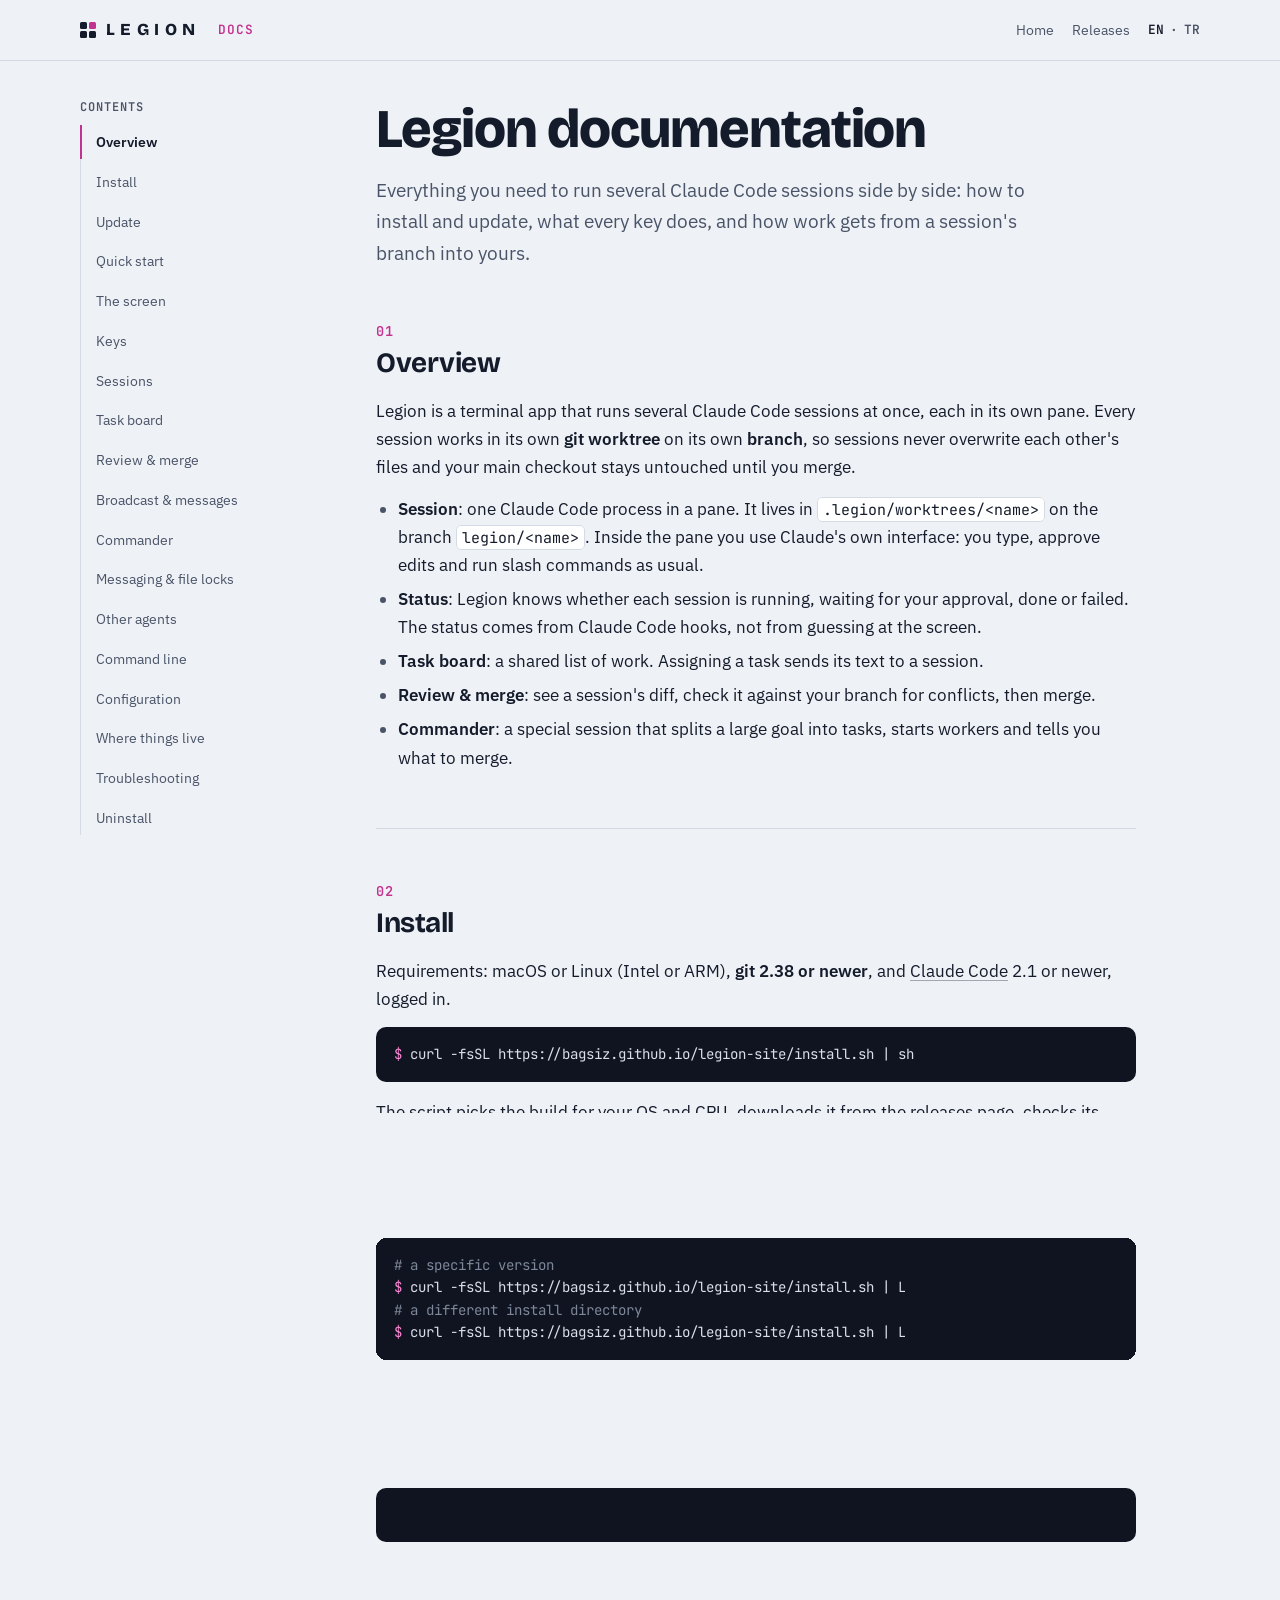
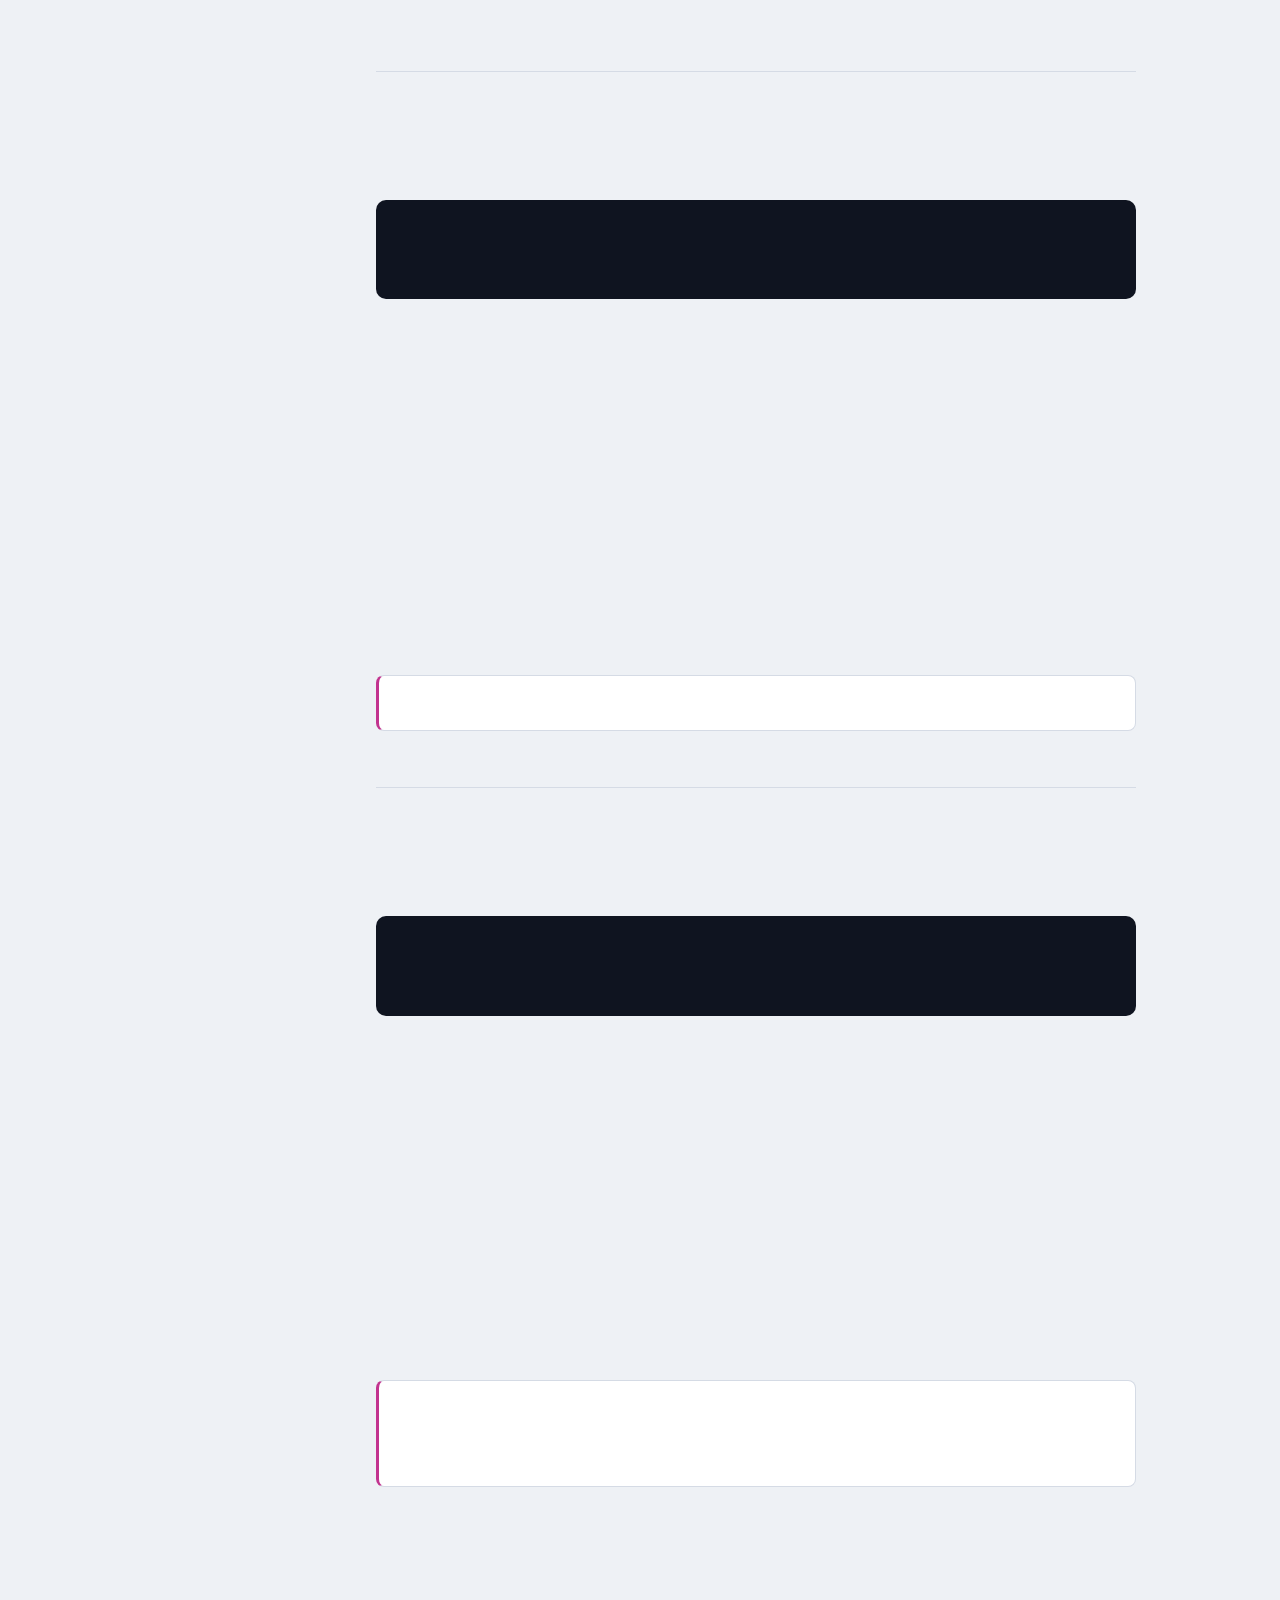
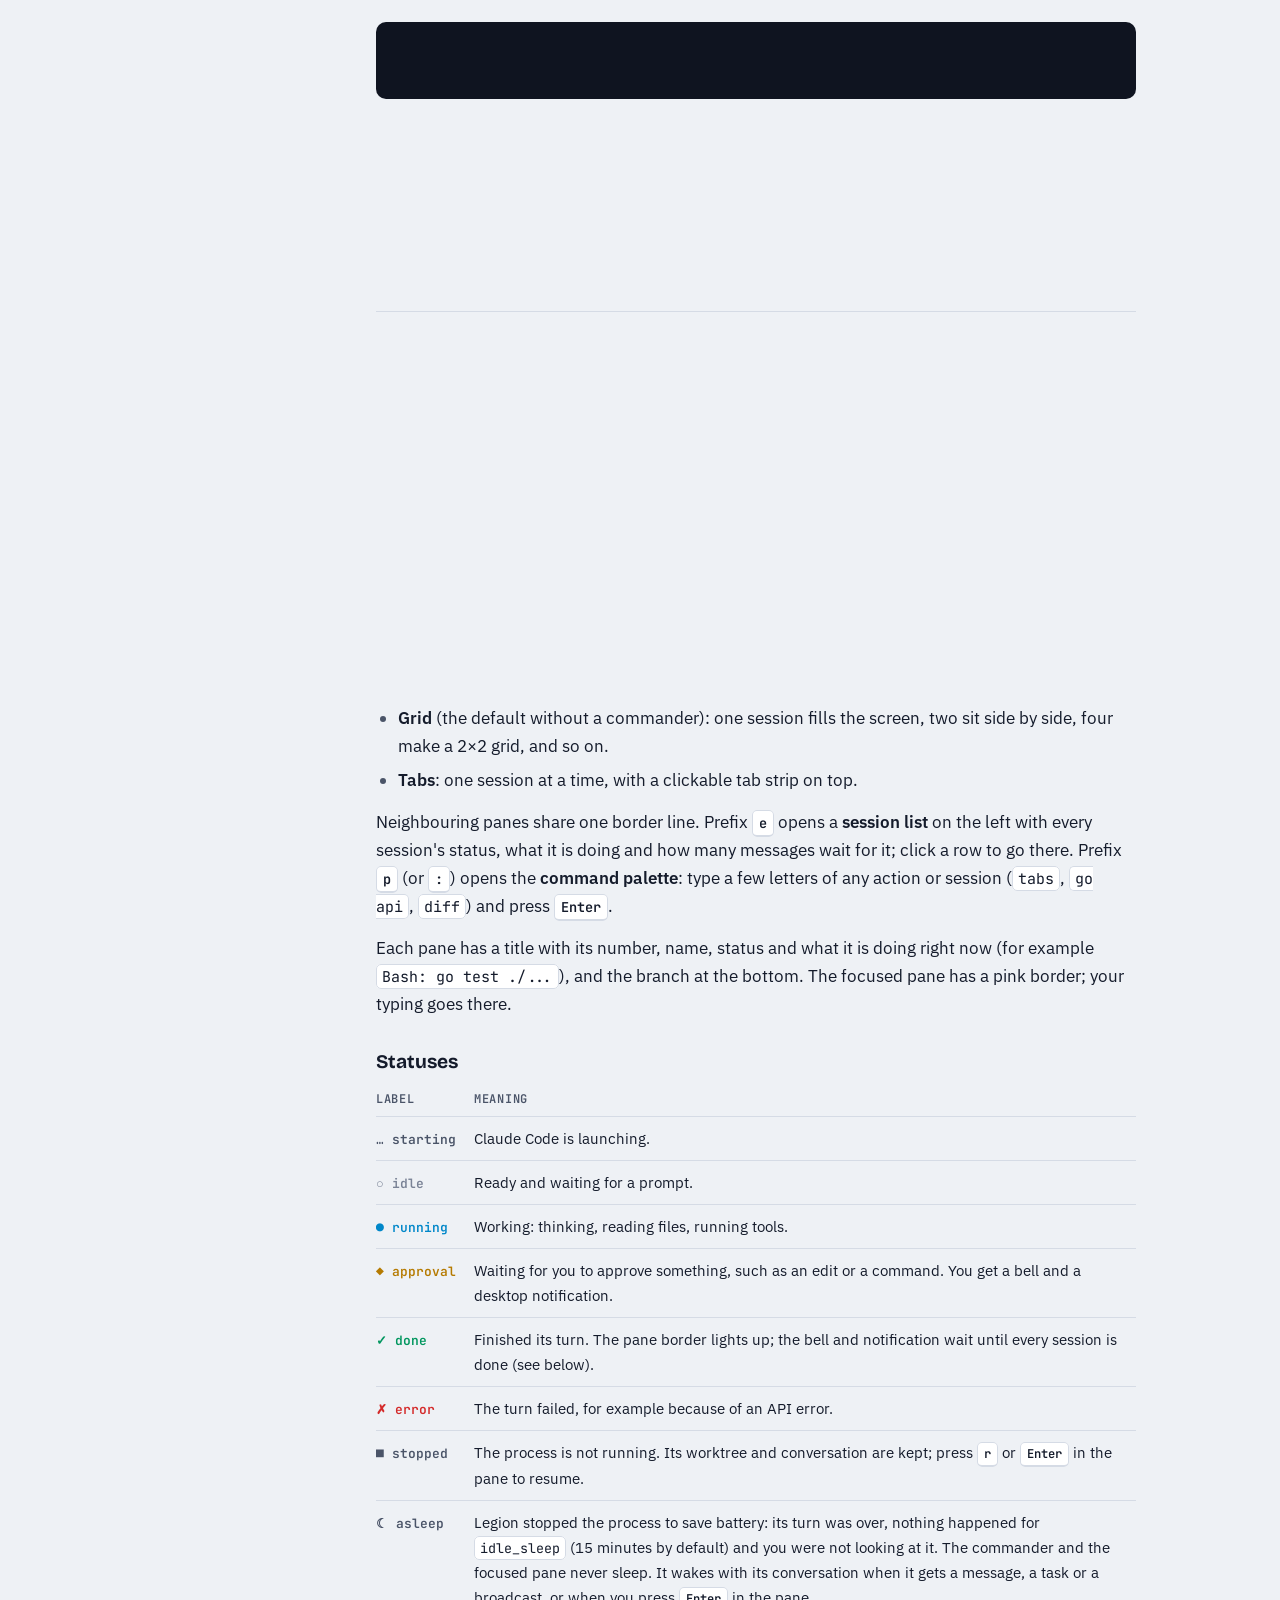
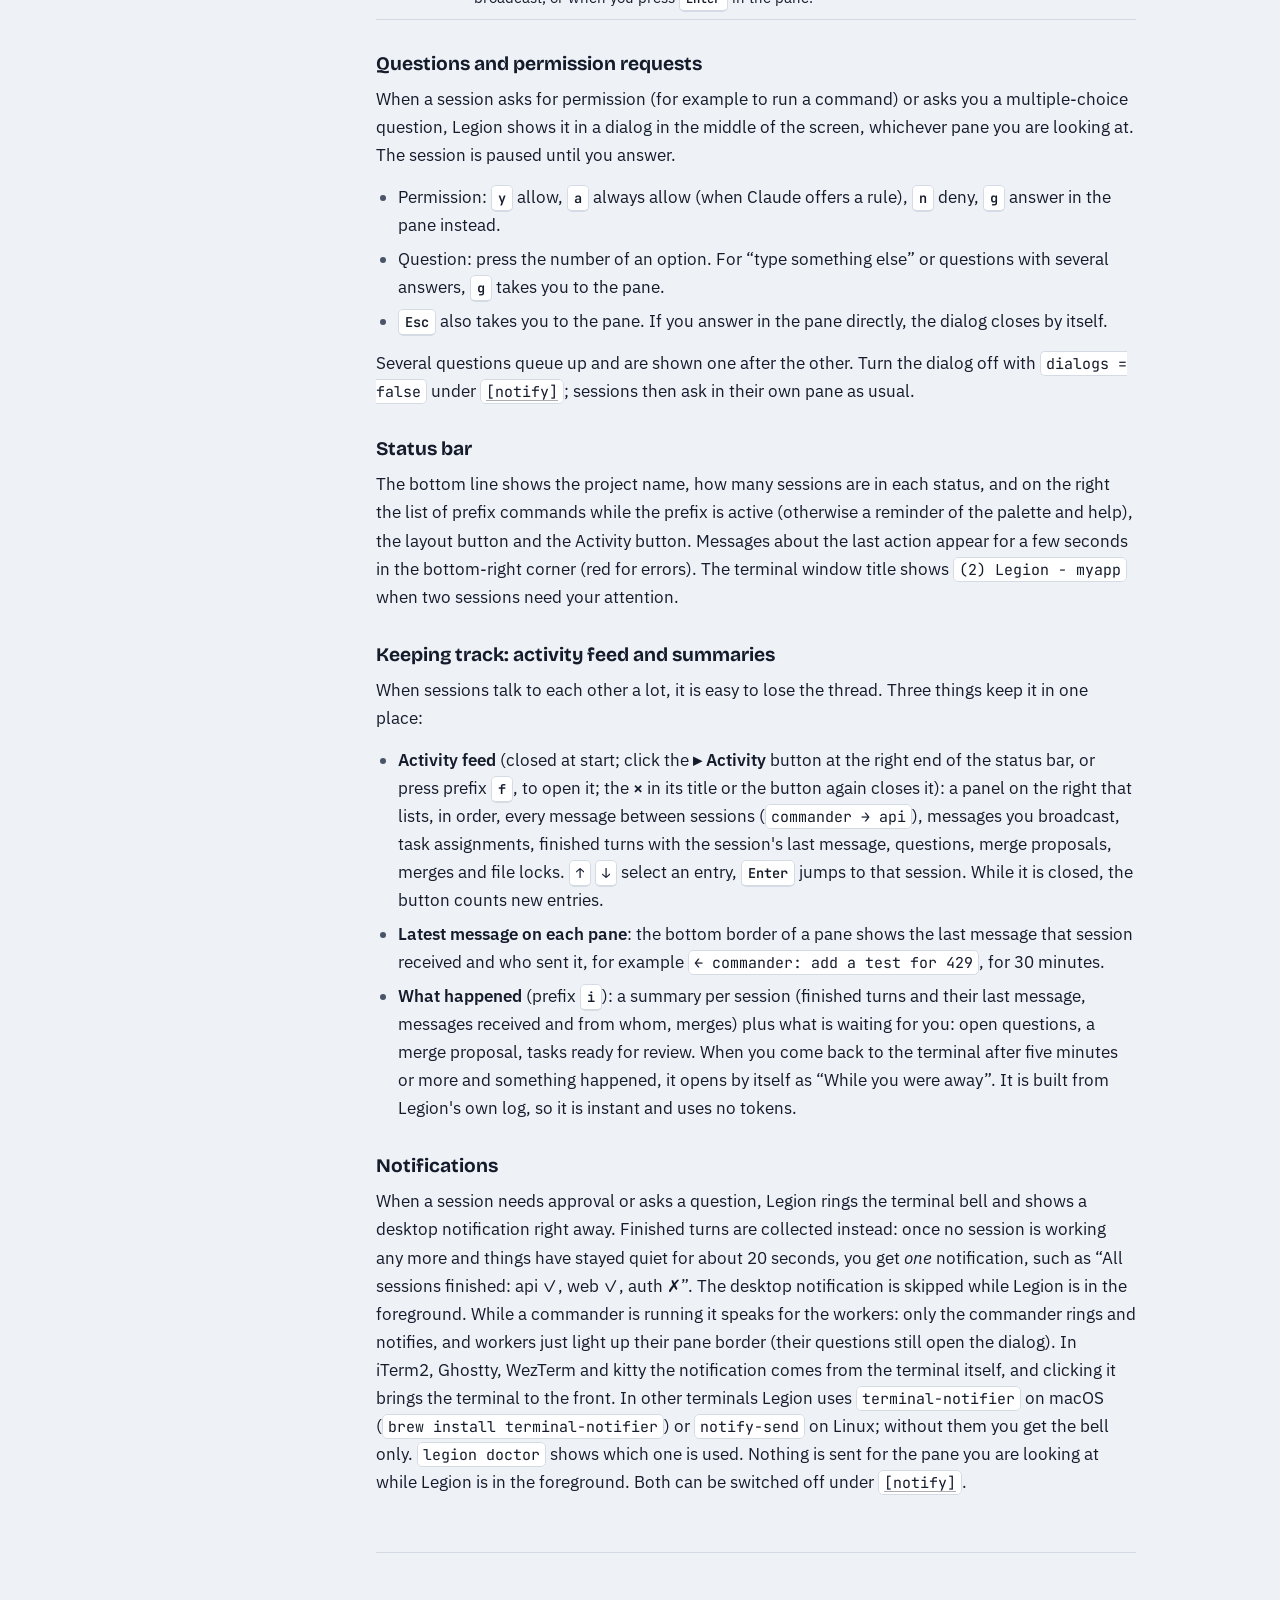
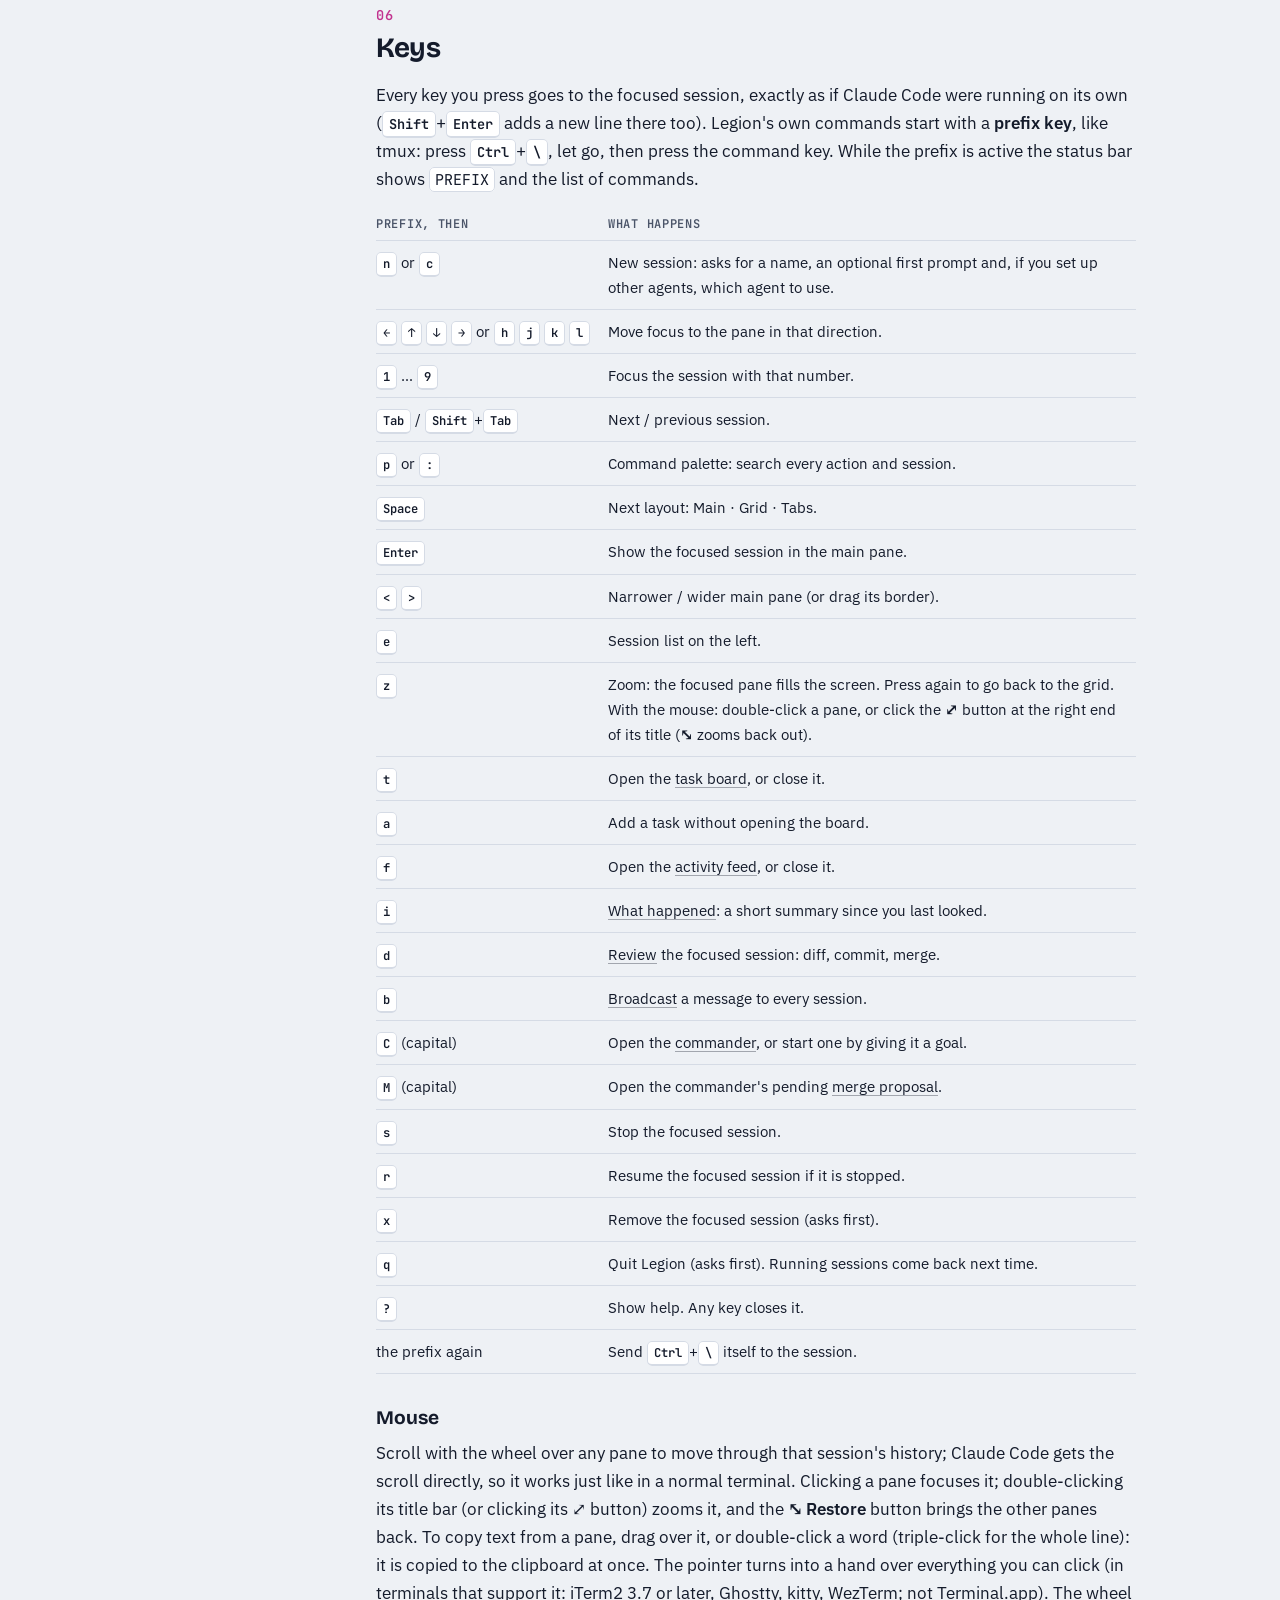
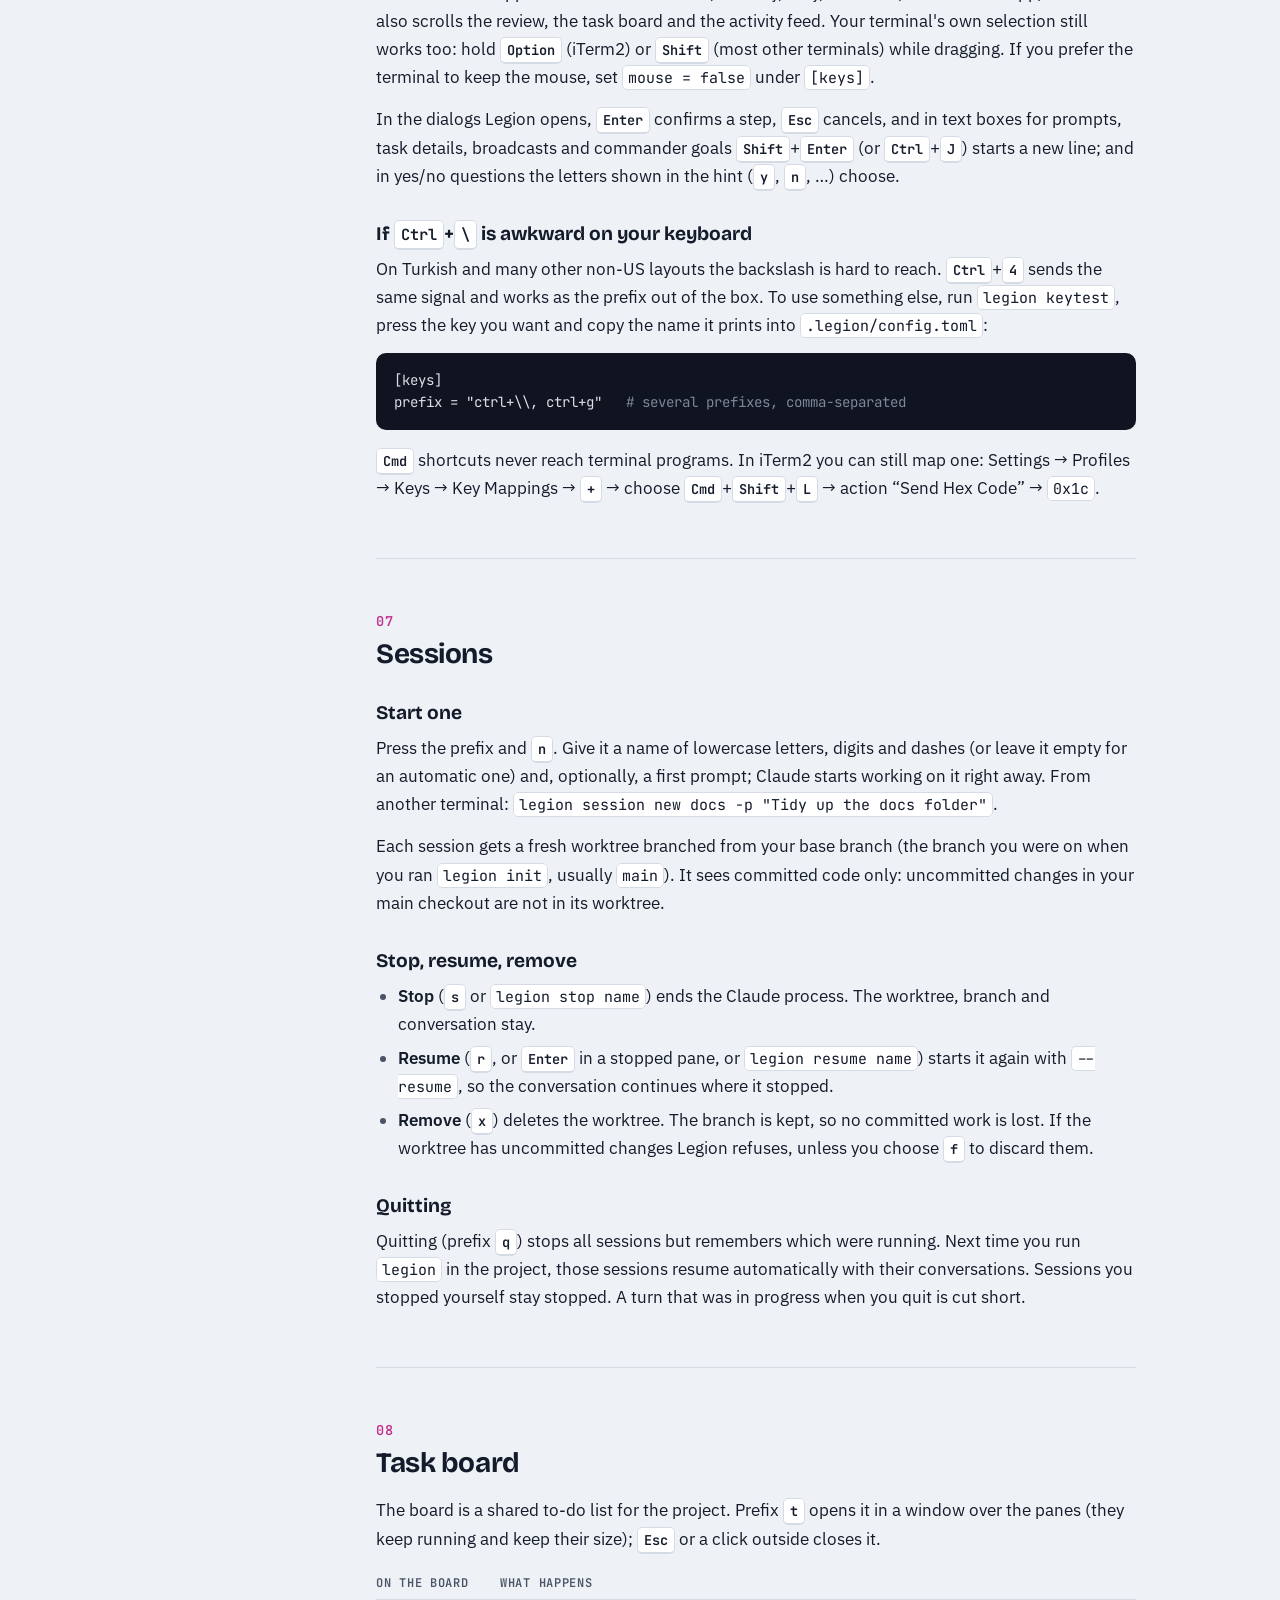
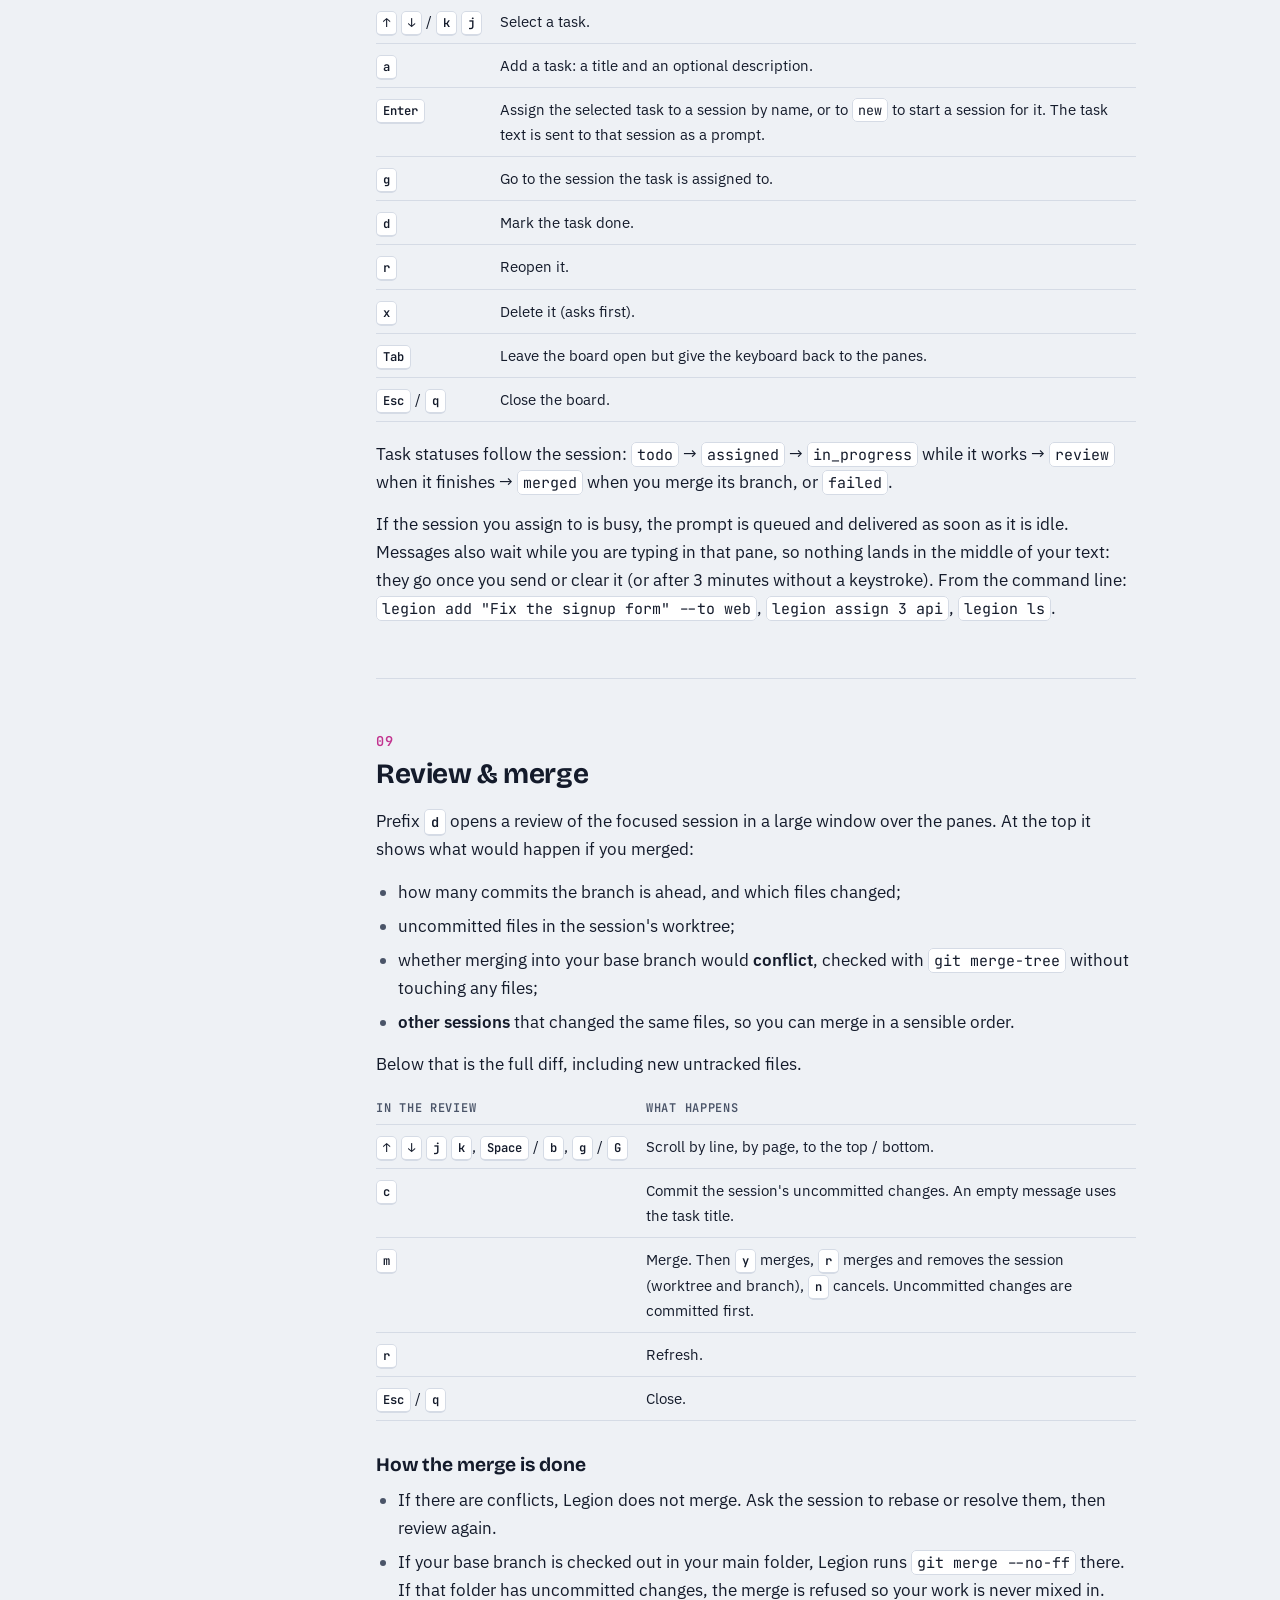
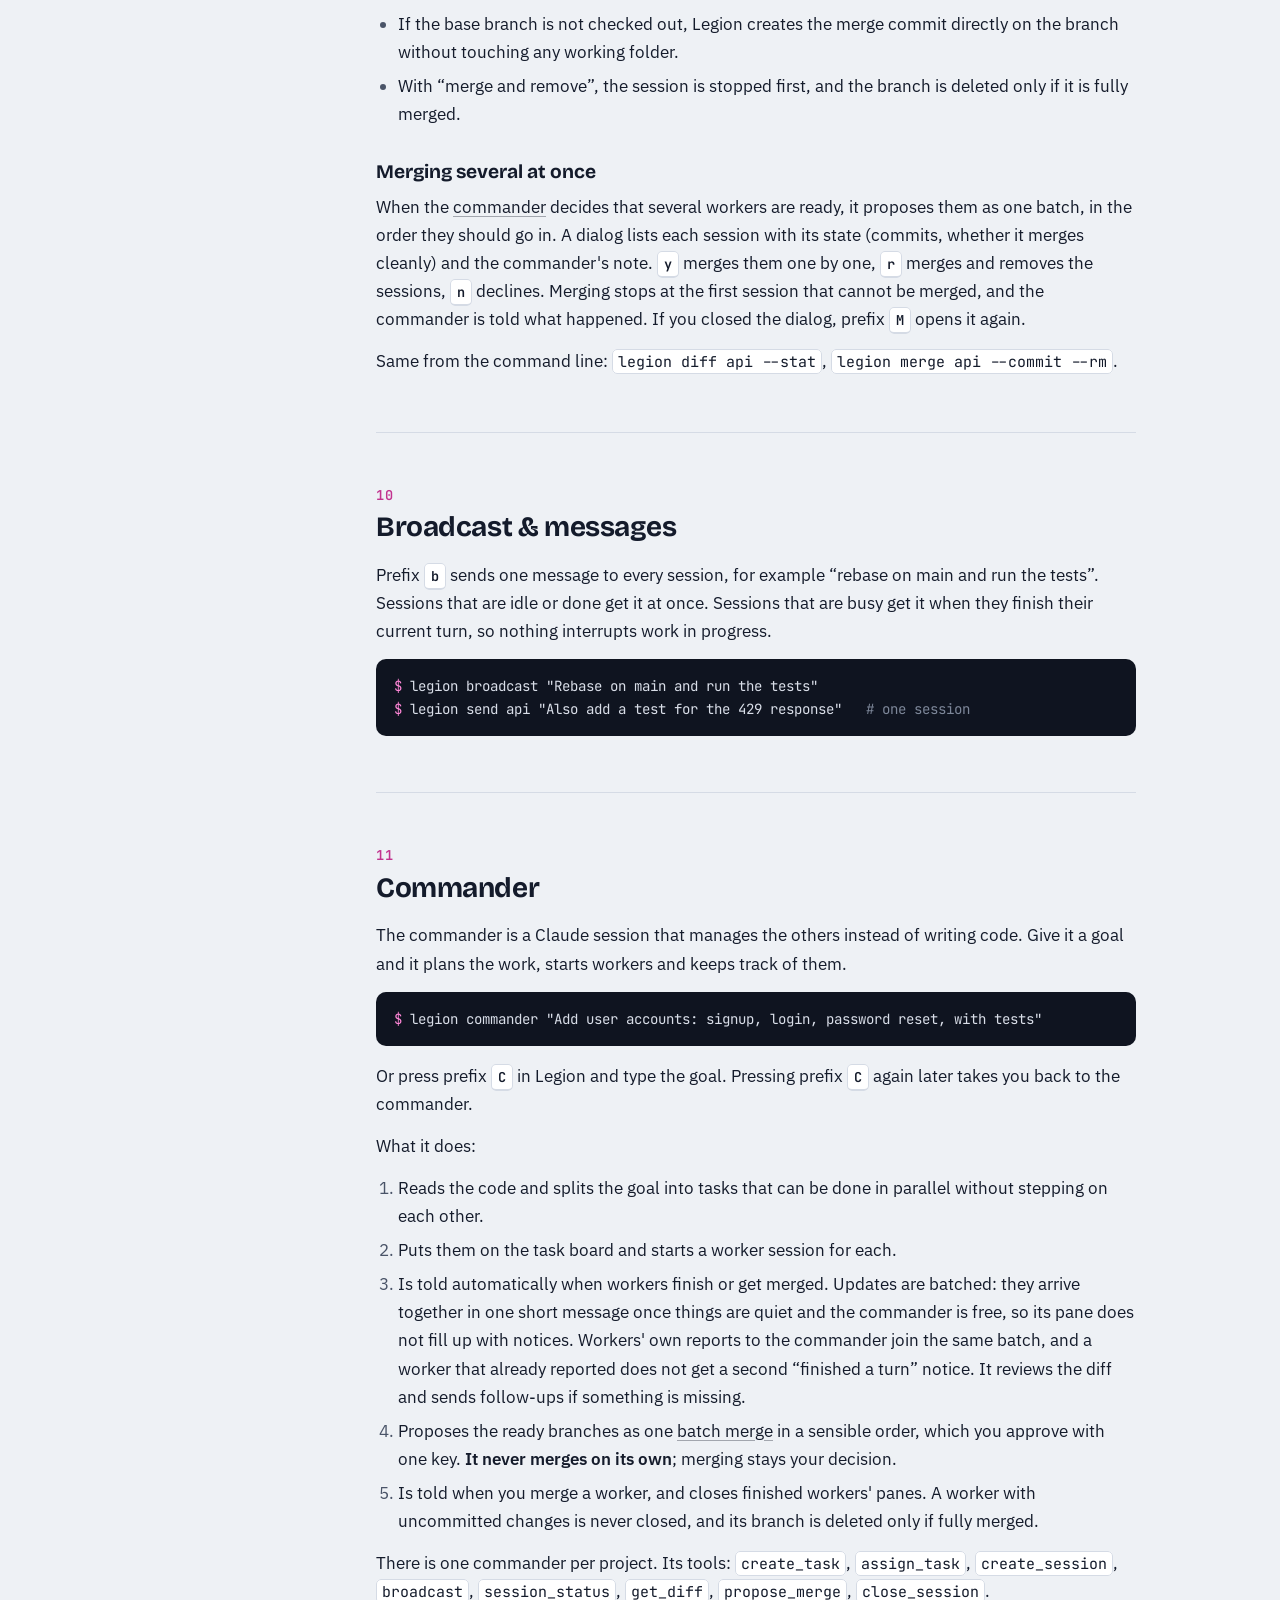
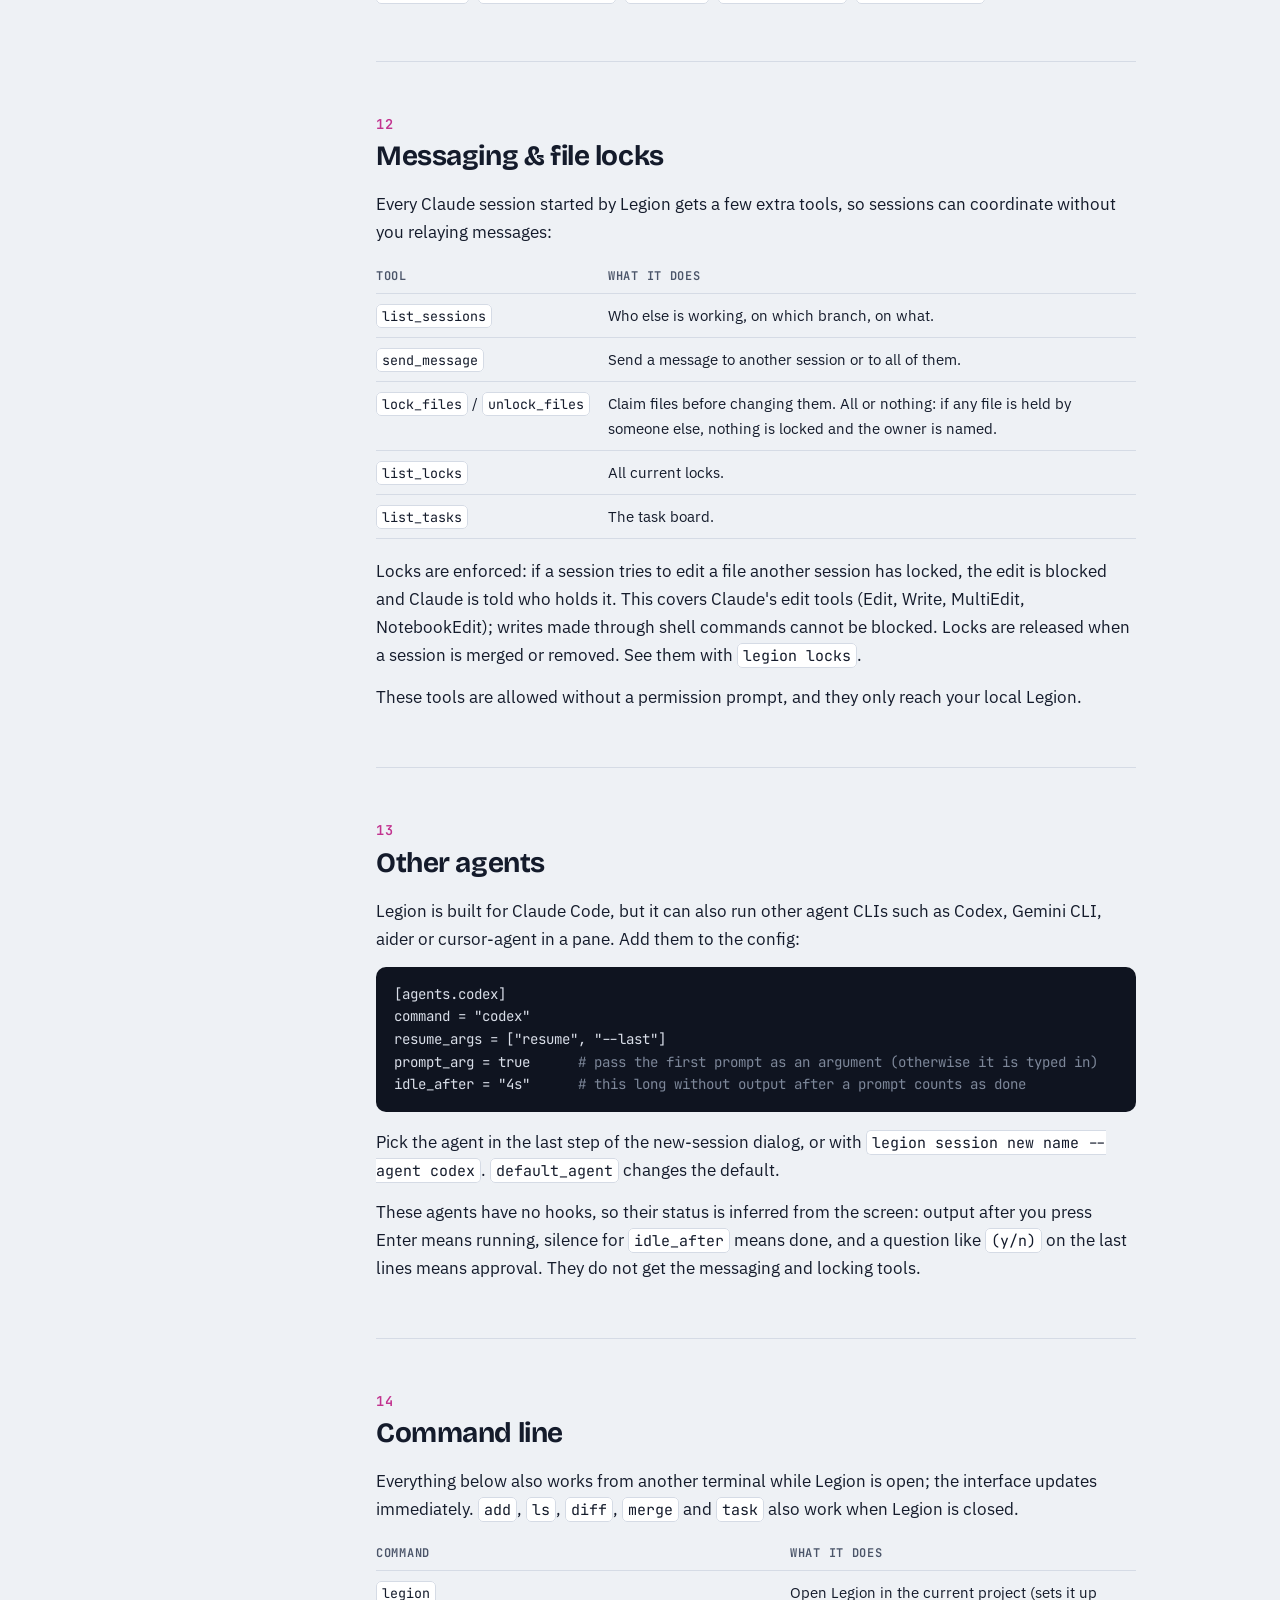
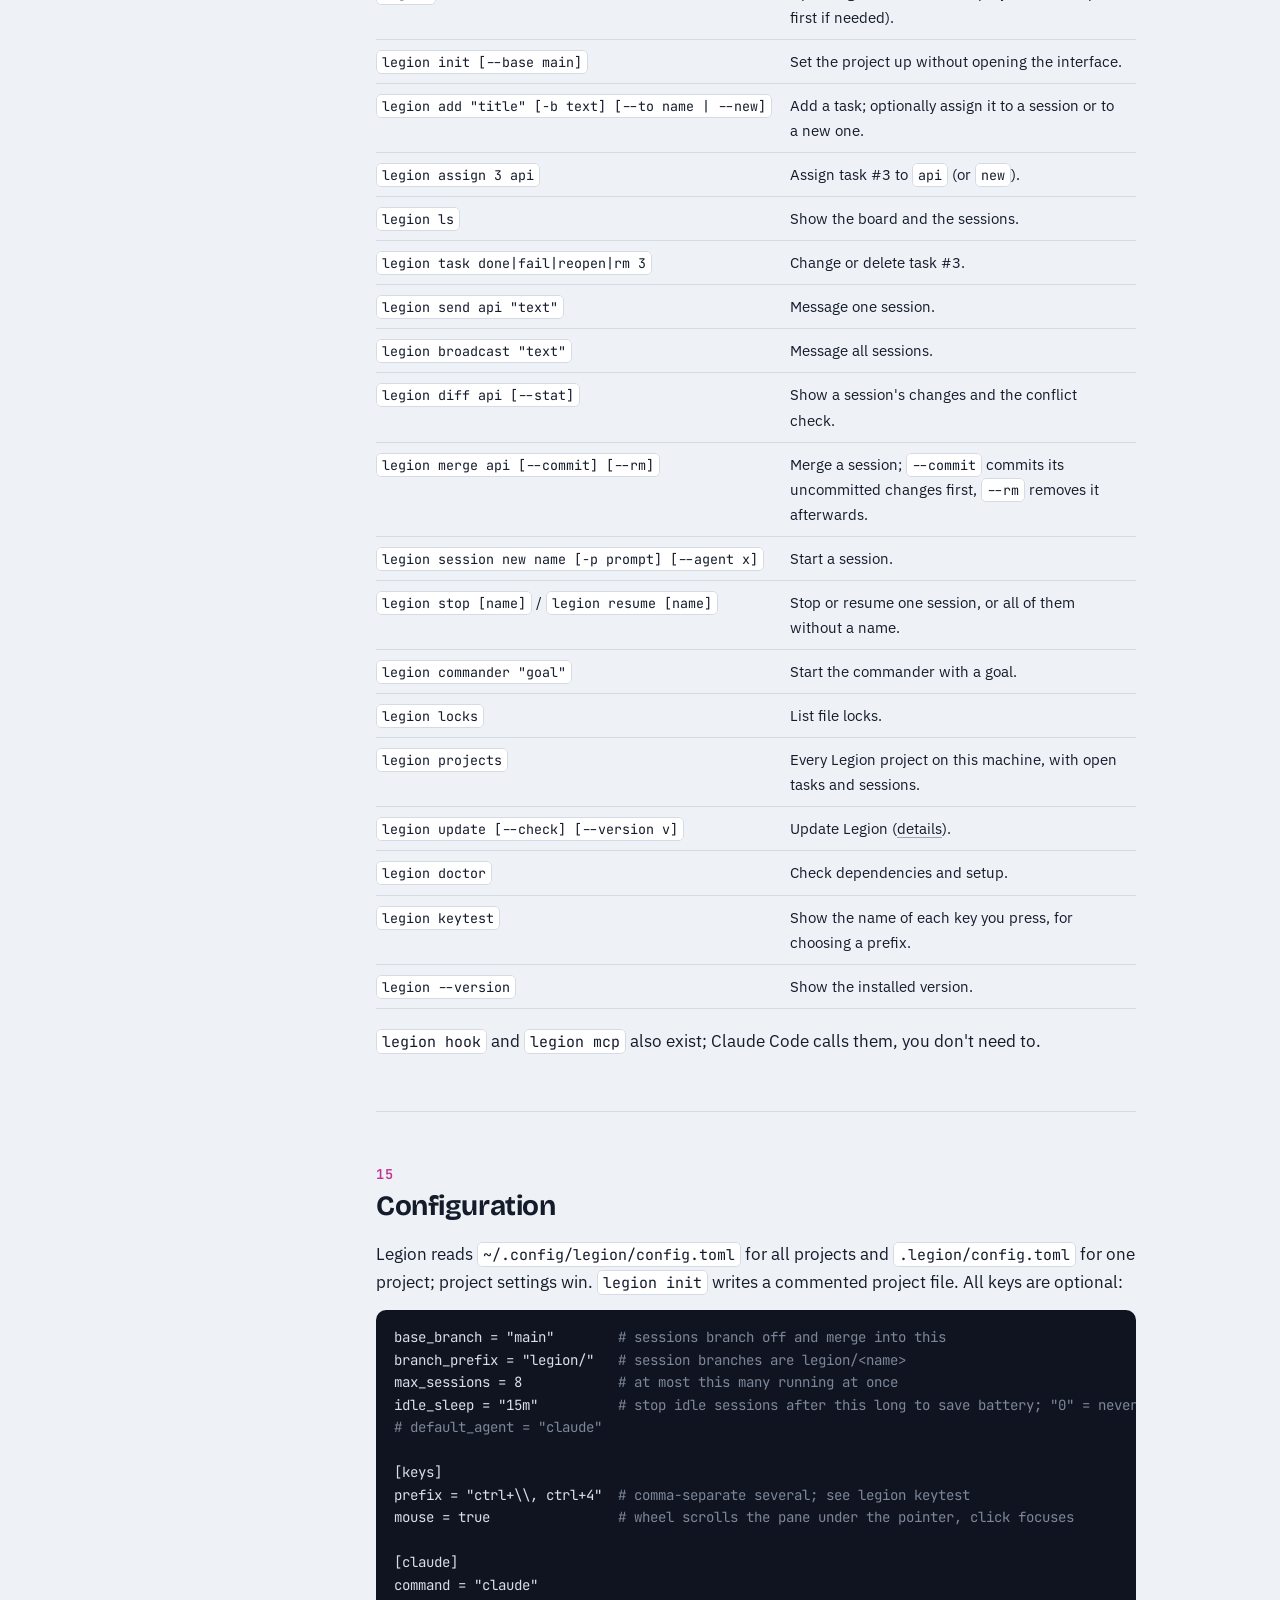
==== docs/index.html @ 2940ddd5 "Update site from Legion v0.1.32" ====
<!doctype html>
<html lang="en">
<head>
<meta charset="utf-8">
<meta name="viewport" content="width=device-width, initial-scale=1, viewport-fit=cover">
<link rel="canonical" href="https://bagsiz.github.io/legion-site/docs/">
<link rel="icon" href="https://bagsiz.github.io/legion-site/assets/favicon.svg" type="image/svg+xml">
<link rel="icon" href="https://bagsiz.github.io/legion-site/assets/favicon-32.png" sizes="32x32" type="image/png">
<link rel="apple-touch-icon" href="https://bagsiz.github.io/legion-site/assets/apple-touch-icon.png">
<link rel="manifest" href="https://bagsiz.github.io/legion-site/site.webmanifest">
<meta name="theme-color" content="#eef1f5">
<meta property="og:type" content="website">
<meta property="og:site_name" content="Legion">
<meta property="og:title" content="Legion Docs">
<meta property="og:description" content="Legion documentation: install and update, every key and command, the task board, review and merge, the commander, configuration and troubleshooting.">
<meta property="og:url" content="https://bagsiz.github.io/legion-site/docs/">
<meta property="og:locale" content="en_US">
<meta property="og:image" content="https://bagsiz.github.io/legion-site/assets/og-en.png">
<meta property="og:image:width" content="1200">
<meta property="og:image:height" content="630">
<meta name="twitter:card" content="summary_large_image">
<meta name="twitter:title" content="Legion Docs">
<meta name="twitter:description" content="Legion documentation: install and update, every key and command, the task board, review and merge, the commander, configuration and troubleshooting.">
<meta name="twitter:image" content="https://bagsiz.github.io/legion-site/assets/og-en.png">
<link rel="alternate" hreflang="en" href="https://bagsiz.github.io/legion-site/docs/">
<link rel="alternate" hreflang="tr" href="https://bagsiz.github.io/legion-site/tr/docs/">
<link rel="alternate" hreflang="x-default" href="https://bagsiz.github.io/legion-site/docs/">
<style>:root{padding-top:env(safe-area-inset-top,0px);padding-bottom:env(safe-area-inset-bottom,0px)}body{margin:0}img{max-width:100%}[hidden]{display:none!important}</style>
</head>
<body>
<title>Legion Docs</title>
<meta name="description" content="Legion documentation: install and update, every key and command, the task board, review and merge, the commander, configuration and troubleshooting.">
<link rel="preconnect" href="https://fonts.googleapis.com">
<link rel="preconnect" href="https://fonts.gstatic.com" crossorigin>
<link rel="stylesheet" href="https://fonts.googleapis.com/css2?family=Bricolage+Grotesque:opsz,wght@12..96,700;12..96,800&family=IBM+Plex+Sans:wght@400;500;600&family=JetBrains+Mono:wght@400;600&display=swap">
<link rel="stylesheet" href="../assets/docs.css">

<header class="top">
  <div class="wrap">
    <a class="wordmark" href="../" aria-label="Legion home"><span class="glyph" aria-hidden="true"><i></i><i></i><i></i><i></i></span>LEGION</a>
    <span class="tag">Docs</span>
    <span class="spacer"></span>
    <nav aria-label="Site">
      <a class="home" href="../">Home</a>
      <a href="https://github.com/bagsiz/legion-site/releases">Releases</a>
      <span class="lang"><a aria-current="page">EN</a><span aria-hidden="true">·</span><a href="../tr/docs/" hreflang="tr" lang="tr">TR</a></span>
    </nav>
  </div>
</header>

<div class="wrap layout">
  <aside class="toc" aria-label="Contents">
    <p>Contents</p>
    <ol>
      <li><a href="#overview">Overview</a></li>
      <li><a href="#install">Install</a></li>
      <li><a href="#update">Update</a></li>
      <li><a href="#quick-start">Quick start</a></li>
      <li><a href="#screen">The screen</a></li>
      <li><a href="#keys">Keys</a></li>
      <li><a href="#sessions">Sessions</a></li>
      <li><a href="#tasks">Task board</a></li>
      <li><a href="#review">Review &amp; merge</a></li>
      <li><a href="#broadcast">Broadcast &amp; messages</a></li>
      <li><a href="#commander">Commander</a></li>
      <li><a href="#collaboration">Messaging &amp; file locks</a></li>
      <li><a href="#agents">Other agents</a></li>
      <li><a href="#cli">Command line</a></li>
      <li><a href="#config">Configuration</a></li>
      <li><a href="#files">Where things live</a></li>
      <li><a href="#troubleshooting">Troubleshooting</a></li>
      <li><a href="#uninstall">Uninstall</a></li>
    </ol>
  </aside>

  <main>
    <div class="intro">
      <h1>Legion documentation</h1>
      <p>Everything you need to run several Claude Code sessions side by side: how to install and update, what every key does, and how work gets from a session's branch into yours.</p>
    </div>

    <section id="overview">
      <h2><span class="n">01</span>Overview</h2>
      <p>Legion is a terminal app that runs several Claude Code sessions at once, each in its own pane. Every session works in its own <strong>git worktree</strong> on its own <strong>branch</strong>, so sessions never overwrite each other's files and your main checkout stays untouched until you merge.</p>
      <ul>
        <li><strong>Session</strong>: one Claude Code process in a pane. It lives in <code>.legion/worktrees/&lt;name&gt;</code> on the branch <code>legion/&lt;name&gt;</code>. Inside the pane you use Claude's own interface: you type, approve edits and run slash commands as usual.</li>
        <li><strong>Status</strong>: Legion knows whether each session is running, waiting for your approval, done or failed. The status comes from Claude Code hooks, not from guessing at the screen.</li>
        <li><strong>Task board</strong>: a shared list of work. Assigning a task sends its text to a session.</li>
        <li><strong>Review &amp; merge</strong>: see a session's diff, check it against your branch for conflicts, then merge.</li>
        <li><strong>Commander</strong>: a special session that splits a large goal into tasks, starts workers and tells you what to merge.</li>
      </ul>
    </section>

    <section id="install">
      <h2><span class="n">02</span>Install</h2>
      <p>Requirements: macOS or Linux (Intel or ARM), <strong>git 2.38 or newer</strong>, and <a href="https://docs.claude.com/claude-code">Claude Code</a> 2.1 or newer, logged in.</p>
      <pre><code><span class="p">$ </span>curl -fsSL https://bagsiz.github.io/legion-site/install.sh | sh</code></pre>
      <p>The script picks the build for your OS and CPU, downloads it from the <a href="https://github.com/bagsiz/legion-site/releases">releases page</a>, checks its SHA-256 checksum and installs the <code>legion</code> binary to <code>~/.local/bin</code>. Nothing else on your system is changed.</p>
      <p>Two optional settings:</p>
      <pre><code><span class="c"># a specific version</span>
<span class="p">$ </span>curl -fsSL https://bagsiz.github.io/legion-site/install.sh | LEGION_VERSION=v0.1.9 sh
<span class="c"># a different install directory</span>
<span class="p">$ </span>curl -fsSL https://bagsiz.github.io/legion-site/install.sh | LEGION_BIN_DIR=/usr/local/bin sh</code></pre>
      <p>If the script says the directory is not on your <code>PATH</code>, add it to your shell profile (for zsh: <code>echo 'export PATH="$HOME/.local/bin:$PATH"' &gt;&gt; ~/.zshrc</code>) and open a new terminal.</p>
      <p>Then check everything:</p>
      <pre><code><span class="p">$ </span>legion doctor</code></pre>
      <p><code>doctor</code> checks git, Claude Code, your prefix key, notifications, whether a newer Legion is out, and, inside a project, whether Claude Code trusts the folder.</p>
    </section>

    <section id="update">
      <h2><span class="n">03</span>Update</h2>
      <pre><code><span class="p">$ </span>legion update            <span class="c"># install the latest release</span>
<span class="p">$ </span>legion update --check    <span class="c"># only tell me if there is one</span>
<span class="p">$ </span>legion update --version v0.1.8   <span class="c"># install a specific release (also to go back)</span></code></pre>
      <p><code>legion update</code> downloads the release for your machine, verifies its checksum and replaces the binary you ran. If the checksum does not match, nothing is changed. A Legion window that is already open keeps running the old version until you quit and start it again; sessions pick up where they left off.</p>
      <h3>How you find out about new versions</h3>
      <p>Every time Legion starts, it checks GitHub in the background for a newer release. If there is one, a window asks what to do: <kbd>y</kbd> updates now (Legion downloads the release, checks its checksum, restarts in place and every session continues where it left off), <kbd>n</kbd> leaves it for later (the status bar keeps showing <code>v0.x.y available: legion update</code>), <kbd>s</kbd> skips that version until a newer one comes out. <code>legion doctor</code> mentions new releases too. The check sends nothing about you or your projects. To turn it off, set <code>LEGION_NO_UPDATE_CHECK=1</code> in your shell profile.</p>
      <div class="note"><p>Running the install command again also updates Legion; <code>legion update</code> is just quicker.</p></div>
    </section>

    <section id="quick-start">
      <h2><span class="n">04</span>Quick start</h2>
      <pre><code><span class="p">$ </span>cd ~/code/myapp
<span class="p">$ </span>claude        <span class="c"># once per project: answer "Yes, I trust this folder", then quit</span>
<span class="p">$ </span>legion        <span class="c"># sets the project up if needed and opens Legion</span></code></pre>
      <p>The first time you run <code>legion</code> in a folder it prepares it:</p>
      <ul>
        <li>If the folder is not a git repository, it runs <code>git init</code>.</li>
        <li>If the repository has no commits yet, it commits the files that are there (respecting <code>.gitignore</code>) as <em>Initial commit</em>, so sessions start from your code.</li>
        <li>It creates <code>.legion/</code> for its state and hides it from git via <code>.git/info/exclude</code>. Your <code>.gitignore</code> is not changed.</li>
      </ul>
      <p>Legion never does this in your home directory or in <code>/</code>. <code>legion init</code> does the same setup without opening the interface.</p>
      <p>Now press <kbd>Ctrl</kbd>+<kbd>\</kbd> and then <kbd>n</kbd>, give the session a name and a first prompt, and it starts in its own pane. Start a second one the same way and the screen splits.</p>
      <div class="note"><p><b>Why trust the folder first?</b> Claude Code asks whether you trust a folder the first time it runs there. It remembers the answer for the main repository, and all of Legion's worktrees inherit it. If you skip this step, every new session asks again. <code>legion doctor</code> tells you if the folder is not trusted yet.</p></div>
      <h3 id="profile">Several Claude accounts</h3>
      <p>If you start your other Claude Code account with an alias or a script, for example <code>alias claude-personal='CLAUDE_CONFIG_DIR=~/.claude-personal claude'</code>, give Legion that name:</p>
      <pre><code>legion --claude claude-personal   <span class="c"># an alias in your shell, or a command on PATH</span>
legion                            <span class="c"># plain claude, the default account</span></code></pre>
      <p>Legion reads the alias from your shell (zsh or bash) and starts new sessions with its variables and command. The status bar shows it (<code>◆ claude-personal</code>). Each session remembers how it was started and always resumes the same way, whatever you pass next time. Aliases that chain commands (<code>&amp;&amp;</code>, <code>|</code>, <code>;</code>) are refused; put those in a small script on your PATH instead. Claude Code asks once per account whether to trust the project folder.</p>
    </section>

    <section id="screen">
      <h2><span class="n">05</span>The screen</h2>
      <h3 id="layouts">Layouts</h3>
      <p>Legion has three layouts. Switch with prefix <kbd>Space</kbd> or by clicking the <strong>▦</strong> button in the status bar; your choice is remembered per project (<code>.legion/ui.json</code>).</p>
      <ul>
        <li><strong>Main</strong> (the default when a commander runs): the commander fills a big pane on the left, the other sessions are stacked on the right. Sessions that do not fit the stack fold into one-line rows below it; click one (or focus it) to bring it into the stack. Prefix <kbd>Enter</kbd> puts the focused session in the main pane. Drag the border between the main pane and the stack, or press prefix <kbd>&lt;</kbd> / <kbd>&gt;</kbd>, to make the main pane narrower or wider.</li>
        <li><strong>Grid</strong> (the default without a commander): one session fills the screen, two sit side by side, four make a 2×2 grid, and so on.</li>
        <li><strong>Tabs</strong>: one session at a time, with a clickable tab strip on top.</li>
      </ul>
      <p>Neighbouring panes share one border line. Prefix <kbd>e</kbd> opens a <strong>session list</strong> on the left with every session's status, what it is doing and how many messages wait for it; click a row to go there. Prefix <kbd>p</kbd> (or <kbd>:</kbd>) opens the <strong>command palette</strong>: type a few letters of any action or session (<code>tabs</code>, <code>go api</code>, <code>diff</code>) and press <kbd>Enter</kbd>.</p>
      <p>Each pane has a title with its number, name, status and what it is doing right now (for example <code>Bash: go test ./...</code>), and the branch at the bottom. The focused pane has a pink border; your typing goes there.</p>
      <h3>Statuses</h3>
      <div class="table-scroll"><table>
        <thead><tr><th>Label</th><th>Meaning</th></tr></thead>
        <tbody>
          <tr><td><span class="st quiet">… starting</span></td><td>Claude Code is launching.</td></tr>
          <tr><td><span class="st idle">○ idle</span></td><td>Ready and waiting for a prompt.</td></tr>
          <tr><td><span class="st run">● running</span></td><td>Working: thinking, reading files, running tools.</td></tr>
          <tr><td><span class="st appr">◆ approval</span></td><td>Waiting for you to approve something, such as an edit or a command. You get a bell and a desktop notification.</td></tr>
          <tr><td><span class="st done">✓ done</span></td><td>Finished its turn. The pane border lights up; the bell and notification wait until every session is done (see below).</td></tr>
          <tr><td><span class="st err">✗ error</span></td><td>The turn failed, for example because of an API error.</td></tr>
          <tr><td><span class="st quiet">■ stopped</span></td><td>The process is not running. Its worktree and conversation are kept; press <kbd>r</kbd> or <kbd>Enter</kbd> in the pane to resume.</td></tr>
          <tr><td><span class="st quiet">☾ asleep</span></td><td>Legion stopped the process to save battery: its turn was over, nothing happened for <code>idle_sleep</code> (15 minutes by default) and you were not looking at it. The commander and the focused pane never sleep. It wakes with its conversation when it gets a message, a task or a broadcast, or when you press <kbd>Enter</kbd> in the pane.</td></tr>
        </tbody>
      </table></div>
      <h3 id="questions">Questions and permission requests</h3>
      <p>When a session asks for permission (for example to run a command) or asks you a multiple-choice question, Legion shows it in a dialog in the middle of the screen, whichever pane you are looking at. The session is paused until you answer.</p>
      <ul>
        <li>Permission: <kbd>y</kbd> allow, <kbd>a</kbd> always allow (when Claude offers a rule), <kbd>n</kbd> deny, <kbd>g</kbd> answer in the pane instead.</li>
        <li>Question: press the number of an option. For “type something else” or questions with several answers, <kbd>g</kbd> takes you to the pane.</li>
        <li><kbd>Esc</kbd> also takes you to the pane. If you answer in the pane directly, the dialog closes by itself.</li>
      </ul>
      <p>Several questions queue up and are shown one after the other. Turn the dialog off with <code>dialogs = false</code> under <a href="#config"><code>[notify]</code></a>; sessions then ask in their own pane as usual.</p>
      <h3>Status bar</h3>
      <p>The bottom line shows the project name, how many sessions are in each status, and on the right the list of prefix commands while the prefix is active (otherwise a reminder of the palette and help), the layout button and the Activity button. Messages about the last action appear for a few seconds in the bottom-right corner (red for errors). The terminal window title shows <code>(2) Legion - myapp</code> when two sessions need your attention.</p>
      <h3 id="activity">Keeping track: activity feed and summaries</h3>
      <p>When sessions talk to each other a lot, it is easy to lose the thread. Three things keep it in one place:</p>
      <ul>
        <li><strong>Activity feed</strong> (closed at start; click the <strong>▸ Activity</strong> button at the right end of the status bar, or press prefix <kbd>f</kbd>, to open it; the <strong>×</strong> in its title or the button again closes it): a panel on the right that lists, in order, every message between sessions (<code>commander → api</code>), messages you broadcast, task assignments, finished turns with the session's last message, questions, merge proposals, merges and file locks. <kbd>↑</kbd> <kbd>↓</kbd> select an entry, <kbd>Enter</kbd> jumps to that session. While it is closed, the button counts new entries.</li>
        <li><strong>Latest message on each pane</strong>: the bottom border of a pane shows the last message that session received and who sent it, for example <code>← commander: add a test for 429</code>, for 30 minutes.</li>
        <li><strong>What happened</strong> (prefix <kbd>i</kbd>): a summary per session (finished turns and their last message, messages received and from whom, merges) plus what is waiting for you: open questions, a merge proposal, tasks ready for review. When you come back to the terminal after five minutes or more and something happened, it opens by itself as “While you were away”. It is built from Legion's own log, so it is instant and uses no tokens.</li>
      </ul>
      <h3 id="notifications">Notifications</h3>
      <p>When a session needs approval or asks a question, Legion rings the terminal bell and shows a desktop notification right away. Finished turns are collected instead: once no session is working any more and things have stayed quiet for about 20 seconds, you get <em>one</em> notification, such as “All sessions finished: api ✓, web ✓, auth ✗”. The desktop notification is skipped while Legion is in the foreground. While a commander is running it speaks for the workers: only the commander rings and notifies, and workers just light up their pane border (their questions still open the dialog). In iTerm2, Ghostty, WezTerm and kitty the notification comes from the terminal itself, and clicking it brings the terminal to the front. In other terminals Legion uses <code>terminal-notifier</code> on macOS (<code>brew install terminal-notifier</code>) or <code>notify-send</code> on Linux; without them you get the bell only. <code>legion doctor</code> shows which one is used. Nothing is sent for the pane you are looking at while Legion is in the foreground. Both can be switched off under <a href="#config"><code>[notify]</code></a>.</p>
    </section>

    <section id="keys">
      <h2><span class="n">06</span>Keys</h2>
      <p>Every key you press goes to the focused session, exactly as if Claude Code were running on its own (<kbd>Shift</kbd>+<kbd>Enter</kbd> adds a new line there too). Legion's own commands start with a <strong>prefix key</strong>, like tmux: press <kbd>Ctrl</kbd>+<kbd>\</kbd>, let go, then press the command key. While the prefix is active the status bar shows <code>PREFIX</code> and the list of commands.</p>
      <div class="table-scroll"><table>
        <thead><tr><th>Prefix, then</th><th>What happens</th></tr></thead>
        <tbody>
          <tr><td><kbd>n</kbd> or <kbd>c</kbd></td><td>New session: asks for a name, an optional first prompt and, if you set up other agents, which agent to use.</td></tr>
          <tr><td><kbd>←</kbd> <kbd>↑</kbd> <kbd>↓</kbd> <kbd>→</kbd> or <kbd>h</kbd> <kbd>j</kbd> <kbd>k</kbd> <kbd>l</kbd></td><td>Move focus to the pane in that direction.</td></tr>
          <tr><td><kbd>1</kbd> … <kbd>9</kbd></td><td>Focus the session with that number.</td></tr>
          <tr><td><kbd>Tab</kbd> / <kbd>Shift</kbd>+<kbd>Tab</kbd></td><td>Next / previous session.</td></tr>
          <tr><td><kbd>p</kbd> or <kbd>:</kbd></td><td>Command palette: search every action and session.</td></tr>
          <tr><td><kbd>Space</kbd></td><td>Next layout: Main · Grid · Tabs.</td></tr>
          <tr><td><kbd>Enter</kbd></td><td>Show the focused session in the main pane.</td></tr>
          <tr><td><kbd>&lt;</kbd> <kbd>&gt;</kbd></td><td>Narrower / wider main pane (or drag its border).</td></tr>
          <tr><td><kbd>e</kbd></td><td>Session list on the left.</td></tr>
          <tr><td><kbd>z</kbd></td><td>Zoom: the focused pane fills the screen. Press again to go back to the grid. With the mouse: double-click a pane, or click the <strong>⤢</strong> button at the right end of its title (<strong>⤡</strong> zooms back out).</td></tr>
          <tr><td><kbd>t</kbd></td><td>Open the <a href="#tasks">task board</a>, or close it.</td></tr>
          <tr><td><kbd>a</kbd></td><td>Add a task without opening the board.</td></tr>
          <tr><td><kbd>f</kbd></td><td>Open the <a href="#activity">activity feed</a>, or close it.</td></tr>
          <tr><td><kbd>i</kbd></td><td><a href="#activity">What happened</a>: a short summary since you last looked.</td></tr>
          <tr><td><kbd>d</kbd></td><td><a href="#review">Review</a> the focused session: diff, commit, merge.</td></tr>
          <tr><td><kbd>b</kbd></td><td><a href="#broadcast">Broadcast</a> a message to every session.</td></tr>
          <tr><td><kbd>C</kbd> (capital)</td><td>Open the <a href="#commander">commander</a>, or start one by giving it a goal.</td></tr>
          <tr><td><kbd>M</kbd> (capital)</td><td>Open the commander's pending <a href="#batch">merge proposal</a>.</td></tr>
          <tr><td><kbd>s</kbd></td><td>Stop the focused session.</td></tr>
          <tr><td><kbd>r</kbd></td><td>Resume the focused session if it is stopped.</td></tr>
          <tr><td><kbd>x</kbd></td><td>Remove the focused session (asks first).</td></tr>
          <tr><td><kbd>q</kbd></td><td>Quit Legion (asks first). Running sessions come back next time.</td></tr>
          <tr><td><kbd>?</kbd></td><td>Show help. Any key closes it.</td></tr>
          <tr><td>the prefix again</td><td>Send <kbd>Ctrl</kbd>+<kbd>\</kbd> itself to the session.</td></tr>
        </tbody>
      </table></div>
      <h3 id="mouse">Mouse</h3>
      <p>Scroll with the wheel over any pane to move through that session's history; Claude Code gets the scroll directly, so it works just like in a normal terminal. Clicking a pane focuses it; double-clicking its title bar (or clicking its ⤢ button) zooms it, and the <strong>⤡ Restore</strong> button brings the other panes back. To copy text from a pane, drag over it, or double-click a word (triple-click for the whole line): it is copied to the clipboard at once. The pointer turns into a hand over everything you can click (in terminals that support it: iTerm2 3.7 or later, Ghostty, kitty, WezTerm; not Terminal.app). The wheel also scrolls the review, the task board and the activity feed. Your terminal's own selection still works too: hold <kbd>Option</kbd> (iTerm2) or <kbd>Shift</kbd> (most other terminals) while dragging. If you prefer the terminal to keep the mouse, set <code>mouse = false</code> under <code>[keys]</code>.</p>
      <p>In the dialogs Legion opens, <kbd>Enter</kbd> confirms a step, <kbd>Esc</kbd> cancels, and in text boxes for prompts, task details, broadcasts and commander goals <kbd>Shift</kbd>+<kbd>Enter</kbd> (or <kbd>Ctrl</kbd>+<kbd>J</kbd>) starts a new line; and in yes/no questions the letters shown in the hint (<kbd>y</kbd>, <kbd>n</kbd>, …) choose.</p>
      <h3>If <kbd>Ctrl</kbd>+<kbd>\</kbd> is awkward on your keyboard</h3>
      <p>On Turkish and many other non-US layouts the backslash is hard to reach. <kbd>Ctrl</kbd>+<kbd>4</kbd> sends the same signal and works as the prefix out of the box. To use something else, run <code>legion keytest</code>, press the key you want and copy the name it prints into <code>.legion/config.toml</code>:</p>
      <pre><code>[keys]
prefix = "ctrl+\\, ctrl+g"   <span class="c"># several prefixes, comma-separated</span></code></pre>
      <p><kbd>Cmd</kbd> shortcuts never reach terminal programs. In iTerm2 you can still map one: Settings → Profiles → Keys → Key Mappings → <kbd>+</kbd> → choose <kbd>Cmd</kbd>+<kbd>Shift</kbd>+<kbd>L</kbd> → action “Send Hex Code” → <code>0x1c</code>.</p>
    </section>

    <section id="sessions">
      <h2><span class="n">07</span>Sessions</h2>
      <h3>Start one</h3>
      <p>Press the prefix and <kbd>n</kbd>. Give it a name of lowercase letters, digits and dashes (or leave it empty for an automatic one) and, optionally, a first prompt; Claude starts working on it right away. From another terminal: <code>legion session new docs -p "Tidy up the docs folder"</code>.</p>
      <p>Each session gets a fresh worktree branched from your base branch (the branch you were on when you ran <code>legion init</code>, usually <code>main</code>). It sees committed code only: uncommitted changes in your main checkout are not in its worktree.</p>
      <h3>Stop, resume, remove</h3>
      <ul>
        <li><strong>Stop</strong> (<kbd>s</kbd> or <code>legion stop name</code>) ends the Claude process. The worktree, branch and conversation stay.</li>
        <li><strong>Resume</strong> (<kbd>r</kbd>, or <kbd>Enter</kbd> in a stopped pane, or <code>legion resume name</code>) starts it again with <code>--resume</code>, so the conversation continues where it stopped.</li>
        <li><strong>Remove</strong> (<kbd>x</kbd>) deletes the worktree. The branch is kept, so no committed work is lost. If the worktree has uncommitted changes Legion refuses, unless you choose <kbd>f</kbd> to discard them.</li>
      </ul>
      <h3>Quitting</h3>
      <p>Quitting (prefix <kbd>q</kbd>) stops all sessions but remembers which were running. Next time you run <code>legion</code> in the project, those sessions resume automatically with their conversations. Sessions you stopped yourself stay stopped. A turn that was in progress when you quit is cut short.</p>
    </section>

    <section id="tasks">
      <h2><span class="n">08</span>Task board</h2>
      <p>The board is a shared to-do list for the project. Prefix <kbd>t</kbd> opens it in a window over the panes (they keep running and keep their size); <kbd>Esc</kbd> or a click outside closes it.</p>
      <div class="table-scroll"><table>
        <thead><tr><th>On the board</th><th>What happens</th></tr></thead>
        <tbody>
          <tr><td><kbd>↑</kbd> <kbd>↓</kbd> / <kbd>k</kbd> <kbd>j</kbd></td><td>Select a task.</td></tr>
          <tr><td><kbd>a</kbd></td><td>Add a task: a title and an optional description.</td></tr>
          <tr><td><kbd>Enter</kbd></td><td>Assign the selected task to a session by name, or to <code>new</code> to start a session for it. The task text is sent to that session as a prompt.</td></tr>
          <tr><td><kbd>g</kbd></td><td>Go to the session the task is assigned to.</td></tr>
          <tr><td><kbd>d</kbd></td><td>Mark the task done.</td></tr>
          <tr><td><kbd>r</kbd></td><td>Reopen it.</td></tr>
          <tr><td><kbd>x</kbd></td><td>Delete it (asks first).</td></tr>
          <tr><td><kbd>Tab</kbd></td><td>Leave the board open but give the keyboard back to the panes.</td></tr>
          <tr><td><kbd>Esc</kbd> / <kbd>q</kbd></td><td>Close the board.</td></tr>
        </tbody>
      </table></div>
      <p>Task statuses follow the session: <code>todo</code> → <code>assigned</code> → <code>in_progress</code> while it works → <code>review</code> when it finishes → <code>merged</code> when you merge its branch, or <code>failed</code>.</p>
      <p>If the session you assign to is busy, the prompt is queued and delivered as soon as it is idle. Messages also wait while you are typing in that pane, so nothing lands in the middle of your text: they go once you send or clear it (or after 3 minutes without a keystroke). From the command line: <code>legion add "Fix the signup form" --to web</code>, <code>legion assign 3 api</code>, <code>legion ls</code>.</p>
    </section>

    <section id="review">
      <h2><span class="n">09</span>Review &amp; merge</h2>
      <p>Prefix <kbd>d</kbd> opens a review of the focused session in a large window over the panes. At the top it shows what would happen if you merged:</p>
      <ul>
        <li>how many commits the branch is ahead, and which files changed;</li>
        <li>uncommitted files in the session's worktree;</li>
        <li>whether merging into your base branch would <strong>conflict</strong>, checked with <code>git merge-tree</code> without touching any files;</li>
        <li><strong>other sessions</strong> that changed the same files, so you can merge in a sensible order.</li>
      </ul>
      <p>Below that is the full diff, including new untracked files.</p>
      <div class="table-scroll"><table>
        <thead><tr><th>In the review</th><th>What happens</th></tr></thead>
        <tbody>
          <tr><td><kbd>↑</kbd> <kbd>↓</kbd> <kbd>j</kbd> <kbd>k</kbd>, <kbd>Space</kbd> / <kbd>b</kbd>, <kbd>g</kbd> / <kbd>G</kbd></td><td>Scroll by line, by page, to the top / bottom.</td></tr>
          <tr><td><kbd>c</kbd></td><td>Commit the session's uncommitted changes. An empty message uses the task title.</td></tr>
          <tr><td><kbd>m</kbd></td><td>Merge. Then <kbd>y</kbd> merges, <kbd>r</kbd> merges and removes the session (worktree and branch), <kbd>n</kbd> cancels. Uncommitted changes are committed first.</td></tr>
          <tr><td><kbd>r</kbd></td><td>Refresh.</td></tr>
          <tr><td><kbd>Esc</kbd> / <kbd>q</kbd></td><td>Close.</td></tr>
        </tbody>
      </table></div>
      <h3>How the merge is done</h3>
      <ul>
        <li>If there are conflicts, Legion does not merge. Ask the session to rebase or resolve them, then review again.</li>
        <li>If your base branch is checked out in your main folder, Legion runs <code>git merge --no-ff</code> there. If that folder has uncommitted changes, the merge is refused so your work is never mixed in.</li>
        <li>If the base branch is not checked out, Legion creates the merge commit directly on the branch without touching any working folder.</li>
        <li>With “merge and remove”, the session is stopped first, and the branch is deleted only if it is fully merged.</li>
      </ul>
      <h3 id="batch">Merging several at once</h3>
      <p>When the <a href="#commander">commander</a> decides that several workers are ready, it proposes them as one batch, in the order they should go in. A dialog lists each session with its state (commits, whether it merges cleanly) and the commander's note. <kbd>y</kbd> merges them one by one, <kbd>r</kbd> merges and removes the sessions, <kbd>n</kbd> declines. Merging stops at the first session that cannot be merged, and the commander is told what happened. If you closed the dialog, prefix <kbd>M</kbd> opens it again.</p>
      <p>Same from the command line: <code>legion diff api --stat</code>, <code>legion merge api --commit --rm</code>.</p>
    </section>

    <section id="broadcast">
      <h2><span class="n">10</span>Broadcast &amp; messages</h2>
      <p>Prefix <kbd>b</kbd> sends one message to every session, for example “rebase on main and run the tests”. Sessions that are idle or done get it at once. Sessions that are busy get it when they finish their current turn, so nothing interrupts work in progress.</p>
      <pre><code><span class="p">$ </span>legion broadcast "Rebase on main and run the tests"
<span class="p">$ </span>legion send api "Also add a test for the 429 response"   <span class="c"># one session</span></code></pre>
    </section>

    <section id="commander">
      <h2><span class="n">11</span>Commander</h2>
      <p>The commander is a Claude session that manages the others instead of writing code. Give it a goal and it plans the work, starts workers and keeps track of them.</p>
      <pre><code><span class="p">$ </span>legion commander "Add user accounts: signup, login, password reset, with tests"</code></pre>
      <p>Or press prefix <kbd>C</kbd> in Legion and type the goal. Pressing prefix <kbd>C</kbd> again later takes you back to the commander.</p>
      <p>What it does:</p>
      <ol>
        <li>Reads the code and splits the goal into tasks that can be done in parallel without stepping on each other.</li>
        <li>Puts them on the task board and starts a worker session for each.</li>
        <li>Is told automatically when workers finish or get merged. Updates are batched: they arrive together in one short message once things are quiet and the commander is free, so its pane does not fill up with notices. Workers' own reports to the commander join the same batch, and a worker that already reported does not get a second “finished a turn” notice. It reviews the diff and sends follow-ups if something is missing.</li>
        <li>Proposes the ready branches as one <a href="#batch">batch merge</a> in a sensible order, which you approve with one key. <strong>It never merges on its own</strong>; merging stays your decision.</li>
        <li>Is told when you merge a worker, and closes finished workers' panes. A worker with uncommitted changes is never closed, and its branch is deleted only if fully merged.</li>
      </ol>
      <p>There is one commander per project. Its tools: <code>create_task</code>, <code>assign_task</code>, <code>create_session</code>, <code>broadcast</code>, <code>session_status</code>, <code>get_diff</code>, <code>propose_merge</code>, <code>close_session</code>.</p>
    </section>

    <section id="collaboration">
      <h2><span class="n">12</span>Messaging &amp; file locks</h2>
      <p>Every Claude session started by Legion gets a few extra tools, so sessions can coordinate without you relaying messages:</p>
      <div class="table-scroll"><table>
        <thead><tr><th>Tool</th><th>What it does</th></tr></thead>
        <tbody>
          <tr><td><code>list_sessions</code></td><td>Who else is working, on which branch, on what.</td></tr>
          <tr><td><code>send_message</code></td><td>Send a message to another session or to all of them.</td></tr>
          <tr><td><code>lock_files</code> / <code>unlock_files</code></td><td>Claim files before changing them. All or nothing: if any file is held by someone else, nothing is locked and the owner is named.</td></tr>
          <tr><td><code>list_locks</code></td><td>All current locks.</td></tr>
          <tr><td><code>list_tasks</code></td><td>The task board.</td></tr>
        </tbody>
      </table></div>
      <p>Locks are enforced: if a session tries to edit a file another session has locked, the edit is blocked and Claude is told who holds it. This covers Claude's edit tools (Edit, Write, MultiEdit, NotebookEdit); writes made through shell commands cannot be blocked. Locks are released when a session is merged or removed. See them with <code>legion locks</code>.</p>
      <p>These tools are allowed without a permission prompt, and they only reach your local Legion.</p>
    </section>

    <section id="agents">
      <h2><span class="n">13</span>Other agents</h2>
      <p>Legion is built for Claude Code, but it can also run other agent CLIs such as Codex, Gemini CLI, aider or cursor-agent in a pane. Add them to the config:</p>
      <pre><code>[agents.codex]
command = "codex"
resume_args = ["resume", "--last"]
prompt_arg = true      <span class="c"># pass the first prompt as an argument (otherwise it is typed in)</span>
idle_after = "4s"      <span class="c"># this long without output after a prompt counts as done</span></code></pre>
      <p>Pick the agent in the last step of the new-session dialog, or with <code>legion session new name --agent codex</code>. <code>default_agent</code> changes the default.</p>
      <p>These agents have no hooks, so their status is inferred from the screen: output after you press Enter means running, silence for <code>idle_after</code> means done, and a question like <code>(y/n)</code> on the last lines means approval. They do not get the messaging and locking tools.</p>
    </section>

    <section id="cli">
      <h2><span class="n">14</span>Command line</h2>
      <p>Everything below also works from another terminal while Legion is open; the interface updates immediately. <code>add</code>, <code>ls</code>, <code>diff</code>, <code>merge</code> and <code>task</code> also work when Legion is closed.</p>
      <div class="table-scroll"><table>
        <thead><tr><th>Command</th><th>What it does</th></tr></thead>
        <tbody>
          <tr><td><code>legion</code></td><td>Open Legion in the current project (sets it up first if needed).</td></tr>
          <tr><td><code>legion init [--base main]</code></td><td>Set the project up without opening the interface.</td></tr>
          <tr><td><code>legion add "title" [-b text] [--to name | --new]</code></td><td>Add a task; optionally assign it to a session or to a new one.</td></tr>
          <tr><td><code>legion assign 3 api</code></td><td>Assign task #3 to <code>api</code> (or <code>new</code>).</td></tr>
          <tr><td><code>legion ls</code></td><td>Show the board and the sessions.</td></tr>
          <tr><td><code>legion task done|fail|reopen|rm 3</code></td><td>Change or delete task #3.</td></tr>
          <tr><td><code>legion send api "text"</code></td><td>Message one session.</td></tr>
          <tr><td><code>legion broadcast "text"</code></td><td>Message all sessions.</td></tr>
          <tr><td><code>legion diff api [--stat]</code></td><td>Show a session's changes and the conflict check.</td></tr>
          <tr><td><code>legion merge api [--commit] [--rm]</code></td><td>Merge a session; <code>--commit</code> commits its uncommitted changes first, <code>--rm</code> removes it afterwards.</td></tr>
          <tr><td><code>legion session new name [-p prompt] [--agent x]</code></td><td>Start a session.</td></tr>
          <tr><td><code>legion stop [name]</code> / <code>legion resume [name]</code></td><td>Stop or resume one session, or all of them without a name.</td></tr>
          <tr><td><code>legion commander "goal"</code></td><td>Start the commander with a goal.</td></tr>
          <tr><td><code>legion locks</code></td><td>List file locks.</td></tr>
          <tr><td><code>legion projects</code></td><td>Every Legion project on this machine, with open tasks and sessions.</td></tr>
          <tr><td><code>legion update [--check] [--version v]</code></td><td>Update Legion (<a href="#update">details</a>).</td></tr>
          <tr><td><code>legion doctor</code></td><td>Check dependencies and setup.</td></tr>
          <tr><td><code>legion keytest</code></td><td>Show the name of each key you press, for choosing a prefix.</td></tr>
          <tr><td><code>legion --version</code></td><td>Show the installed version.</td></tr>
        </tbody>
      </table></div>
      <p><code>legion hook</code> and <code>legion mcp</code> also exist; Claude Code calls them, you don't need to.</p>
    </section>

    <section id="config">
      <h2><span class="n">15</span>Configuration</h2>
      <p>Legion reads <code>~/.config/legion/config.toml</code> for all projects and <code>.legion/config.toml</code> for one project; project settings win. <code>legion init</code> writes a commented project file. All keys are optional:</p>
      <pre><code>base_branch = "main"        <span class="c"># sessions branch off and merge into this</span>
branch_prefix = "legion/"   <span class="c"># session branches are legion/&lt;name&gt;</span>
max_sessions = 8            <span class="c"># at most this many running at once</span>
idle_sleep = "15m"          <span class="c"># stop idle sessions after this long to save battery; "0" = never</span>
<span class="c"># default_agent = "claude"</span>

[keys]
prefix = "ctrl+\\, ctrl+4"  <span class="c"># comma-separate several; see legion keytest</span>
mouse = true                <span class="c"># wheel scrolls the pane under the pointer, click focuses</span>

[claude]
command = "claude"
reduce_motion = true        <span class="c"># no spinner animations in Legion's sessions (less CPU and battery)</span>
<span class="c"># permission_mode = "acceptEdits"   # default | acceptEdits | plan | auto | bypassPermissions</span>
<span class="c"># extra_args = ["--model", "opus"]</span>

[notify]
bell = true
desktop = true
dialogs = true              <span class="c"># ask permission requests and questions in a dialog on the main screen</span></code></pre>
      <p>Legion never changes your Claude Code settings. It gives each session its hooks and tools on the command line (<code>--settings</code>, <code>--mcp-config</code>), and only reads Claude's config to see whether a folder is trusted.</p>
      <h3>Environment variables</h3>
      <div class="table-scroll"><table>
        <tbody>
          <tr><td><code>LEGION_NO_UPDATE_CHECK=1</code></td><td>Turn off the daily update check.</td></tr>
          <tr><td><code>LEGION_HOME</code></td><td>Where Legion keeps machine-wide data (default <code>~/.legion</code>).</td></tr>
          <tr><td><code>LEGION_VERSION</code>, <code>LEGION_BIN_DIR</code></td><td>For the install script: which version, and where to install.</td></tr>
        </tbody>
      </table></div>
    </section>

    <section id="files">
      <h2><span class="n">16</span>Where things live</h2>
      <div class="table-scroll"><table>
        <tbody>
          <tr><td><code>~/.local/bin/legion</code></td><td>The program.</td></tr>
          <tr><td><code>&lt;project&gt;/.legion/config.toml</code></td><td>Project settings.</td></tr>
          <tr><td><code>&lt;project&gt;/.legion/state.db</code></td><td>Sessions, tasks, locks and the event log (SQLite).</td></tr>
          <tr><td><code>&lt;project&gt;/.legion/worktrees/&lt;name&gt;</code></td><td>Each session's working folder.</td></tr>
          <tr><td><code>&lt;project&gt;/.legion/logs/</code></td><td>Logs.</td></tr>
          <tr><td><code>~/.legion/projects.json</code></td><td>The list behind <code>legion projects</code>.</td></tr>
          <tr><td><code>~/.legion/run/</code></td><td>Sockets that let the CLI and hooks talk to a running Legion.</td></tr>
          <tr><td><code>~/.legion/update-check.json</code></td><td>When the update check last ran and what it found.</td></tr>
        </tbody>
      </table></div>
      <p><code>.legion/</code> is listed in <code>.git/info/exclude</code>, so git and most tools ignore it. Nothing leaves your machine except what Claude Code itself sends, and the daily version check.</p>
    </section>

    <section id="troubleshooting">
      <h2><span class="n">17</span>Troubleshooting</h2>
      <p>Start with <code>legion doctor</code>; it catches most problems and says how to fix them.</p>
      <dl class="faq">
        <dt>Every new session asks whether I trust the folder.</dt>
        <dd>Run <code>claude</code> once in the project's main folder and answer “Yes, I trust this folder”. Worktrees inherit that answer.</dd>
        <dt>The prefix key does nothing.</dt>
        <dd>Run <code>legion keytest</code> and press <kbd>Ctrl</kbd>+<kbd>\</kbd>. If nothing or something else shows up, your terminal or keyboard layout does not send it. Try <kbd>Ctrl</kbd>+<kbd>4</kbd>, or put the key <code>keytest</code> shows into <code>[keys] prefix</code>.</dd>
        <dt>“is Legion already running for this project?”</dt>
        <dd>Legion is open for this project in another terminal window. Use that one, or quit it first.</dd>
        <dt>“branch has no commits yet”</dt>
        <dd>Sessions branch off a commit. Run <code>legion init</code> (it makes the first commit) or commit something yourself.</dd>
        <dt>The merge is refused because of uncommitted changes.</dt>
        <dd>Your main folder has uncommitted work on the base branch. Commit or stash it, then merge again. Legion refuses so your work is never mixed into a merge.</dd>
        <dt>A session shows the wrong status.</dt>
        <dd>Statuses come from Claude Code hooks. If you updated Claude Code and they look off, <code>legion doctor</code> shows the Claude version Legion was tested with. Press <kbd>Esc</kbd> in the pane to interrupt a stuck turn.</dd>
        <dt><code>legion update</code> fails with “permission denied”.</dt>
        <dd>The folder the binary is in is not writable for you, for example if you installed to <code>/usr/local/bin</code>. Run the install command again with the same <code>LEGION_BIN_DIR</code> and <code>sudo</code> if needed.</dd>
        <dt>A session needs something from my main folder that isn't committed.</dt>
        <dd>Sessions only see committed code. Commit it on your base branch; new sessions will have it, and existing ones can merge or rebase onto it.</dd>
      </dl>
    </section>

    <section id="uninstall">
      <h2><span class="n">18</span>Uninstall</h2>
      <pre><code><span class="p">$ </span>rm ~/.local/bin/legion
<span class="p">$ </span>rm -rf ~/.legion
<span class="c"># in each project, after merging or saving any work you want to keep:</span>
<span class="p">$ </span>rm -rf .legion &amp;&amp; git worktree prune
<span class="p">$ </span>git branch --list 'legion/*'        <span class="c"># session branches; delete the ones you don't need</span></code></pre>
    </section>
  </main>
</div>

<footer>
  <div class="wrap">Legion · <a href="../">Home</a> · <a href="https://github.com/bagsiz/legion-site/releases">Releases</a> · <a href="https://github.com/bagsiz/legion-site/blob/main/LICENSE.txt">License</a></div>
</footer>

<button class="to-top" id="to-top" type="button" aria-label="Back to top"><svg width="18" height="18" viewBox="0 0 24 24" fill="none" stroke="currentColor" stroke-width="2.4" stroke-linecap="round" stroke-linejoin="round" aria-hidden="true"><path d="M12 19V5M5 12l7-7 7 7"/></svg></button>

<script>
(() => {
  const links = [...document.querySelectorAll('.toc a')];
  const byId = new Map(links.map(a => [a.getAttribute('href').slice(1), a]));
  const spy = new IntersectionObserver(entries => {
    for (const e of entries) {
      if (!e.isIntersecting) continue;
      links.forEach(a => a.classList.remove('on'));
      byId.get(e.target.id)?.classList.add('on');
    }
  }, { rootMargin: '-90px 0px -70% 0px' });
  document.querySelectorAll('main section[id]').forEach(s => spy.observe(s));

  const toTop = document.getElementById('to-top');
  const onScroll = () => toTop.classList.toggle('show', window.scrollY > 600);
  addEventListener('scroll', onScroll, { passive: true }); onScroll();
  toTop.addEventListener('click', () => {
    const smooth = !matchMedia('(prefers-reduced-motion: reduce)').matches;
    window.scrollTo({ top: 0, behavior: smooth ? 'smooth' : 'auto' });
    document.querySelector('.wordmark')?.focus({ preventScroll: true });
  });
})();
</script>

</body>
</html>
---- assets/docs.css ----
/* Legion docs: same tokens as the landing page; a sticky contents rail beside a single reading column. */
:root {
  --bg: #eef1f5; --surface: #ffffff; --ink: #141b2b; --ink-2: #4a5468; --line: #d5dbe5;
  --accent: #c2338f; --accent-soft: #f6dcec; --code-bg: #0f1420; --code-ink: #d9dee8; --code-quiet: #7d8799;
  --st-run: #0087c9; --st-appr: #b57a00; --st-done: #00965e; --st-err: #d42a2a; --st-idle: #7a8396;
  --font-display: "Bricolage Grotesque", "Avenir Next", "Segoe UI", sans-serif;
  --font-body: "IBM Plex Sans", "Helvetica Neue", Arial, sans-serif;
  --font-mono: "JetBrains Mono", "SF Mono", Menlo, Consolas, monospace;
  --radius: 10px;
}
@media (prefers-color-scheme: dark) {
  :root:not([data-theme="light"]) {
    --bg: #0b0e15; --surface: #121722; --ink: #e8ecf3; --ink-2: #9aa4b6; --line: #262e3d;
    --accent: #ff87d7; --accent-soft: #3a1d33; --code-bg: #080b11;
    --st-run: #00afff; --st-appr: #ffaf00; --st-done: #00d787; --st-err: #ff5f5f; --st-idle: #c0c4cc;
    color-scheme: dark;
  }
}
:root[data-theme="dark"] {
  --bg: #0b0e15; --surface: #121722; --ink: #e8ecf3; --ink-2: #9aa4b6; --line: #262e3d;
  --accent: #ff87d7; --accent-soft: #3a1d33; --code-bg: #080b11;
  --st-run: #00afff; --st-appr: #ffaf00; --st-done: #00d787; --st-err: #ff5f5f; --st-idle: #c0c4cc;
  color-scheme: dark;
}

* { box-sizing: border-box; }
html { scroll-padding-top: 84px; }
body { margin: 0; background: var(--bg); color: var(--ink); font: 400 1.0625rem/1.65 var(--font-body); }
a { color: inherit; text-decoration-color: color-mix(in srgb, currentColor 35%, transparent); text-underline-offset: 3px; }
a:hover { color: var(--accent); }
:focus-visible { outline: 2px solid var(--accent); outline-offset: 3px; border-radius: 4px; }
.wrap { max-width: 1168px; margin: 0 auto; padding-left: max(24px, env(safe-area-inset-left, 0px)); padding-right: max(24px, env(safe-area-inset-right, 0px)); }
@media (max-width: 760px) { .wrap { padding-left: max(16px, env(safe-area-inset-left, 0px)); padding-right: max(16px, env(safe-area-inset-right, 0px)); } }

/* top bar */
.top { position: sticky; top: 0; z-index: 10; background: color-mix(in srgb, var(--bg) 88%, transparent); backdrop-filter: blur(10px); border-bottom: 1px solid var(--line); }
.top .wrap { display: flex; align-items: center; gap: 18px; height: 60px; }
.wordmark { font: 800 1.05rem/1 var(--font-display); letter-spacing: 0.32em; display: flex; align-items: center; gap: 10px; text-decoration: none; }
.glyph { display: inline-grid; grid-template-columns: repeat(2, 7px); gap: 2px; }
.glyph i { width: 7px; height: 7px; border-radius: 1.5px; background: var(--ink); }
.glyph i:nth-child(2) { background: var(--accent); }
.top .tag { font: 600 0.8rem/1 var(--font-mono); color: var(--accent); letter-spacing: 0.08em; text-transform: uppercase; }
.top .spacer { flex: 1; }
.top nav { display: flex; gap: 18px; font-size: 0.9rem; color: var(--ink-2); align-items: center; }
.top nav a { text-decoration: none; }
.top nav a[aria-current] { color: var(--ink); font-weight: 600; }
.lang { display: flex; gap: 6px; align-items: center; font: 600 0.8rem/1 var(--font-mono); }
@media (max-width: 560px) { .top .tag, .top nav .home { display: none; } }

/* layout */
.layout { display: grid; grid-template-columns: 240px minmax(0, 1fr); gap: 56px; padding-block: 40px 96px; }
@media (max-width: 960px) { .layout { grid-template-columns: minmax(0, 1fr); gap: 24px; padding-top: 24px; } }

.toc { position: sticky; top: 84px; align-self: start; max-height: calc(100vh - 100px); overflow: auto; font-size: 0.9rem; }
.toc p { font: 600 0.75rem/1 var(--font-mono); letter-spacing: 0.08em; text-transform: uppercase; color: var(--ink-2); margin: 0 0 12px; }
.toc ol { list-style: none; margin: 0; padding: 0; border-left: 1px solid var(--line); }
.toc a { display: block; padding: 5px 0 5px 14px; margin-left: -1px; border-left: 2px solid transparent; text-decoration: none; color: var(--ink-2); }
.toc a:hover { color: var(--ink); }
.toc a.on { color: var(--ink); border-left-color: var(--accent); font-weight: 600; }
@media (max-width: 960px) {
  .toc { position: static; max-height: none; background: var(--surface); border: 1px solid var(--line); border-radius: var(--radius); padding: 16px 18px; }
  .toc ol { columns: 2; column-gap: 24px; border: 0; }
  .toc a { padding: 4px 0; border: 0; margin: 0; }
}
@media (max-width: 480px) { .toc ol { columns: 1; } }

/* content */
main { min-width: 0; max-width: 760px; }
.intro h1 { font: 800 clamp(2.2rem, 5vw, 3.4rem)/1.04 var(--font-display); letter-spacing: -0.02em; margin: 0 0 16px; }
.intro p { font-size: 1.2rem; color: var(--ink-2); margin: 0; max-width: 60ch; }
section { padding-top: 56px; }
section + section { border-top: 1px solid var(--line); margin-top: 56px; }
h2 { font: 700 1.75rem/1.1 var(--font-display); letter-spacing: -0.015em; margin: 0 0 18px; }
h2 .n { font: 600 0.85rem/1 var(--font-mono); color: var(--accent); display: block; margin-bottom: 10px; letter-spacing: 0.06em; }
h3 { font: 700 1.2rem/1.2 var(--font-display); margin: 32px 0 10px; }
p, ul, ol { margin: 0 0 14px; }
ul, ol { padding-left: 22px; }
li { margin-bottom: 6px; }
li::marker { color: var(--ink-2); }
strong { font-weight: 600; }

code { font: 400 0.88em/1 var(--font-mono); background: var(--surface); border: 1px solid var(--line); border-radius: 5px; padding: 2px 5px; overflow-wrap: anywhere; }
kbd { font: 600 0.8em/1 var(--font-mono); background: var(--surface); border: 1px solid var(--line); border-bottom-width: 2px; border-radius: 5px; padding: 3px 6px; white-space: nowrap; }
pre { background: var(--code-bg); color: var(--code-ink); border-radius: var(--radius); padding: 16px 18px; overflow-x: auto; font: 400 0.88rem/1.6 var(--font-mono); margin: 0 0 16px; }
pre code { background: none; border: 0; padding: 0; font: inherit; color: inherit; overflow-wrap: normal; }
pre .c { color: var(--code-quiet); }
pre .p { color: #ff87d7; user-select: none; }

table { width: 100%; border-collapse: collapse; margin: 0 0 18px; font-size: 0.95rem; }
th, td { text-align: left; vertical-align: top; padding: 9px 12px 9px 0; border-bottom: 1px solid var(--line); }
th { font: 600 0.75rem/1.2 var(--font-mono); letter-spacing: 0.06em; text-transform: uppercase; color: var(--ink-2); }
td:first-child { white-space: nowrap; padding-right: 18px; }
.table-scroll { overflow-x: auto; margin: 0 0 18px; }
.table-scroll table { margin: 0; min-width: 520px; }

.note { background: var(--surface); border: 1px solid var(--line); border-left: 3px solid var(--accent); border-radius: 8px; padding: 14px 16px; margin: 0 0 16px; font-size: 0.97rem; }
.note > :last-child { margin-bottom: 0; }
.note b { font-weight: 600; }

.st { font: 600 0.85em/1 var(--font-mono); white-space: nowrap; }
.st.run { color: var(--st-run); } .st.appr { color: var(--st-appr); } .st.done { color: var(--st-done); }
.st.err { color: var(--st-err); } .st.idle { color: var(--st-idle); } .st.quiet { color: var(--ink-2); }

dl.faq dt { font-weight: 600; margin-top: 18px; }
dl.faq dd { margin: 6px 0 0; color: var(--ink-2); }
dl.faq dd code { color: var(--ink); }

footer { border-top: 1px solid var(--line); padding-block: 28px 40px; font-size: 0.85rem; color: var(--ink-2); }

.to-top { position: fixed; z-index: 20; right: calc(16px + env(safe-area-inset-right, 0px)); bottom: calc(16px + env(safe-area-inset-bottom, 0px)); width: 46px; height: 46px; border-radius: 50%; border: 1px solid var(--line); background: var(--surface); color: var(--ink); display: grid; place-items: center; cursor: pointer; box-shadow: 0 8px 24px -10px rgba(20, 27, 43, .45); opacity: 0; transform: translateY(8px); pointer-events: none; transition: opacity .2s, transform .2s, background .2s, color .2s; }
.to-top.show { opacity: 1; transform: none; pointer-events: auto; }
.to-top:hover { background: var(--accent); color: #fff; border-color: var(--accent); }
@media (prefers-reduced-motion: reduce) { * { transition: none !important; } html { scroll-behavior: auto; } }

/* phones: each table row becomes a small stacked block instead of scrolling sideways */
@media (max-width: 600px) {
  .table-scroll { overflow: visible; }
  .table-scroll table { min-width: 0; }
  .table-scroll thead { display: none; }
  .table-scroll tr { display: block; padding: 10px 0; border-bottom: 1px solid var(--line); }
  .table-scroll td { display: block; border: 0; padding: 0; white-space: normal; }
  .table-scroll td:first-child { margin-bottom: 4px; }
  .table-scroll td + td { color: var(--ink-2); }
}
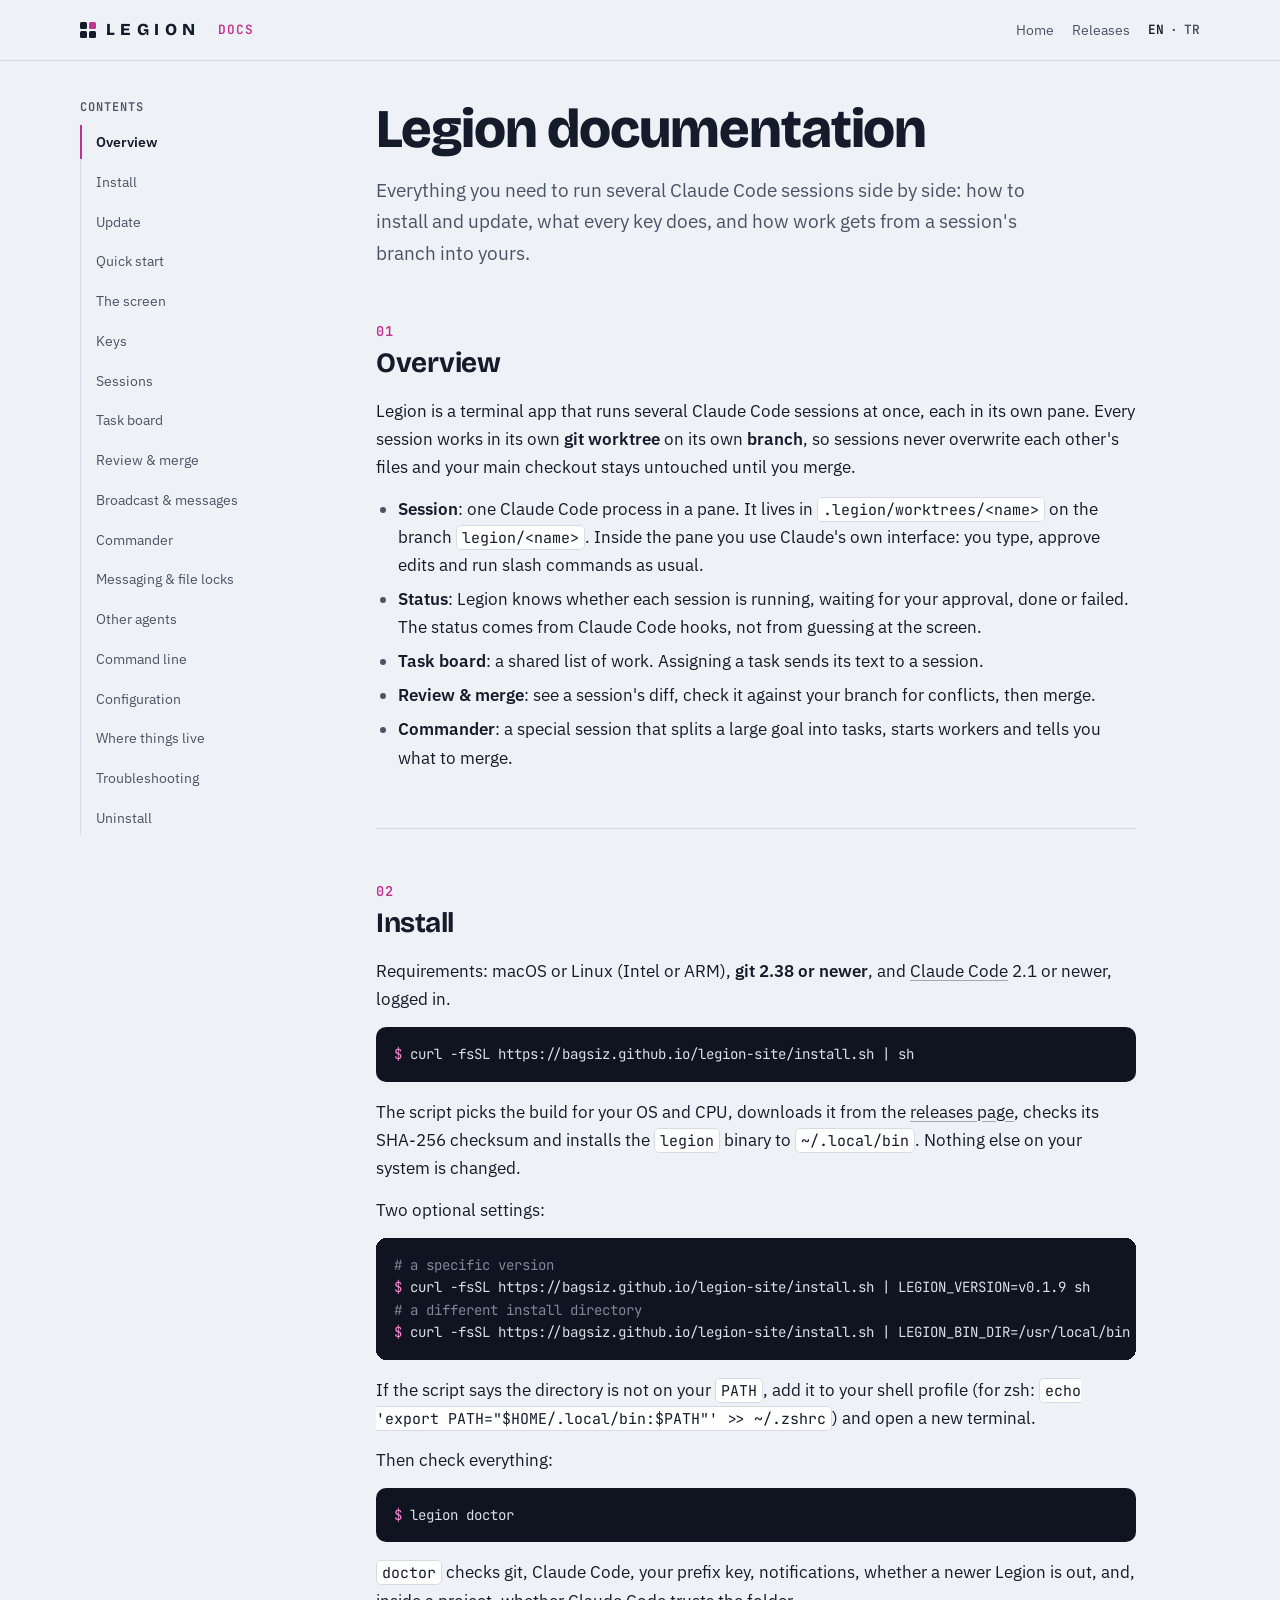
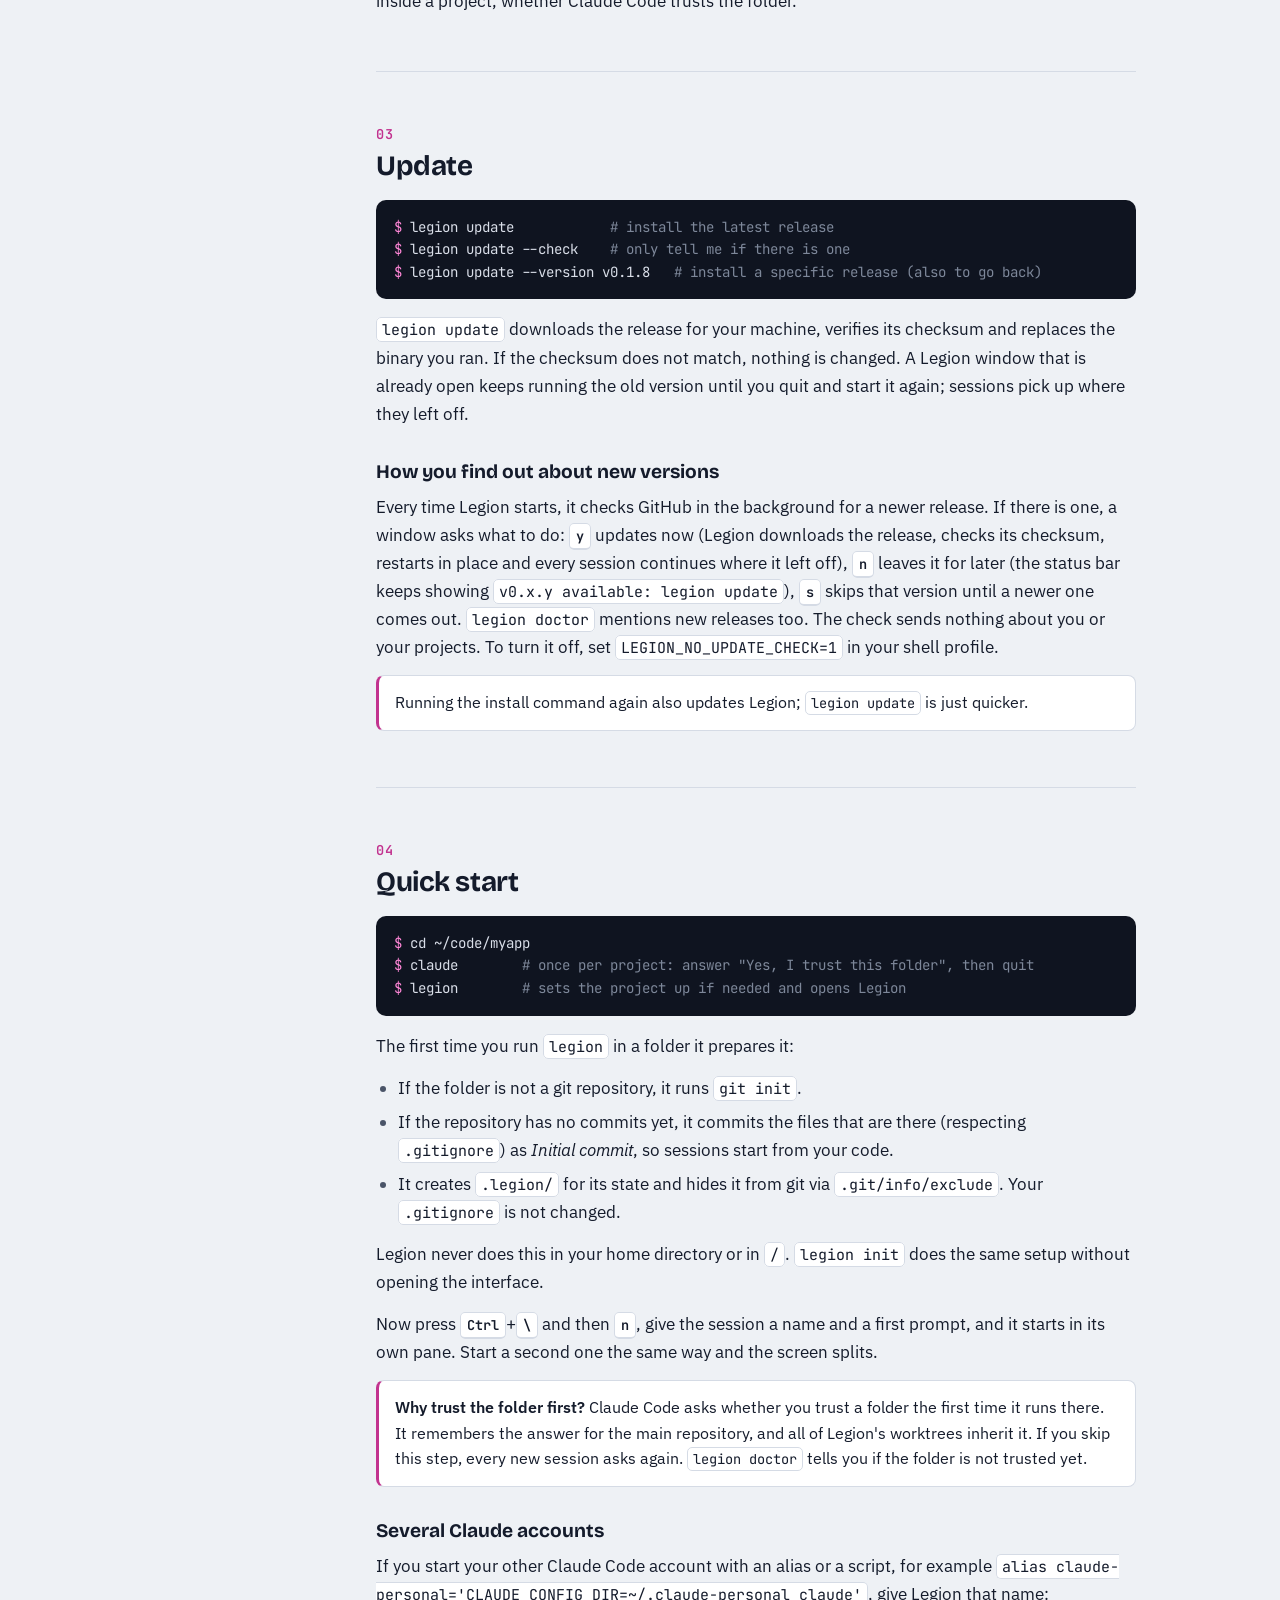
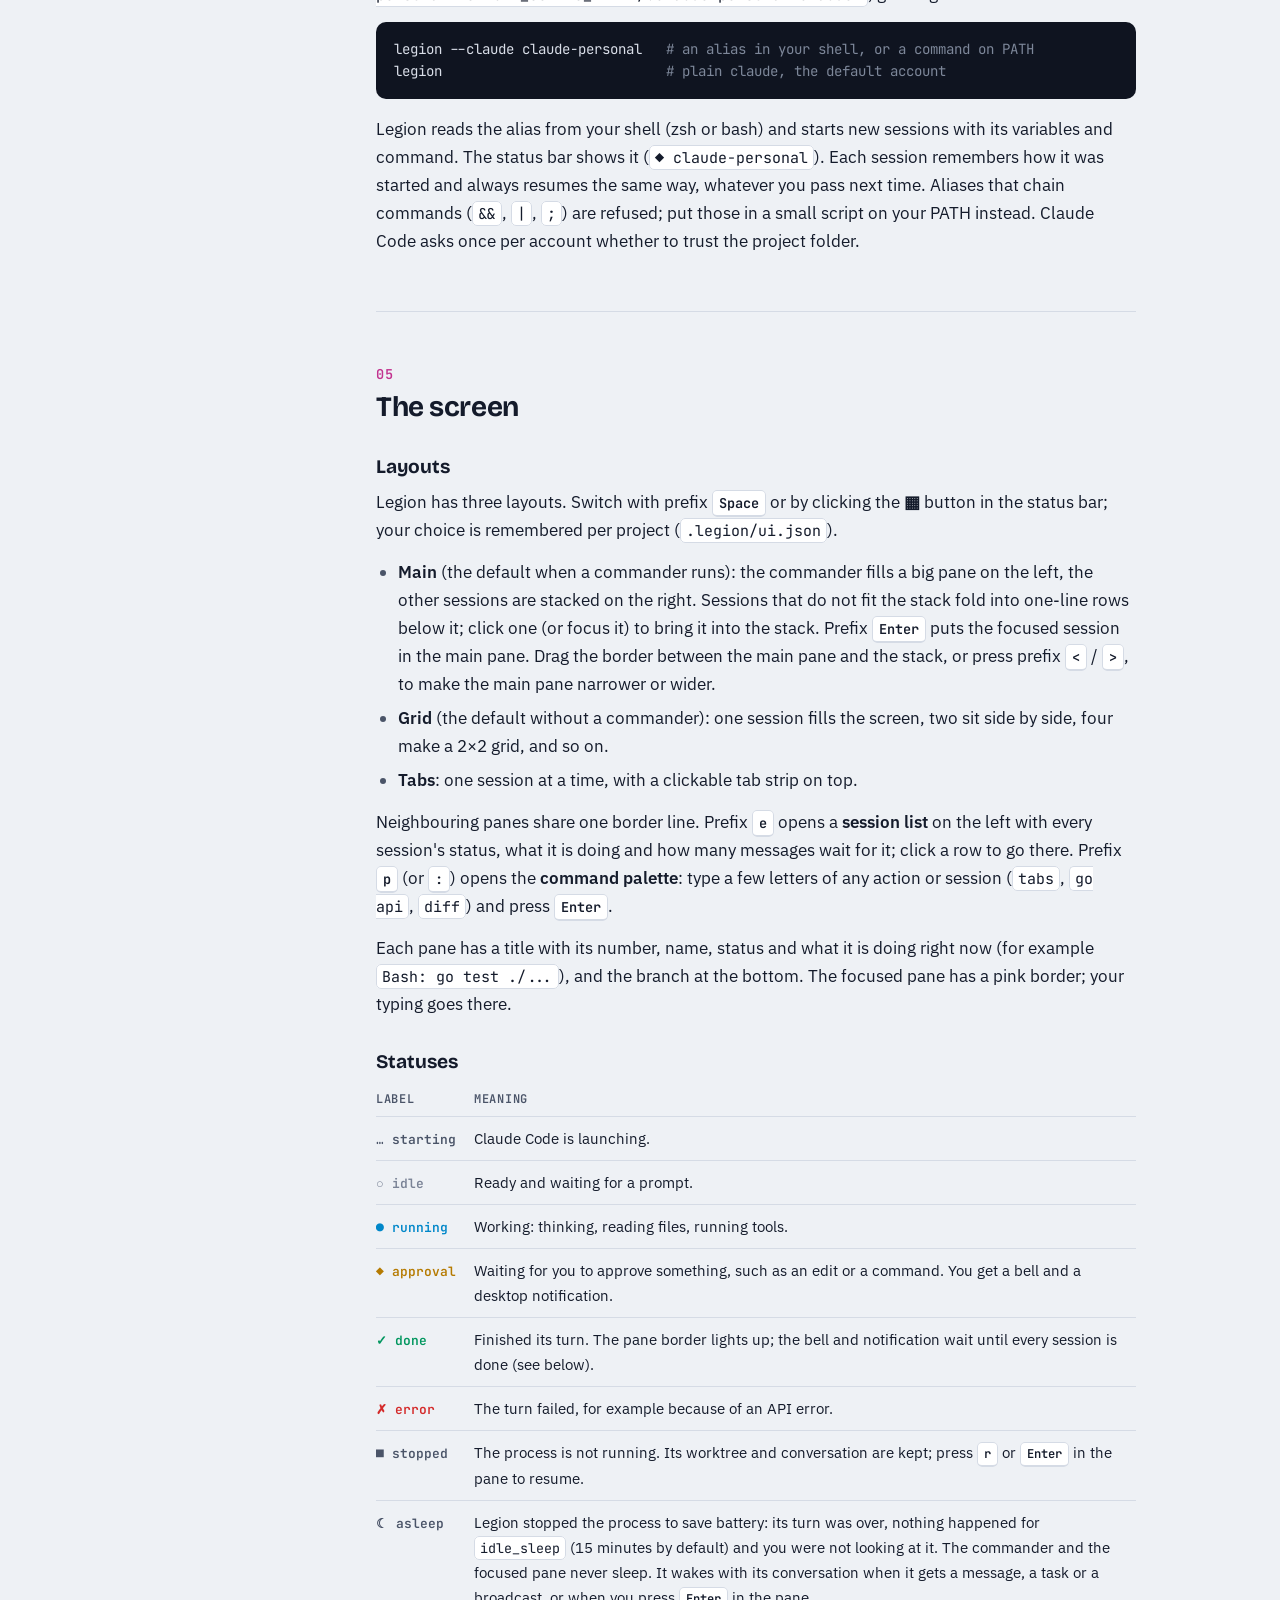
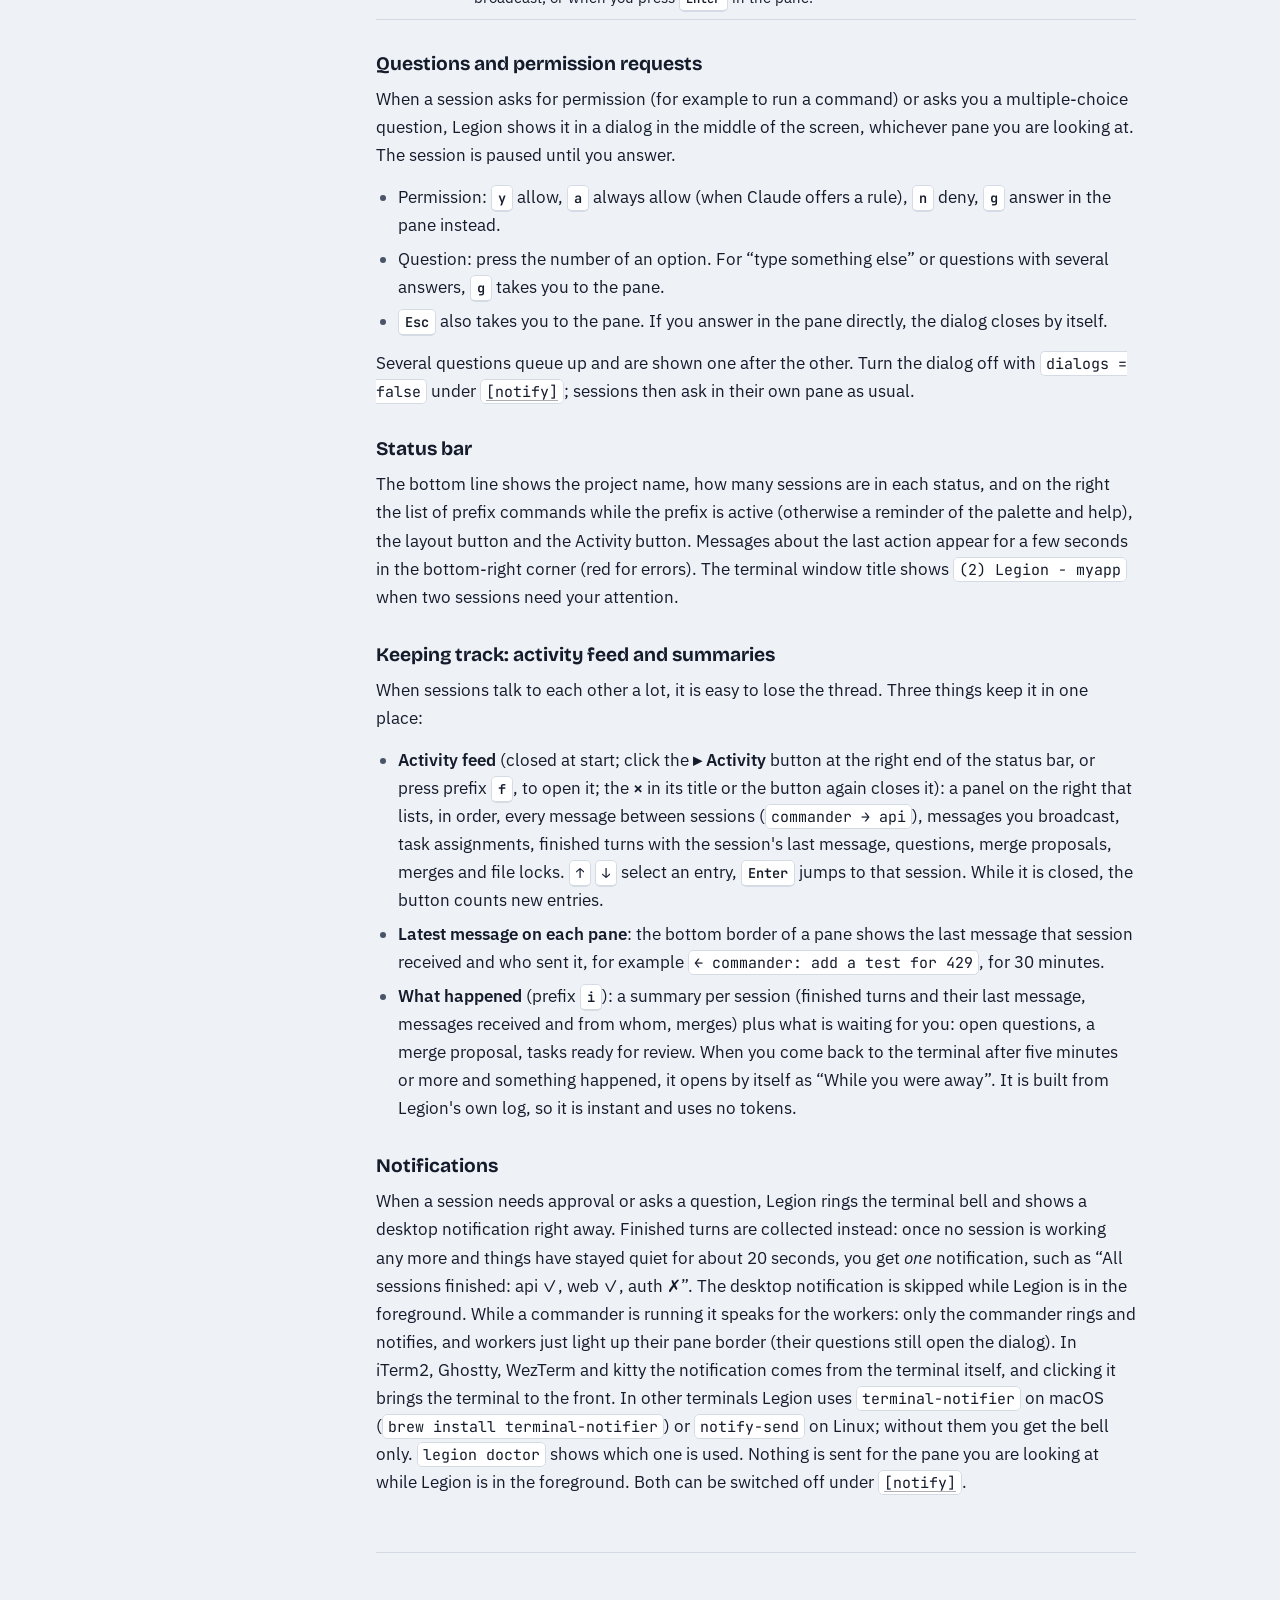
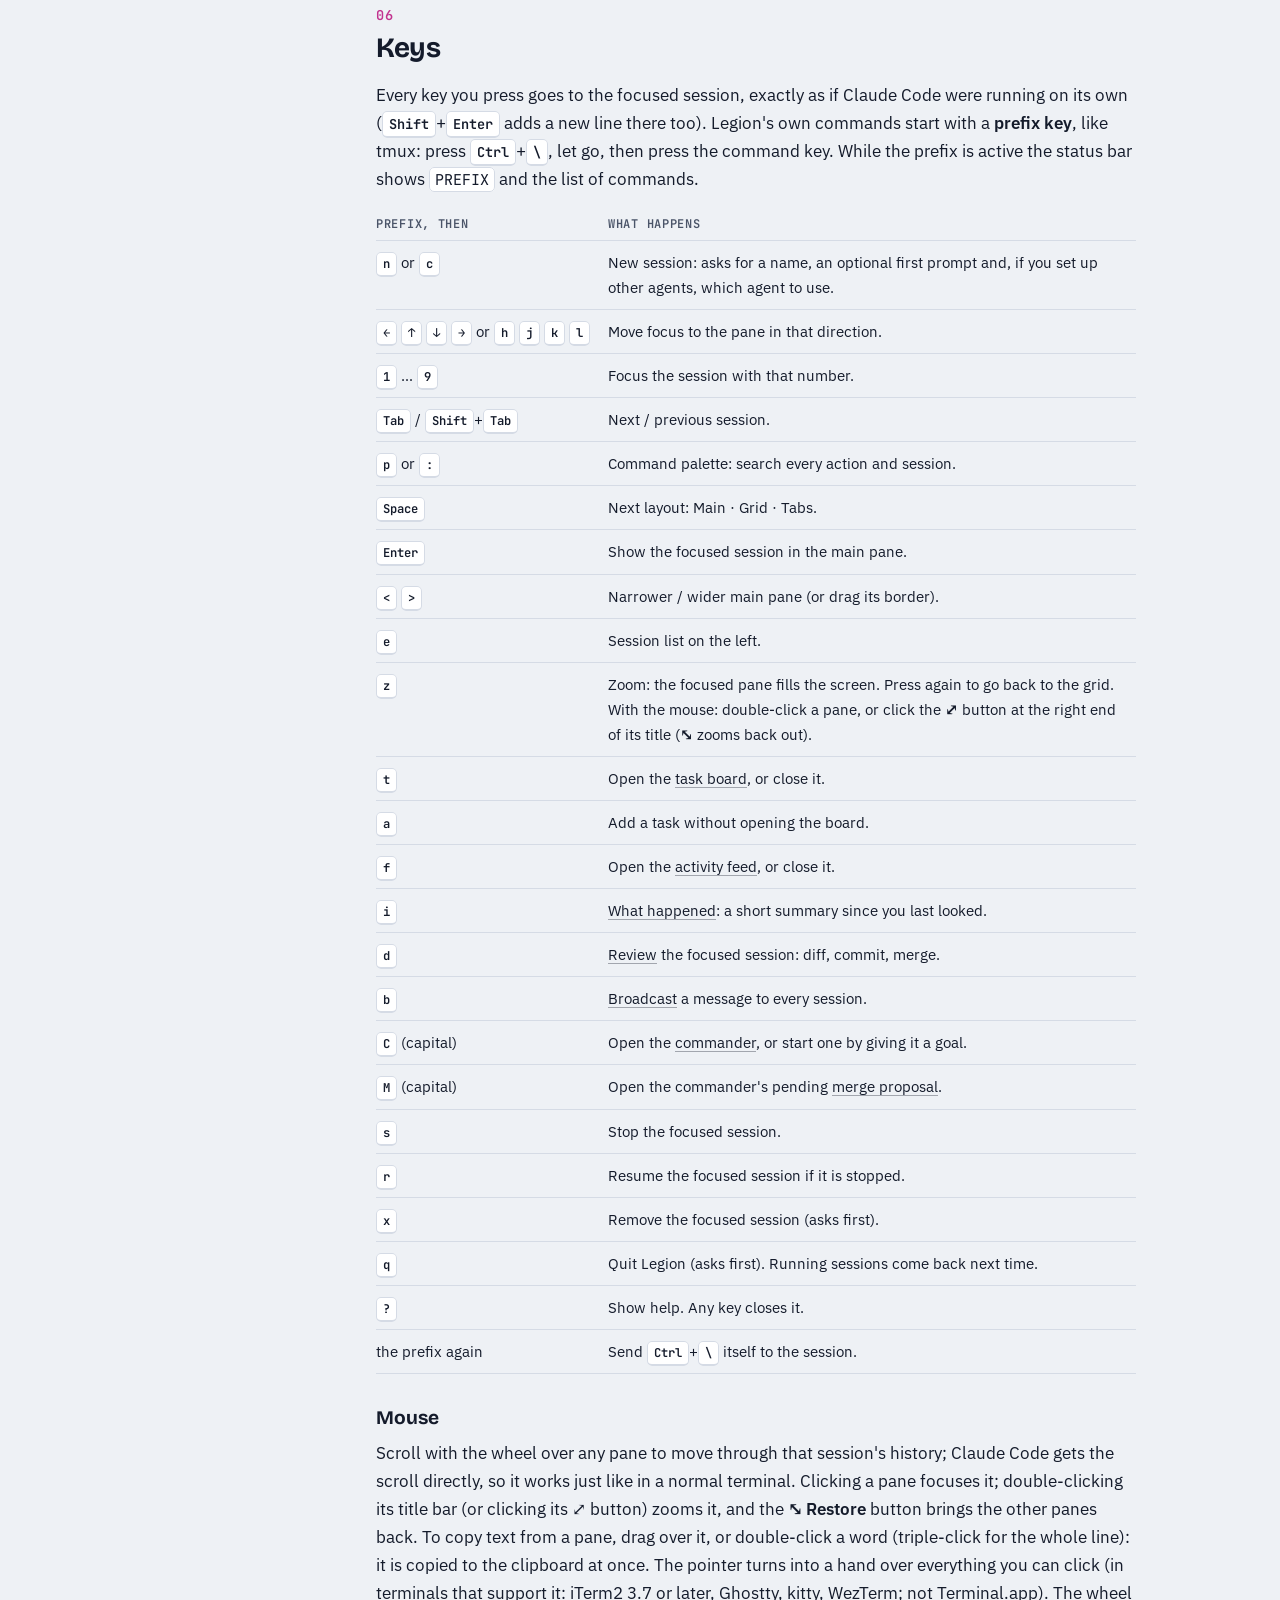
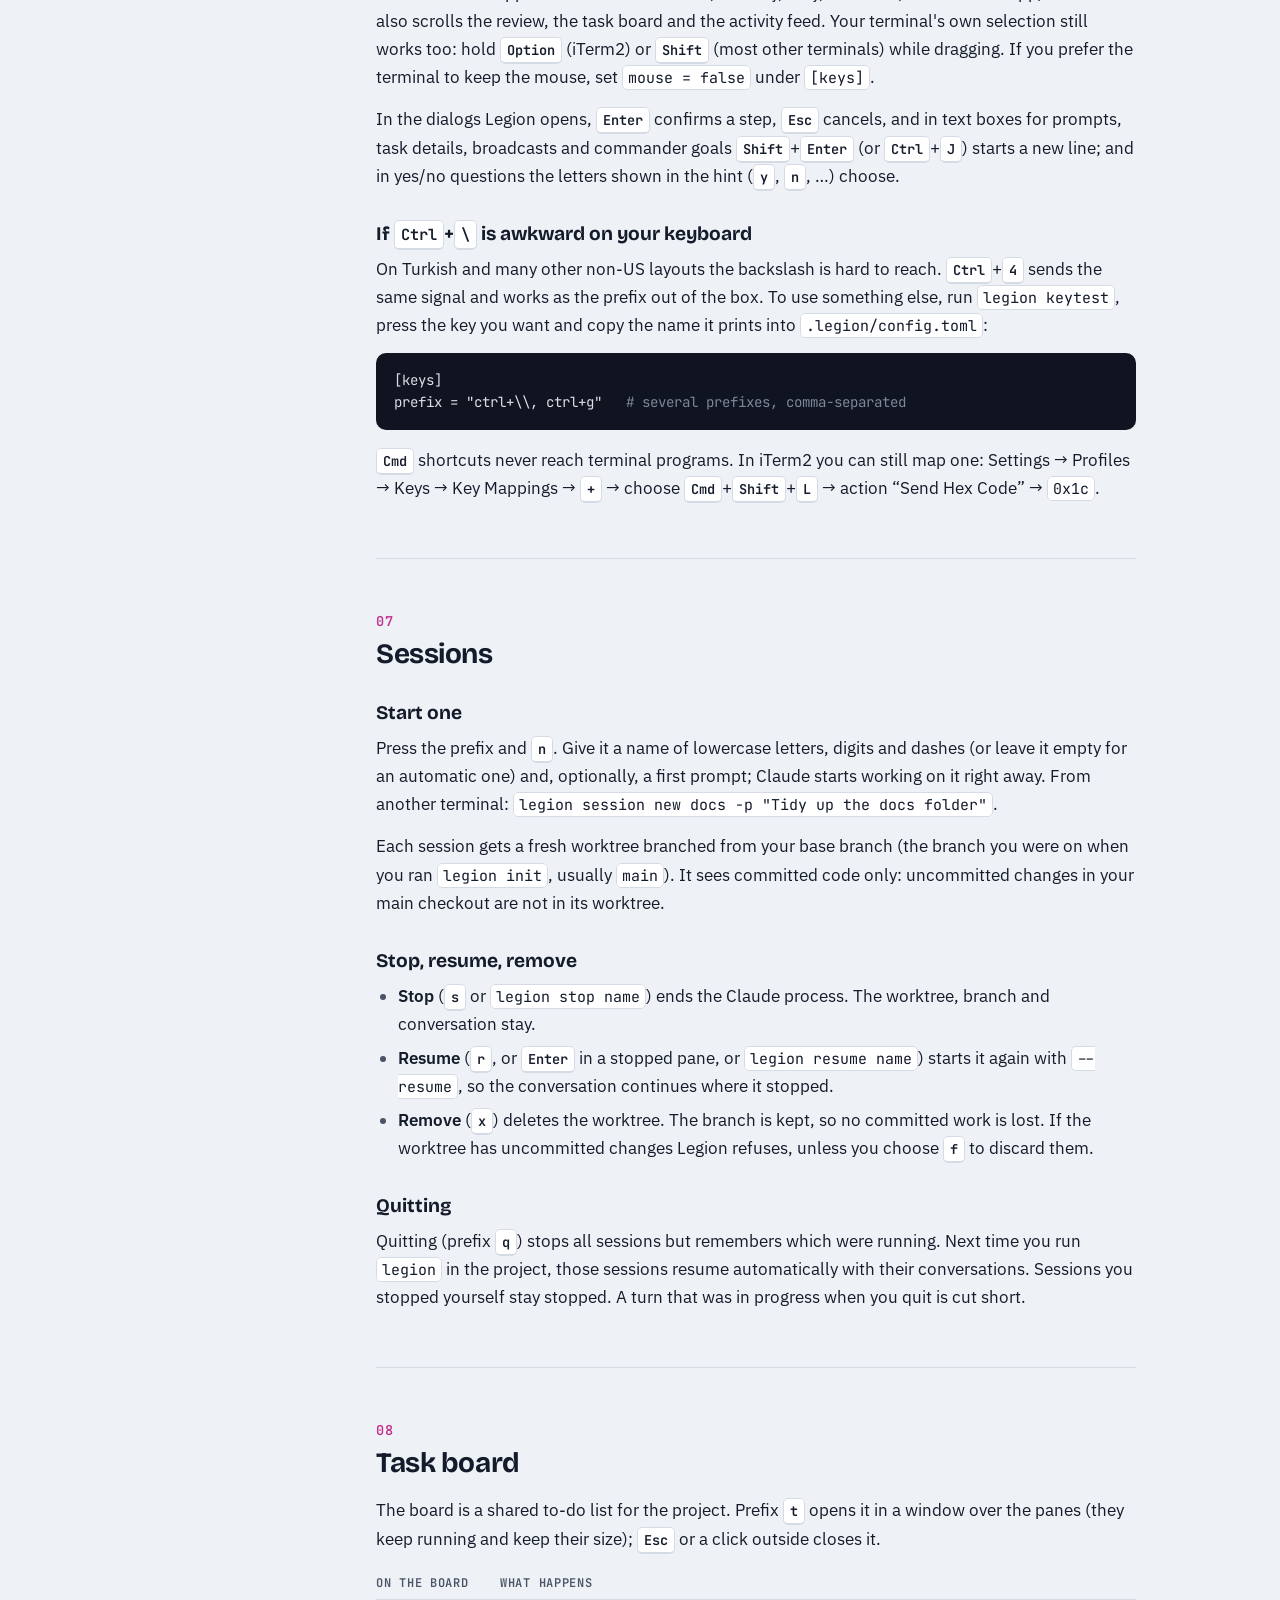
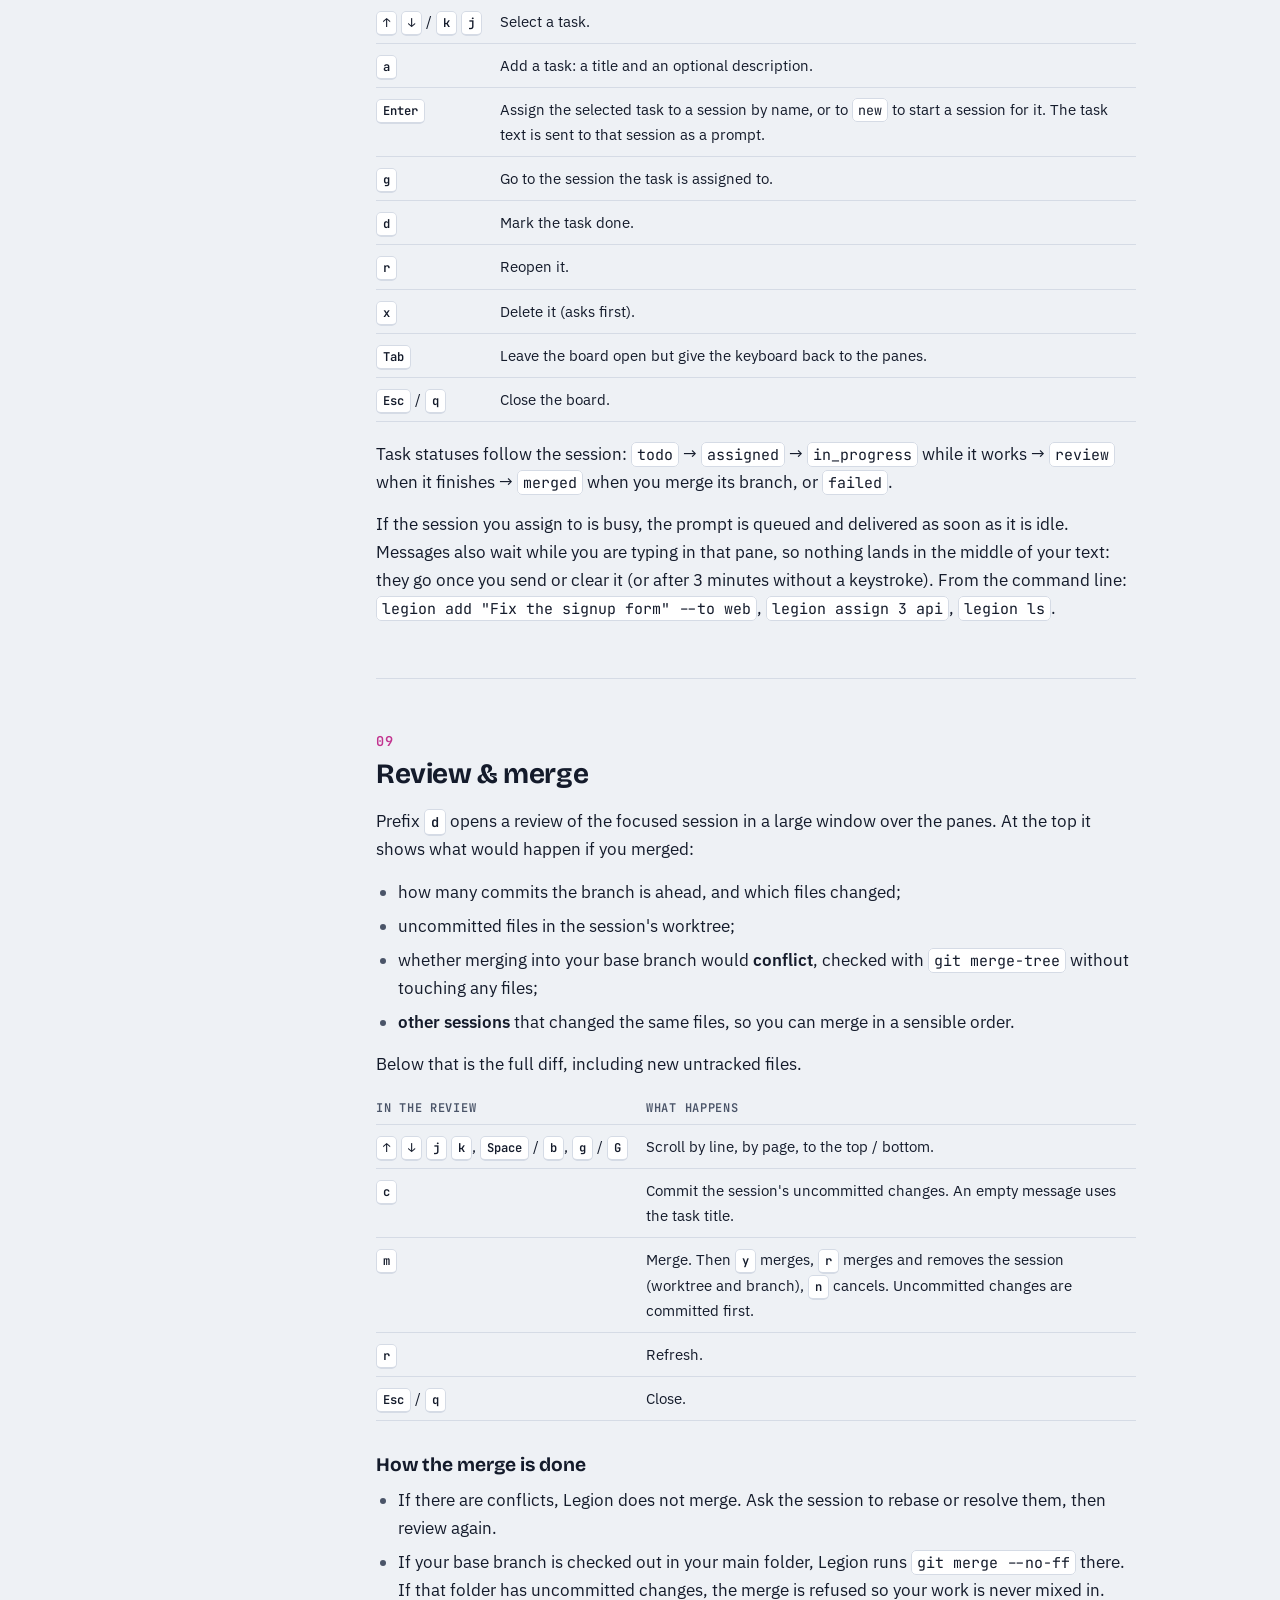
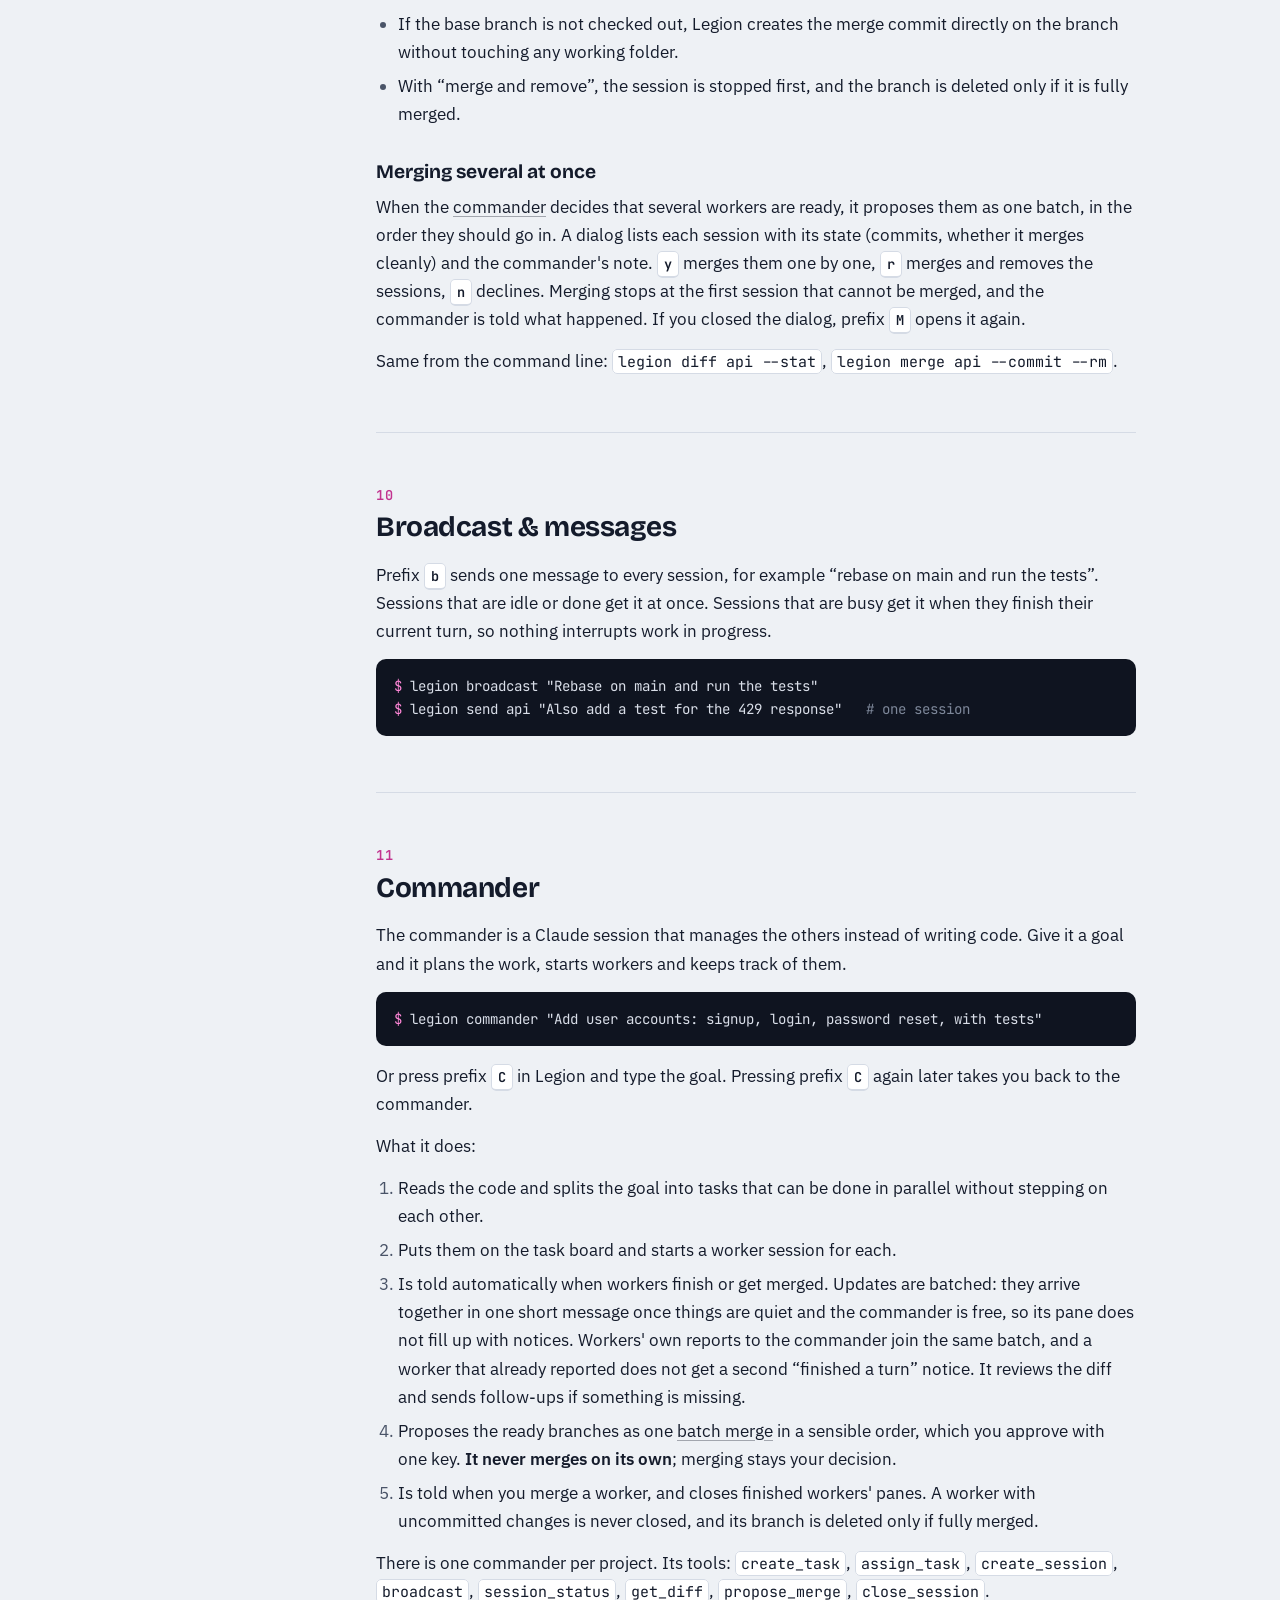
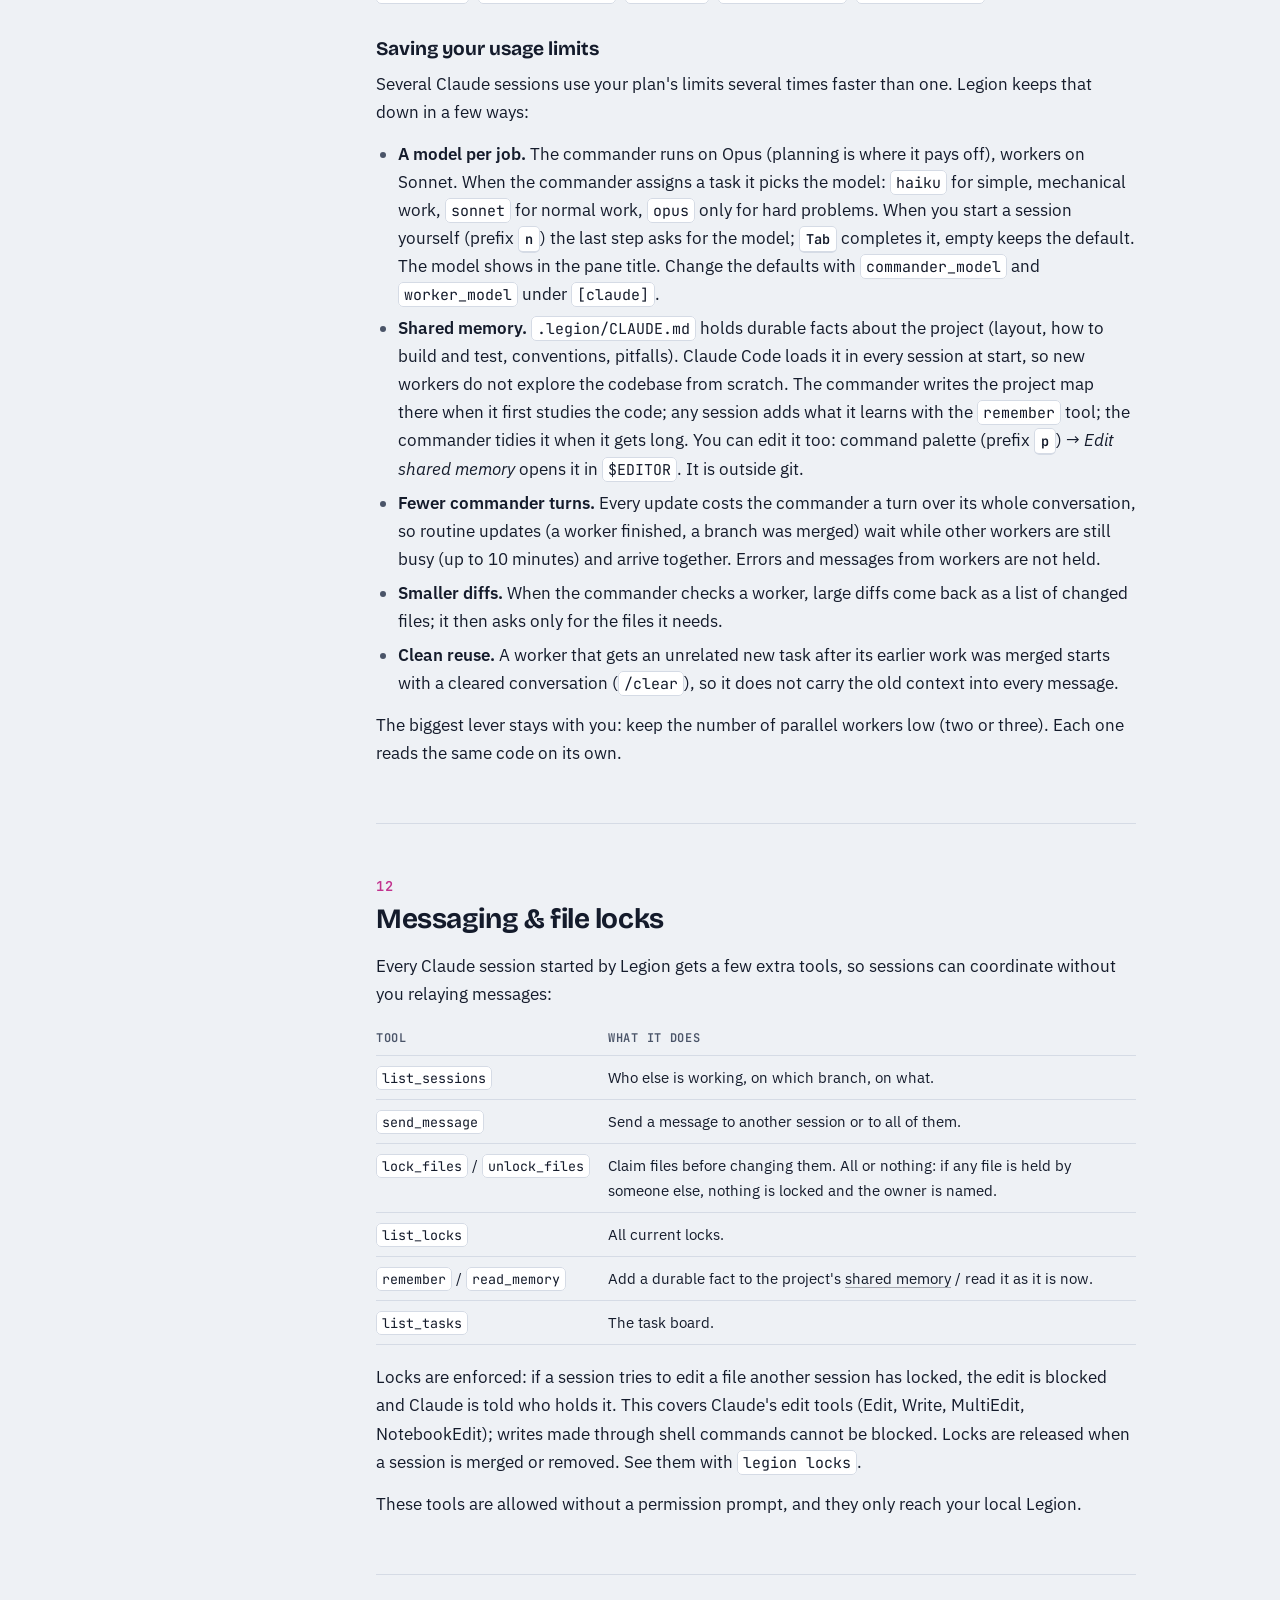
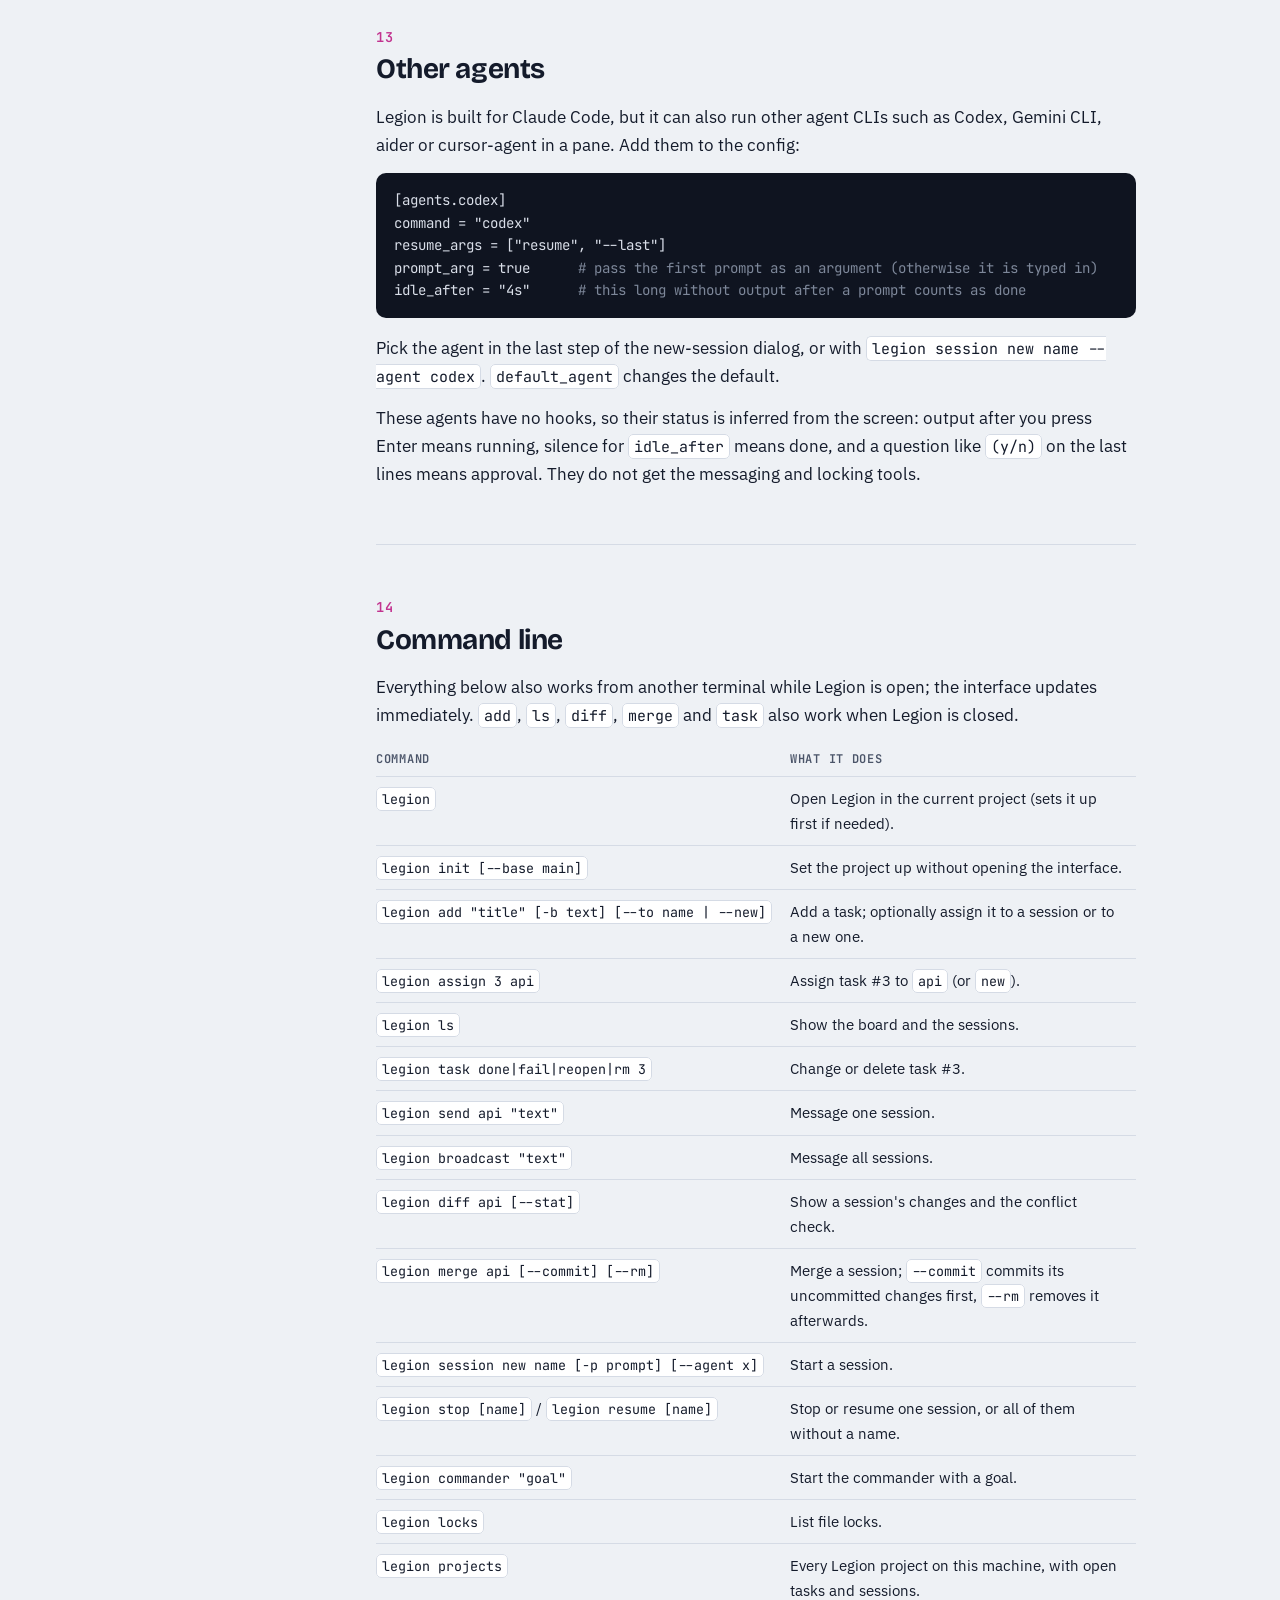
==== commit 005c9d27: "Update site from Legion v0.1.33" ====
--- a/docs/index.html
+++ b/docs/index.html
@@ -316,6 +316,16 @@
         <li>Is told when you merge a worker, and closes finished workers' panes. A worker with uncommitted changes is never closed, and its branch is deleted only if fully merged.</li>
       </ol>
       <p>There is one commander per project. Its tools: <code>create_task</code>, <code>assign_task</code>, <code>create_session</code>, <code>broadcast</code>, <code>session_status</code>, <code>get_diff</code>, <code>propose_merge</code>, <code>close_session</code>.</p>
+      <h3 id="limits">Saving your usage limits</h3>
+      <p>Several Claude sessions use your plan's limits several times faster than one. Legion keeps that down in a few ways:</p>
+      <ul>
+        <li><strong>A model per job.</strong> The commander runs on Opus (planning is where it pays off), workers on Sonnet. When the commander assigns a task it picks the model: <code>haiku</code> for simple, mechanical work, <code>sonnet</code> for normal work, <code>opus</code> only for hard problems. When you start a session yourself (prefix <kbd>n</kbd>) the last step asks for the model; <kbd>Tab</kbd> completes it, empty keeps the default. The model shows in the pane title. Change the defaults with <code>commander_model</code> and <code>worker_model</code> under <code>[claude]</code>.</li>
+        <li><strong>Shared memory.</strong> <code>.legion/CLAUDE.md</code> holds durable facts about the project (layout, how to build and test, conventions, pitfalls). Claude Code loads it in every session at start, so new workers do not explore the codebase from scratch. The commander writes the project map there when it first studies the code; any session adds what it learns with the <code>remember</code> tool; the commander tidies it when it gets long. You can edit it too: command palette (prefix <kbd>p</kbd>) → <em>Edit shared memory</em> opens it in <code>$EDITOR</code>. It is outside git.</li>
+        <li><strong>Fewer commander turns.</strong> Every update costs the commander a turn over its whole conversation, so routine updates (a worker finished, a branch was merged) wait while other workers are still busy (up to 10 minutes) and arrive together. Errors and messages from workers are not held.</li>
+        <li><strong>Smaller diffs.</strong> When the commander checks a worker, large diffs come back as a list of changed files; it then asks only for the files it needs.</li>
+        <li><strong>Clean reuse.</strong> A worker that gets an unrelated new task after its earlier work was merged starts with a cleared conversation (<code>/clear</code>), so it does not carry the old context into every message.</li>
+      </ul>
+      <p>The biggest lever stays with you: keep the number of parallel workers low (two or three). Each one reads the same code on its own.</p>
     </section>
 
     <section id="collaboration">
@@ -328,6 +338,7 @@
           <tr><td><code>send_message</code></td><td>Send a message to another session or to all of them.</td></tr>
           <tr><td><code>lock_files</code> / <code>unlock_files</code></td><td>Claim files before changing them. All or nothing: if any file is held by someone else, nothing is locked and the owner is named.</td></tr>
           <tr><td><code>list_locks</code></td><td>All current locks.</td></tr>
+          <tr><td><code>remember</code> / <code>read_memory</code></td><td>Add a durable fact to the project's <a href="#limits">shared memory</a> / read it as it is now.</td></tr>
           <tr><td><code>list_tasks</code></td><td>The task board.</td></tr>
         </tbody>
       </table></div>
@@ -393,6 +404,8 @@
 [claude]
 command = "claude"
 reduce_motion = true        <span class="c"># no spinner animations in Legion's sessions (less CPU and battery)</span>
+commander_model = "opus"    <span class="c"># opus | sonnet | haiku | a model id; "" = Claude Code's default</span>
+worker_model = "sonnet"     <span class="c"># new workers; the commander picks haiku for simple tasks</span>
 <span class="c"># permission_mode = "acceptEdits"   # default | acceptEdits | plan | auto | bypassPermissions</span>
 <span class="c"># extra_args = ["--model", "opus"]</span>
 
@@ -419,6 +432,7 @@
           <tr><td><code>&lt;project&gt;/.legion/config.toml</code></td><td>Project settings.</td></tr>
           <tr><td><code>&lt;project&gt;/.legion/state.db</code></td><td>Sessions, tasks, locks and the event log (SQLite).</td></tr>
           <tr><td><code>&lt;project&gt;/.legion/worktrees/&lt;name&gt;</code></td><td>Each session's working folder.</td></tr>
+          <tr><td><code>&lt;project&gt;/.legion/CLAUDE.md</code></td><td>Shared memory every session loads at start.</td></tr>
           <tr><td><code>&lt;project&gt;/.legion/logs/</code></td><td>Logs.</td></tr>
           <tr><td><code>~/.legion/projects.json</code></td><td>The list behind <code>legion projects</code>.</td></tr>
           <tr><td><code>~/.legion/run/</code></td><td>Sockets that let the CLI and hooks talk to a running Legion.</td></tr>
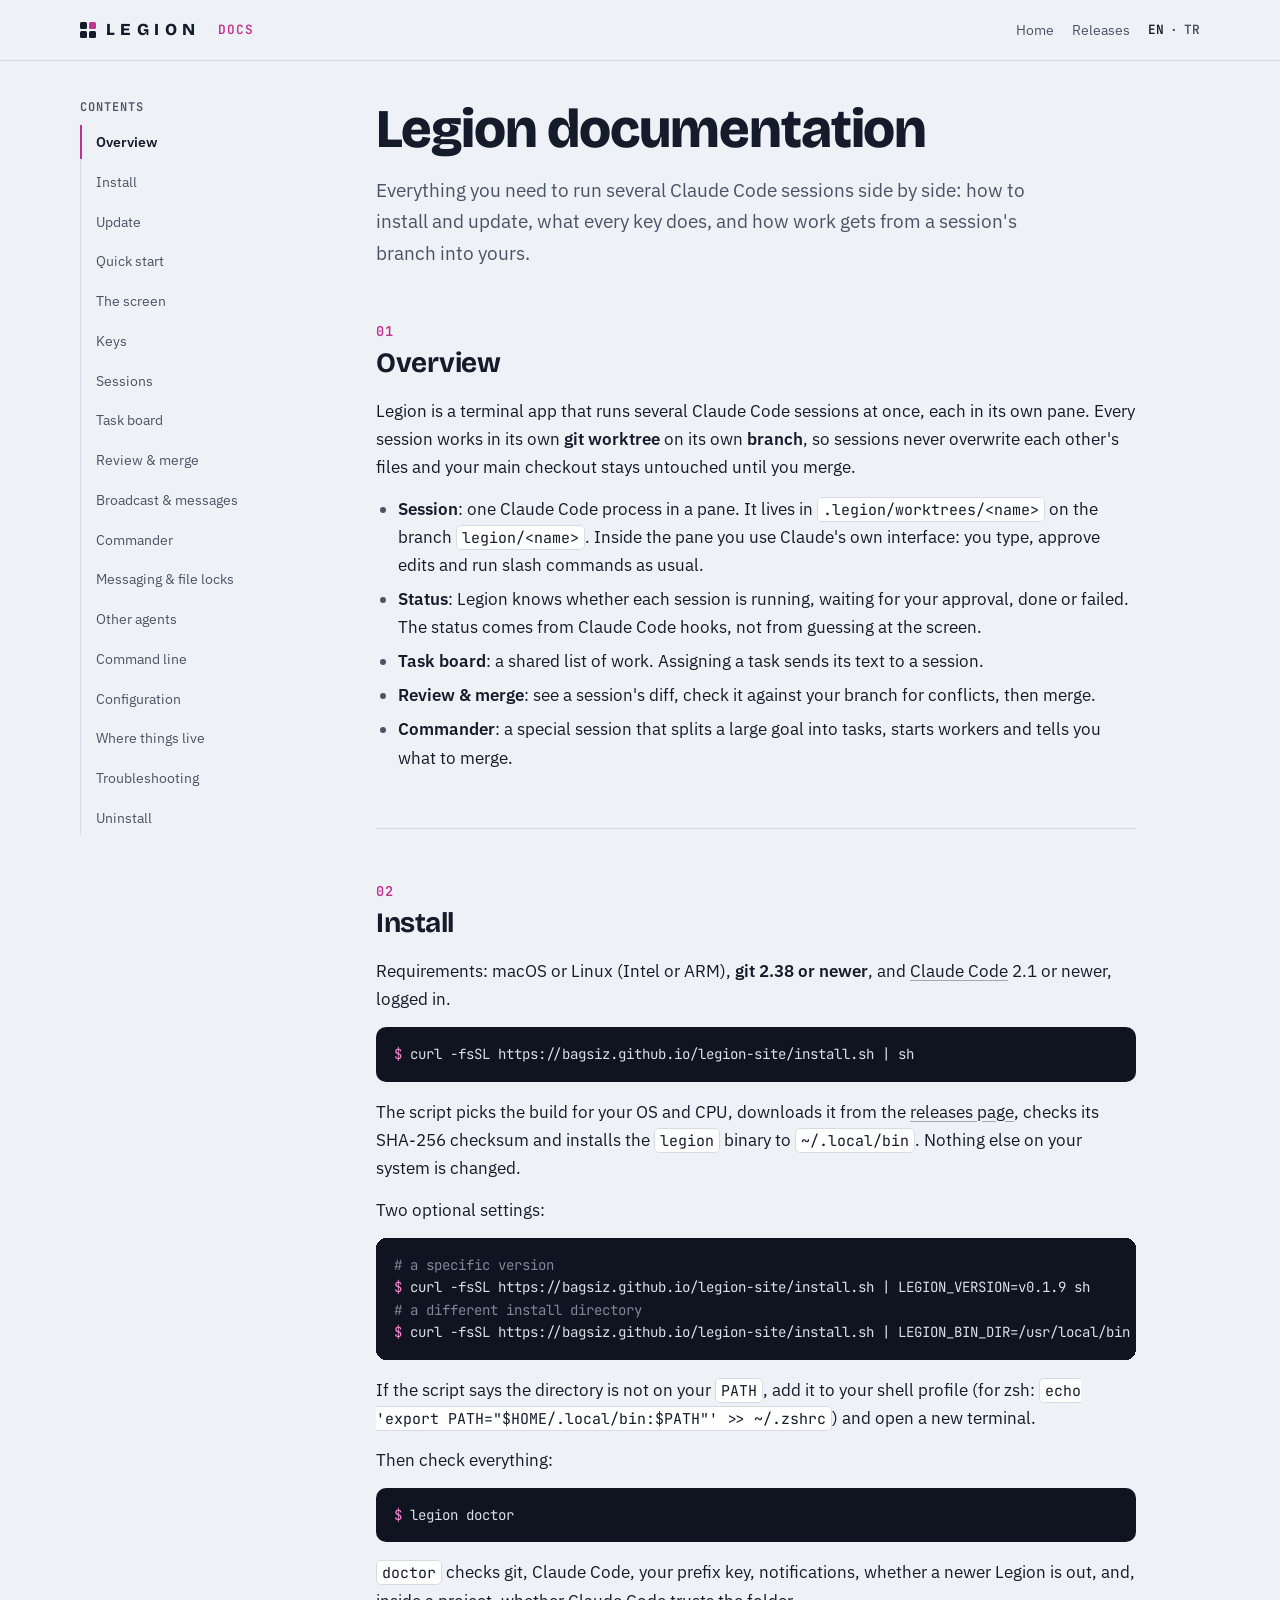
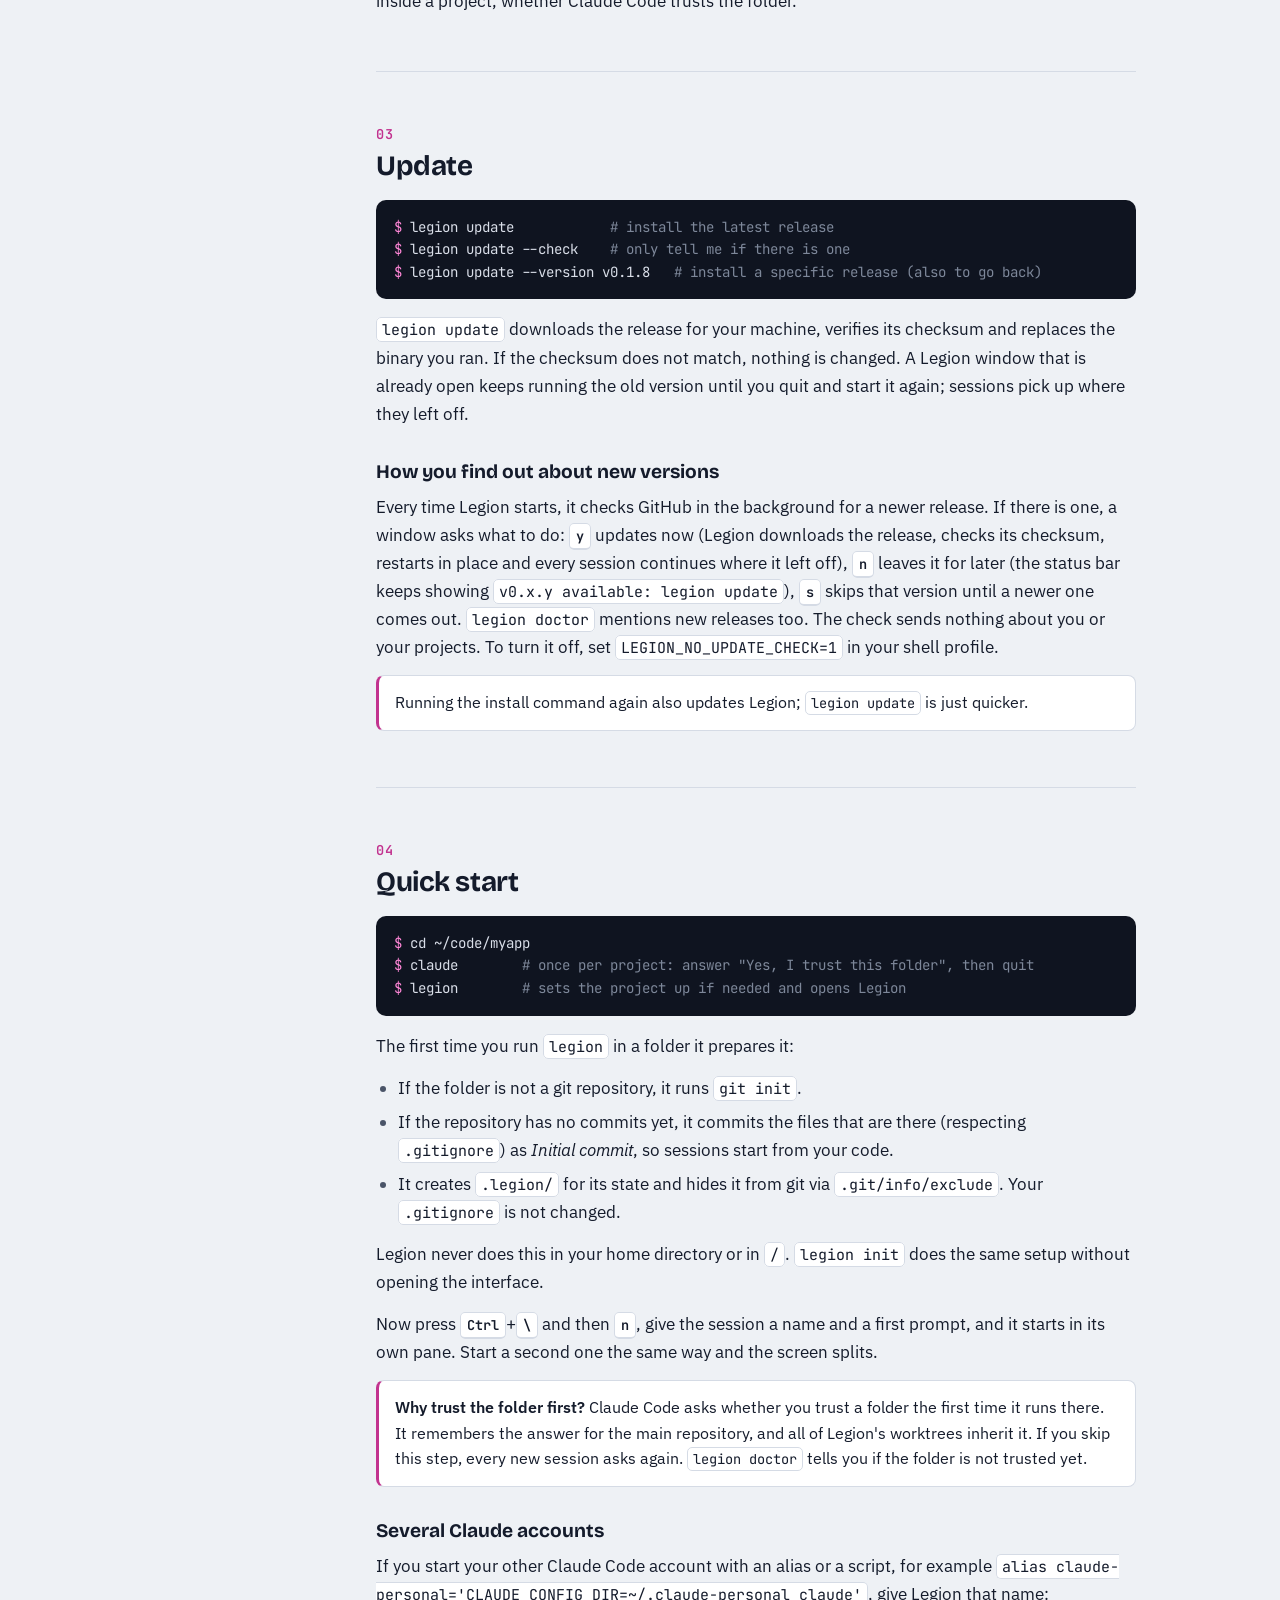
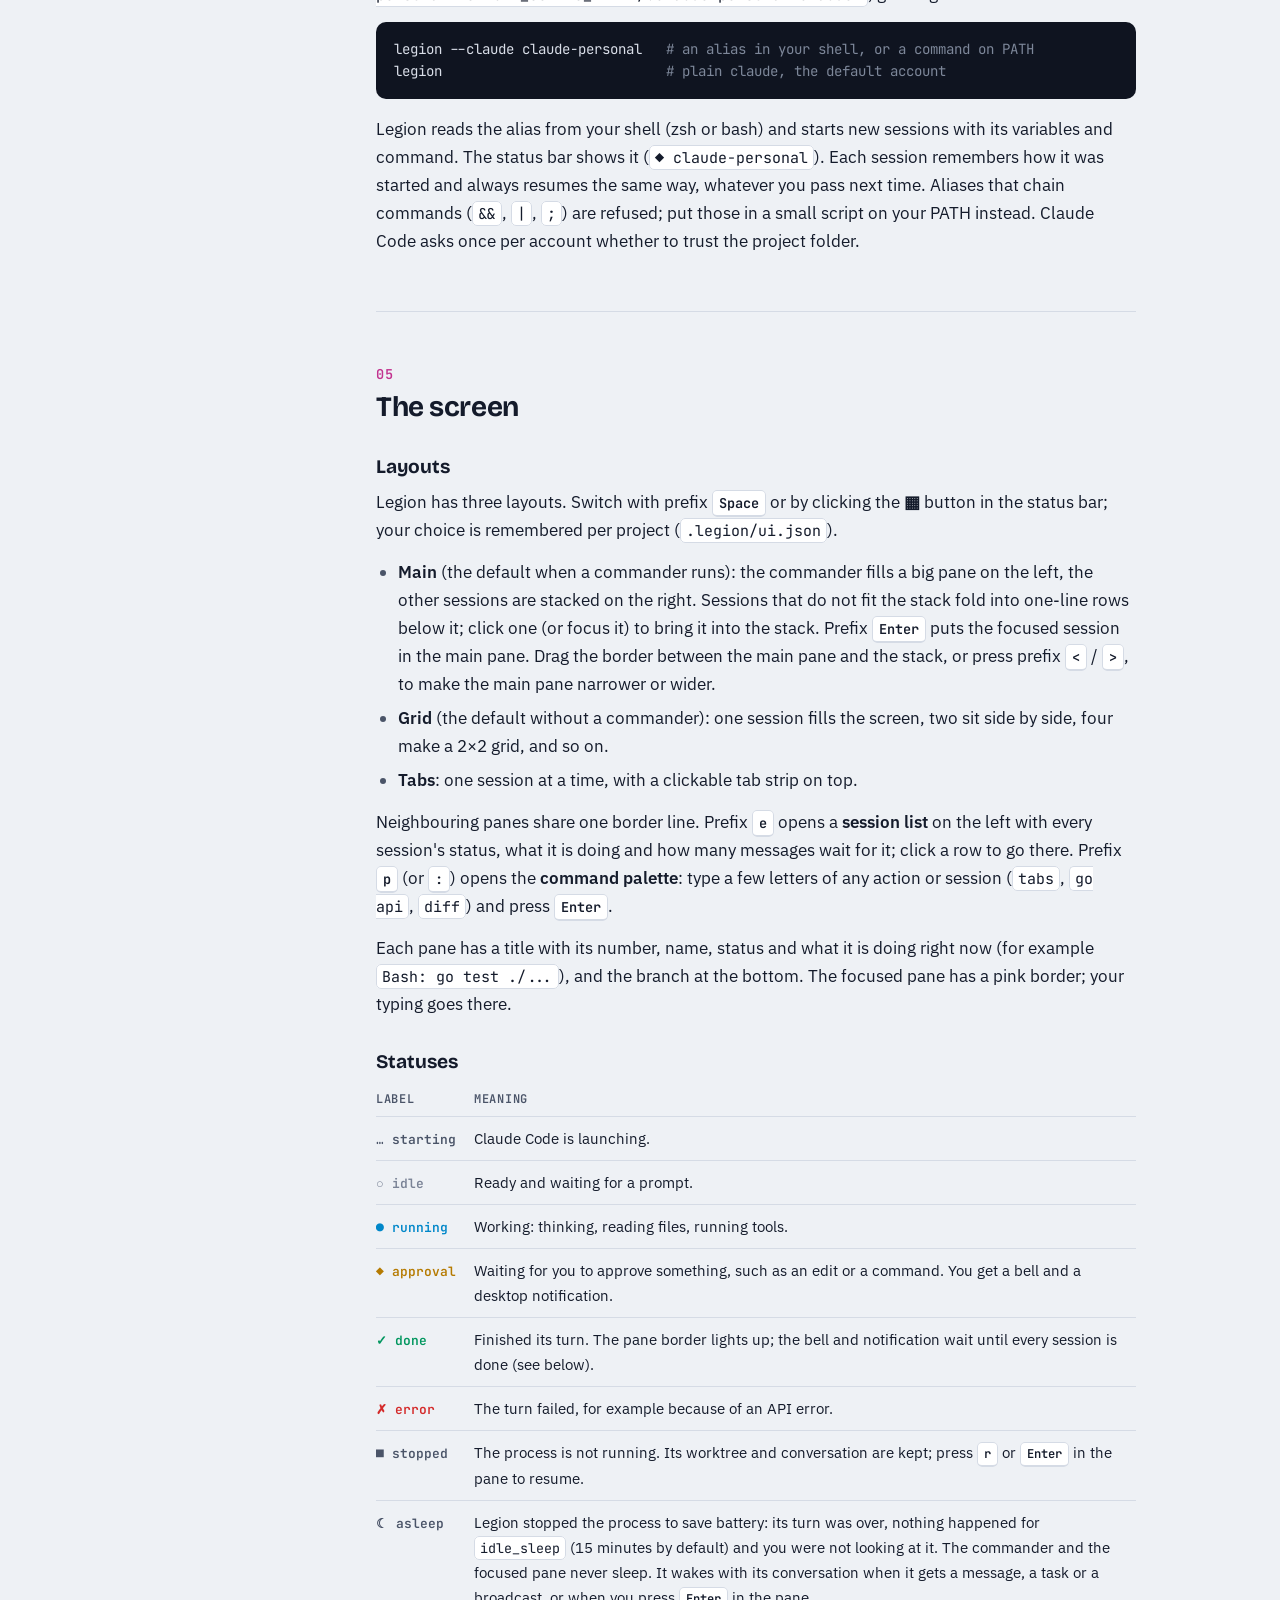
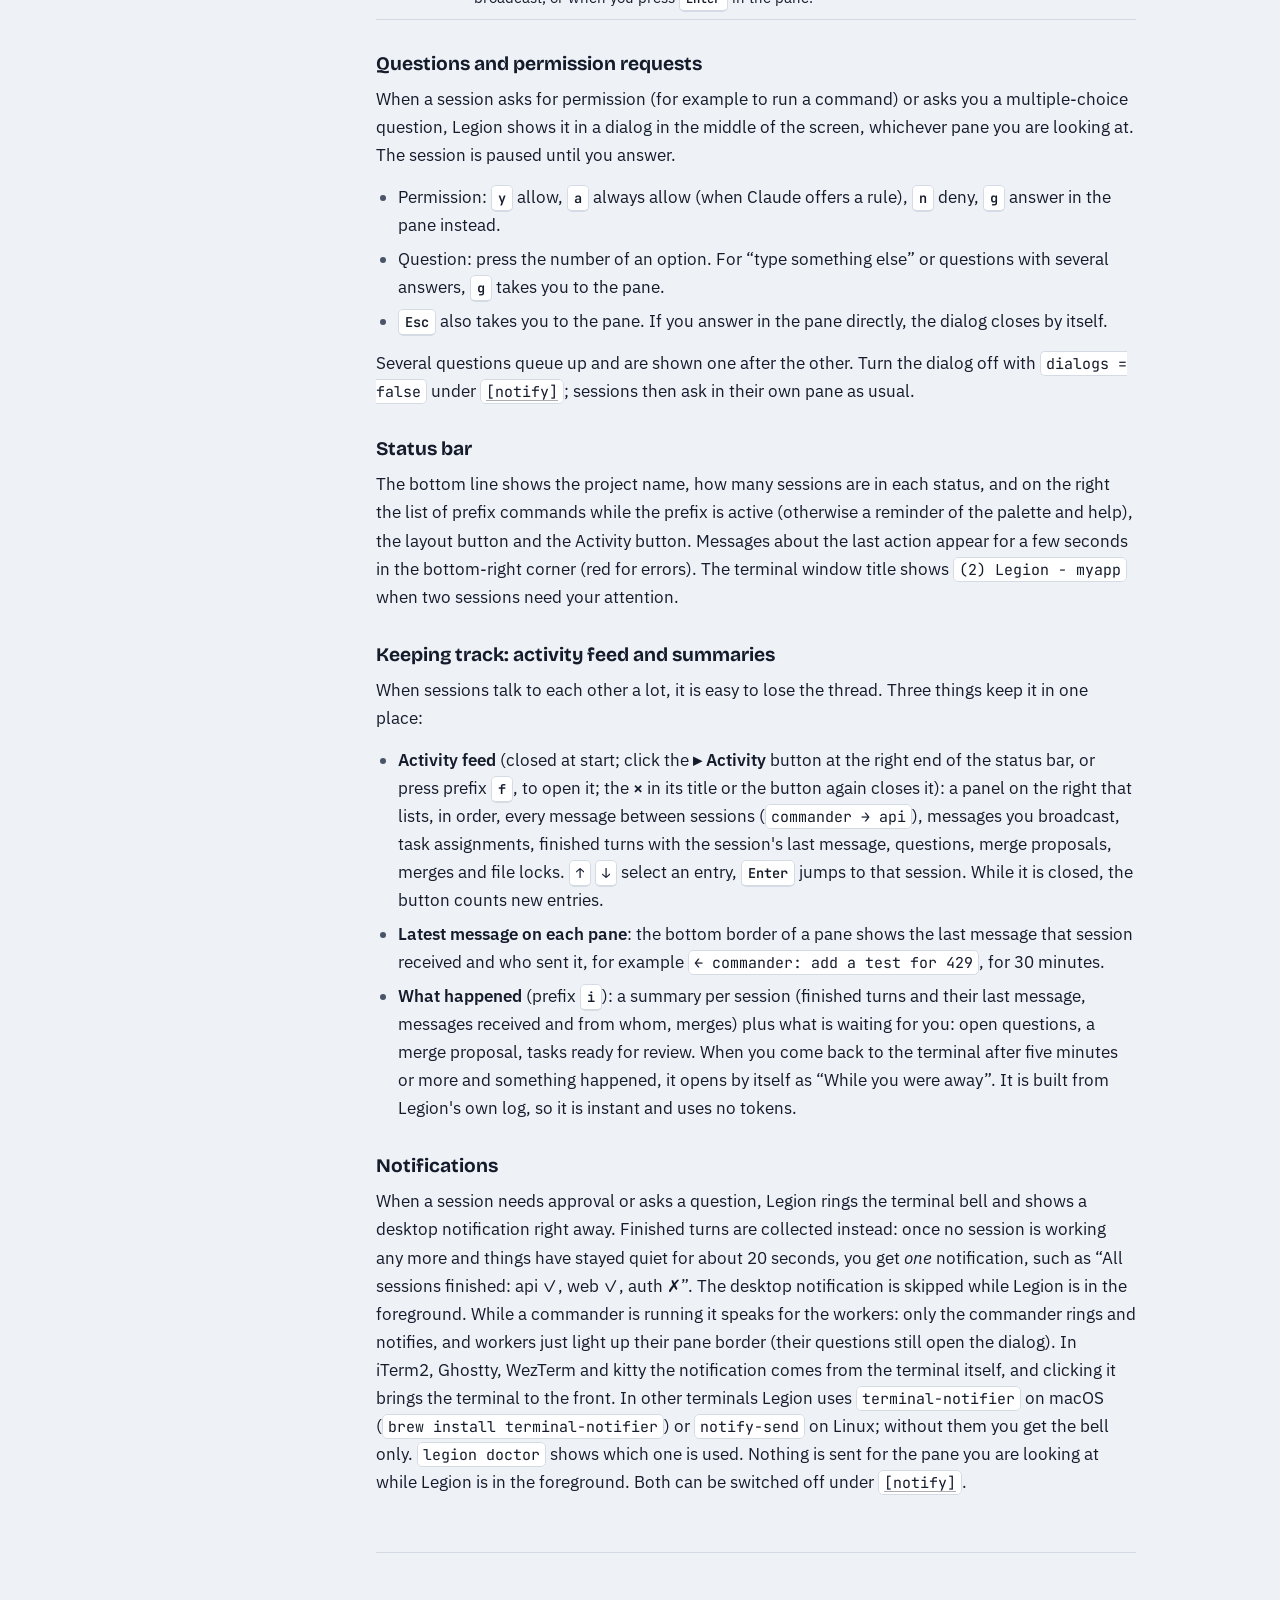
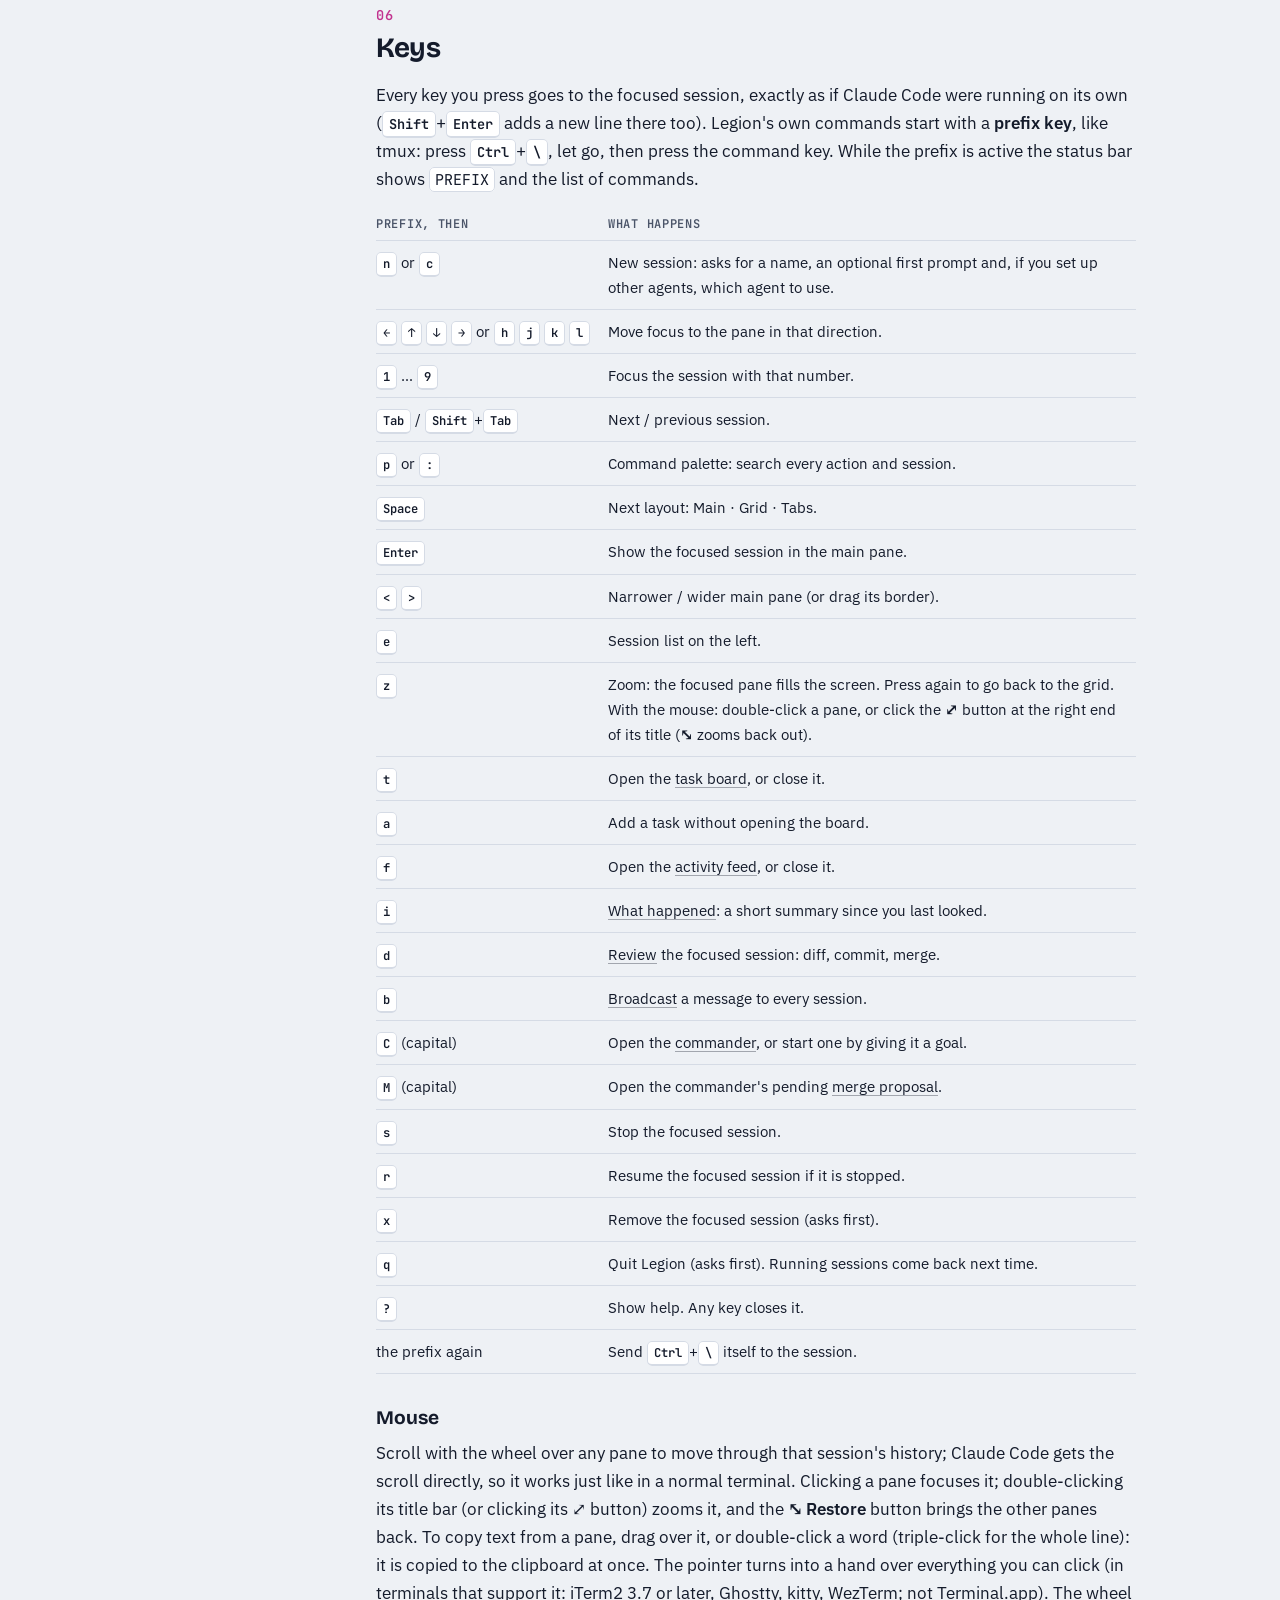
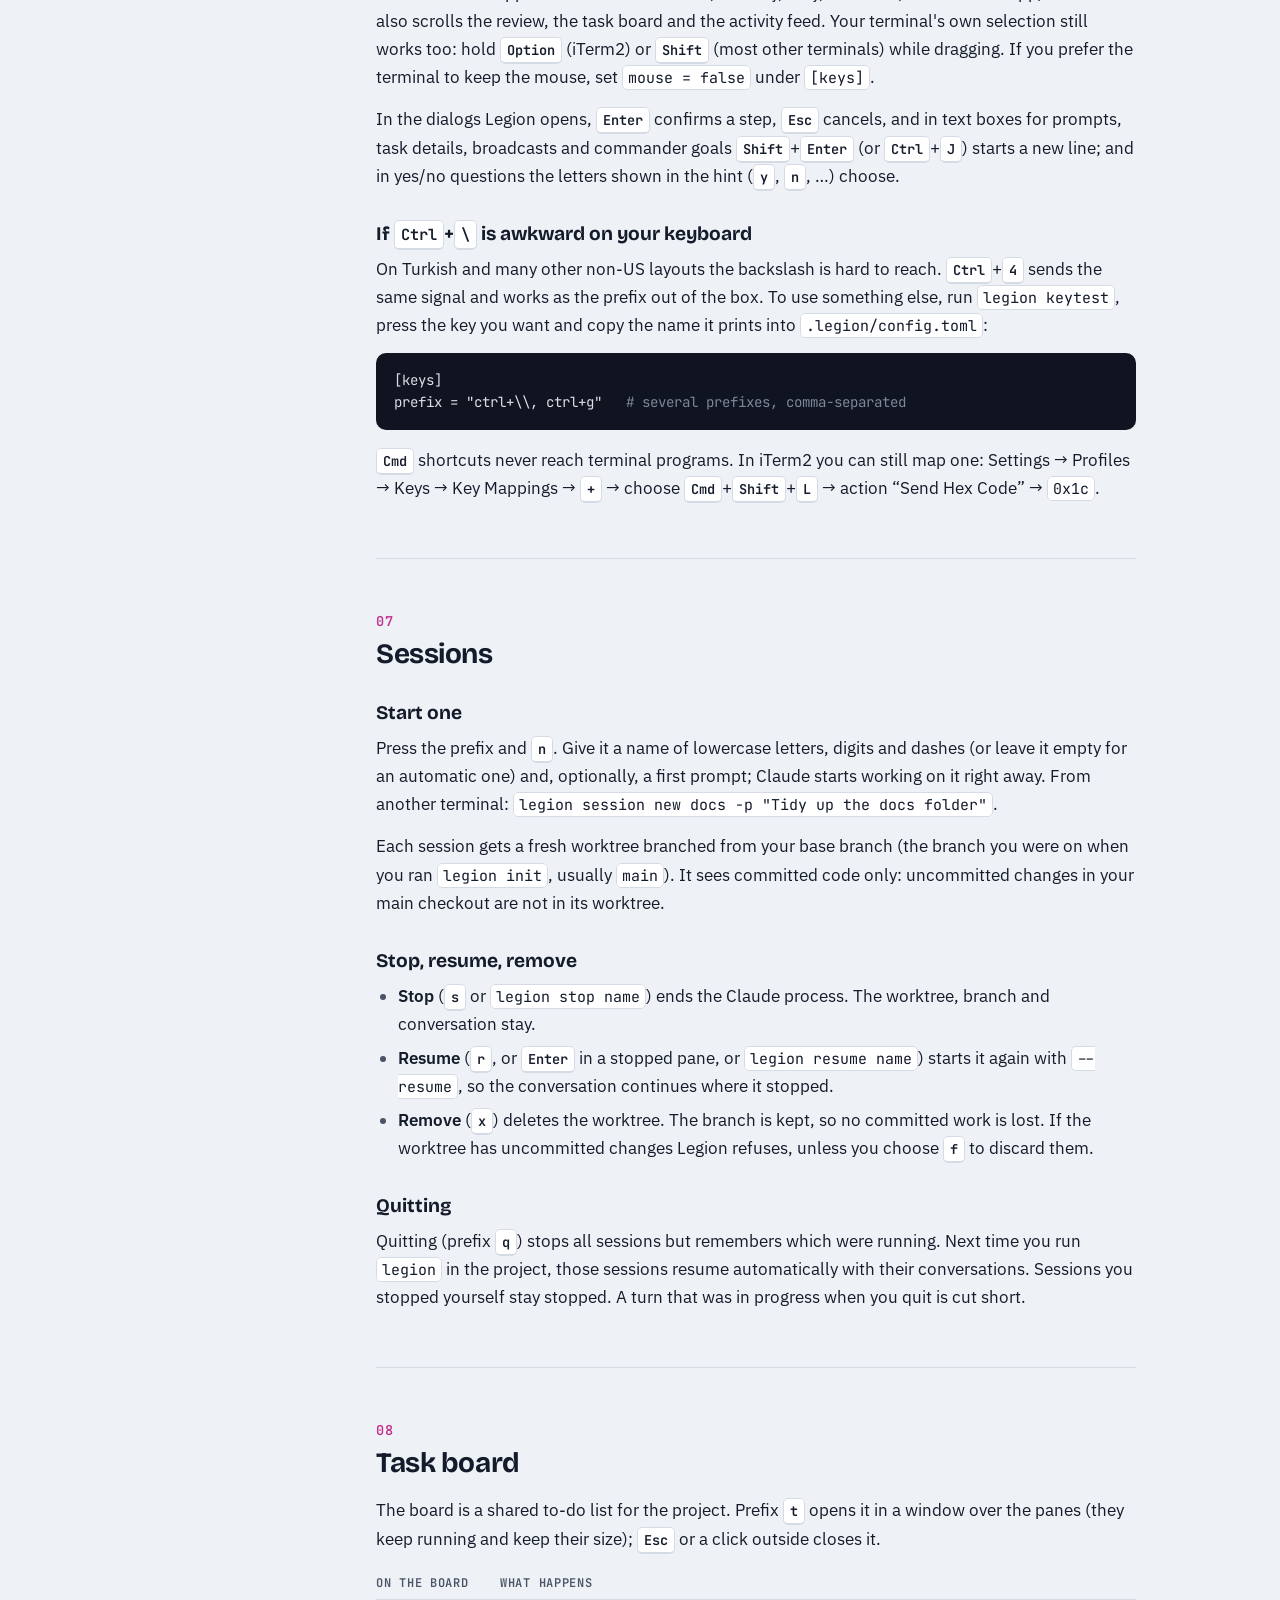
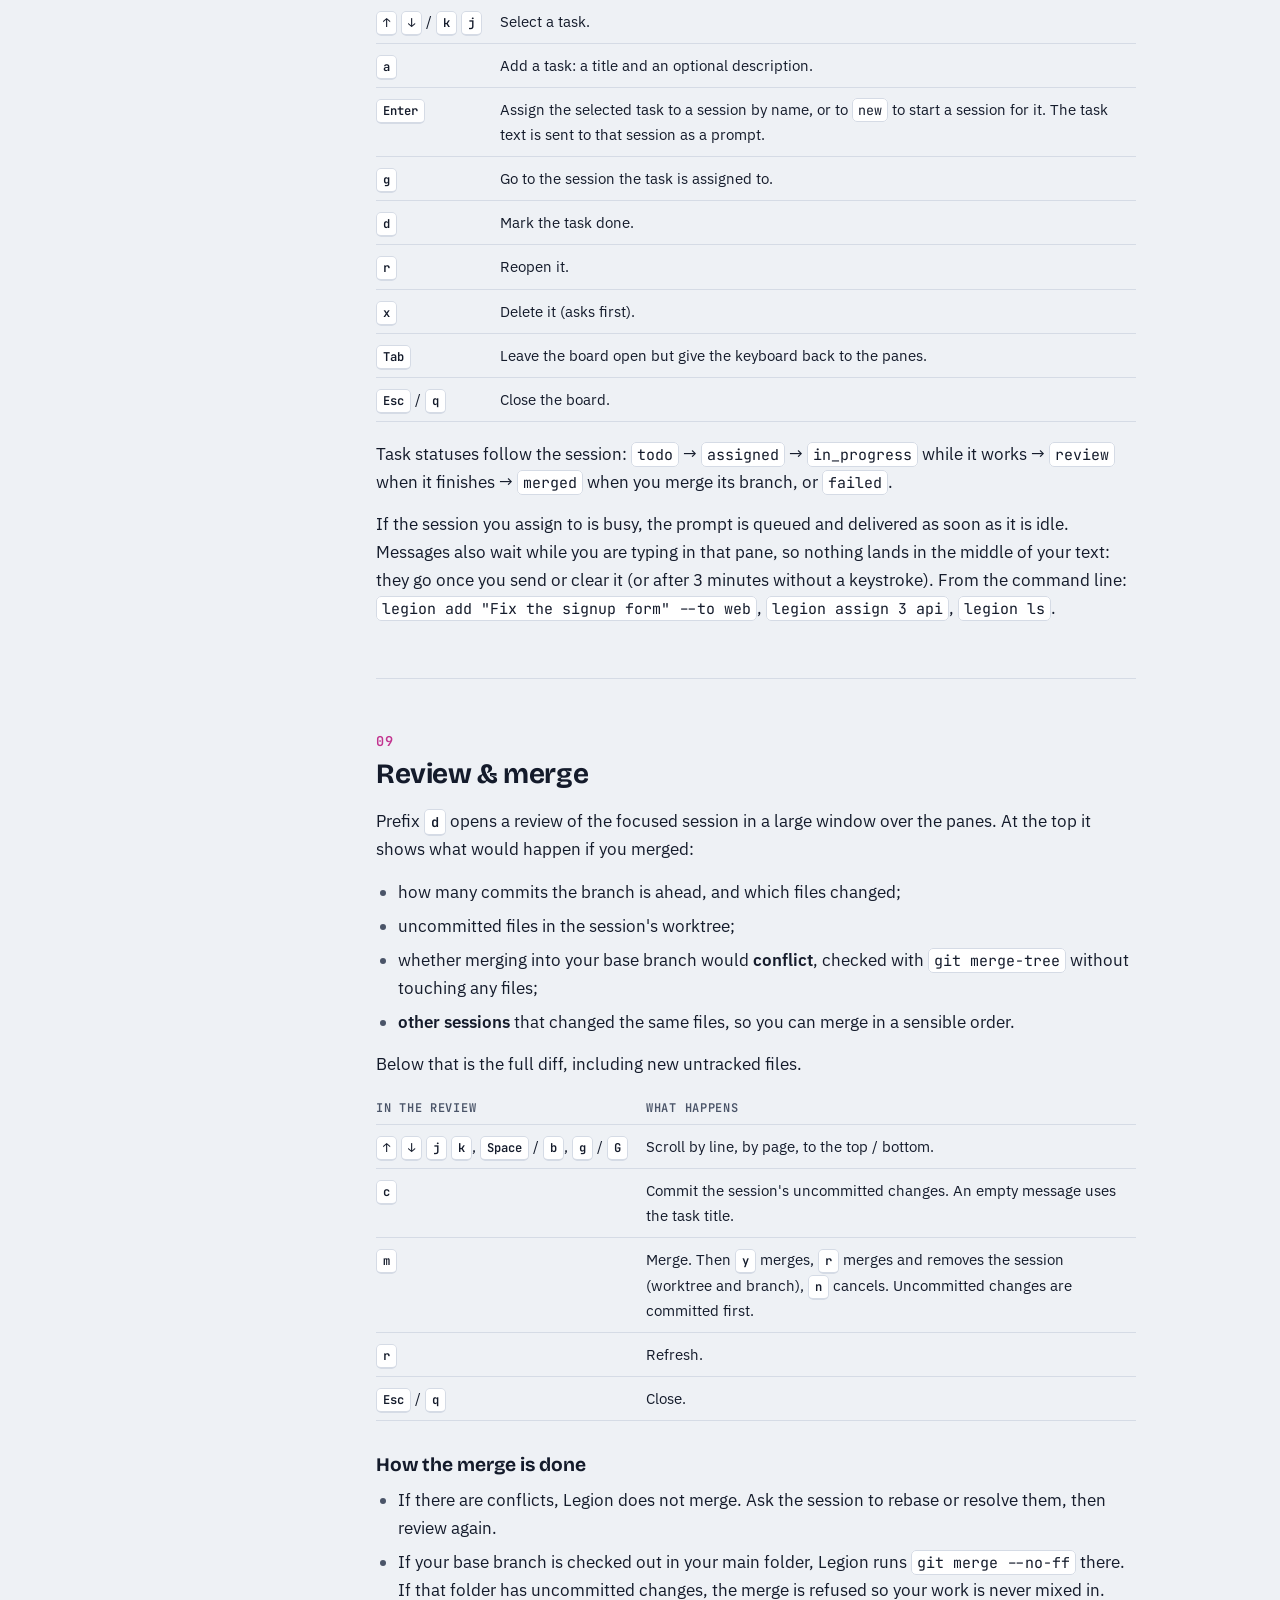
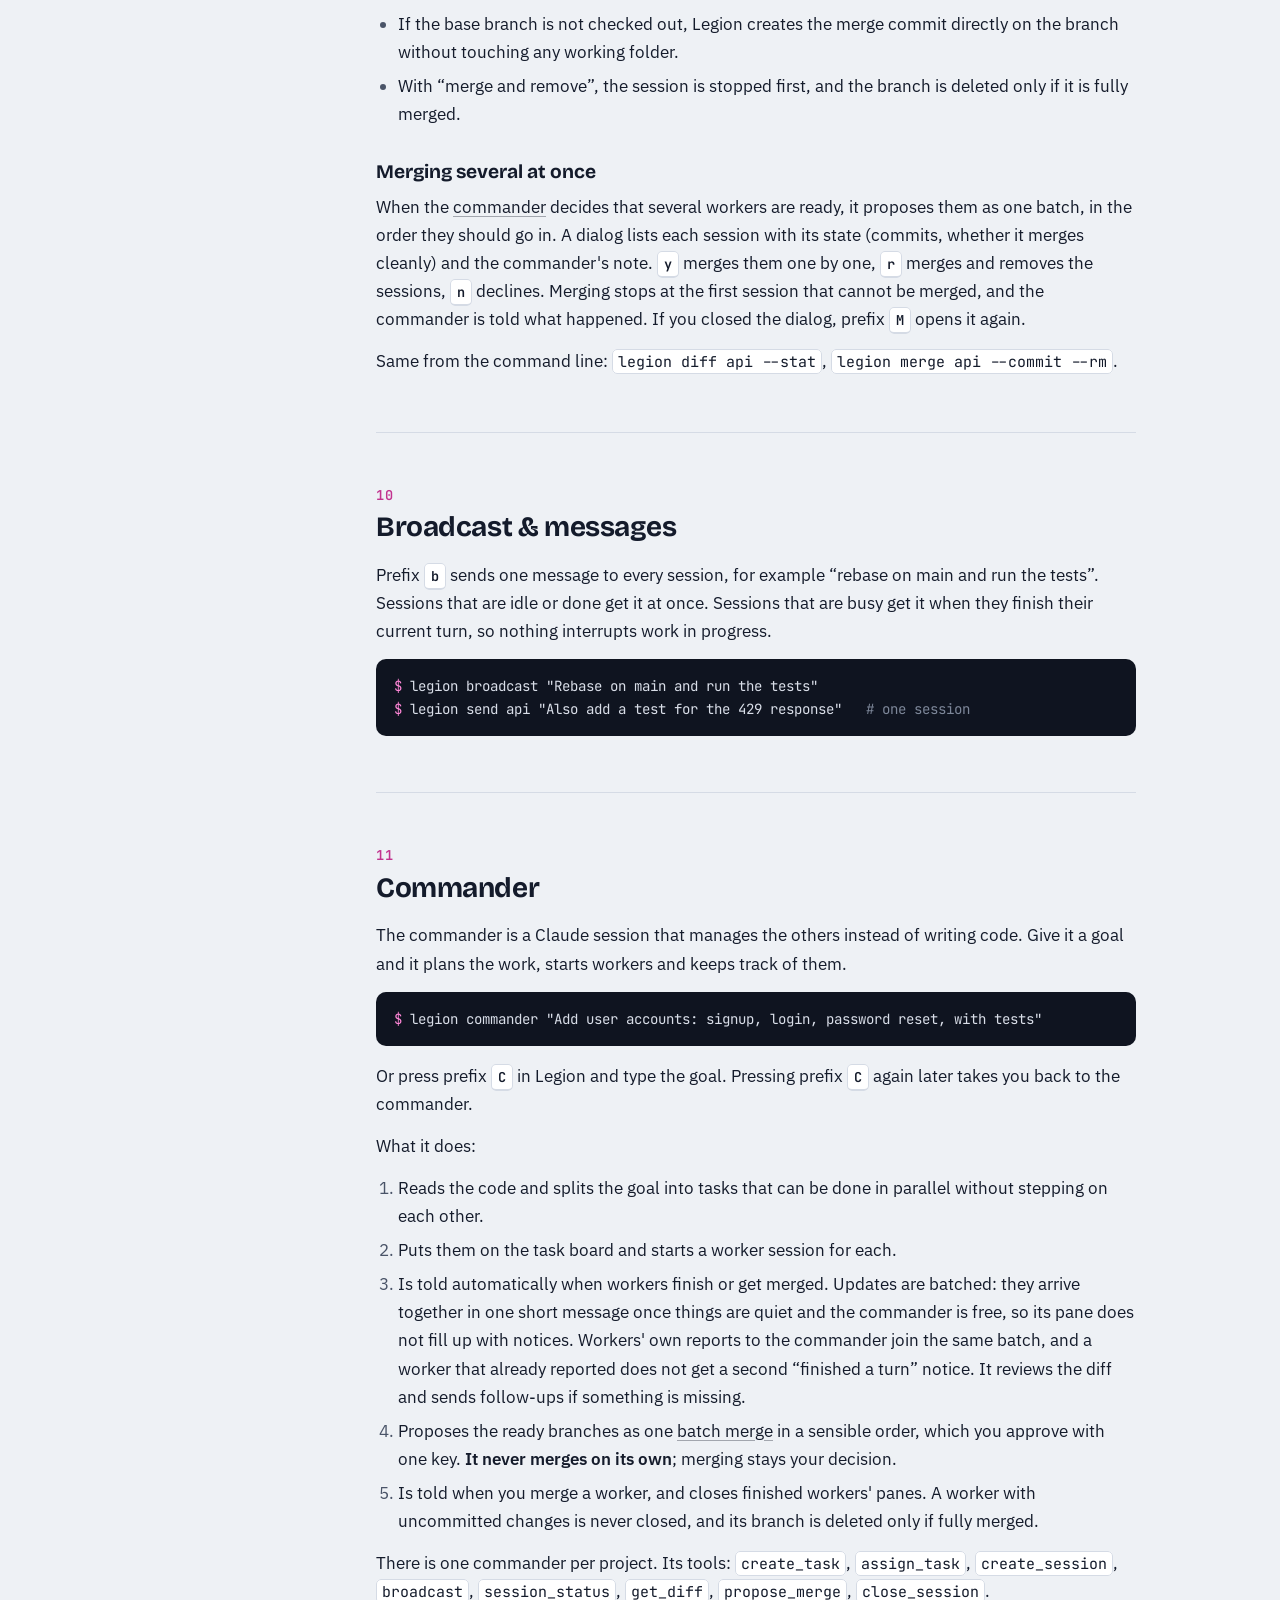
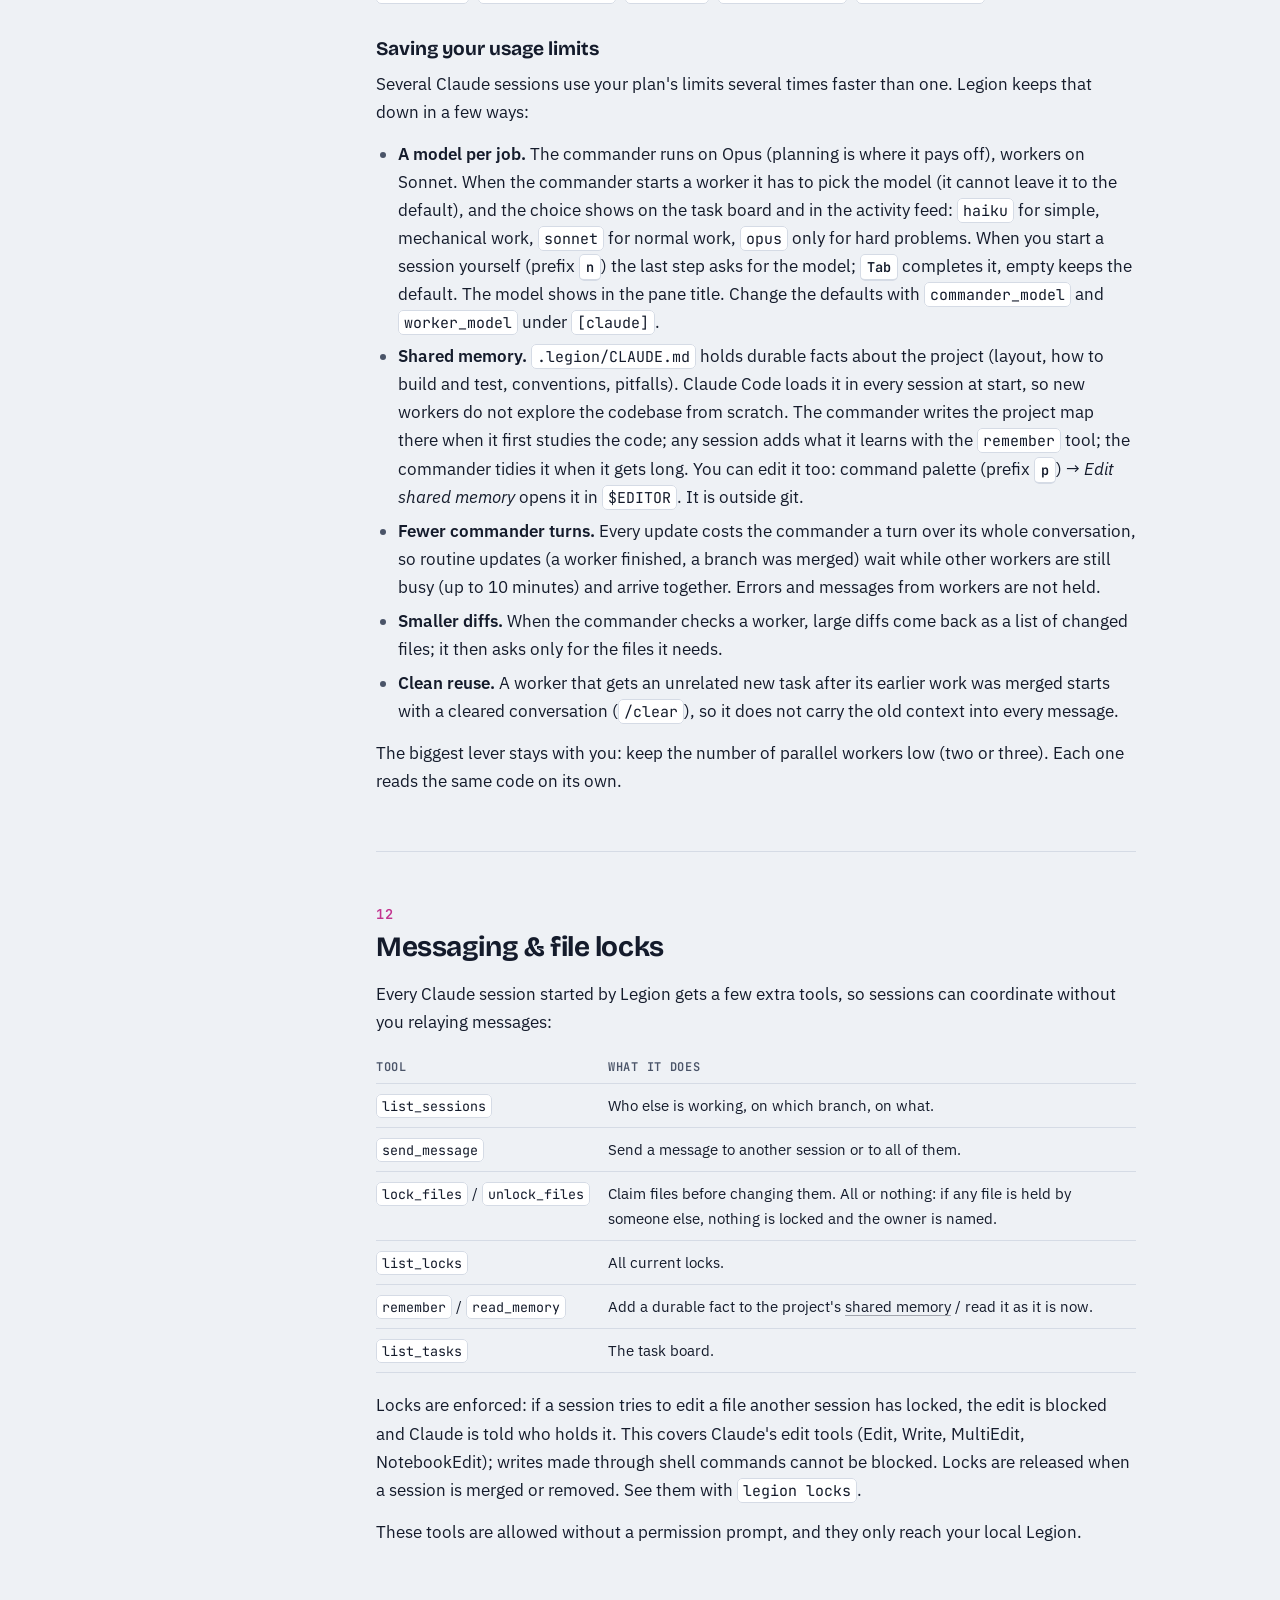
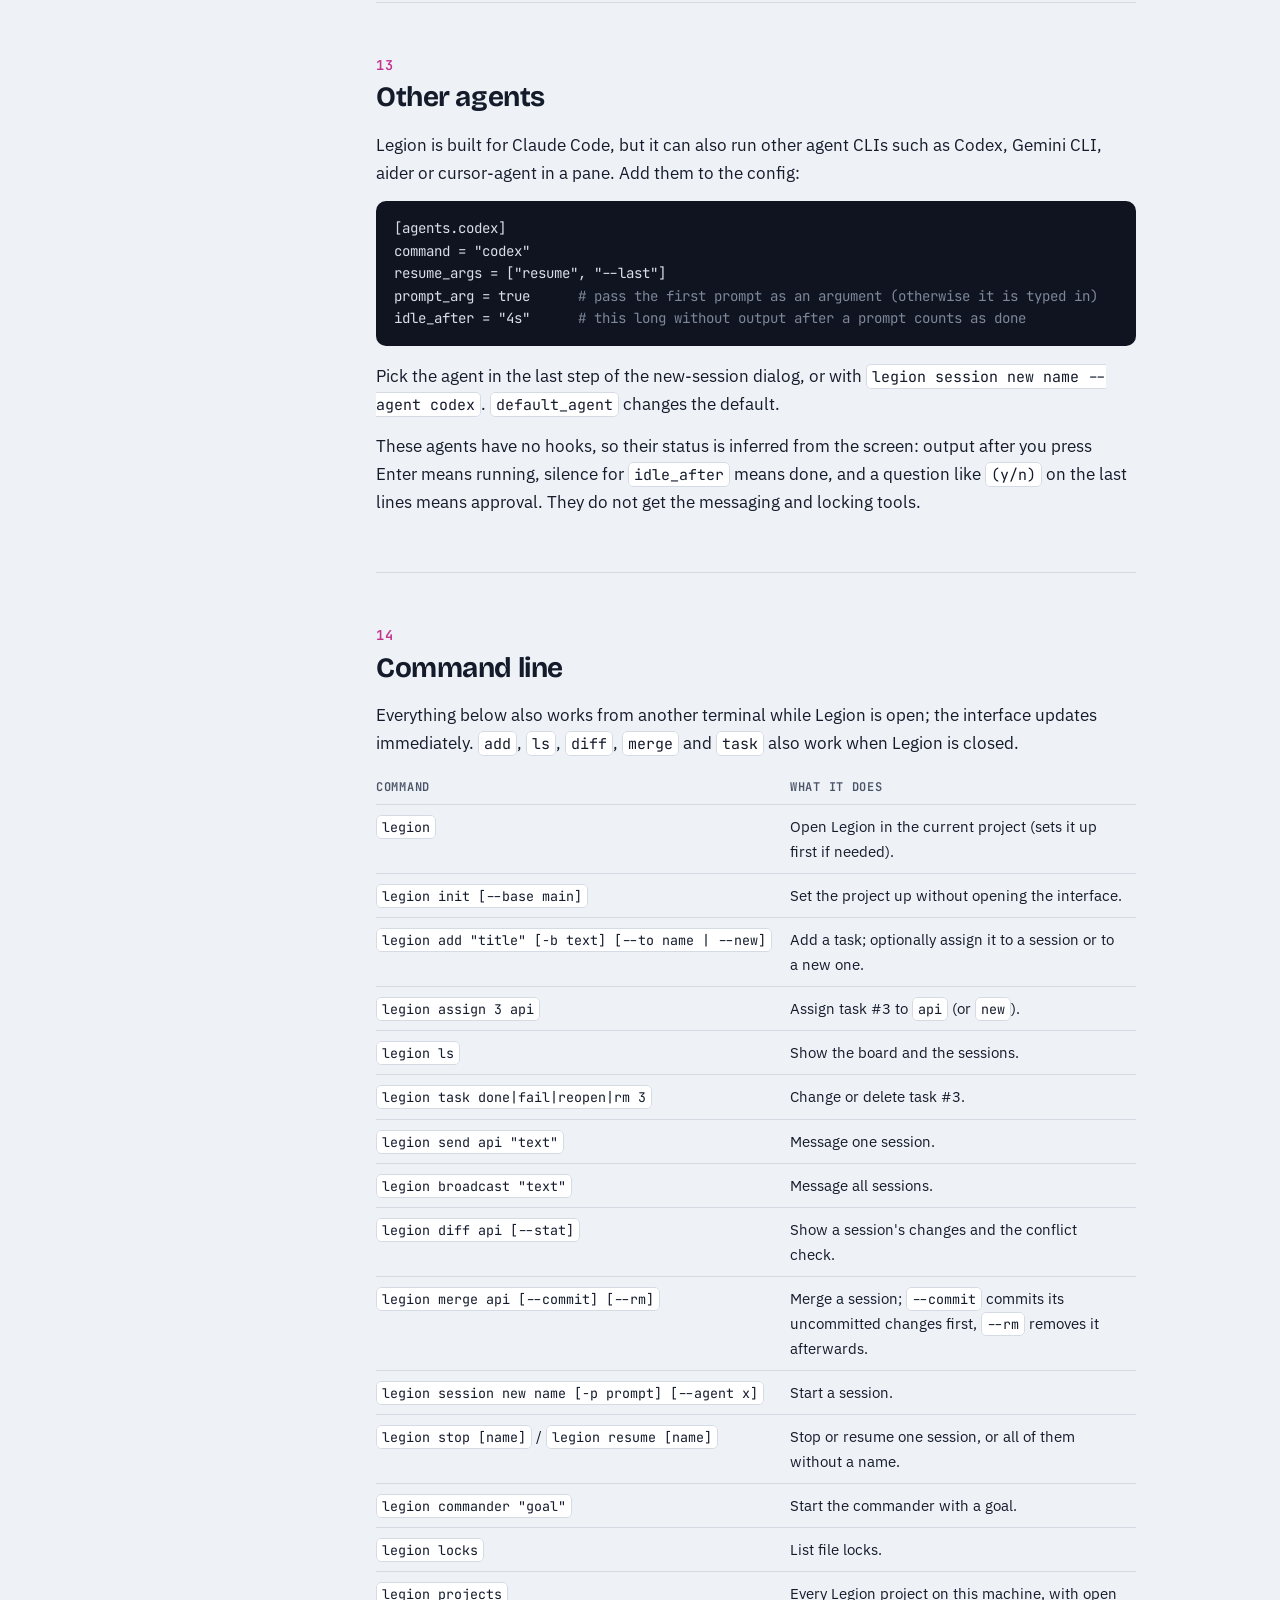
==== commit 83ab3718: "Update site from Legion v0.1.34" ====
--- a/docs/index.html
+++ b/docs/index.html
@@ -319,7 +319,7 @@
       <h3 id="limits">Saving your usage limits</h3>
       <p>Several Claude sessions use your plan's limits several times faster than one. Legion keeps that down in a few ways:</p>
       <ul>
-        <li><strong>A model per job.</strong> The commander runs on Opus (planning is where it pays off), workers on Sonnet. When the commander assigns a task it picks the model: <code>haiku</code> for simple, mechanical work, <code>sonnet</code> for normal work, <code>opus</code> only for hard problems. When you start a session yourself (prefix <kbd>n</kbd>) the last step asks for the model; <kbd>Tab</kbd> completes it, empty keeps the default. The model shows in the pane title. Change the defaults with <code>commander_model</code> and <code>worker_model</code> under <code>[claude]</code>.</li>
+        <li><strong>A model per job.</strong> The commander runs on Opus (planning is where it pays off), workers on Sonnet. When the commander starts a worker it has to pick the model (it cannot leave it to the default), and the choice shows on the task board and in the activity feed: <code>haiku</code> for simple, mechanical work, <code>sonnet</code> for normal work, <code>opus</code> only for hard problems. When you start a session yourself (prefix <kbd>n</kbd>) the last step asks for the model; <kbd>Tab</kbd> completes it, empty keeps the default. The model shows in the pane title. Change the defaults with <code>commander_model</code> and <code>worker_model</code> under <code>[claude]</code>.</li>
         <li><strong>Shared memory.</strong> <code>.legion/CLAUDE.md</code> holds durable facts about the project (layout, how to build and test, conventions, pitfalls). Claude Code loads it in every session at start, so new workers do not explore the codebase from scratch. The commander writes the project map there when it first studies the code; any session adds what it learns with the <code>remember</code> tool; the commander tidies it when it gets long. You can edit it too: command palette (prefix <kbd>p</kbd>) → <em>Edit shared memory</em> opens it in <code>$EDITOR</code>. It is outside git.</li>
         <li><strong>Fewer commander turns.</strong> Every update costs the commander a turn over its whole conversation, so routine updates (a worker finished, a branch was merged) wait while other workers are still busy (up to 10 minutes) and arrive together. Errors and messages from workers are not held.</li>
         <li><strong>Smaller diffs.</strong> When the commander checks a worker, large diffs come back as a list of changed files; it then asks only for the files it needs.</li>
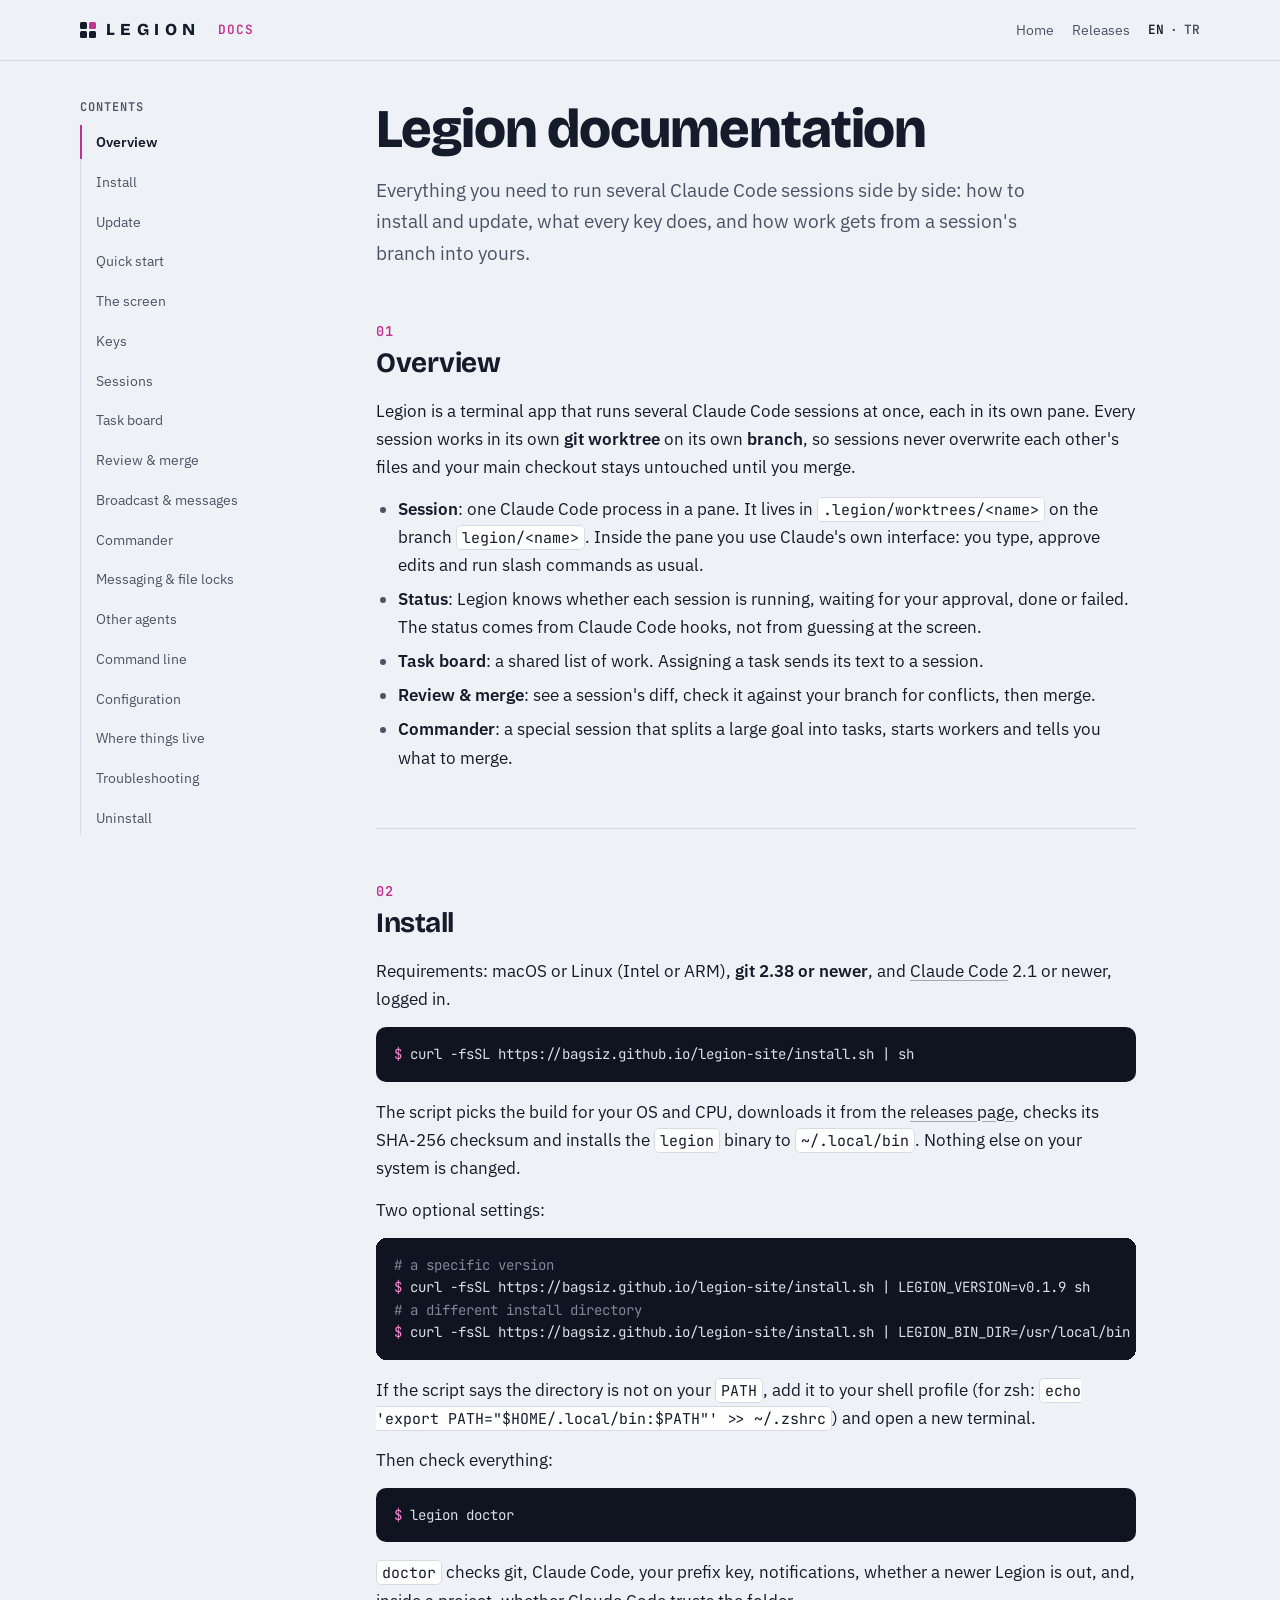
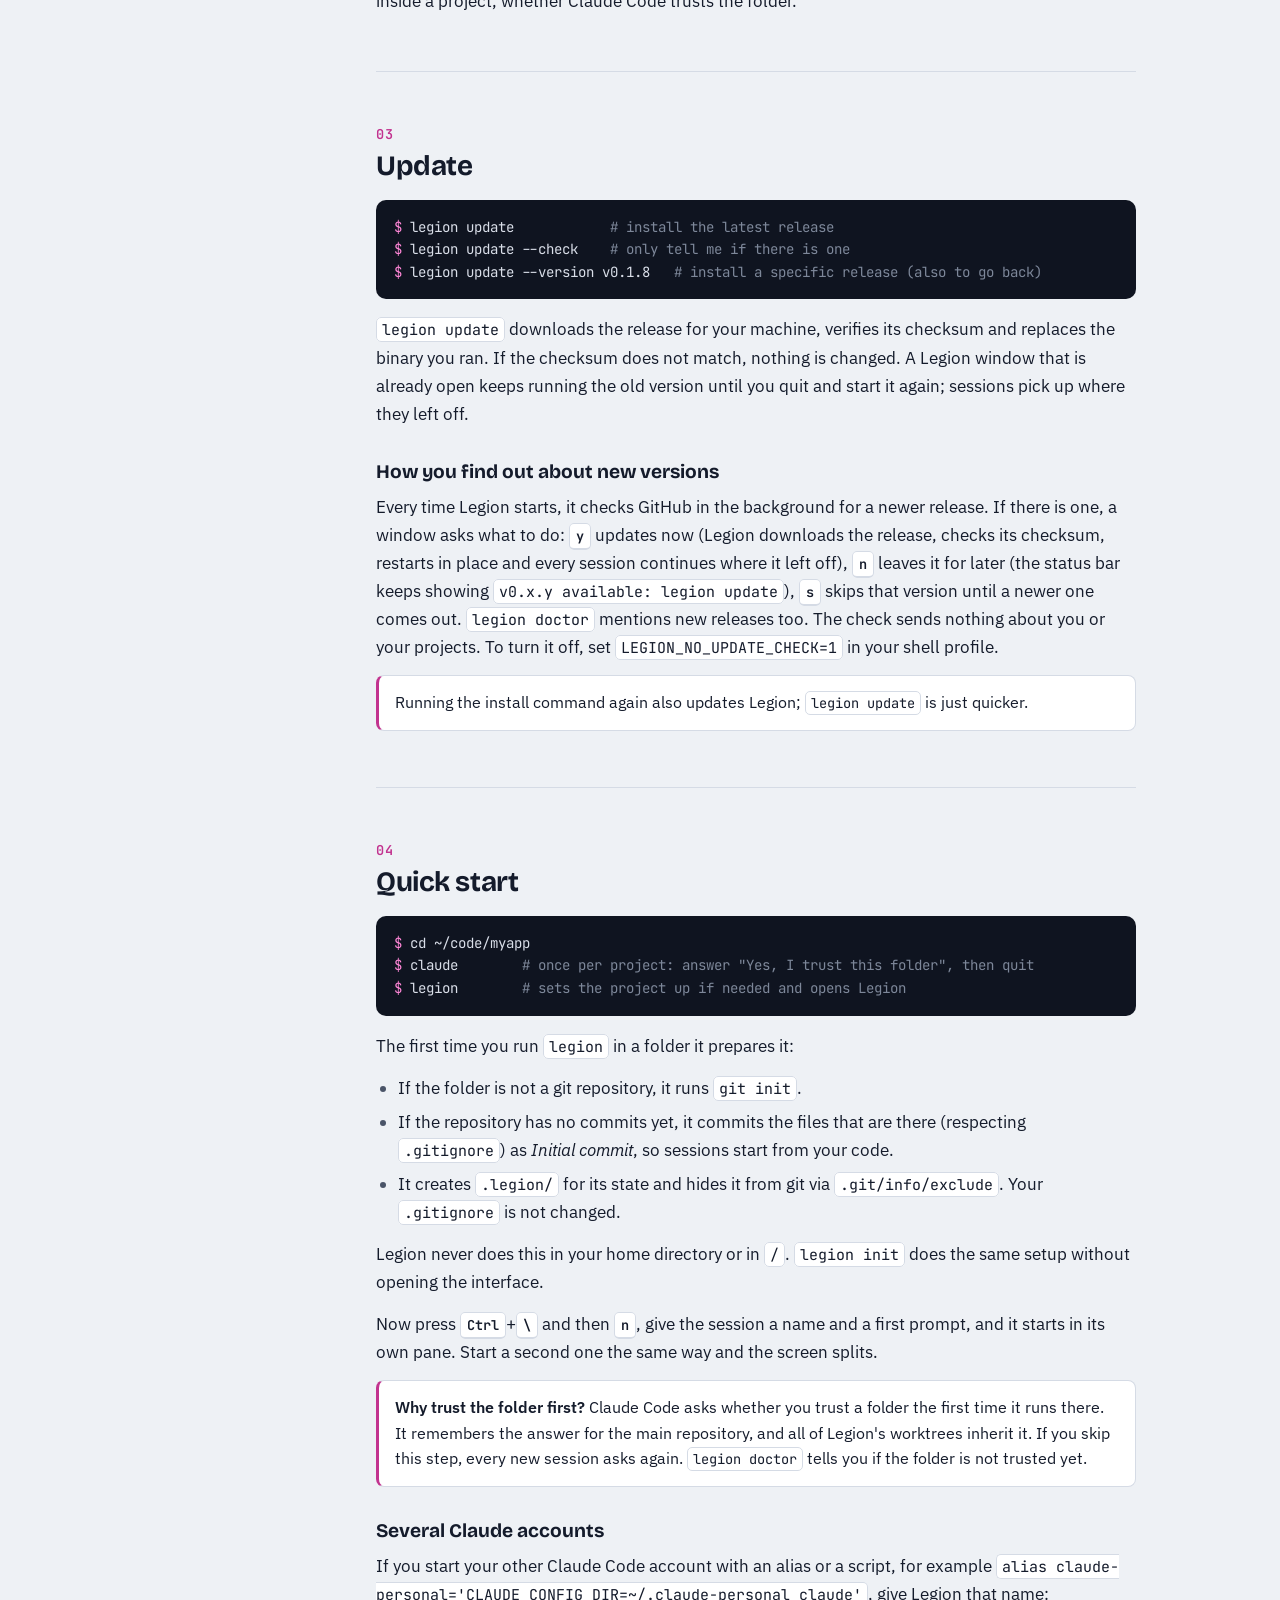
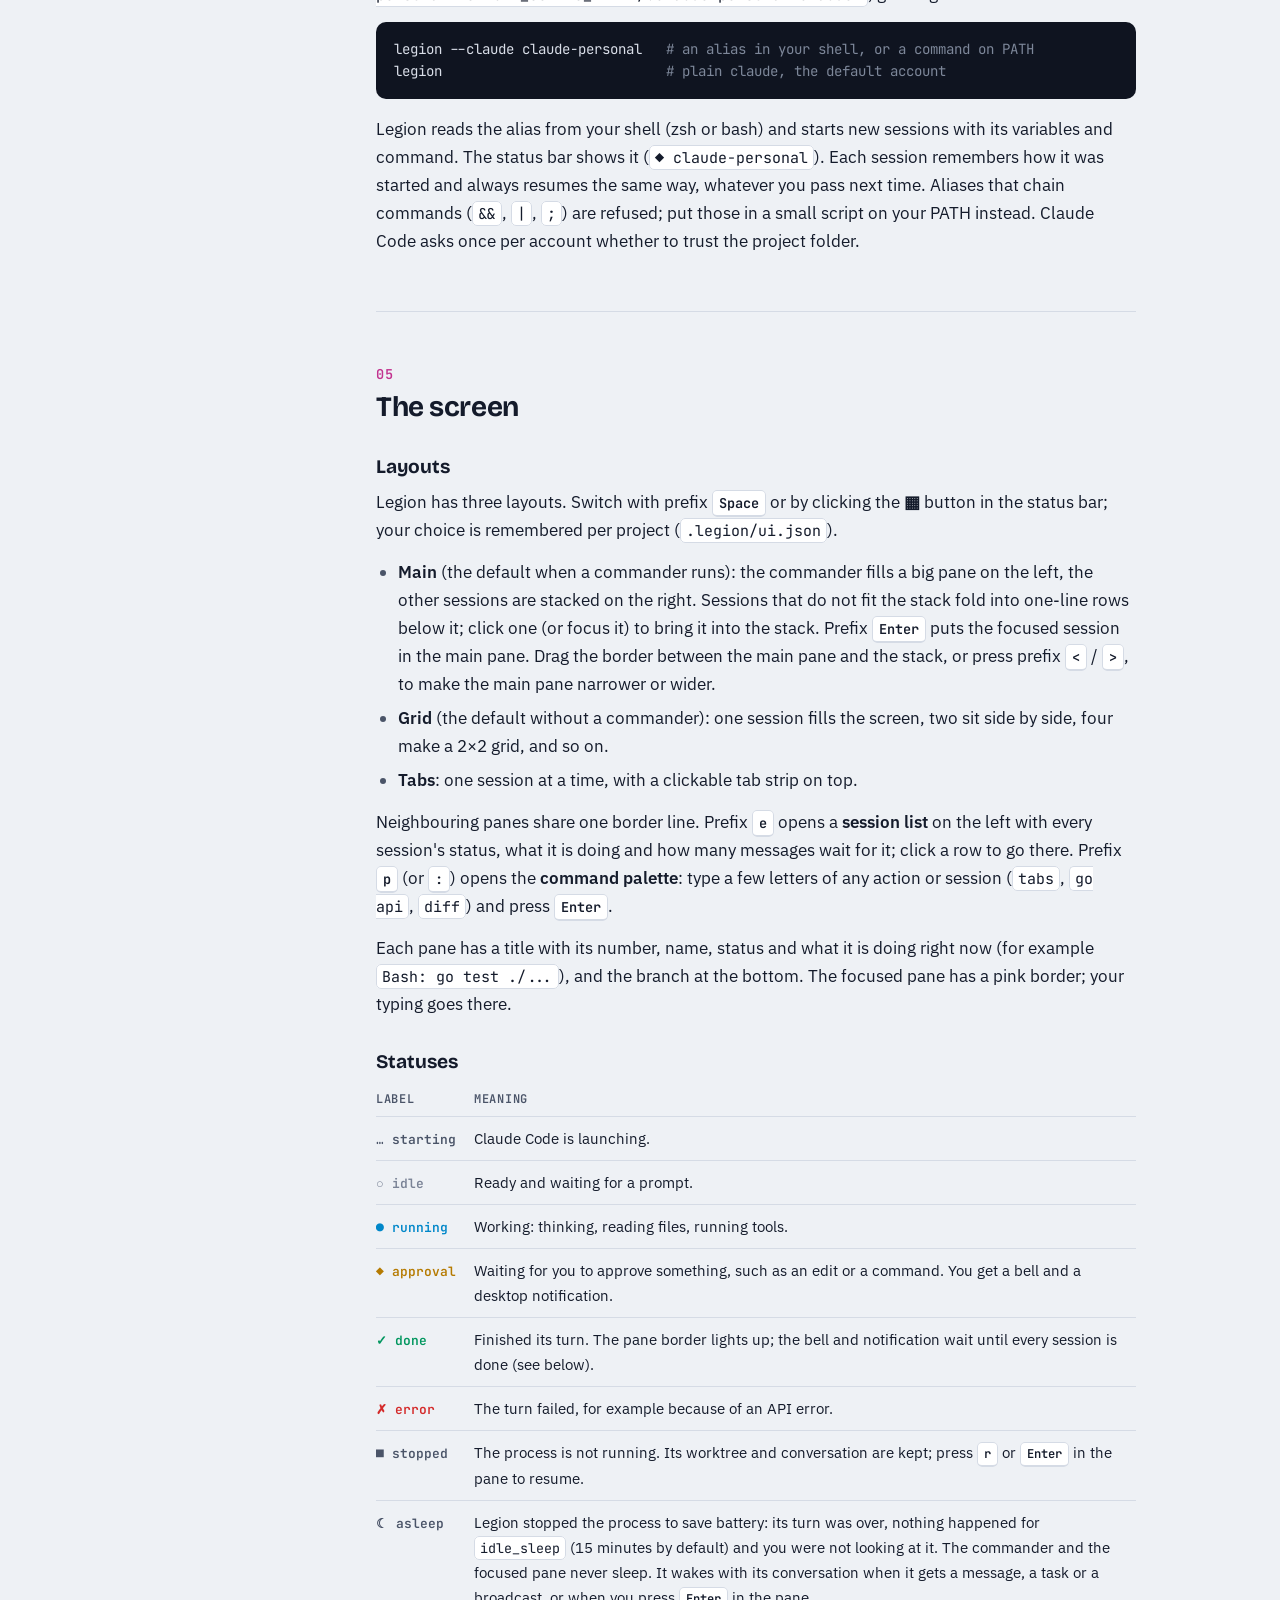
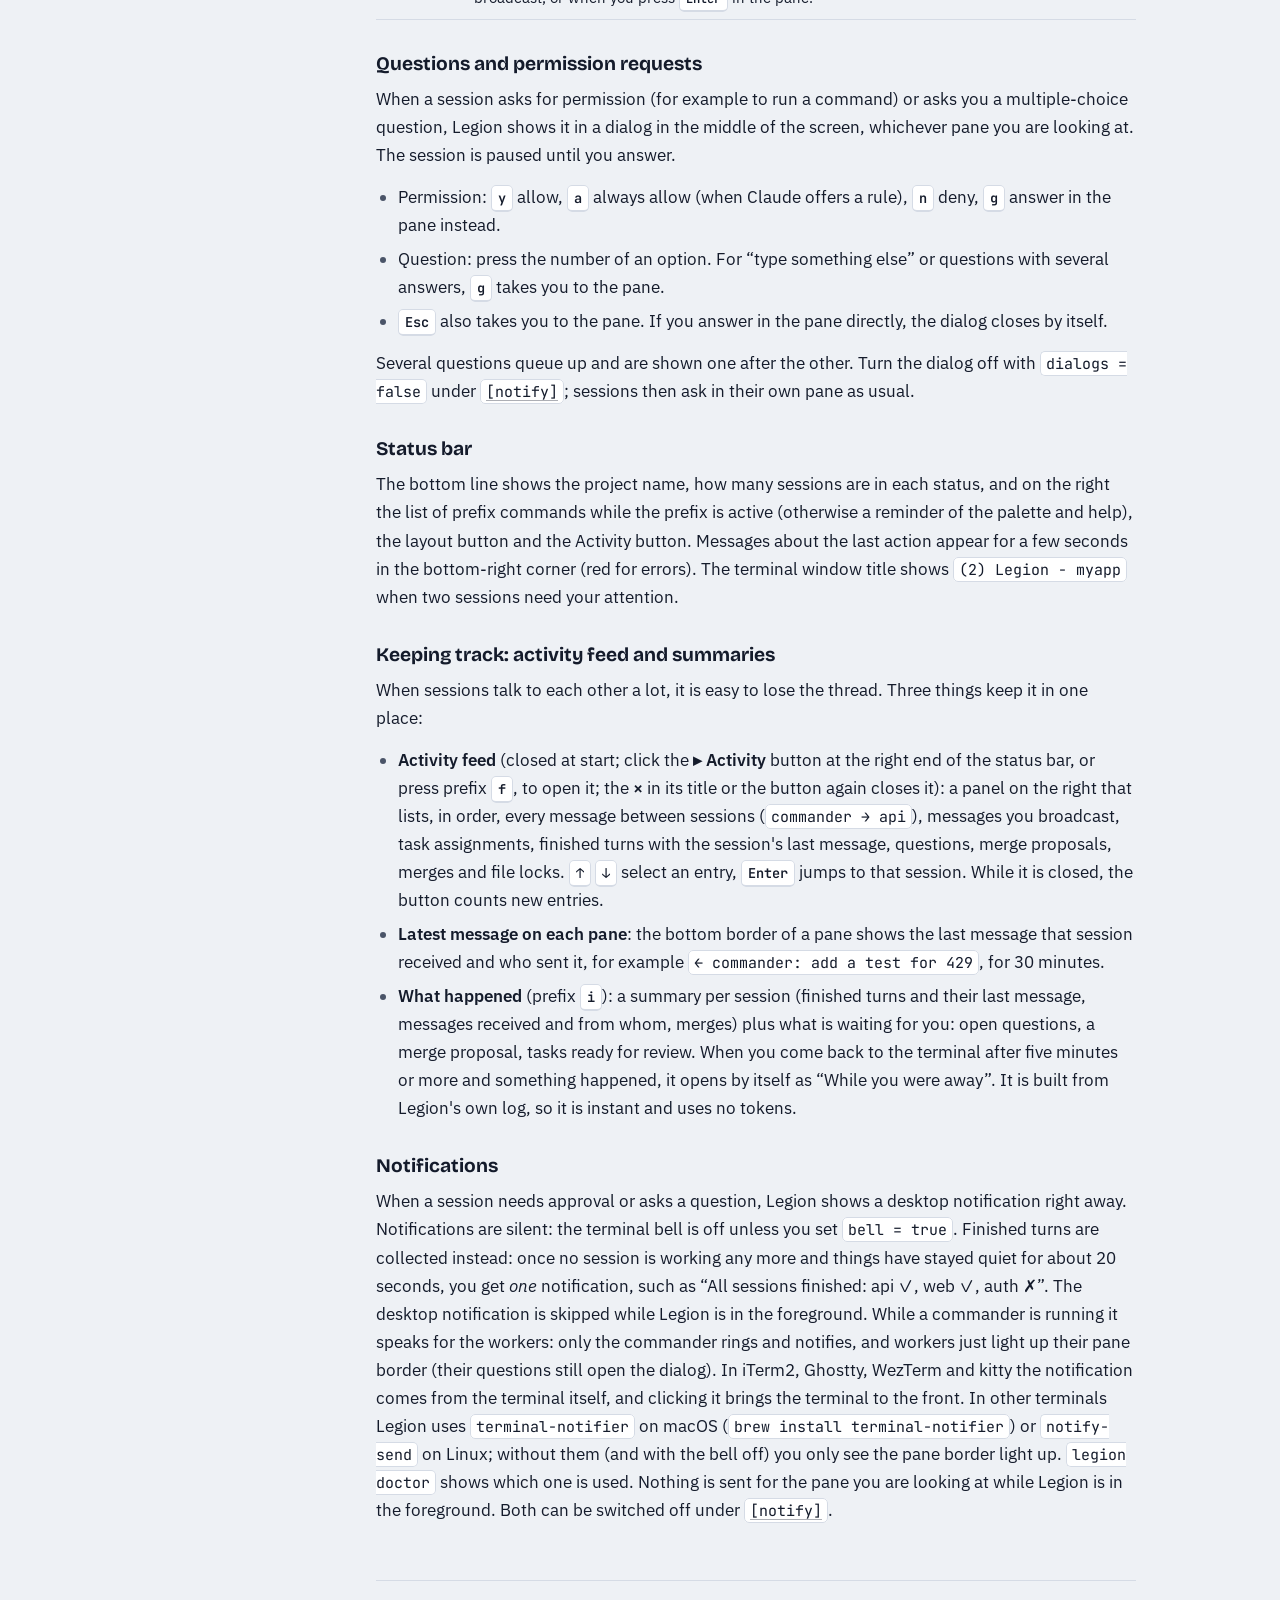
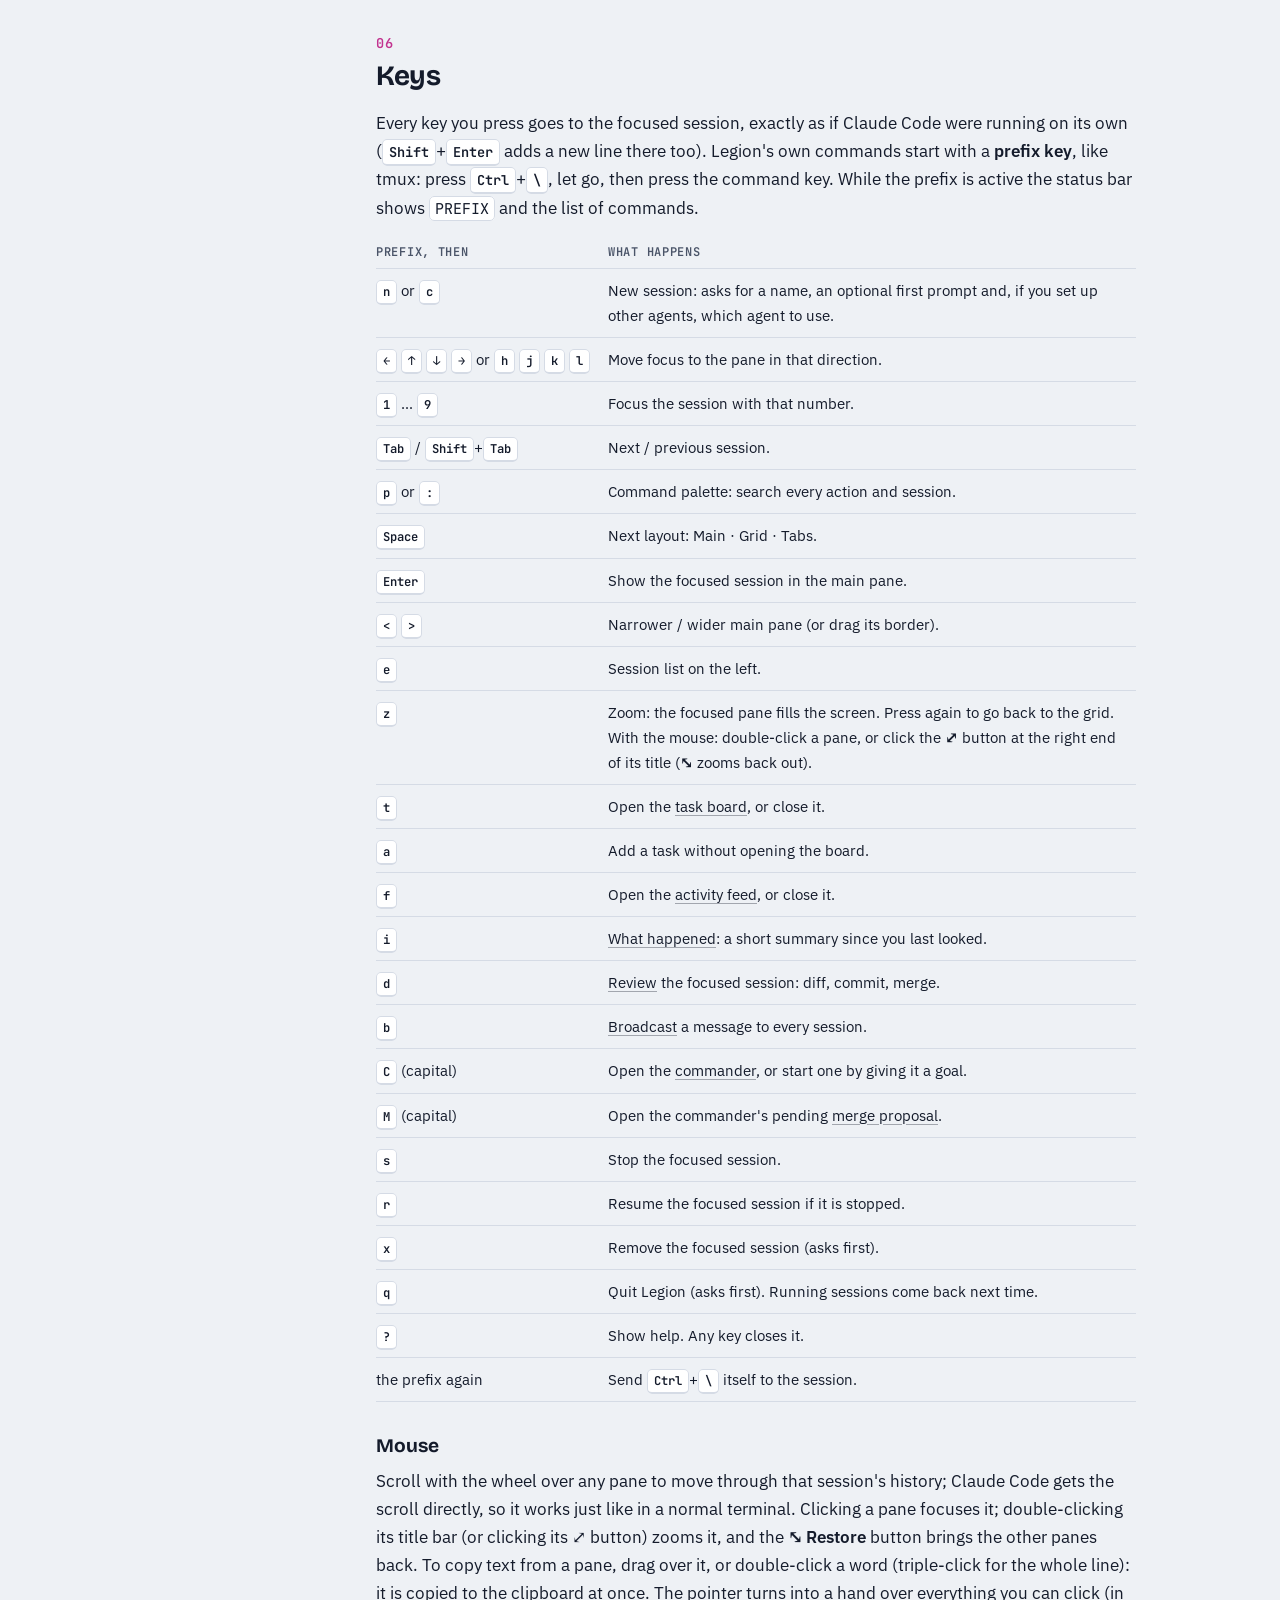
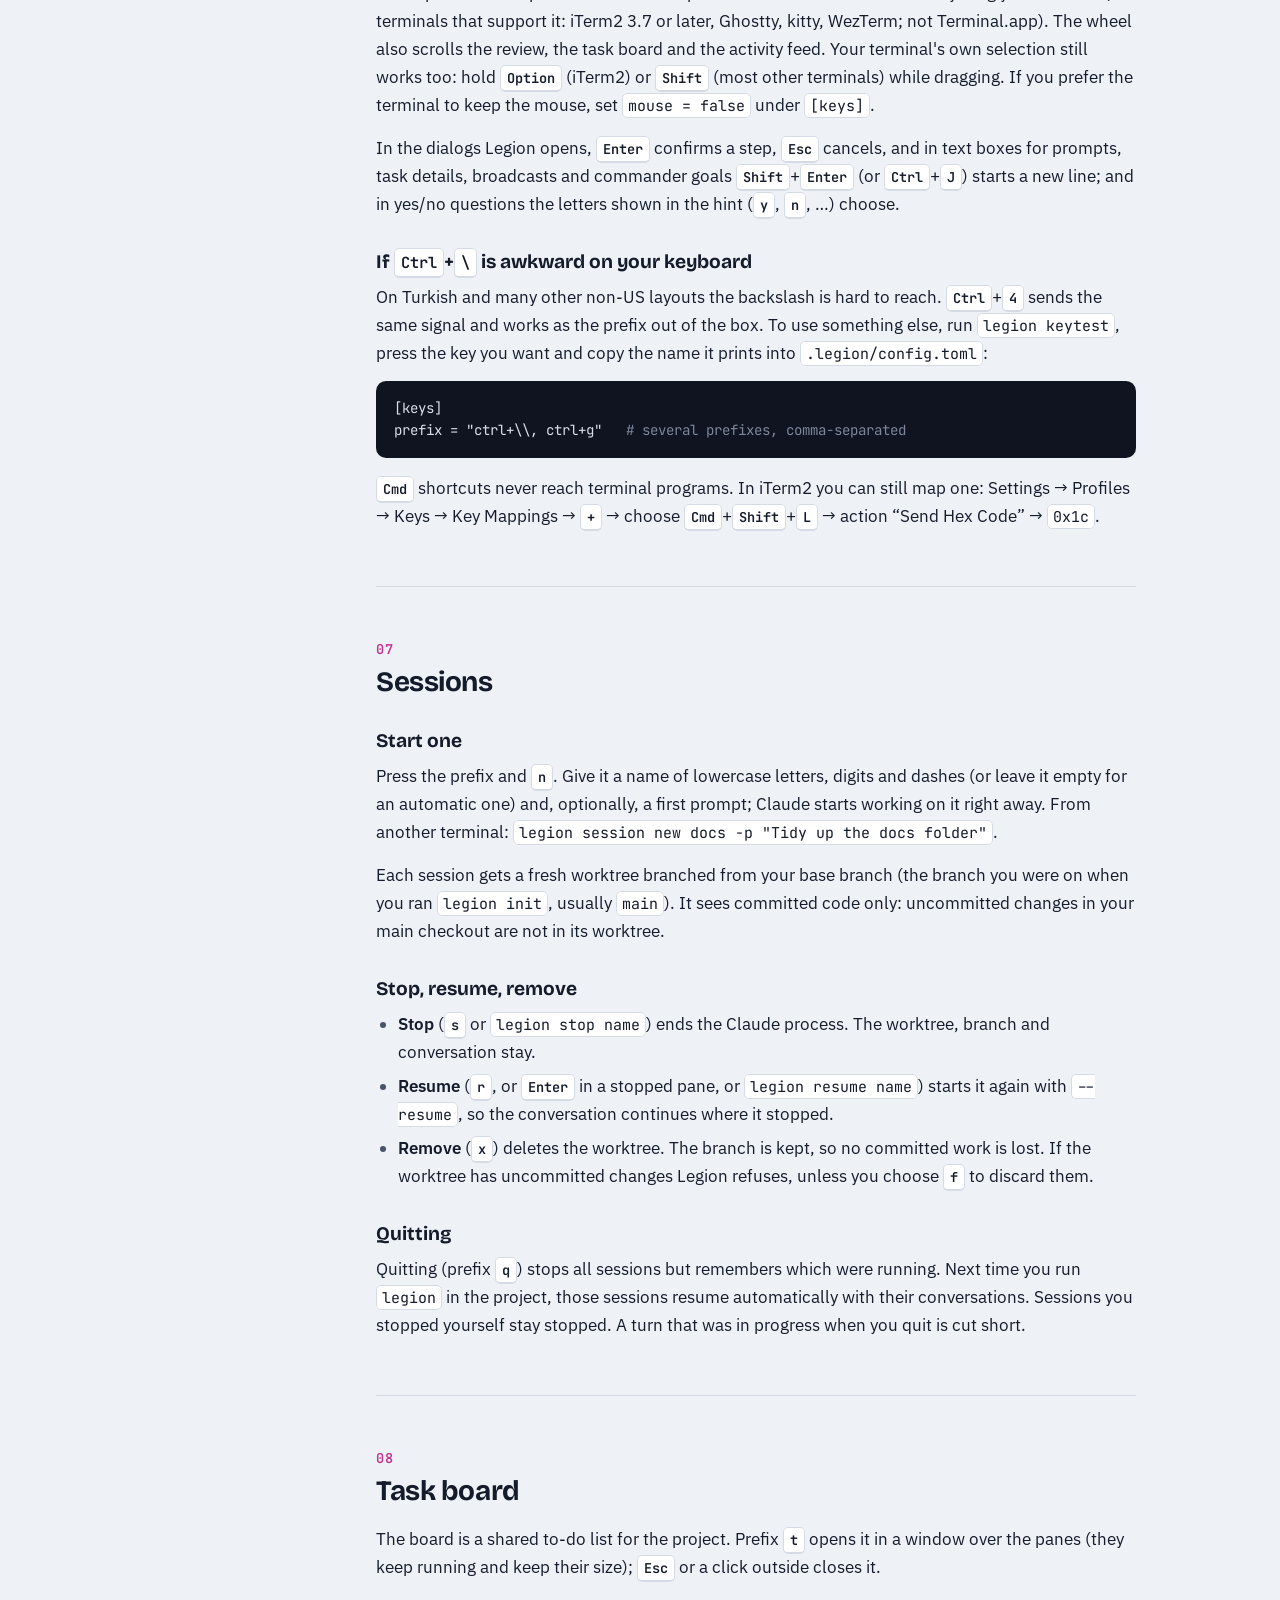
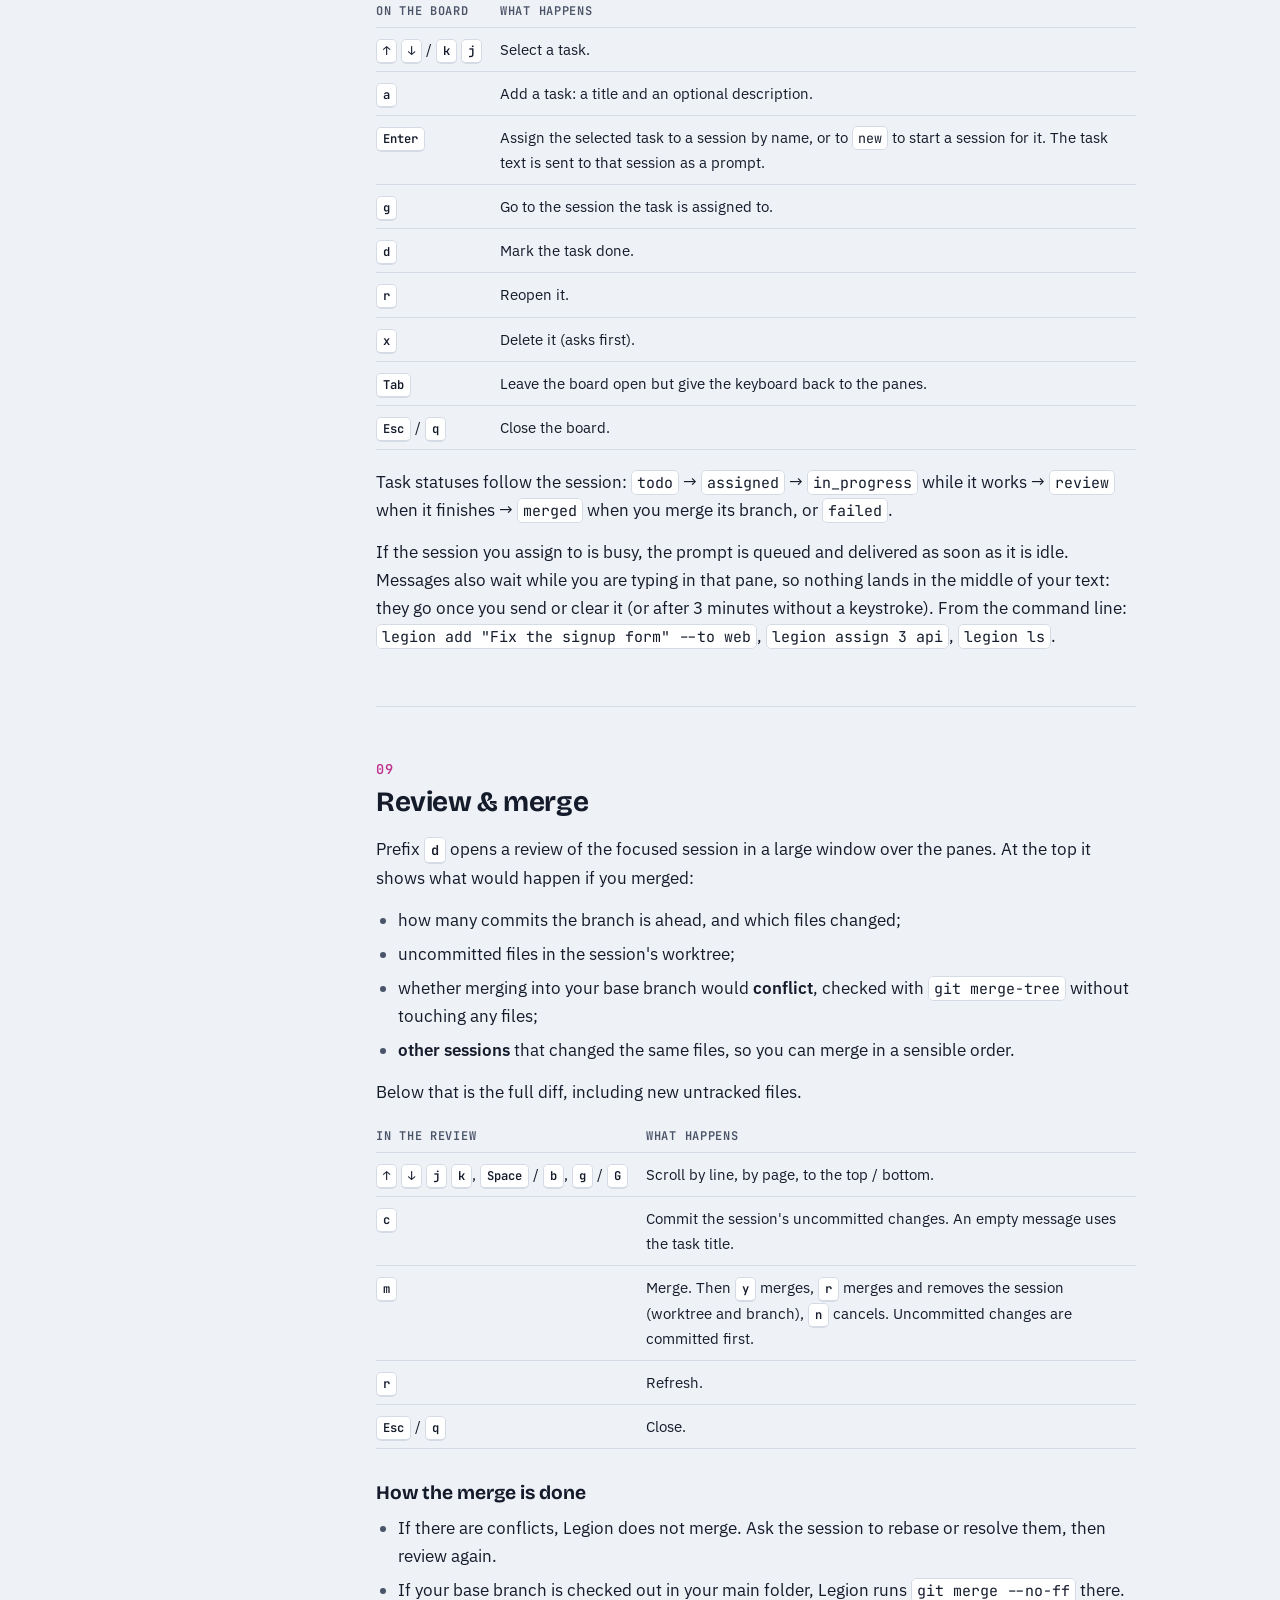
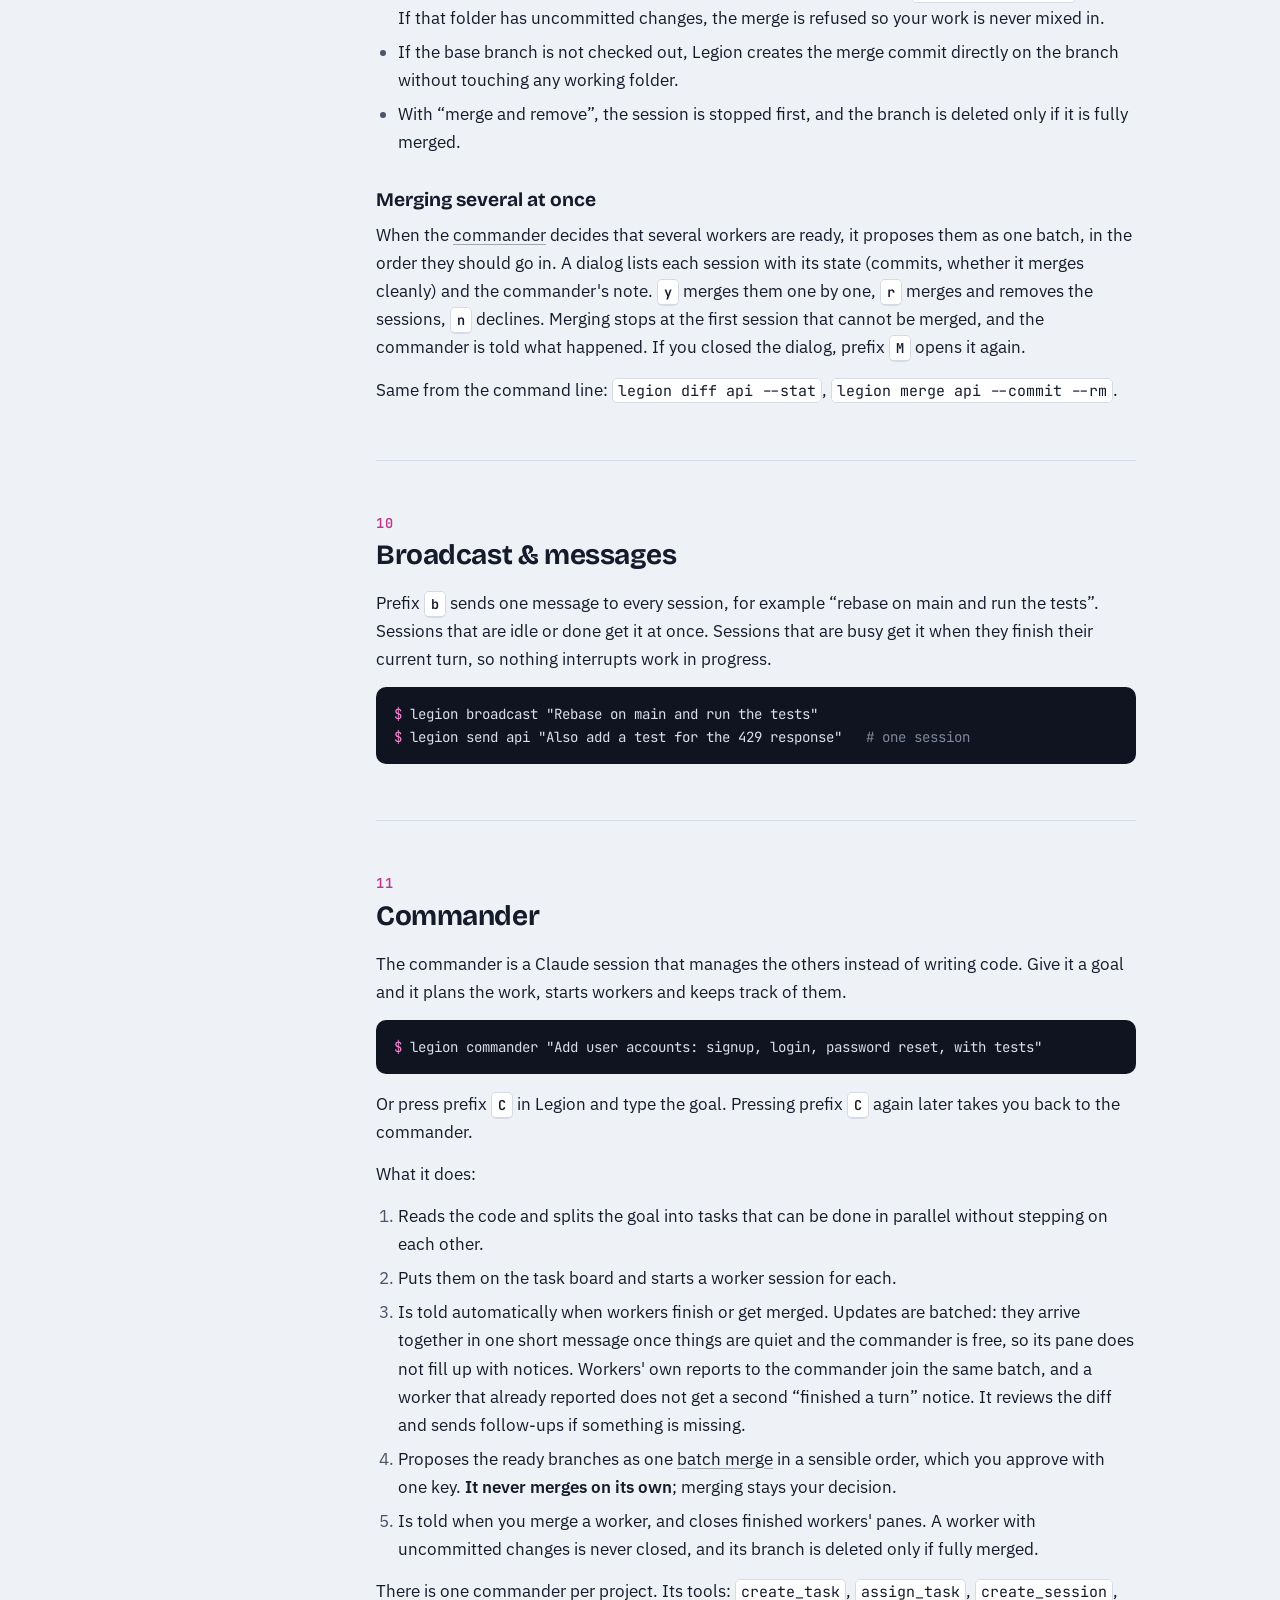
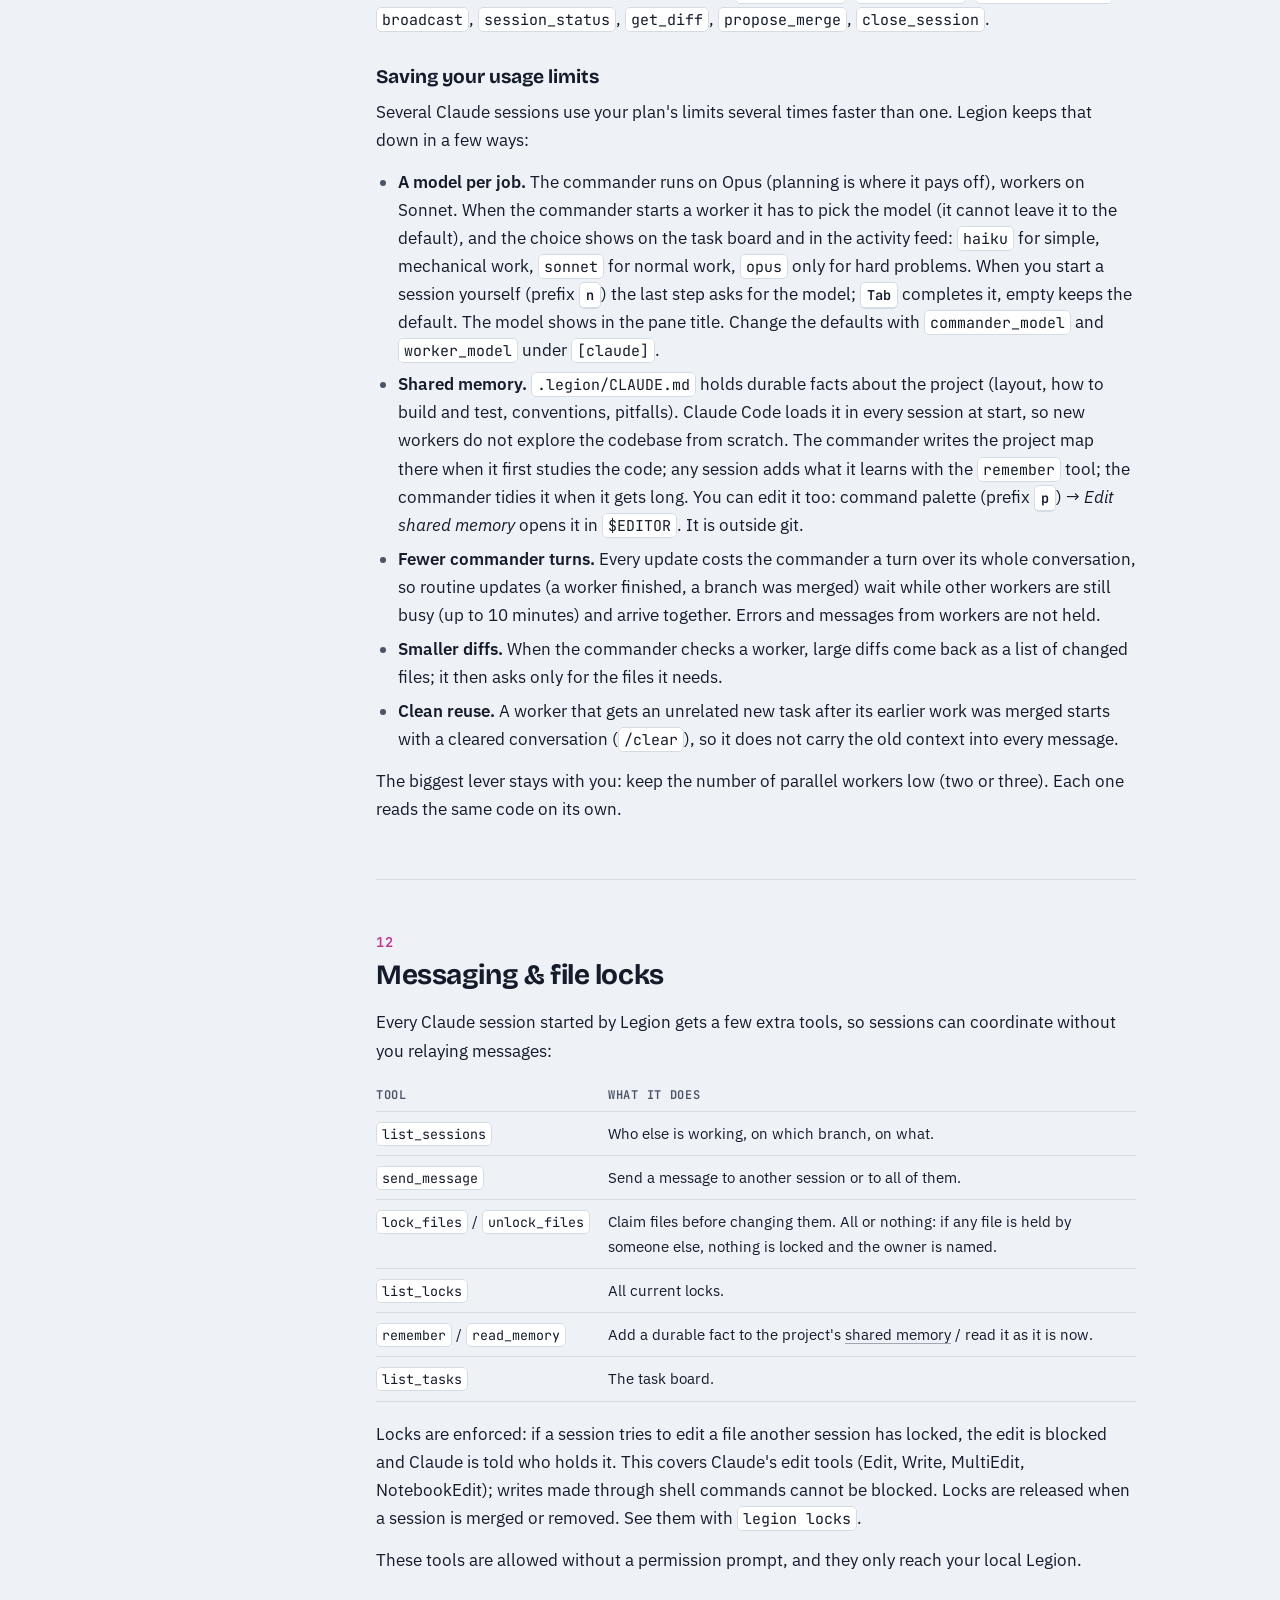
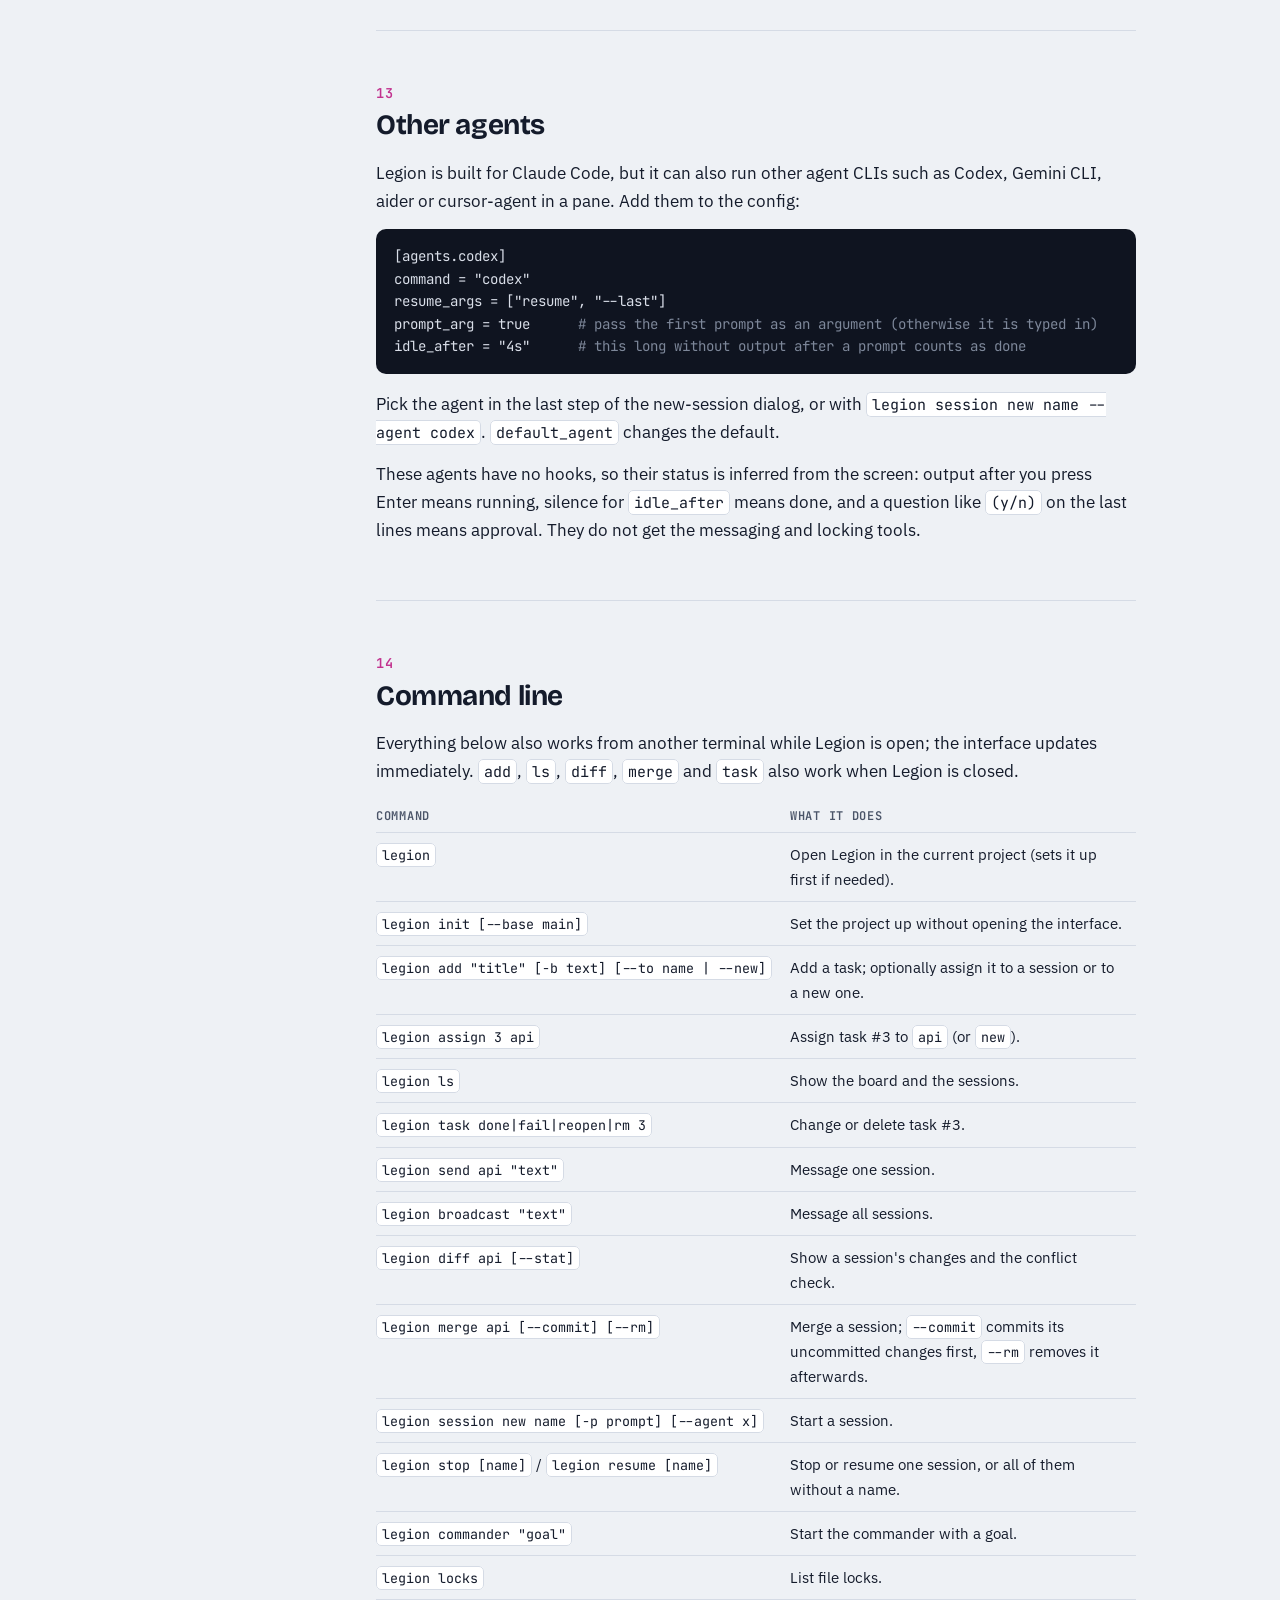
==== commit edd43932: "Update site from Legion v0.1.36" ====
--- a/docs/index.html
+++ b/docs/index.html
@@ -182,7 +182,7 @@
         <li><strong>What happened</strong> (prefix <kbd>i</kbd>): a summary per session (finished turns and their last message, messages received and from whom, merges) plus what is waiting for you: open questions, a merge proposal, tasks ready for review. When you come back to the terminal after five minutes or more and something happened, it opens by itself as “While you were away”. It is built from Legion's own log, so it is instant and uses no tokens.</li>
       </ul>
       <h3 id="notifications">Notifications</h3>
-      <p>When a session needs approval or asks a question, Legion rings the terminal bell and shows a desktop notification right away. Finished turns are collected instead: once no session is working any more and things have stayed quiet for about 20 seconds, you get <em>one</em> notification, such as “All sessions finished: api ✓, web ✓, auth ✗”. The desktop notification is skipped while Legion is in the foreground. While a commander is running it speaks for the workers: only the commander rings and notifies, and workers just light up their pane border (their questions still open the dialog). In iTerm2, Ghostty, WezTerm and kitty the notification comes from the terminal itself, and clicking it brings the terminal to the front. In other terminals Legion uses <code>terminal-notifier</code> on macOS (<code>brew install terminal-notifier</code>) or <code>notify-send</code> on Linux; without them you get the bell only. <code>legion doctor</code> shows which one is used. Nothing is sent for the pane you are looking at while Legion is in the foreground. Both can be switched off under <a href="#config"><code>[notify]</code></a>.</p>
+      <p>When a session needs approval or asks a question, Legion shows a desktop notification right away. Notifications are silent: the terminal bell is off unless you set <code>bell = true</code>. Finished turns are collected instead: once no session is working any more and things have stayed quiet for about 20 seconds, you get <em>one</em> notification, such as “All sessions finished: api ✓, web ✓, auth ✗”. The desktop notification is skipped while Legion is in the foreground. While a commander is running it speaks for the workers: only the commander rings and notifies, and workers just light up their pane border (their questions still open the dialog). In iTerm2, Ghostty, WezTerm and kitty the notification comes from the terminal itself, and clicking it brings the terminal to the front. In other terminals Legion uses <code>terminal-notifier</code> on macOS (<code>brew install terminal-notifier</code>) or <code>notify-send</code> on Linux; without them (and with the bell off) you only see the pane border light up. <code>legion doctor</code> shows which one is used. Nothing is sent for the pane you are looking at while Legion is in the foreground. Both can be switched off under <a href="#config"><code>[notify]</code></a>.</p>
     </section>
 
     <section id="keys">
@@ -410,7 +410,7 @@
 <span class="c"># extra_args = ["--model", "opus"]</span>
 
 [notify]
-bell = true
+bell = false   # sound; notifications stay silent
 desktop = true
 dialogs = true              <span class="c"># ask permission requests and questions in a dialog on the main screen</span></code></pre>
       <p>Legion never changes your Claude Code settings. It gives each session its hooks and tools on the command line (<code>--settings</code>, <code>--mcp-config</code>), and only reads Claude's config to see whether a folder is trusted.</p>
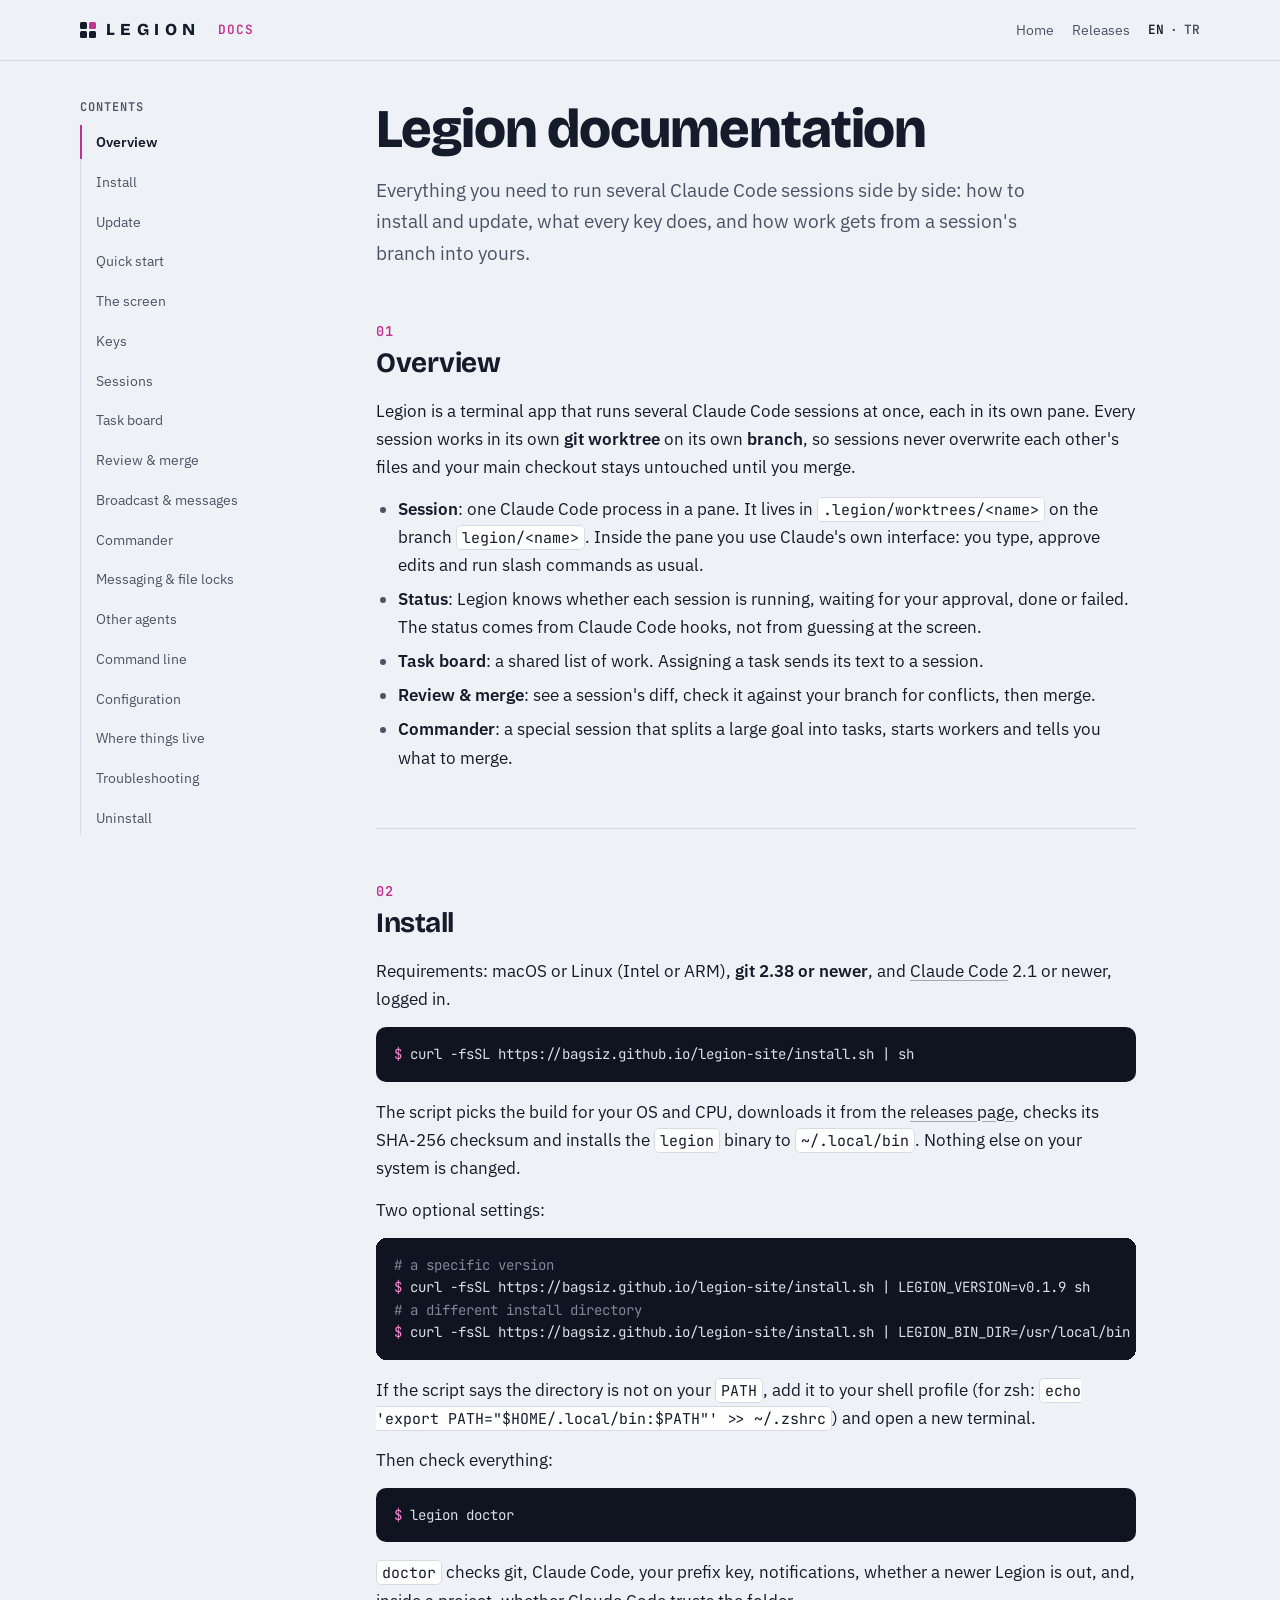
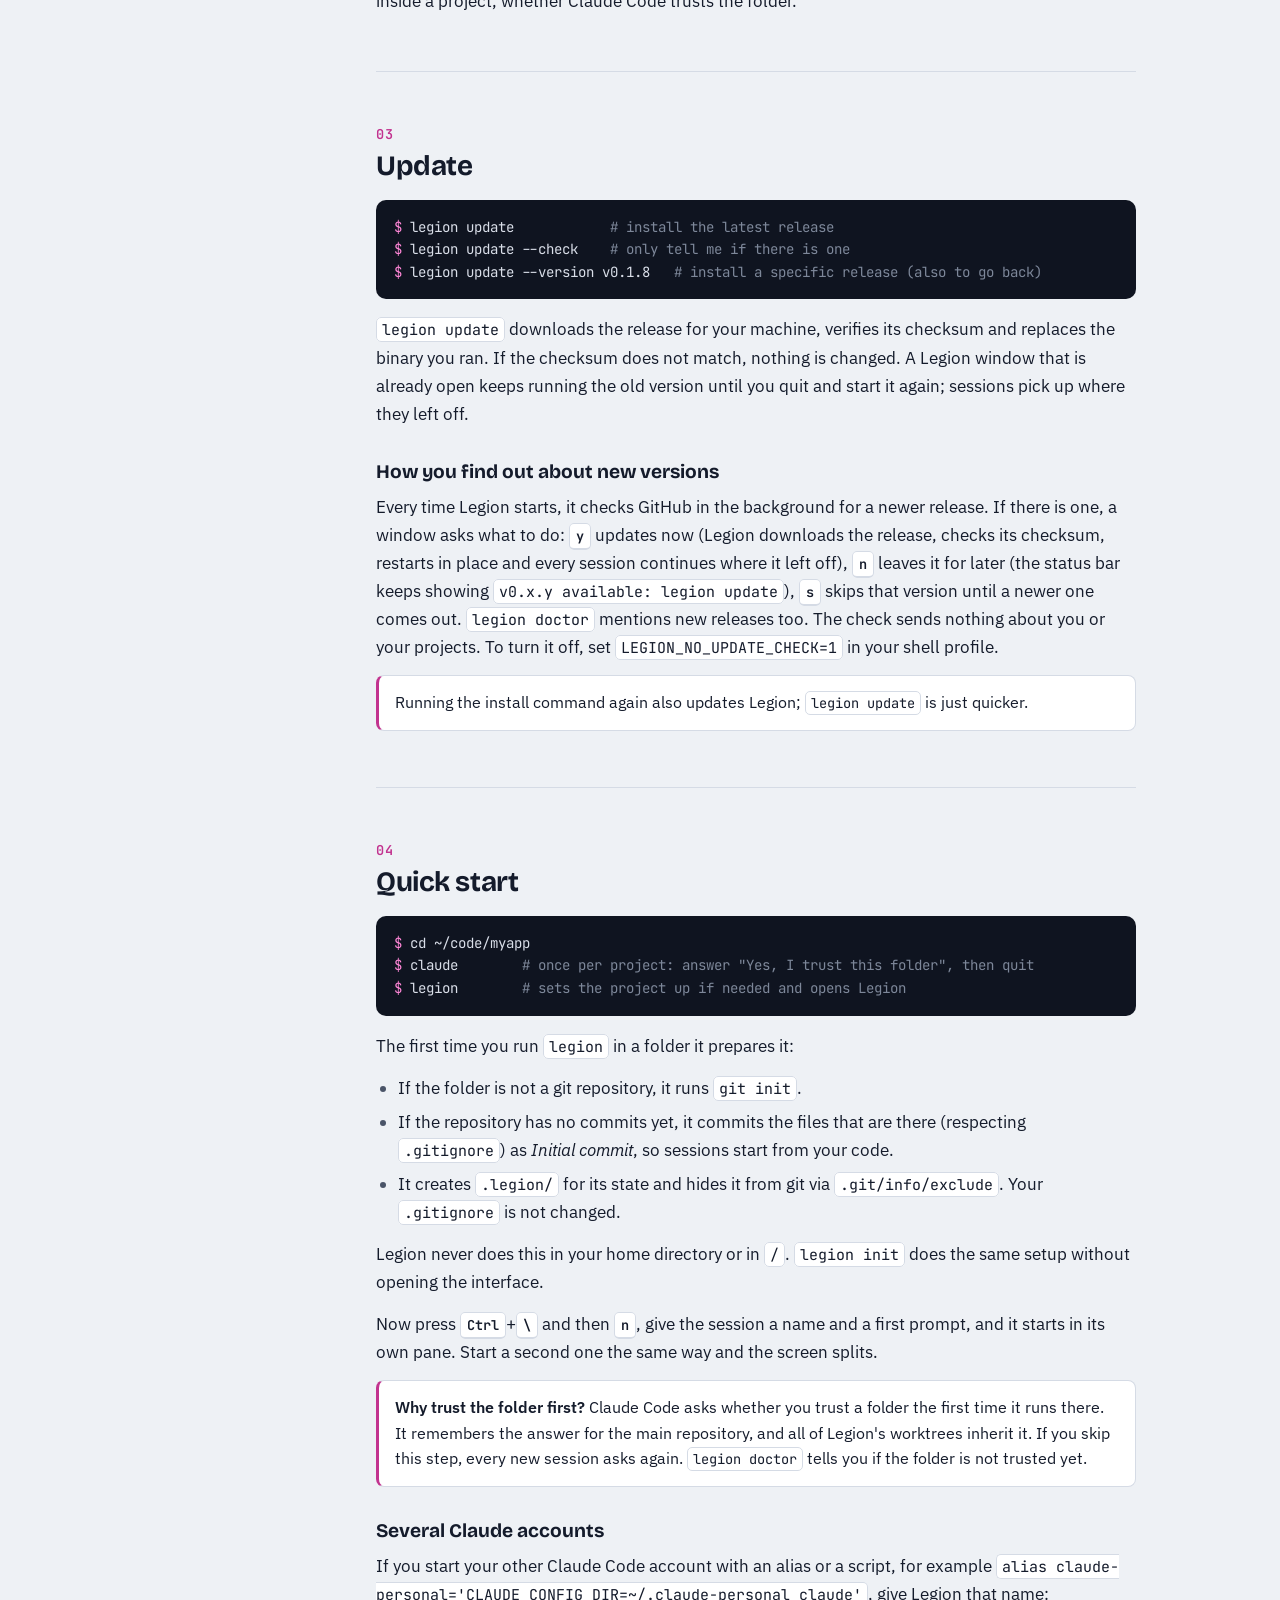
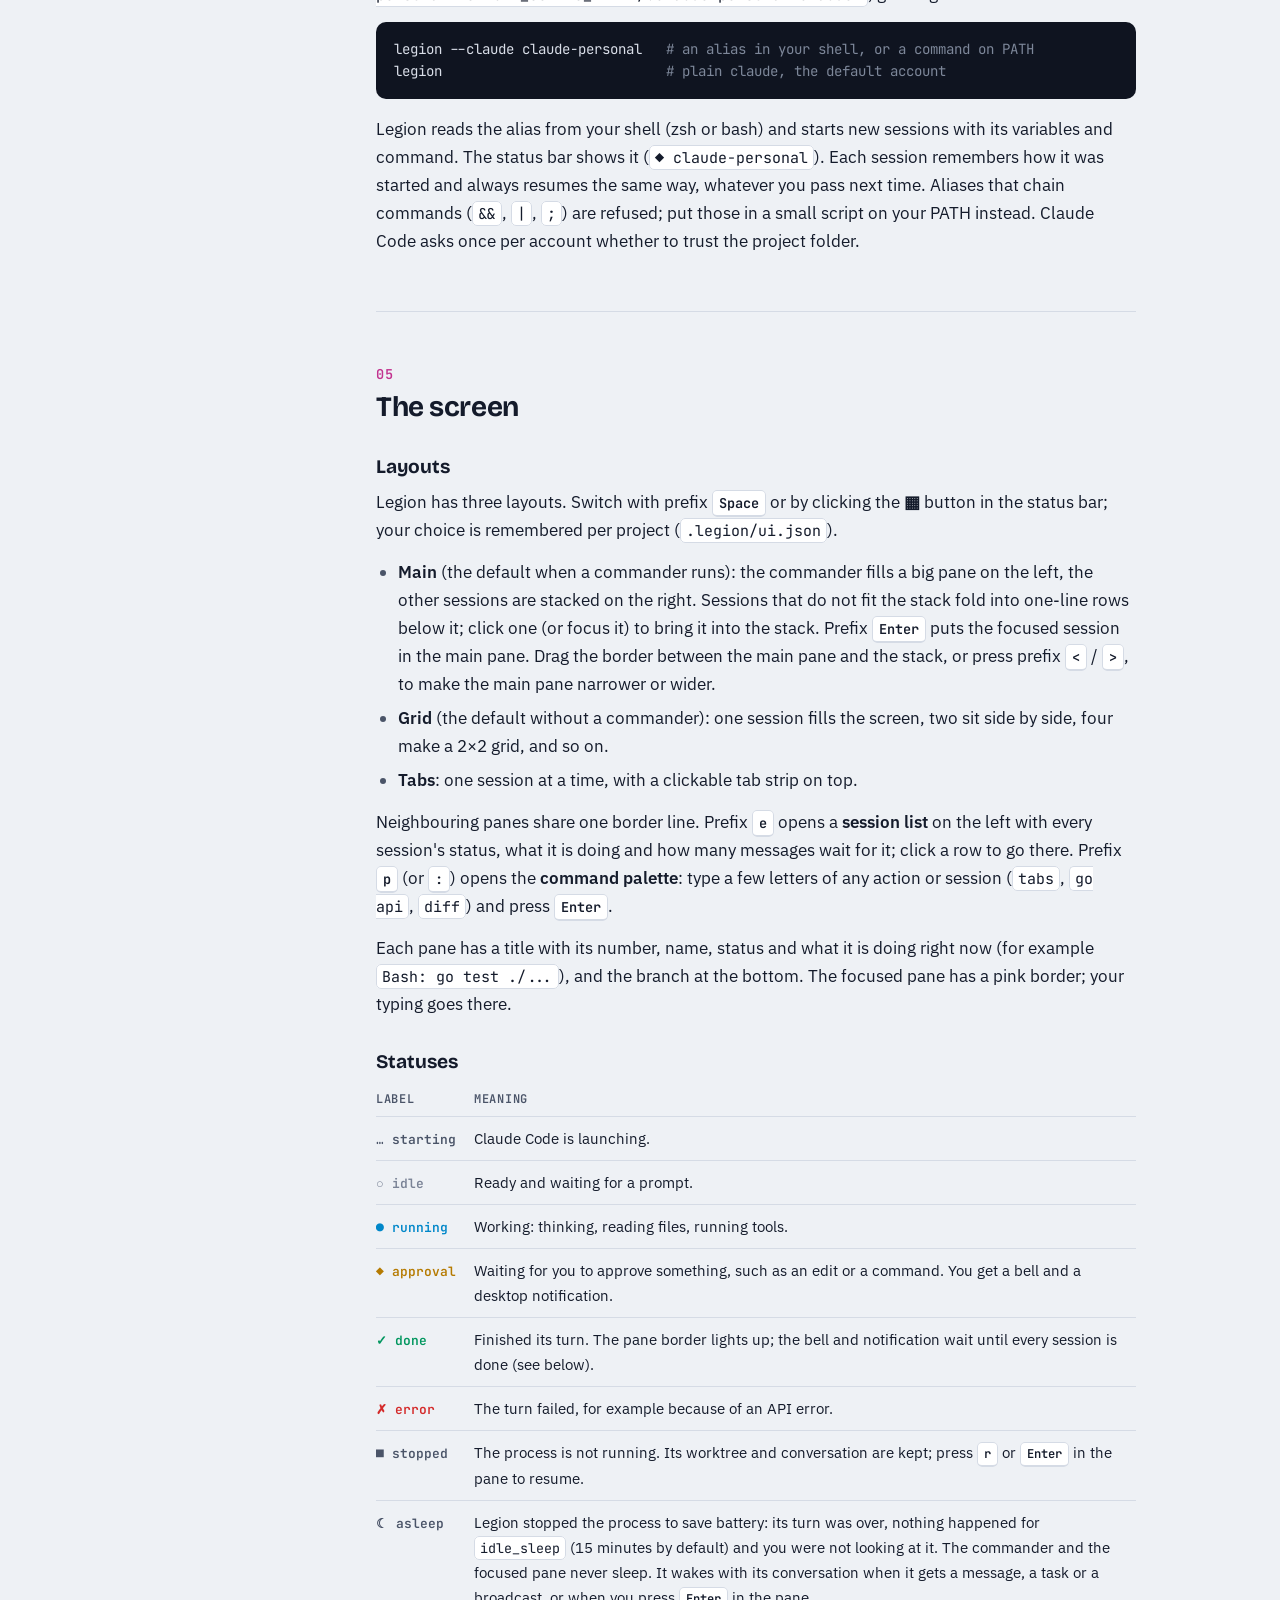
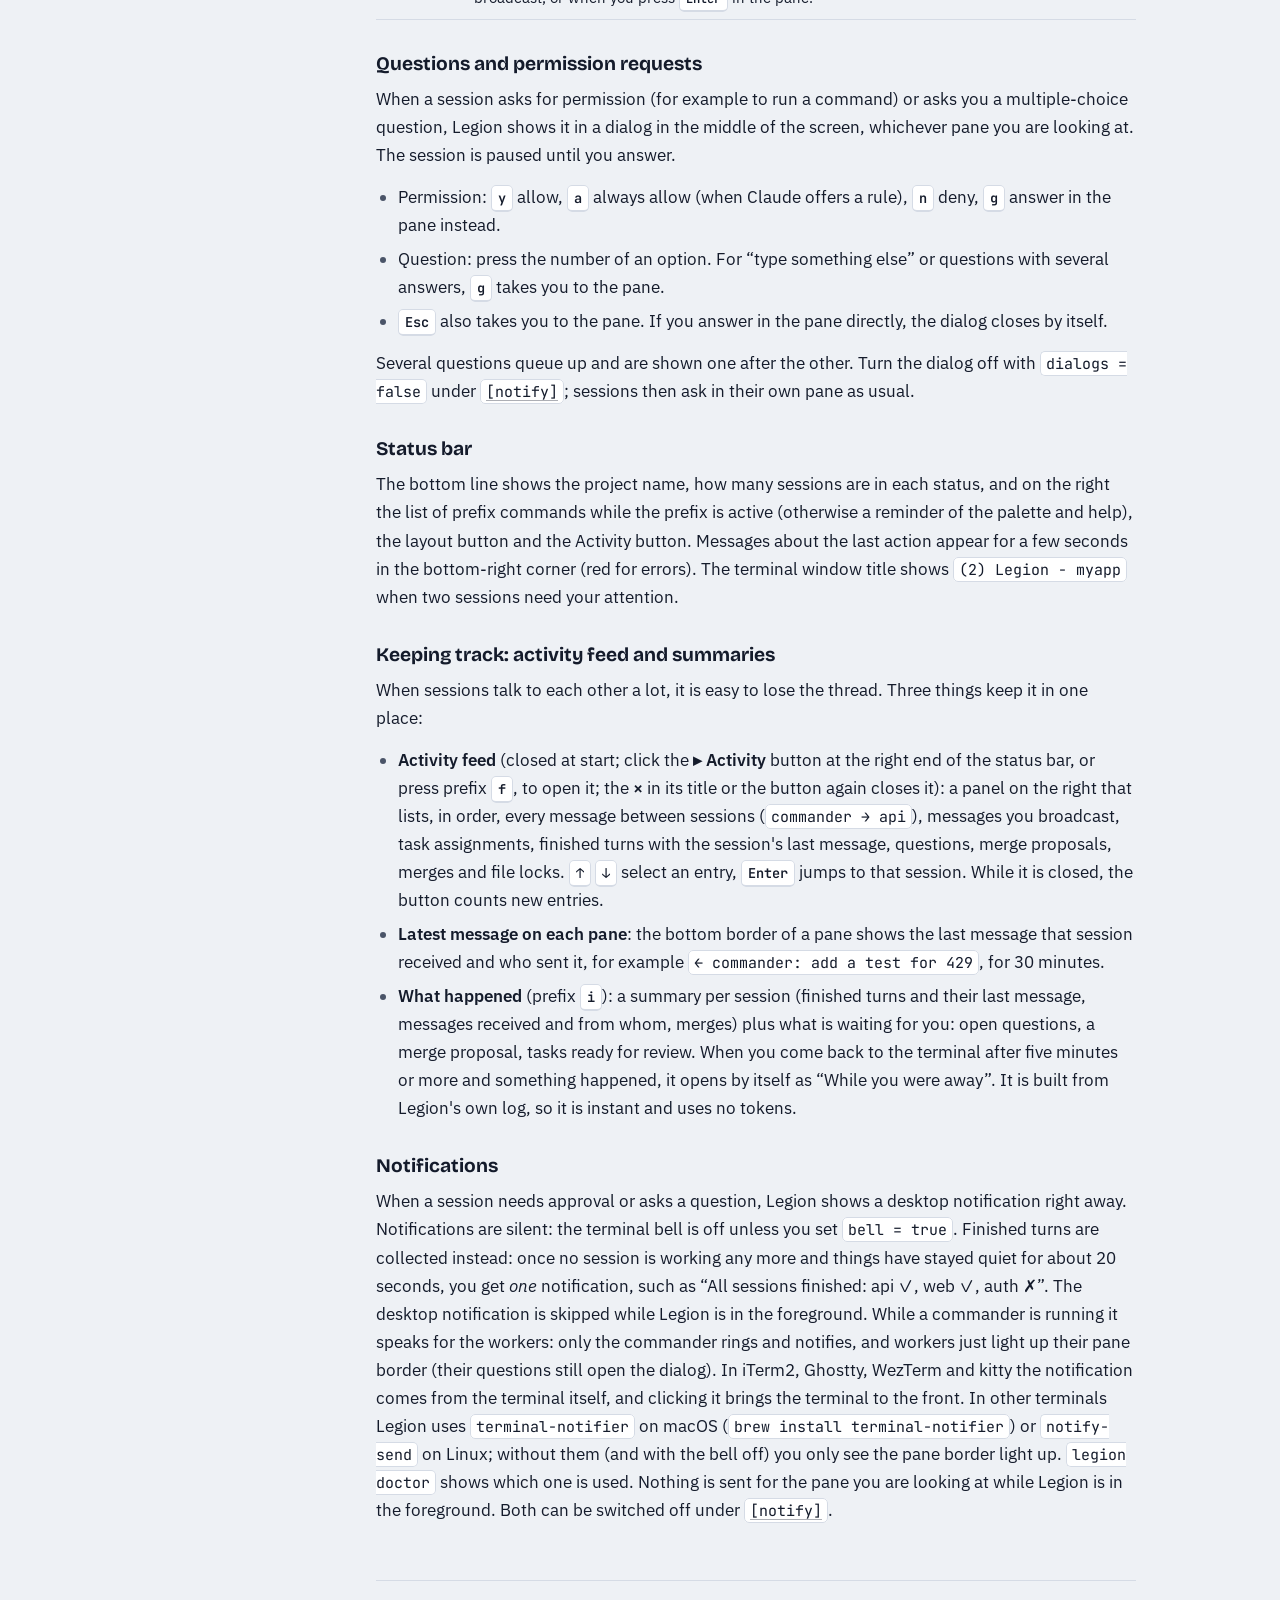
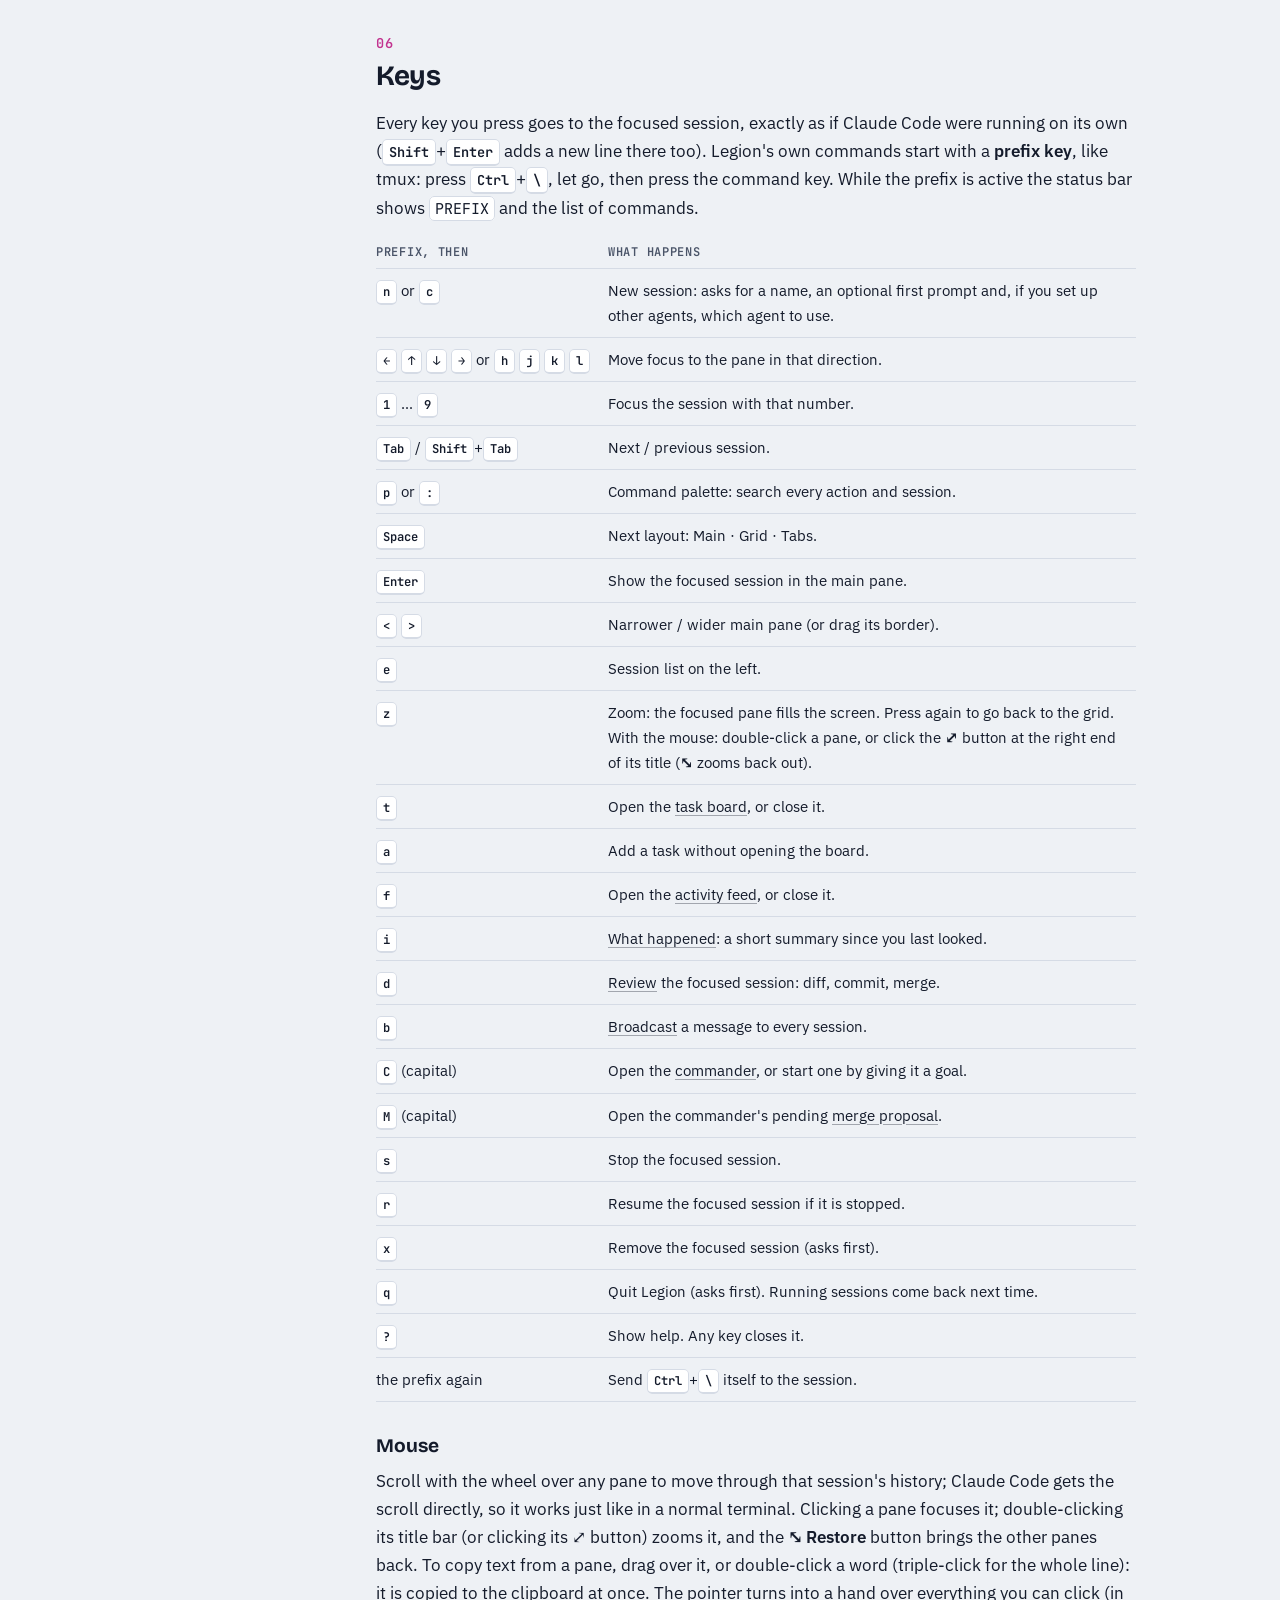
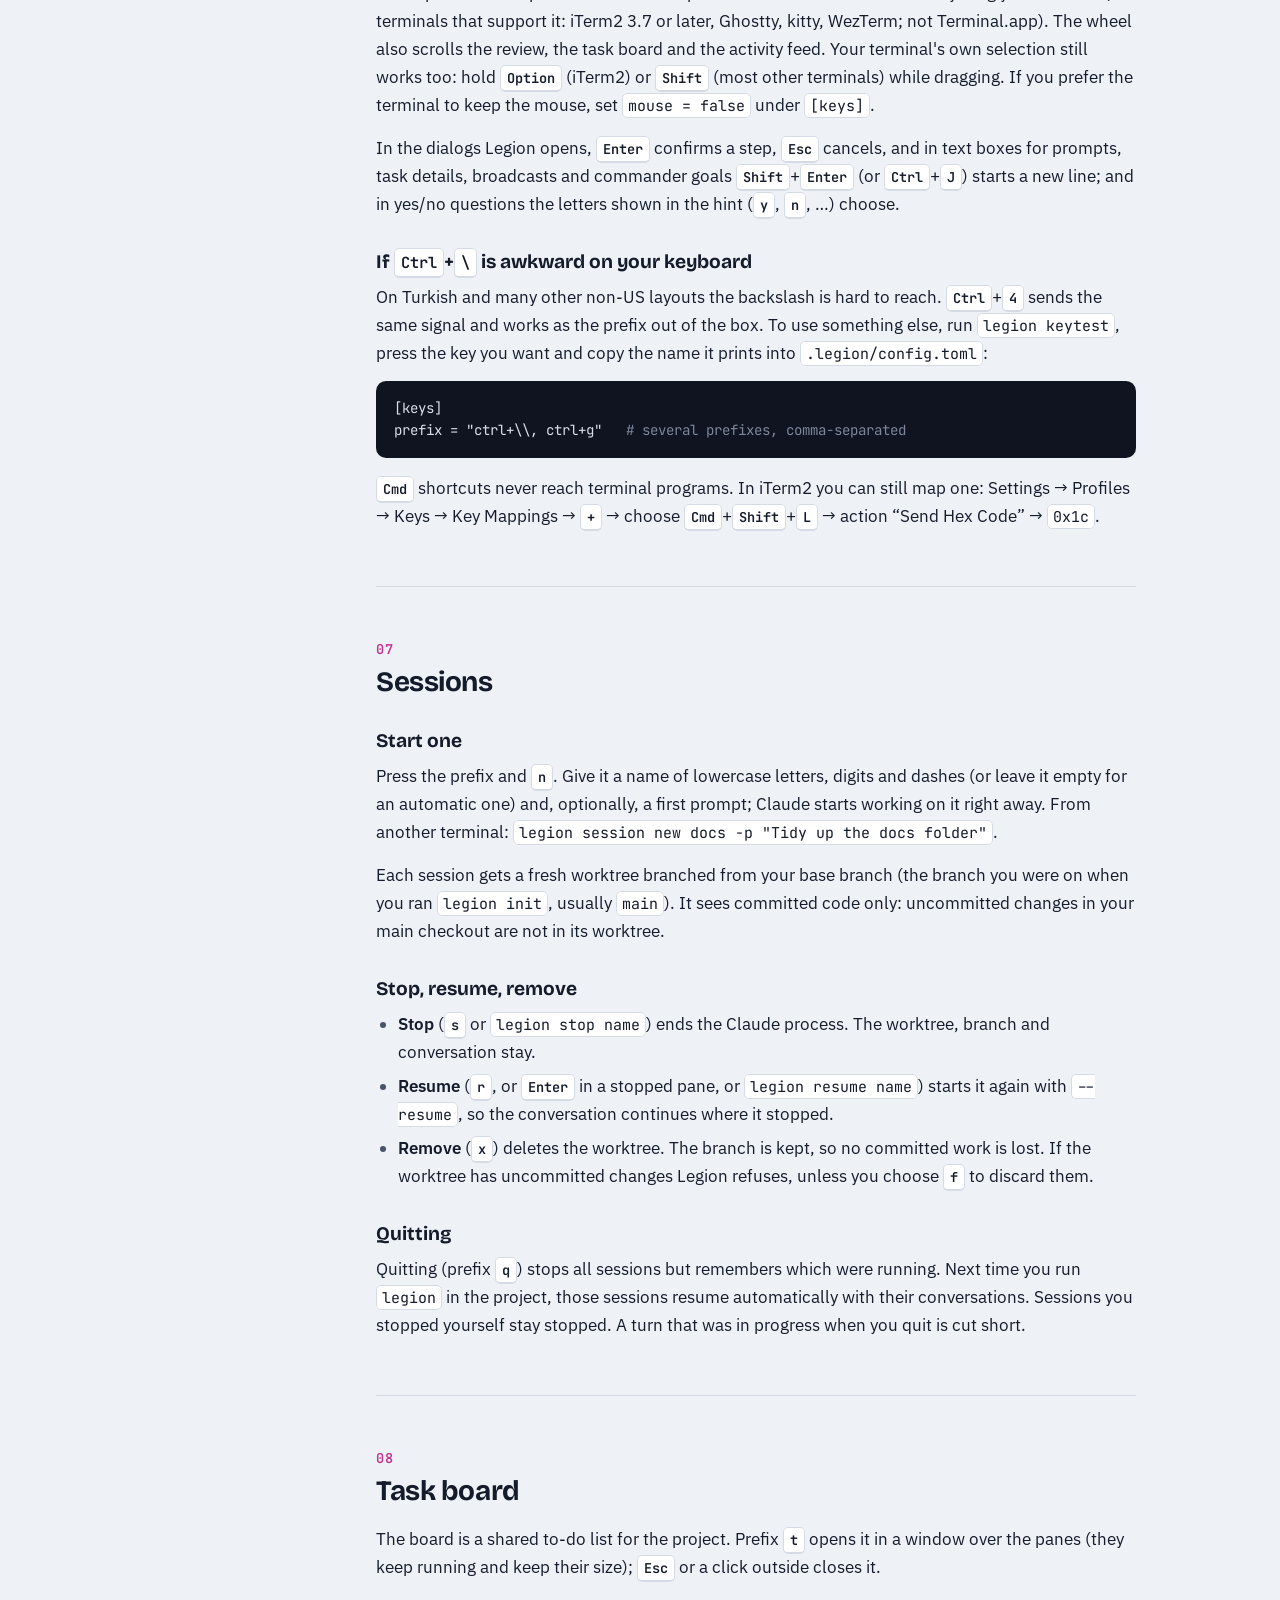
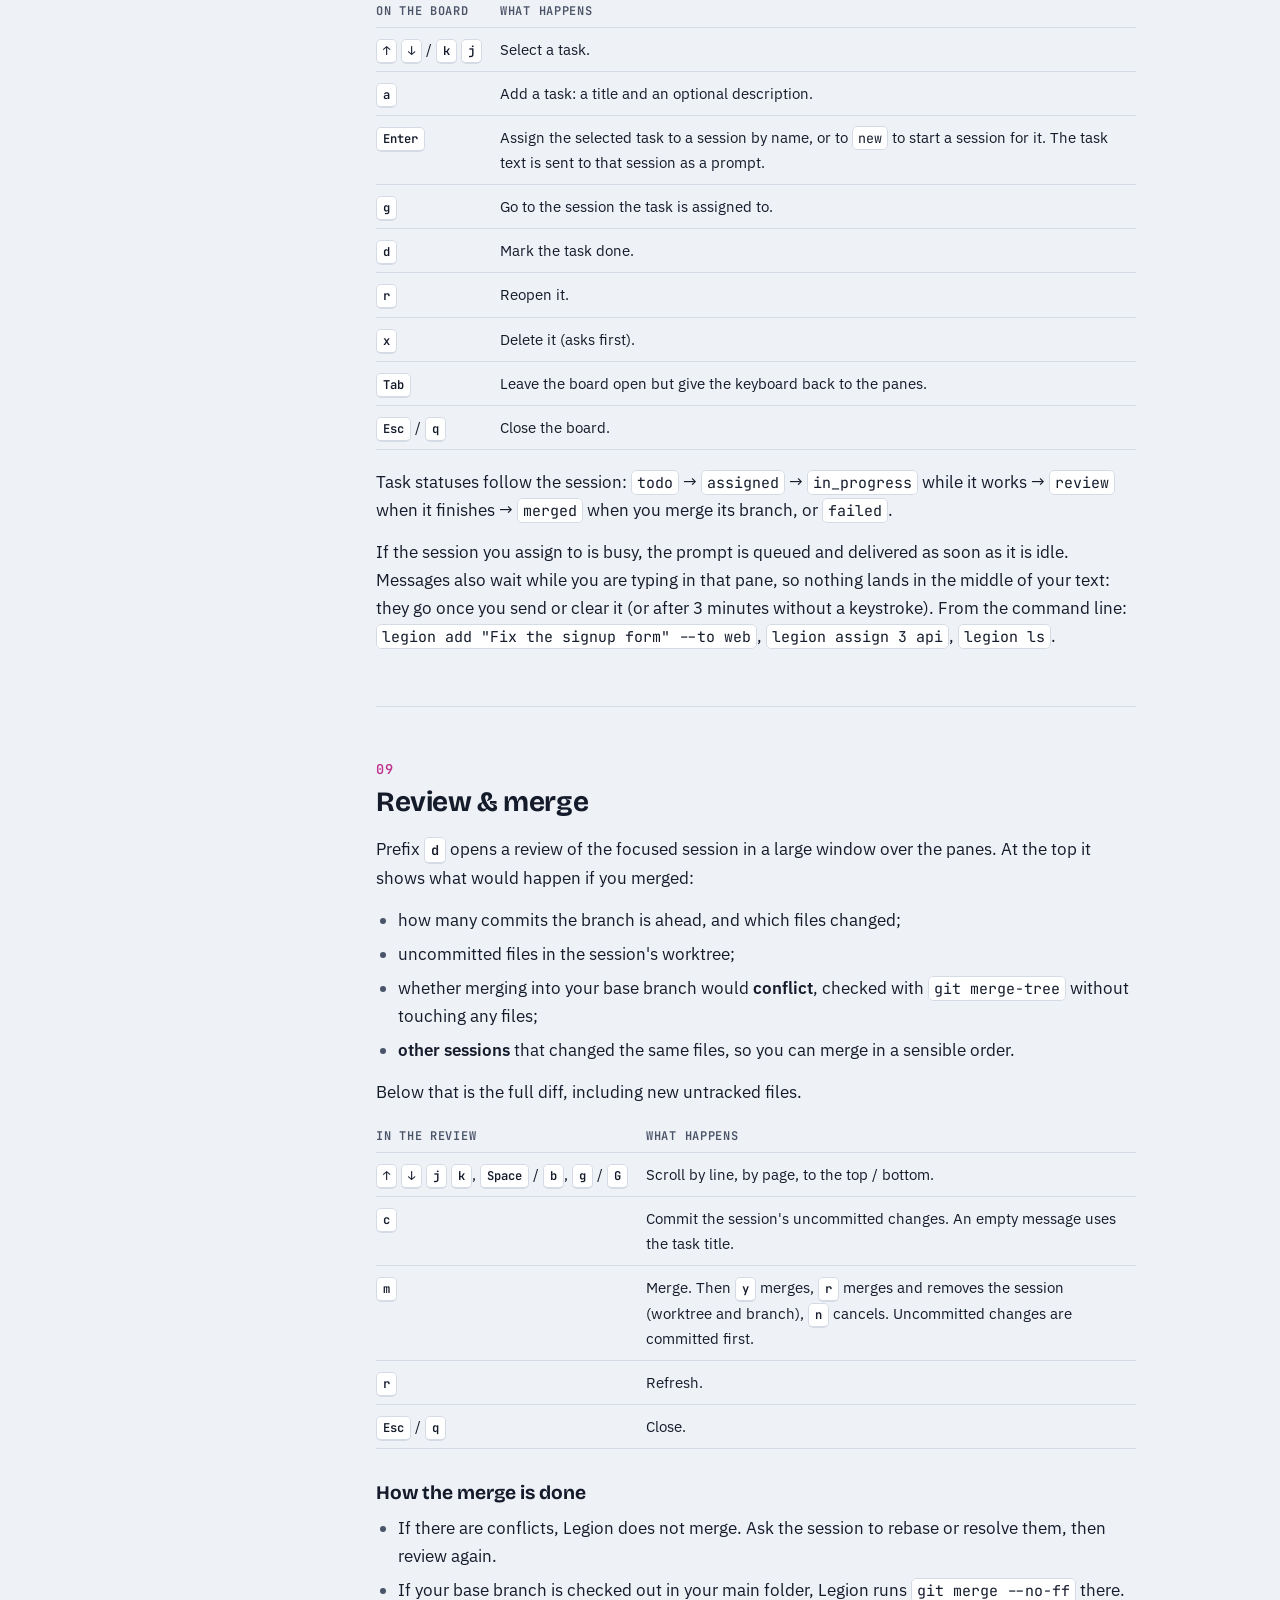
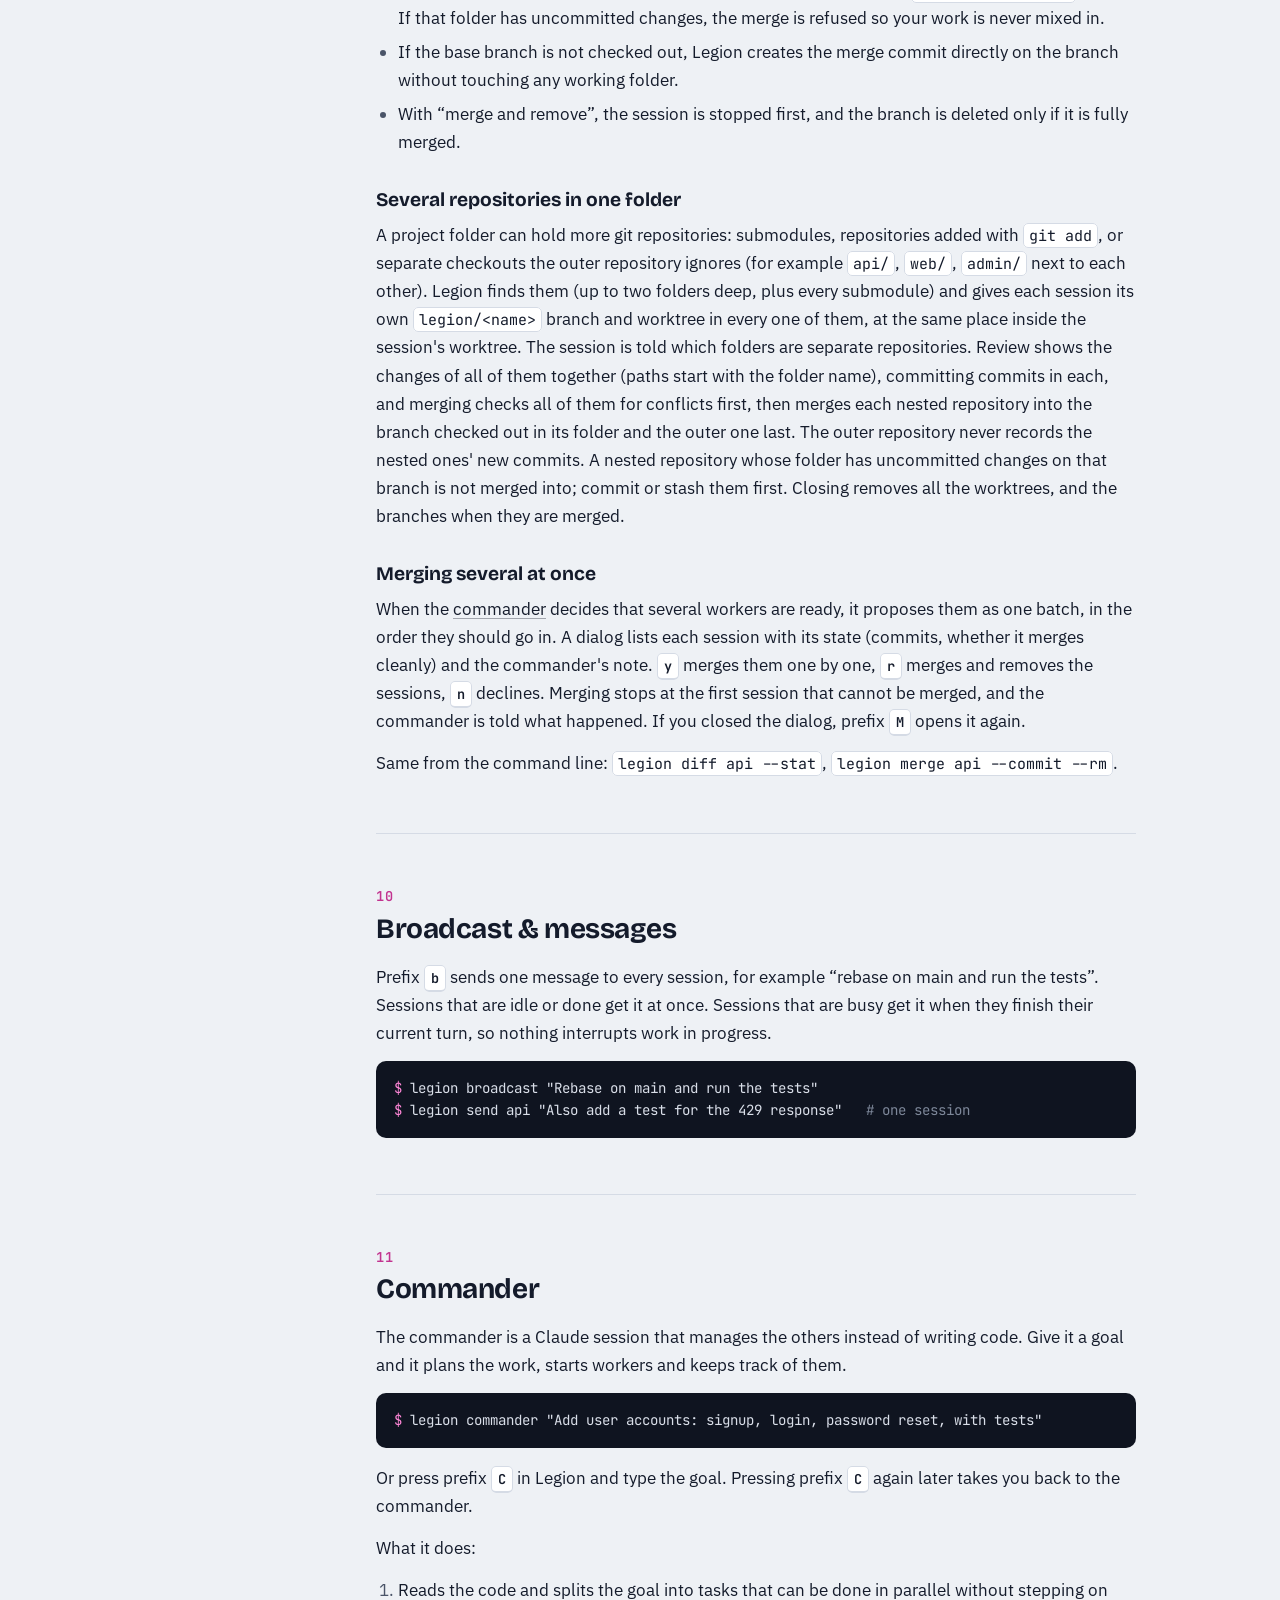
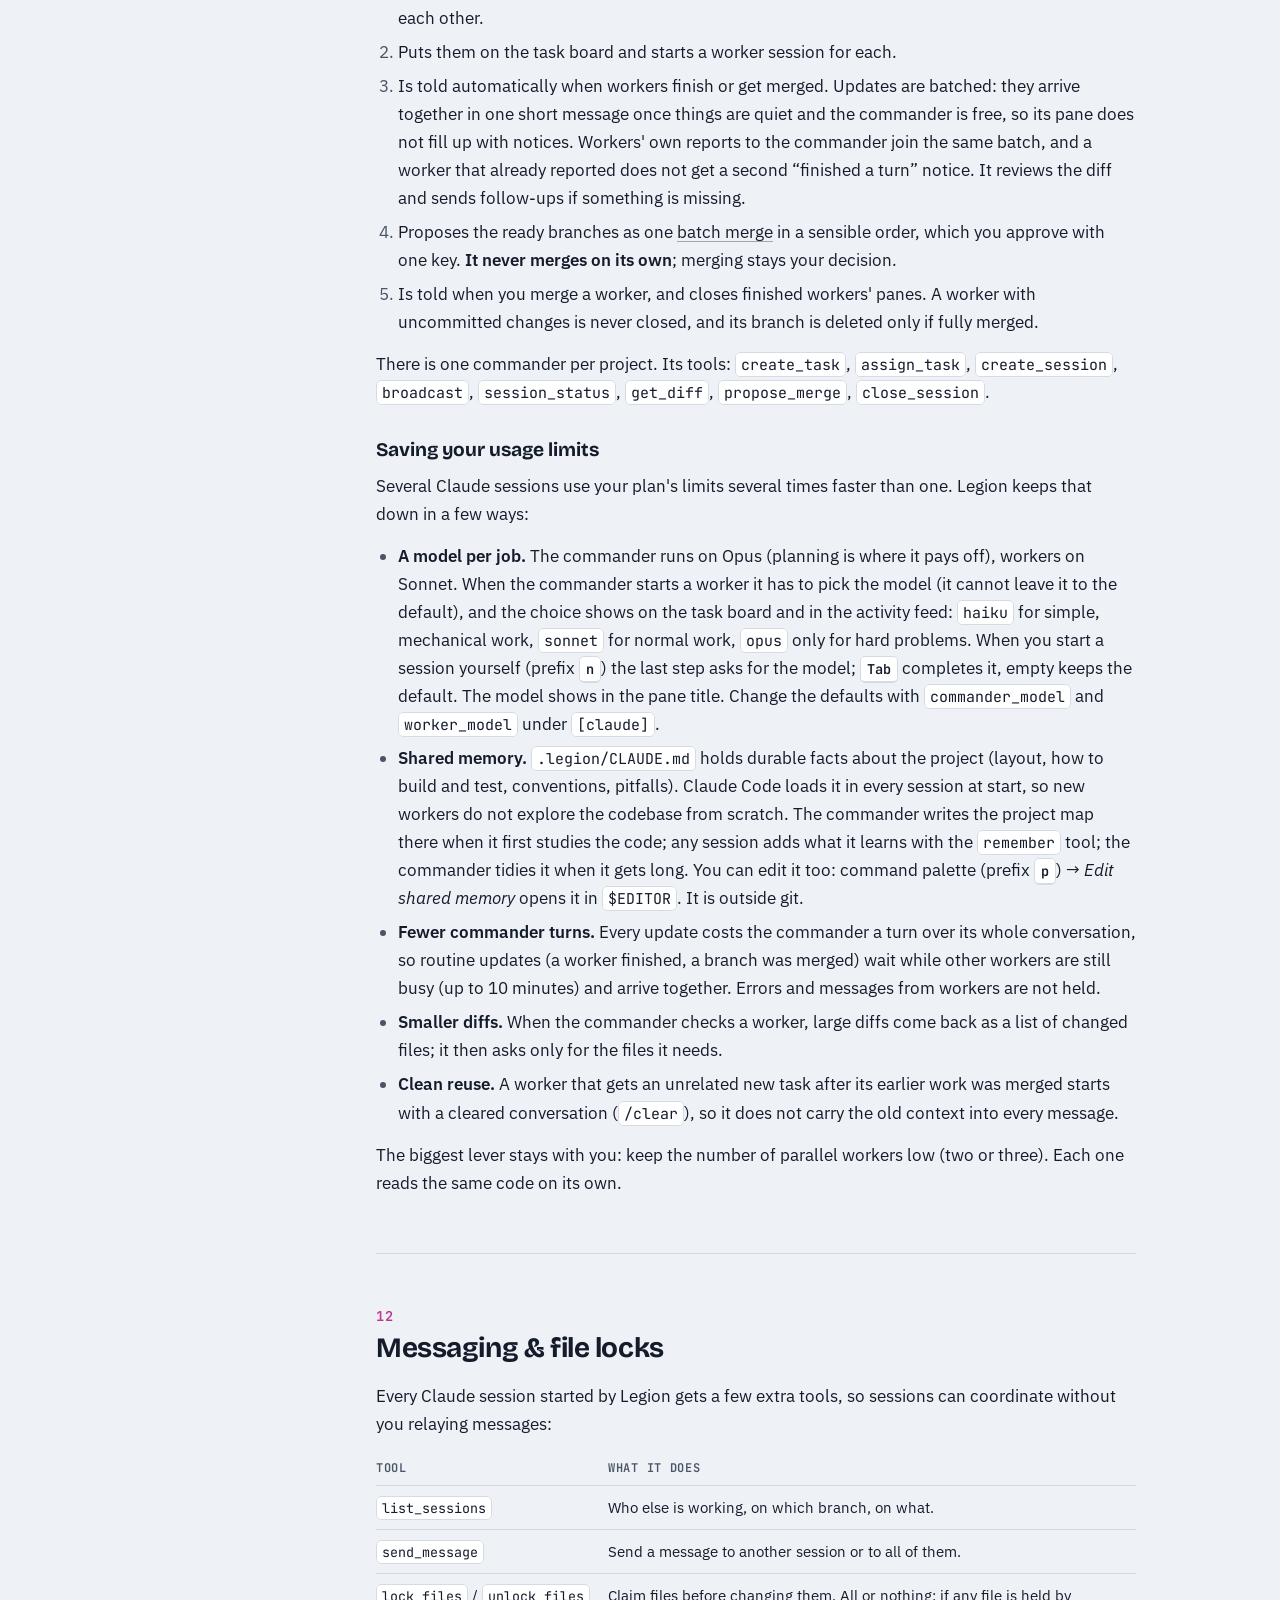
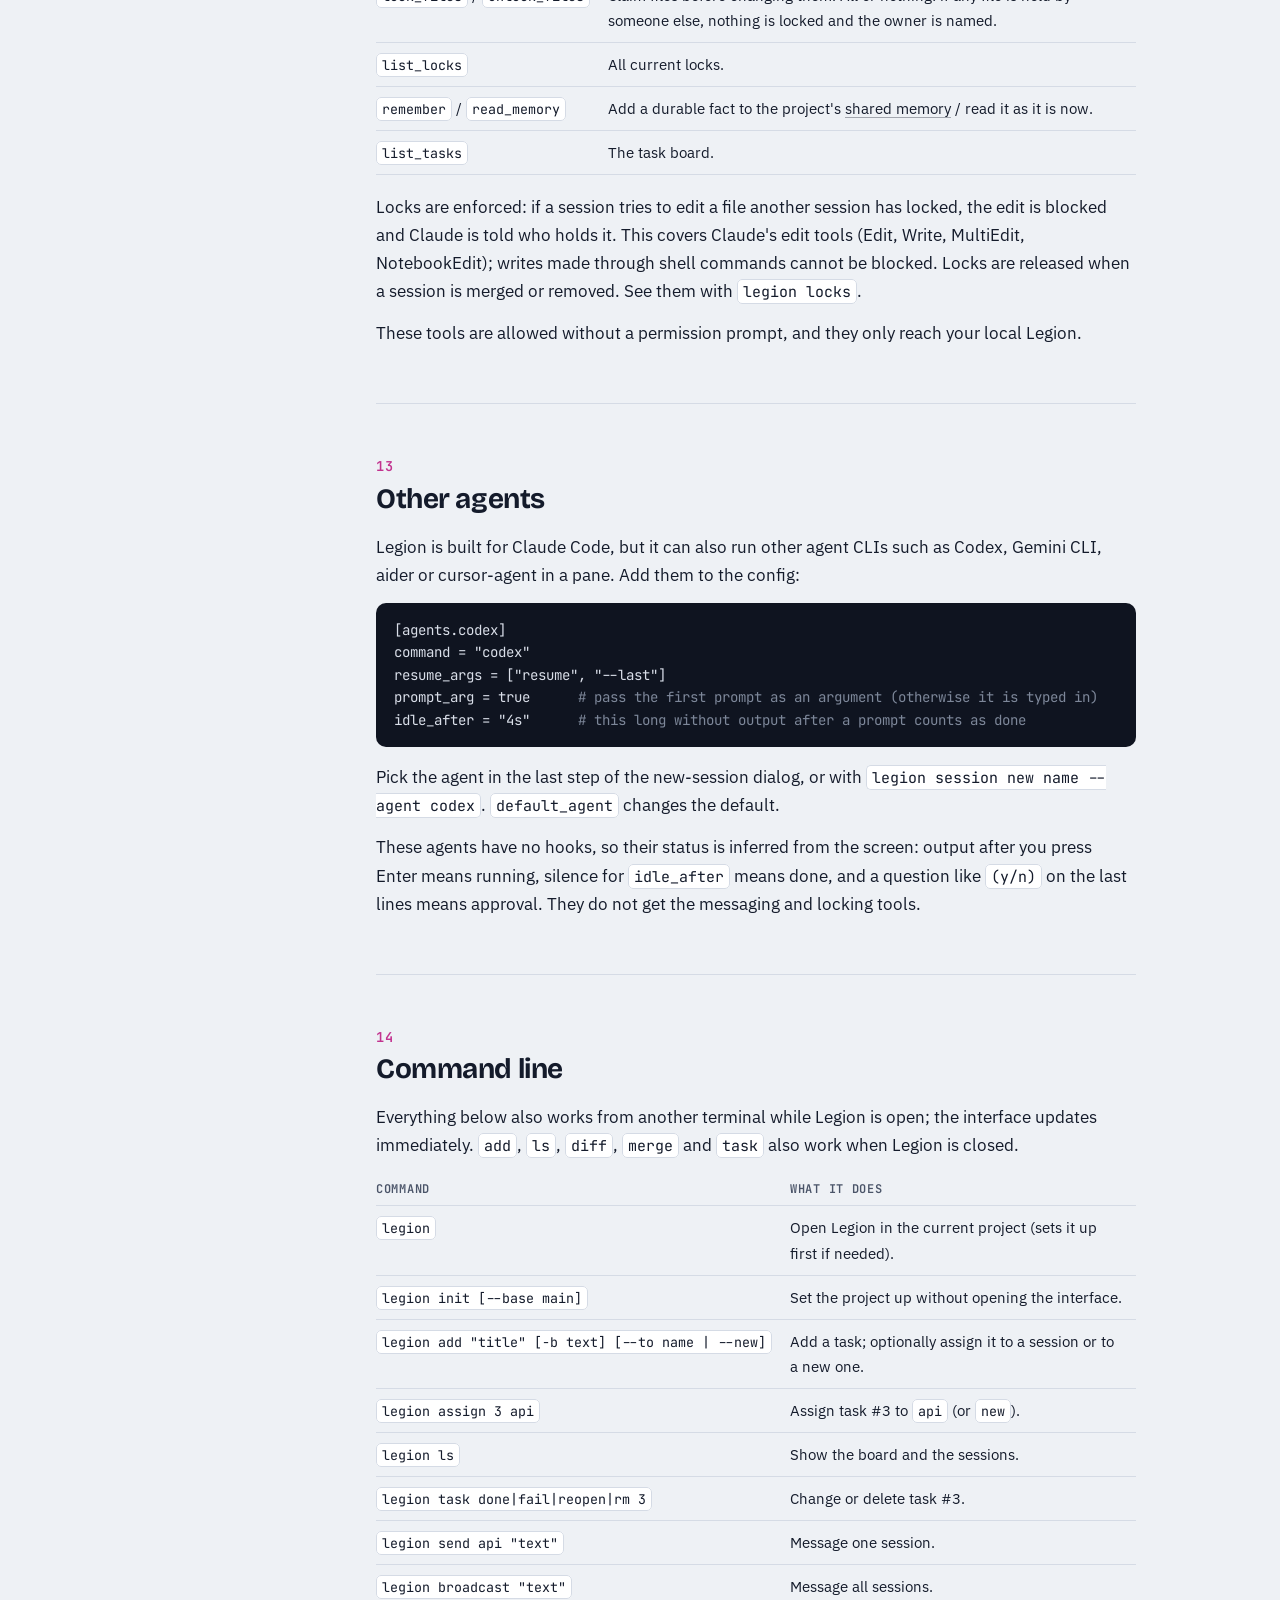
==== commit 6a02b830: "Update site from Legion v0.1.38" ====
--- a/docs/index.html
+++ b/docs/index.html
@@ -290,6 +290,8 @@
         <li>If the base branch is not checked out, Legion creates the merge commit directly on the branch without touching any working folder.</li>
         <li>With “merge and remove”, the session is stopped first, and the branch is deleted only if it is fully merged.</li>
       </ul>
+      <h3 id="nested">Several repositories in one folder</h3>
+      <p>A project folder can hold more git repositories: submodules, repositories added with <code>git add</code>, or separate checkouts the outer repository ignores (for example <code>api/</code>, <code>web/</code>, <code>admin/</code> next to each other). Legion finds them (up to two folders deep, plus every submodule) and gives each session its own <code>legion/&lt;name&gt;</code> branch and worktree in every one of them, at the same place inside the session's worktree. The session is told which folders are separate repositories. Review shows the changes of all of them together (paths start with the folder name), committing commits in each, and merging checks all of them for conflicts first, then merges each nested repository into the branch checked out in its folder and the outer one last. The outer repository never records the nested ones' new commits. A nested repository whose folder has uncommitted changes on that branch is not merged into; commit or stash them first. Closing removes all the worktrees, and the branches when they are merged.</p>
       <h3 id="batch">Merging several at once</h3>
       <p>When the <a href="#commander">commander</a> decides that several workers are ready, it proposes them as one batch, in the order they should go in. A dialog lists each session with its state (commits, whether it merges cleanly) and the commander's note. <kbd>y</kbd> merges them one by one, <kbd>r</kbd> merges and removes the sessions, <kbd>n</kbd> declines. Merging stops at the first session that cannot be merged, and the commander is told what happened. If you closed the dialog, prefix <kbd>M</kbd> opens it again.</p>
       <p>Same from the command line: <code>legion diff api --stat</code>, <code>legion merge api --commit --rm</code>.</p>
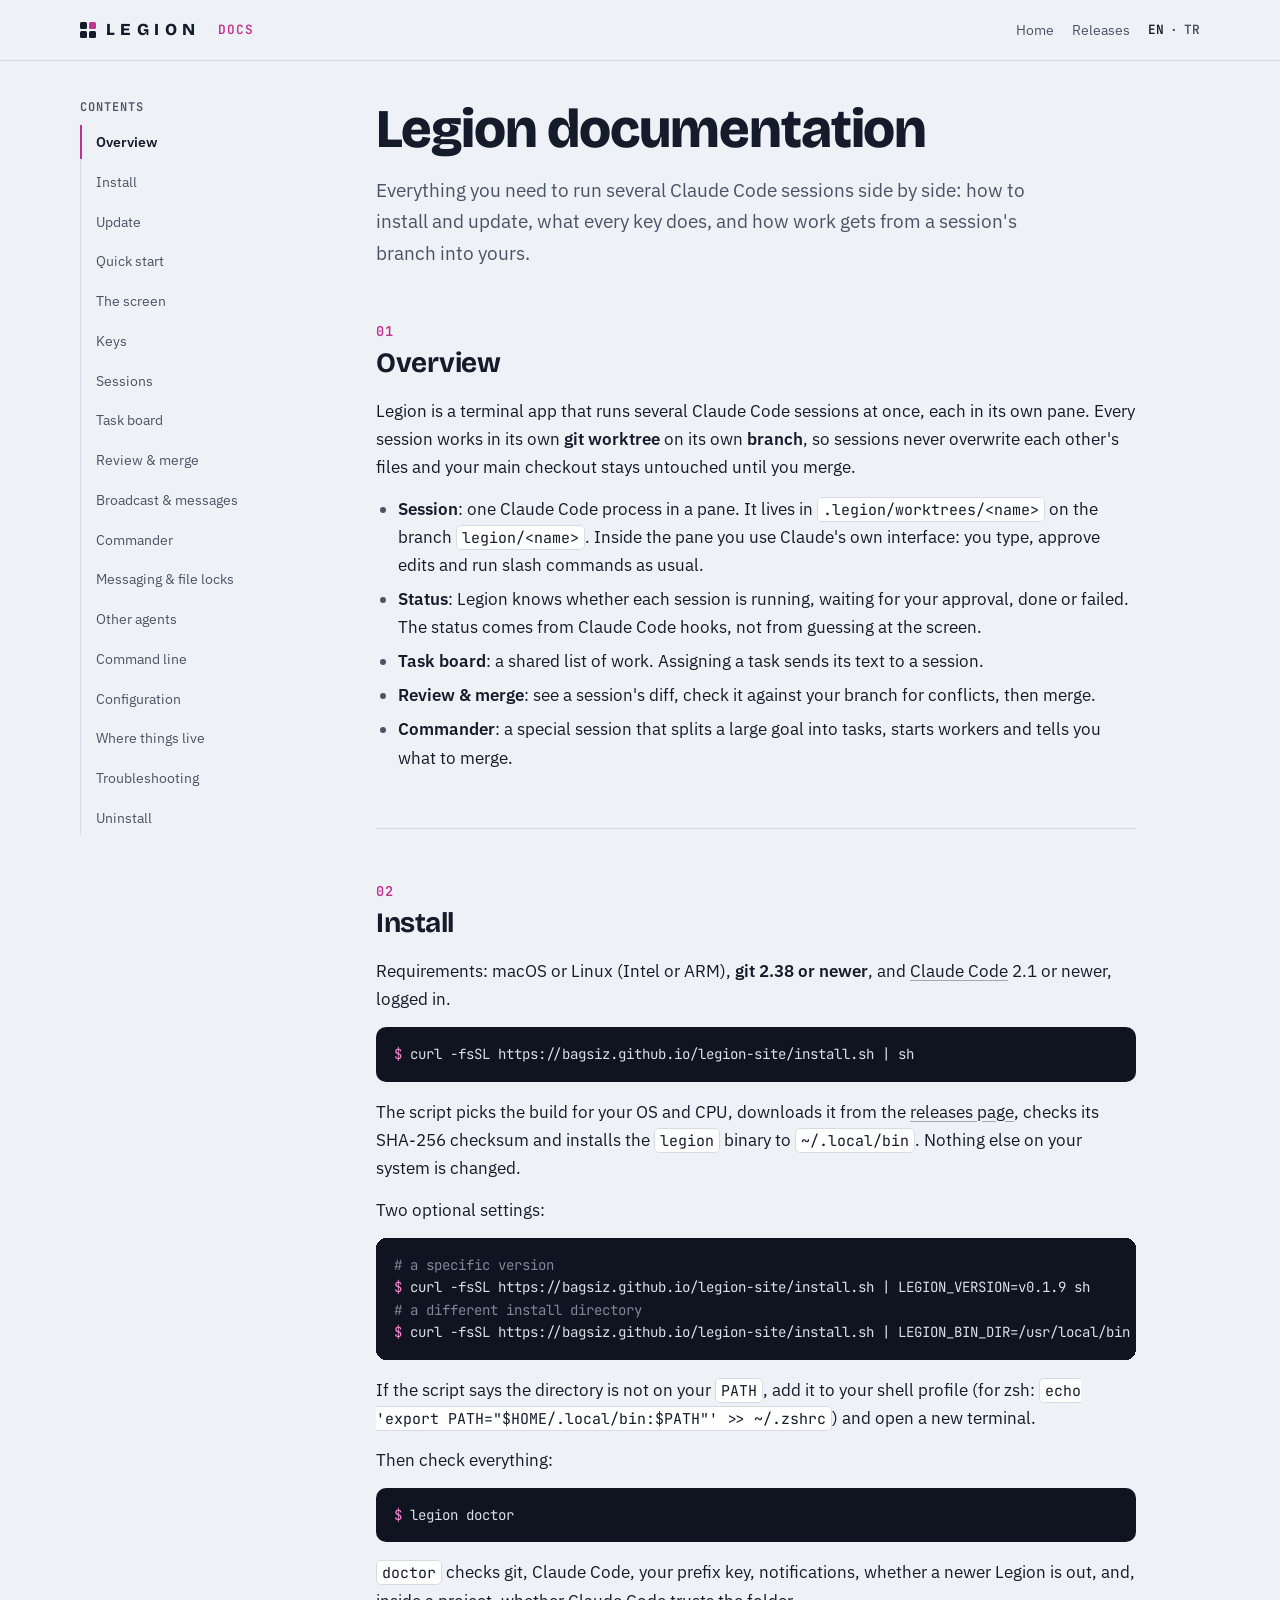
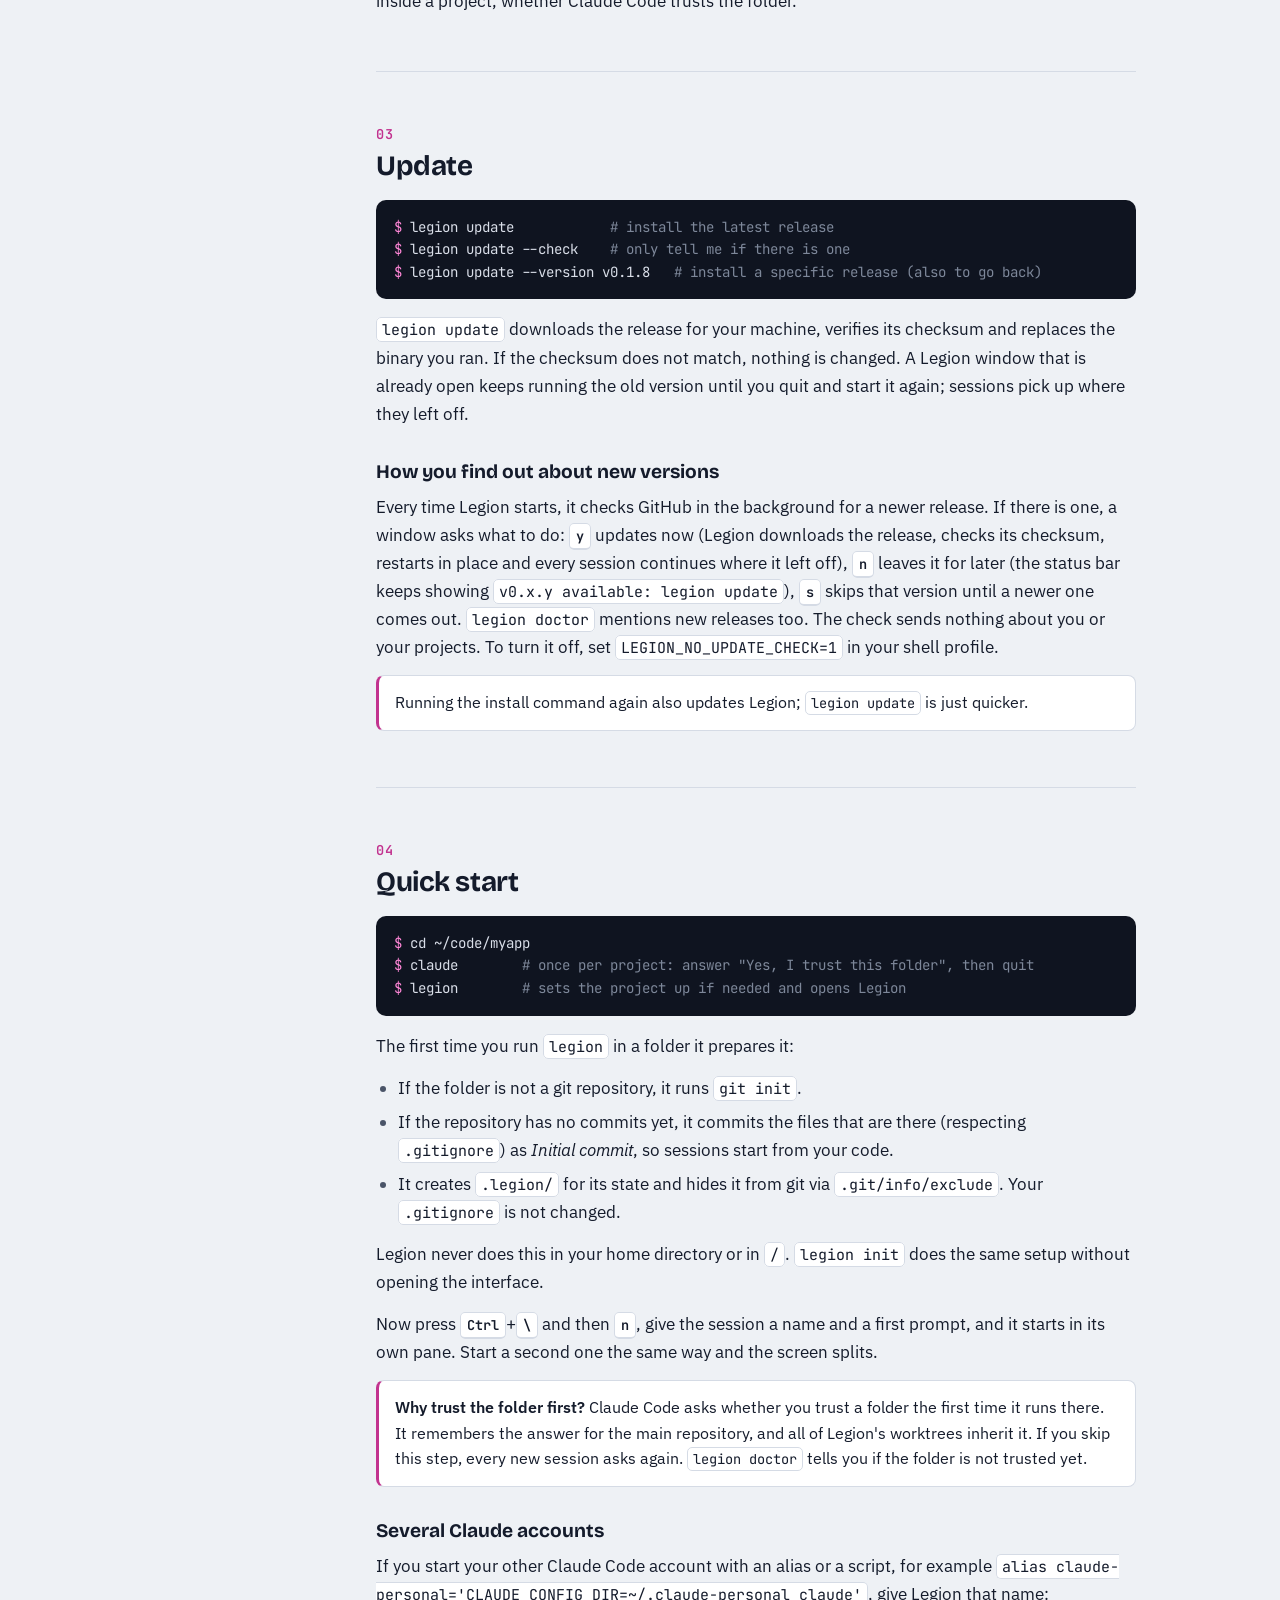
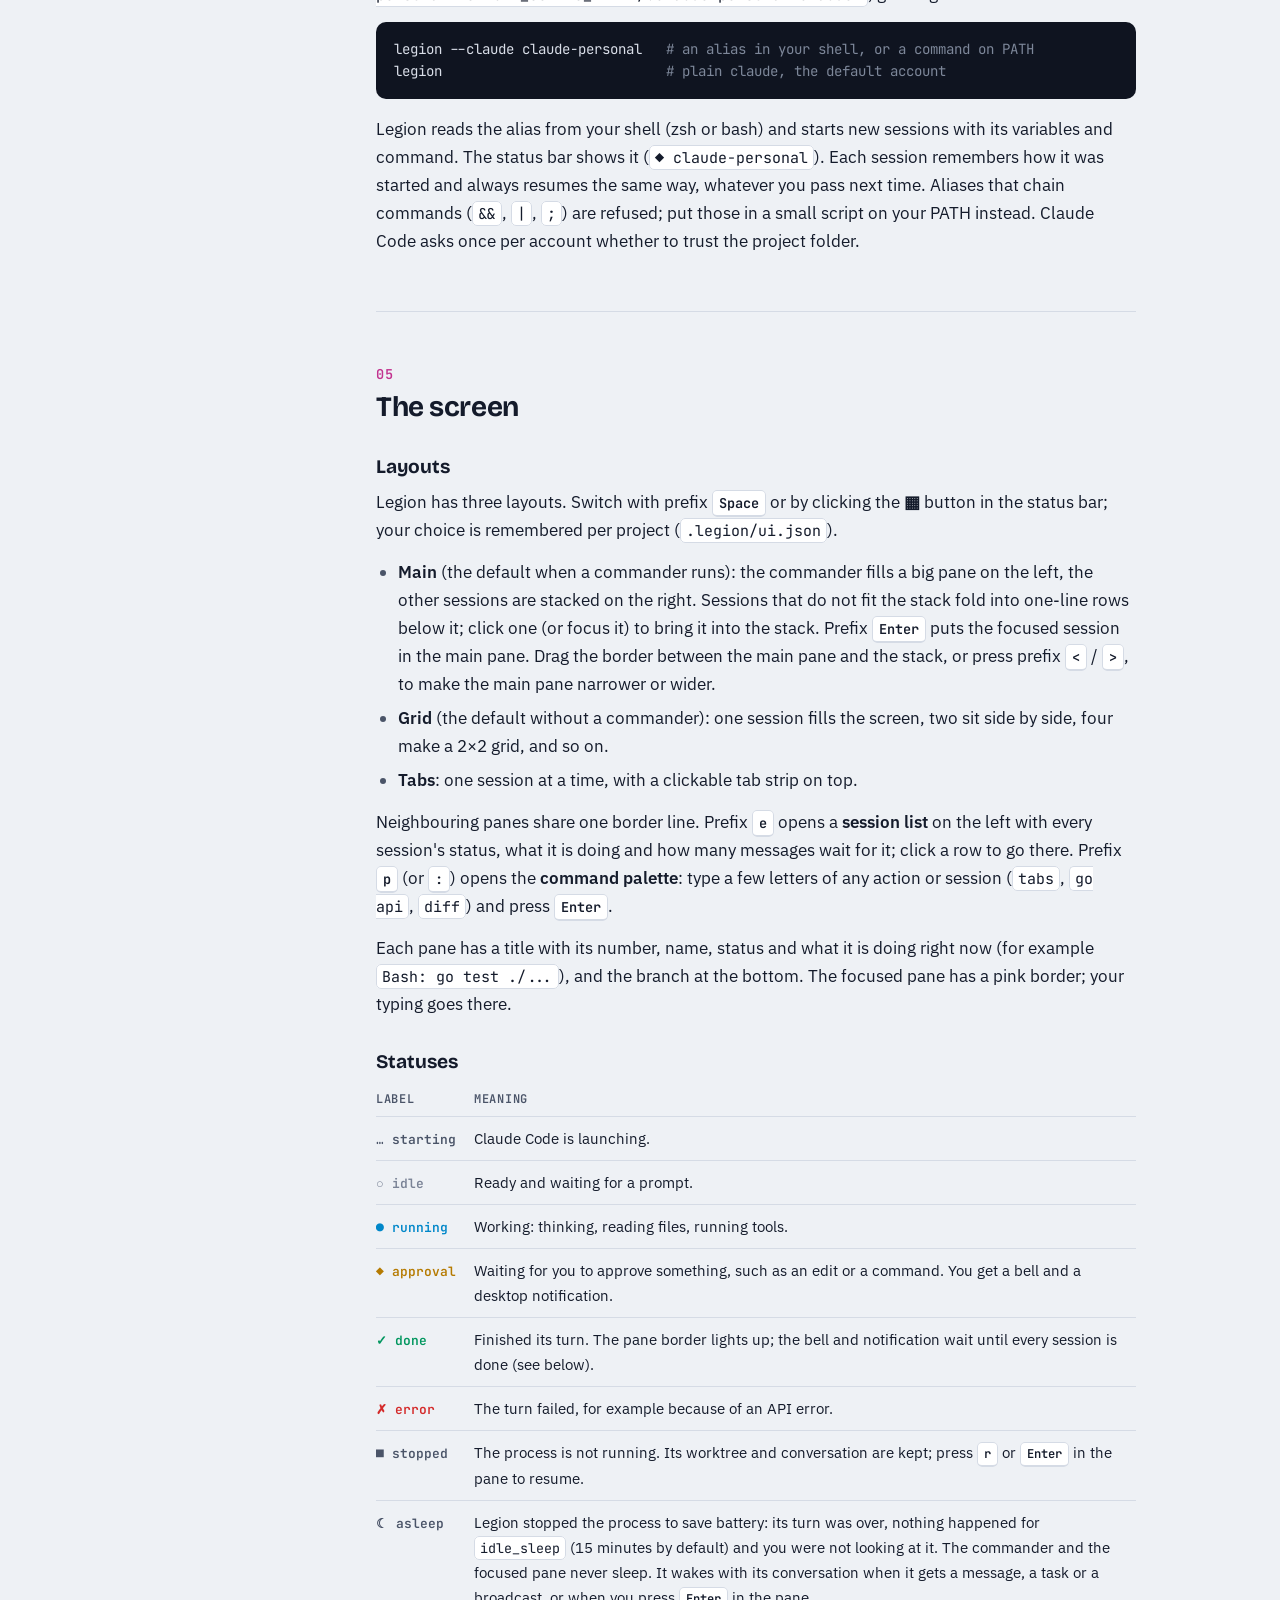
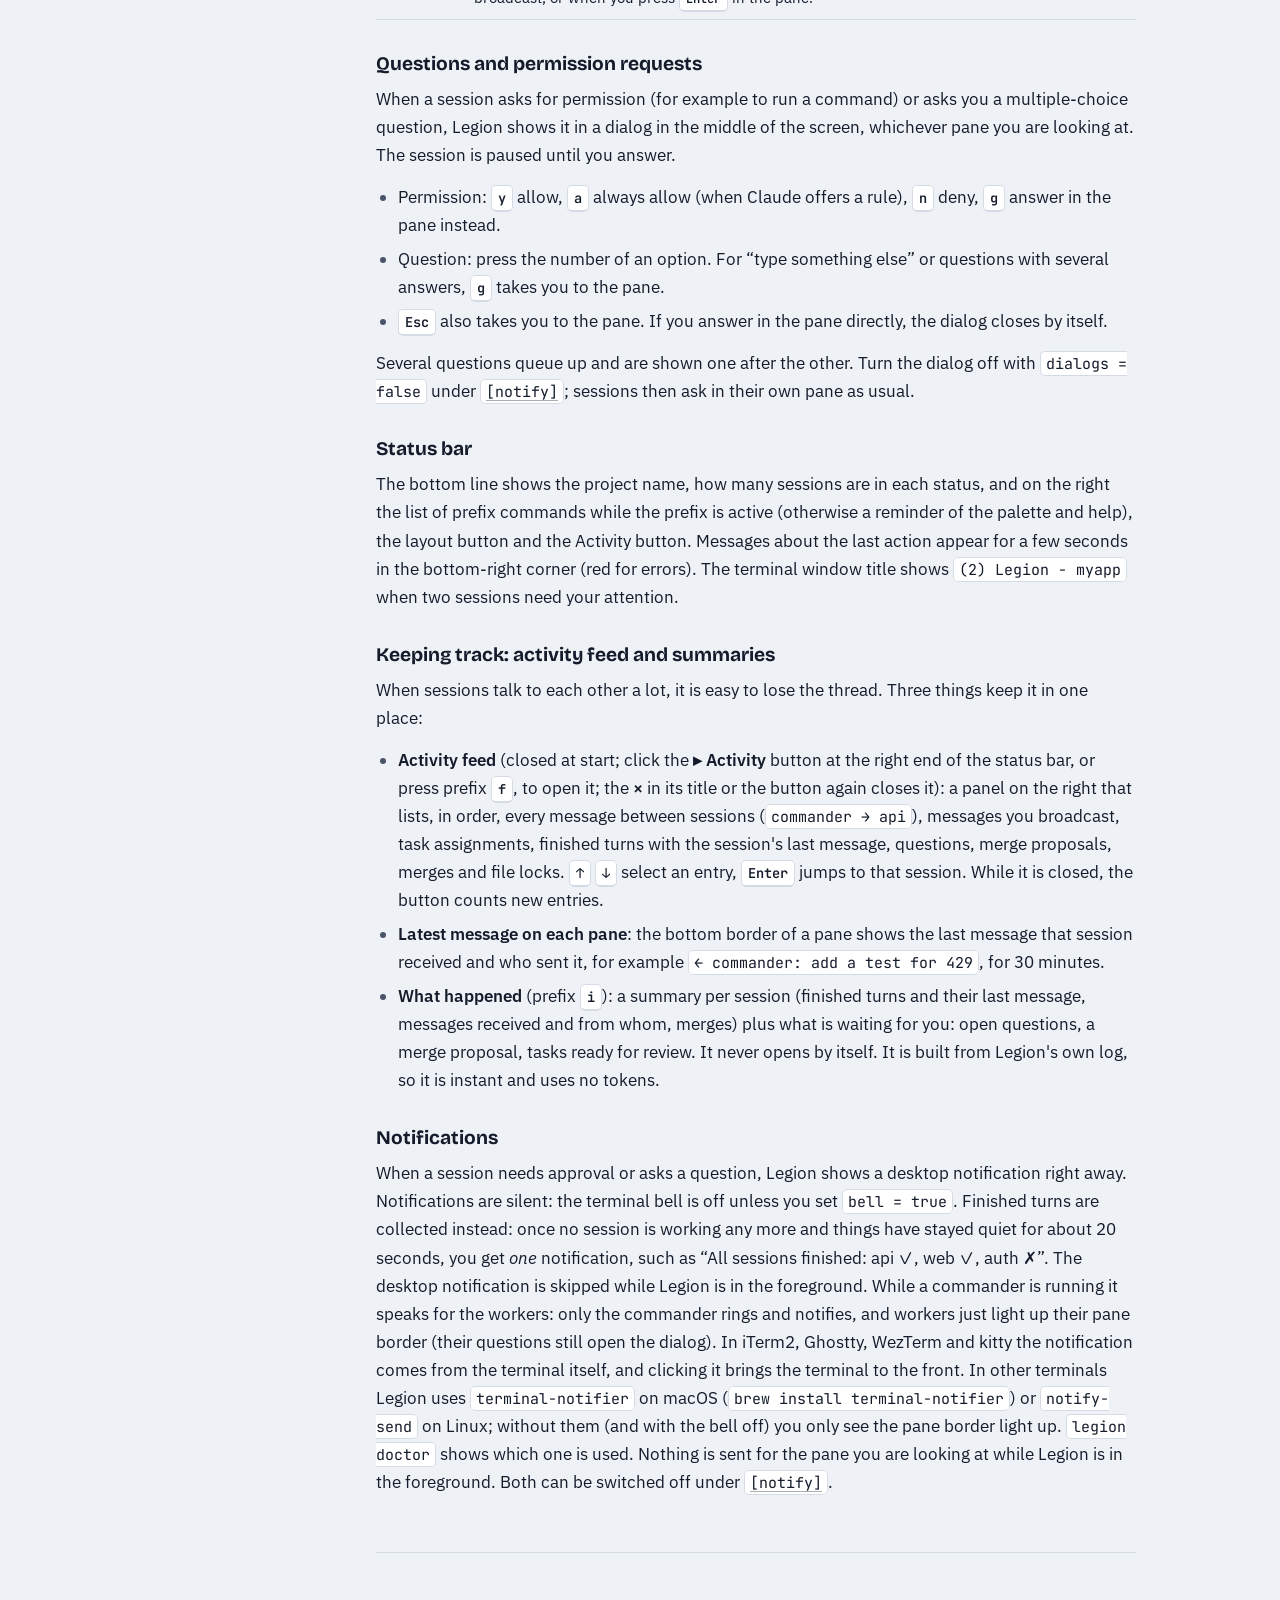
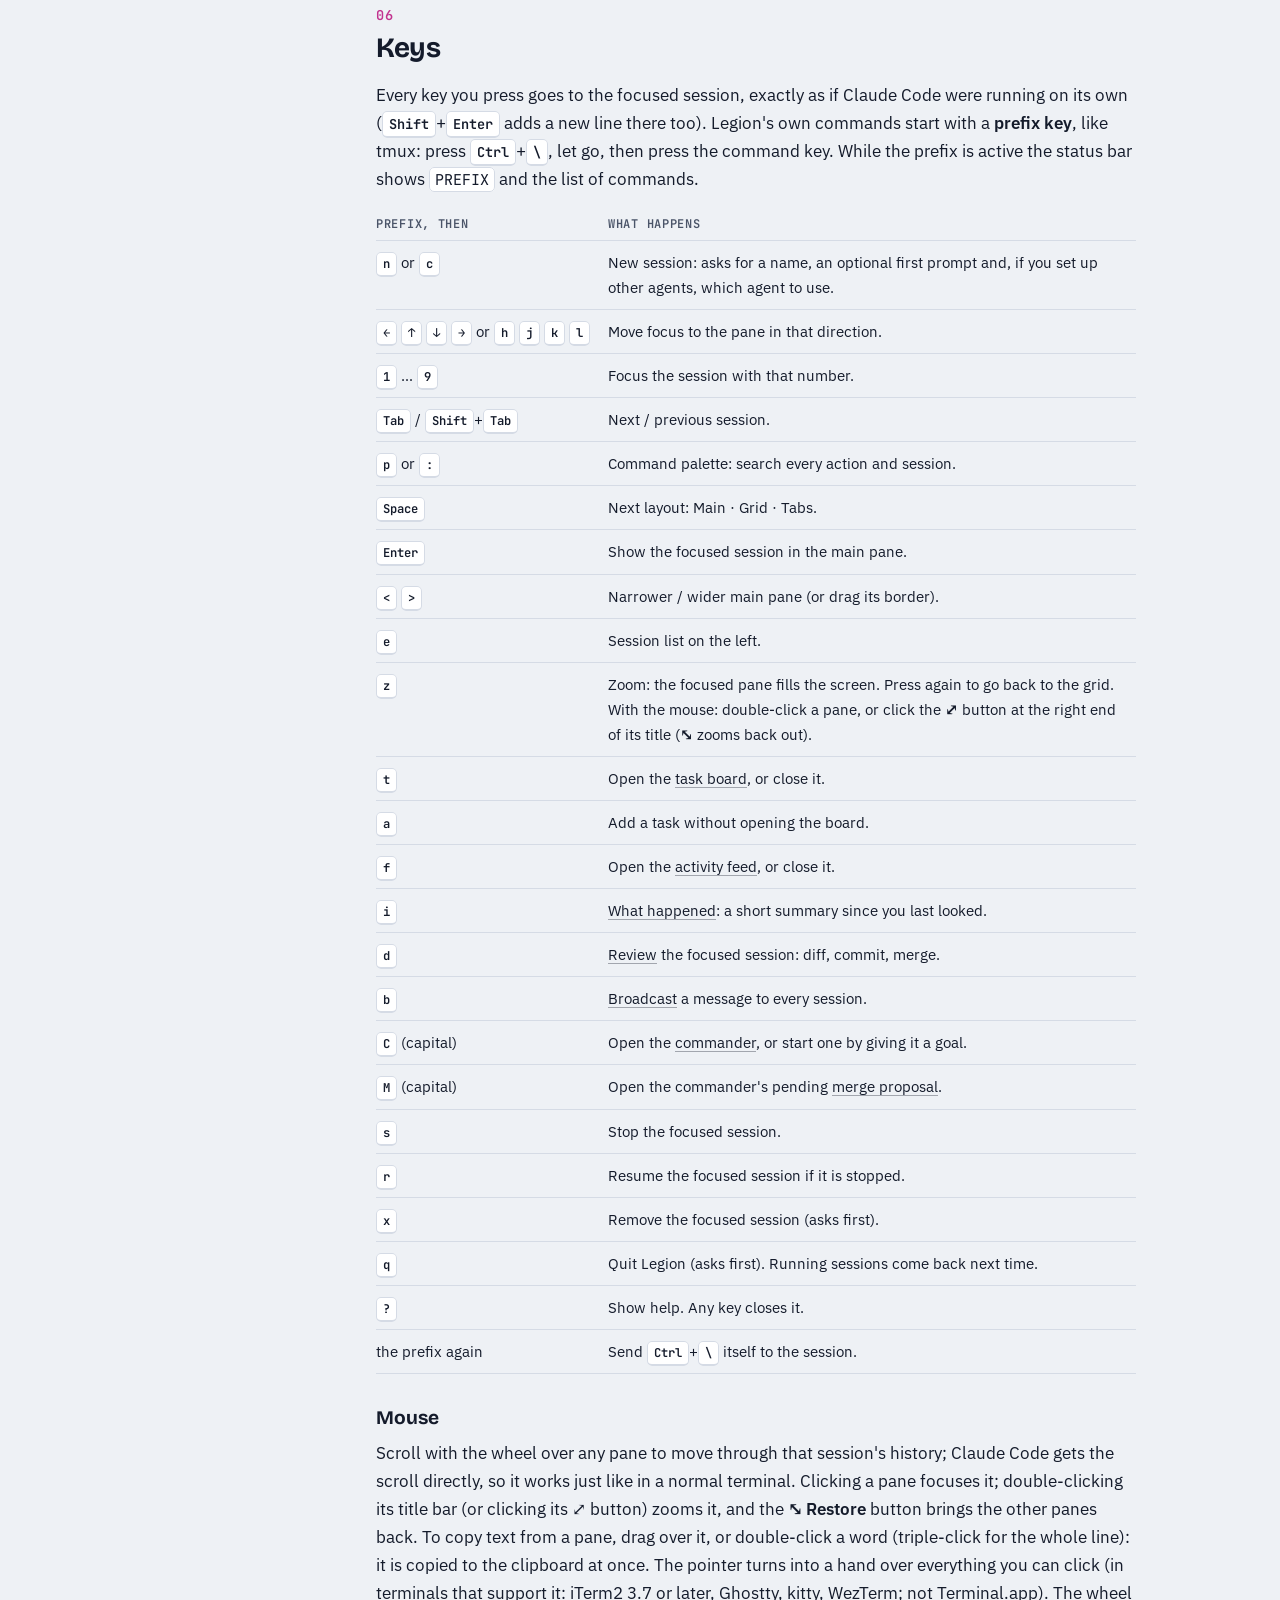
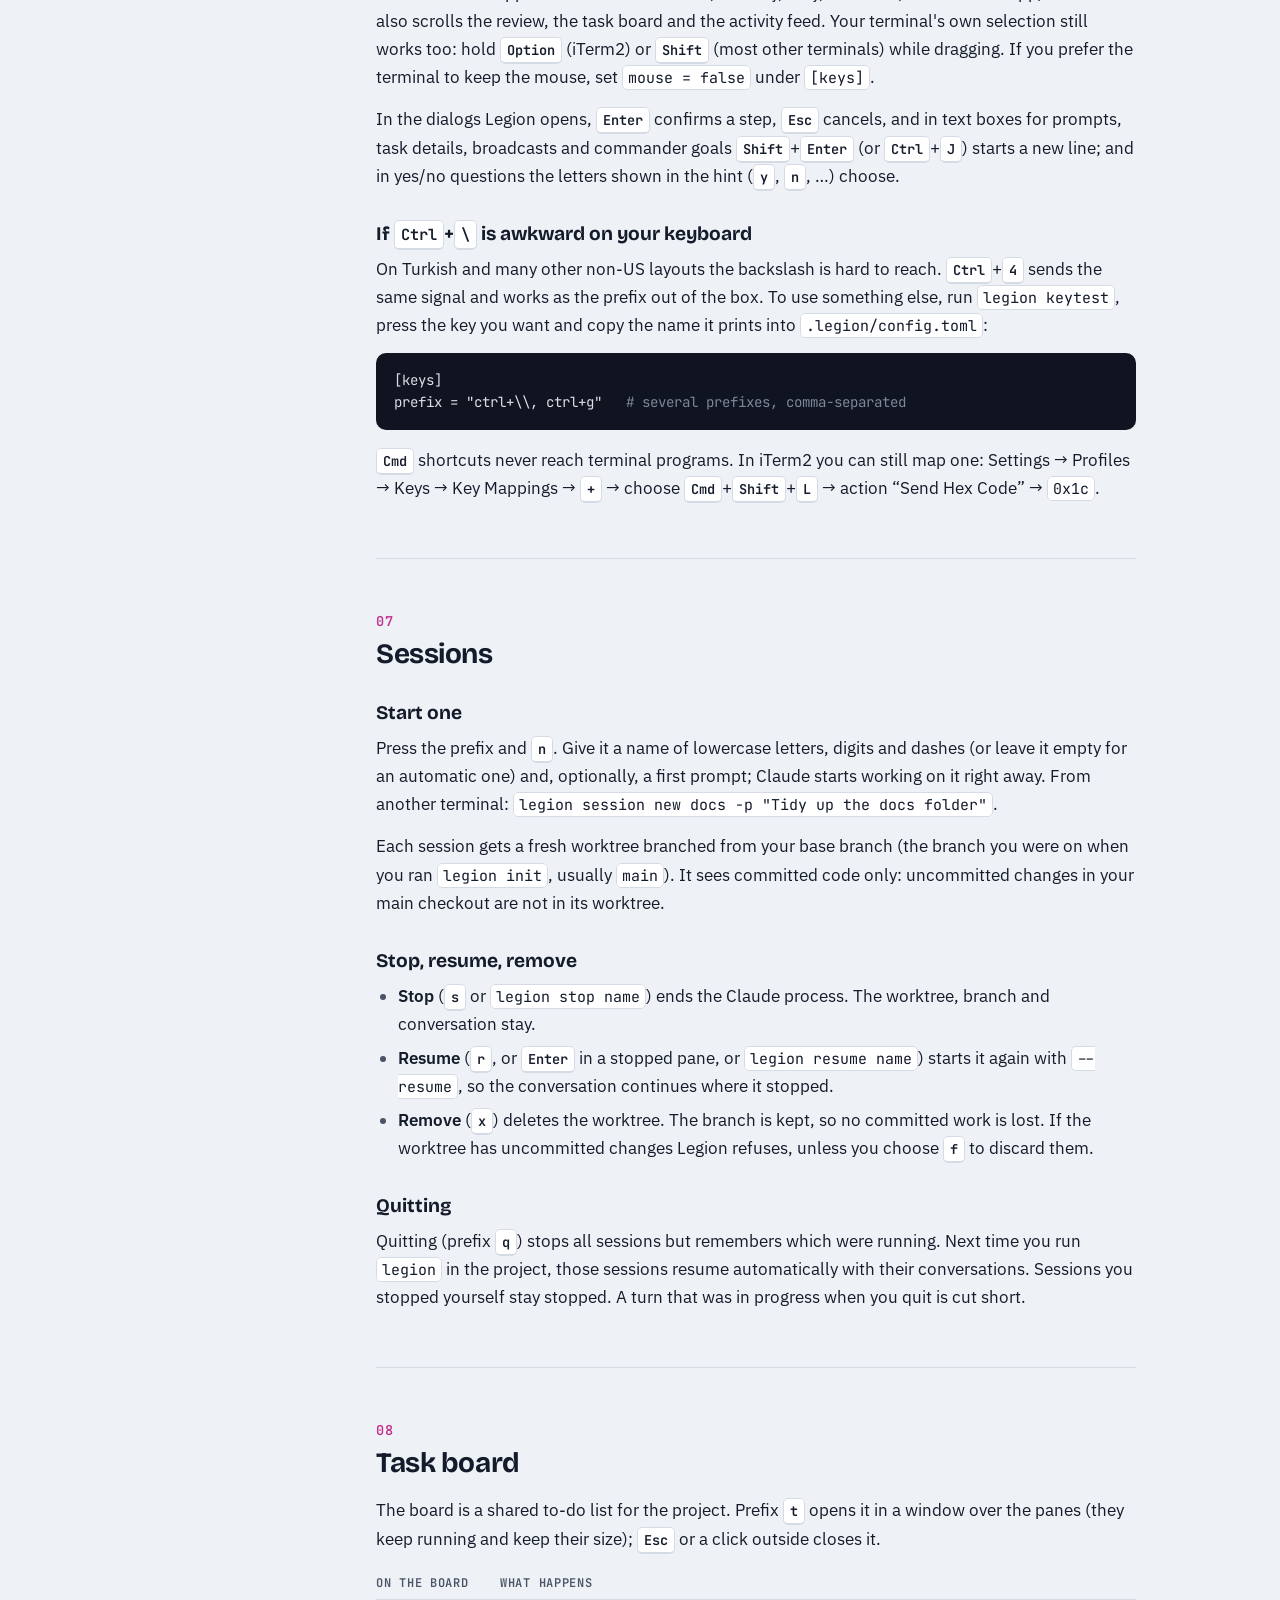
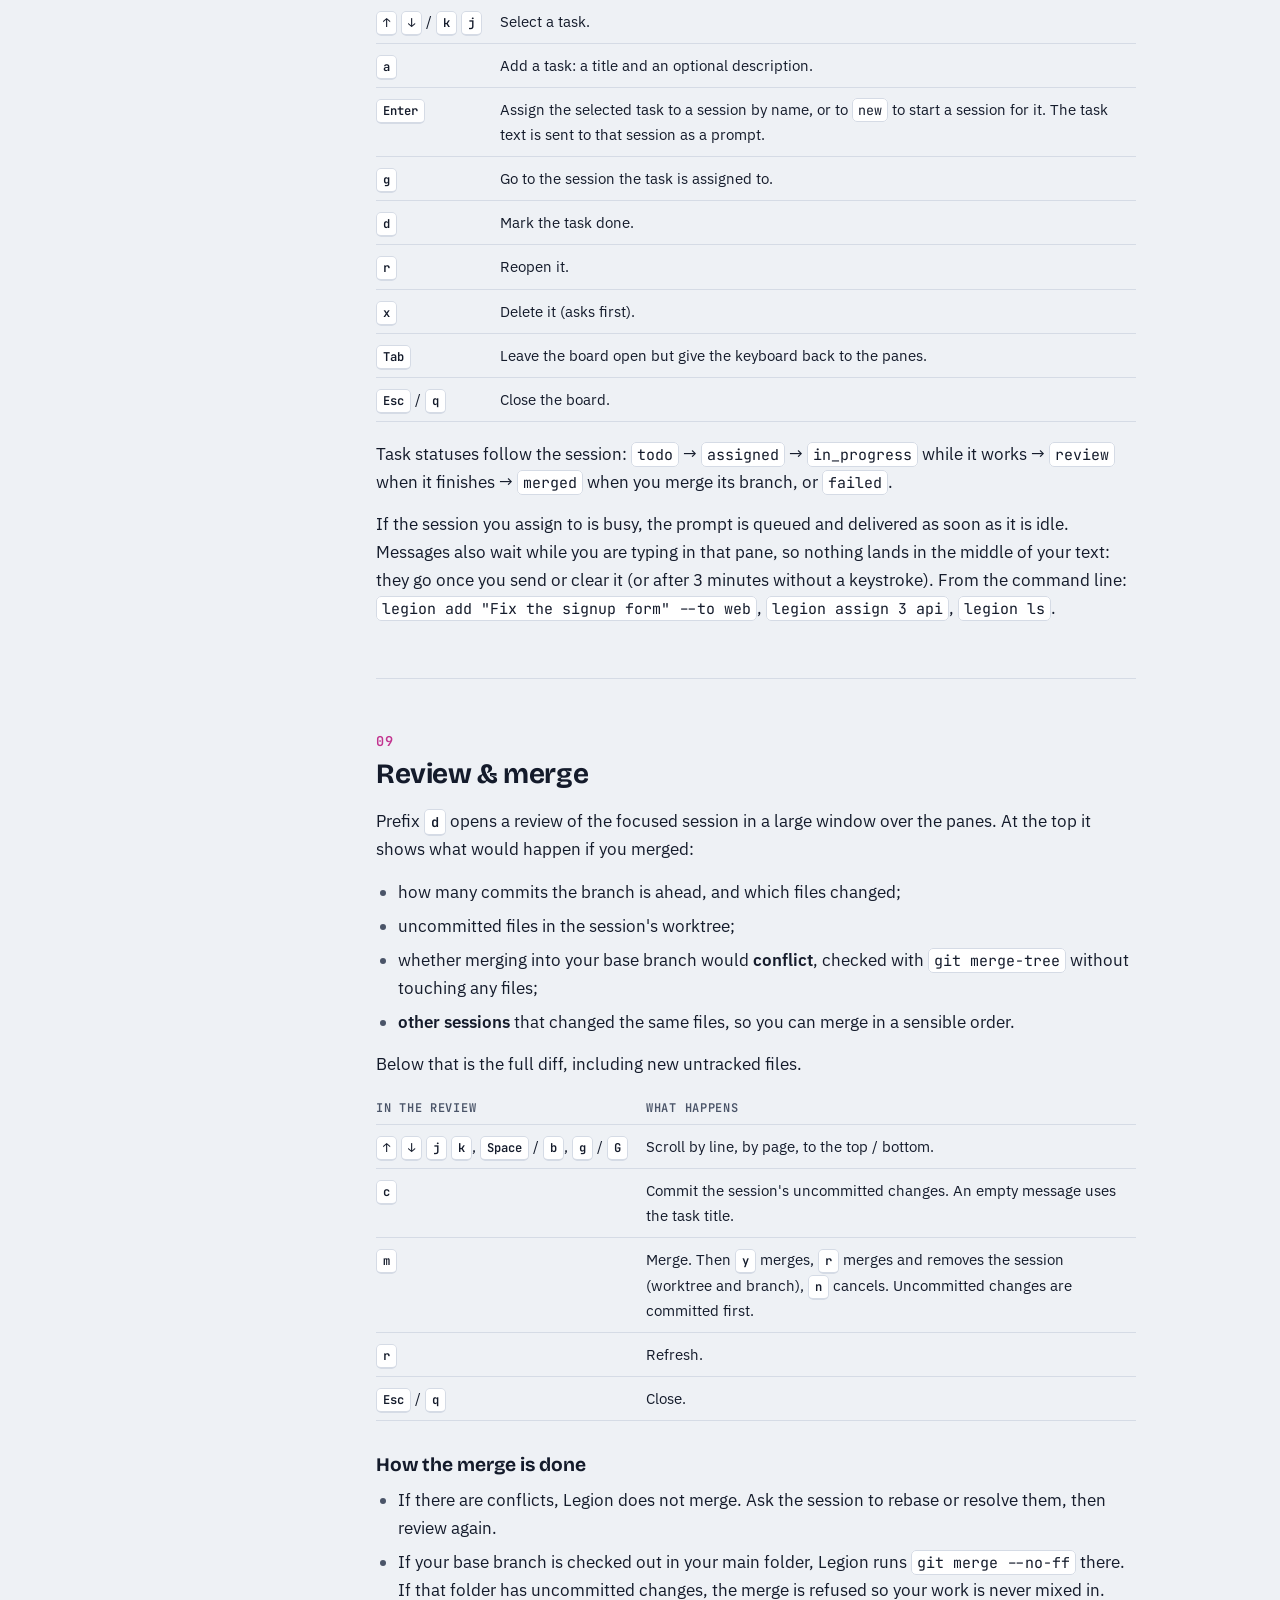
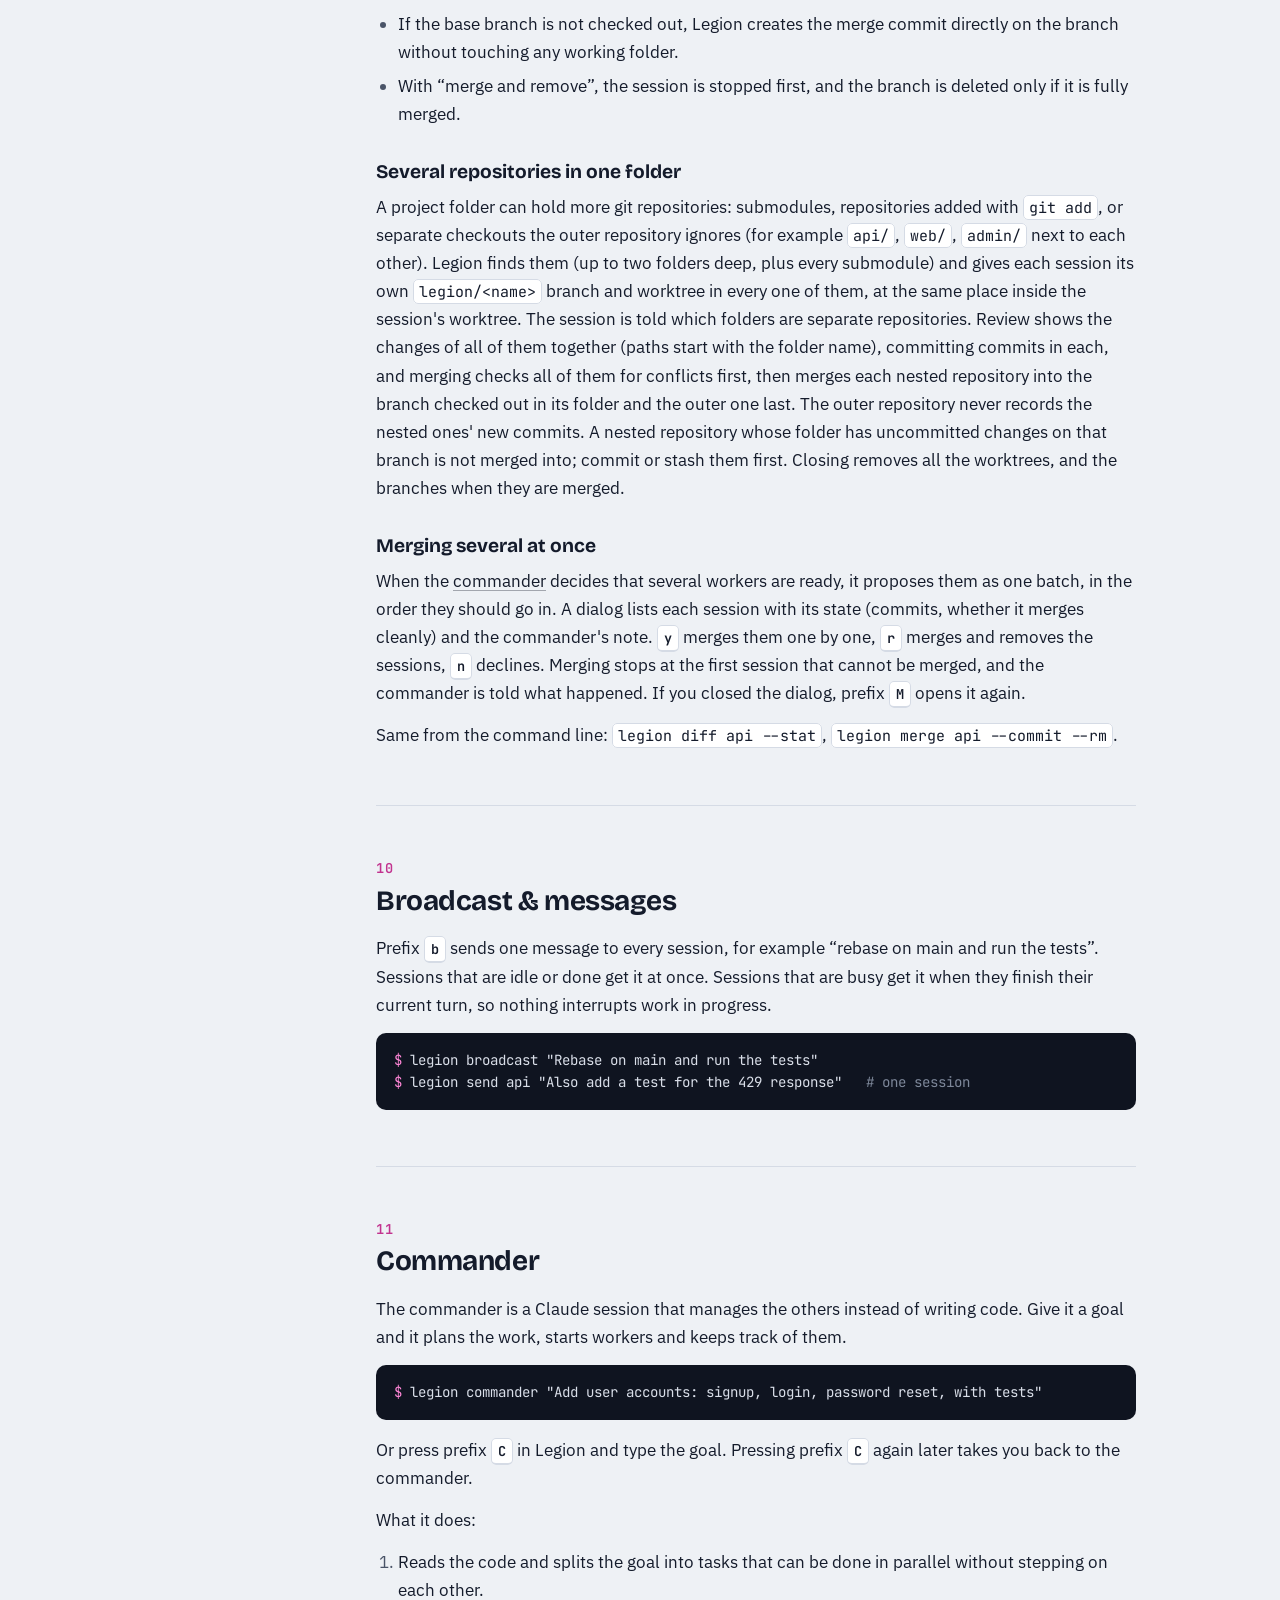
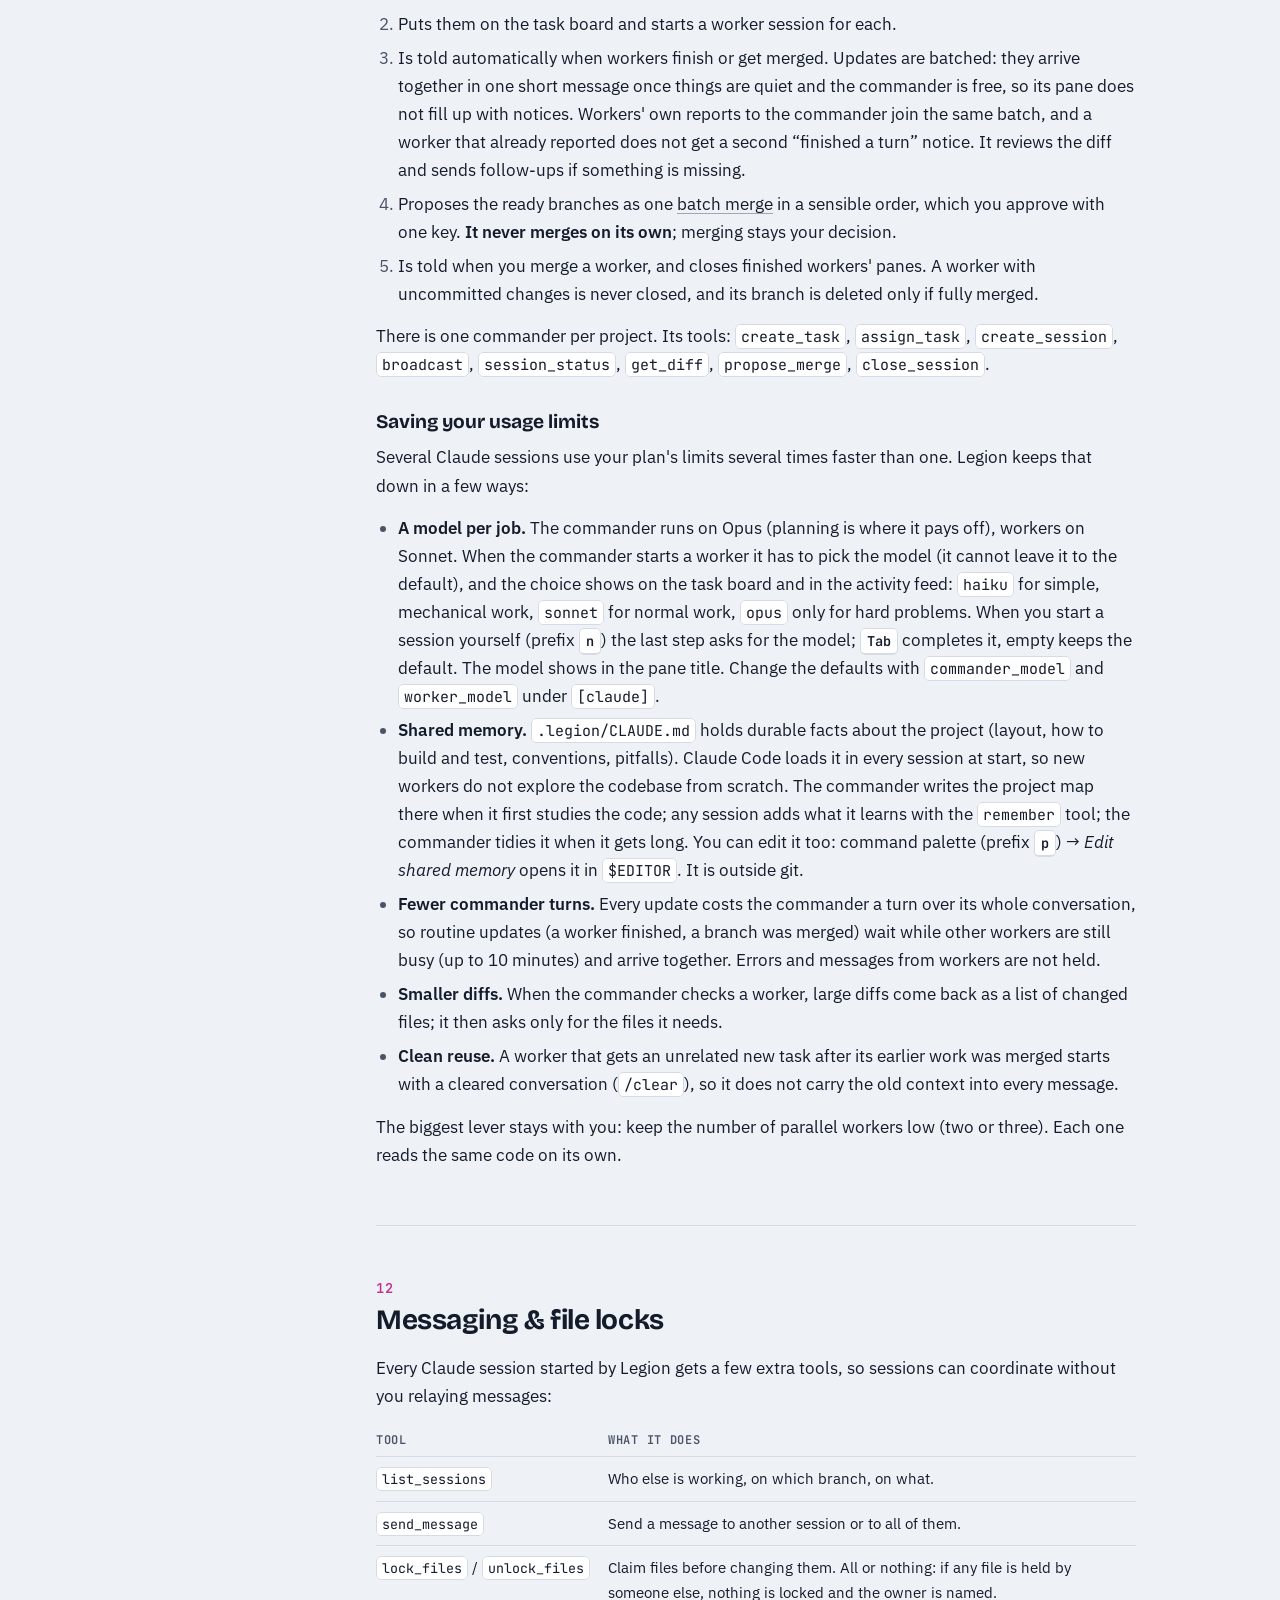
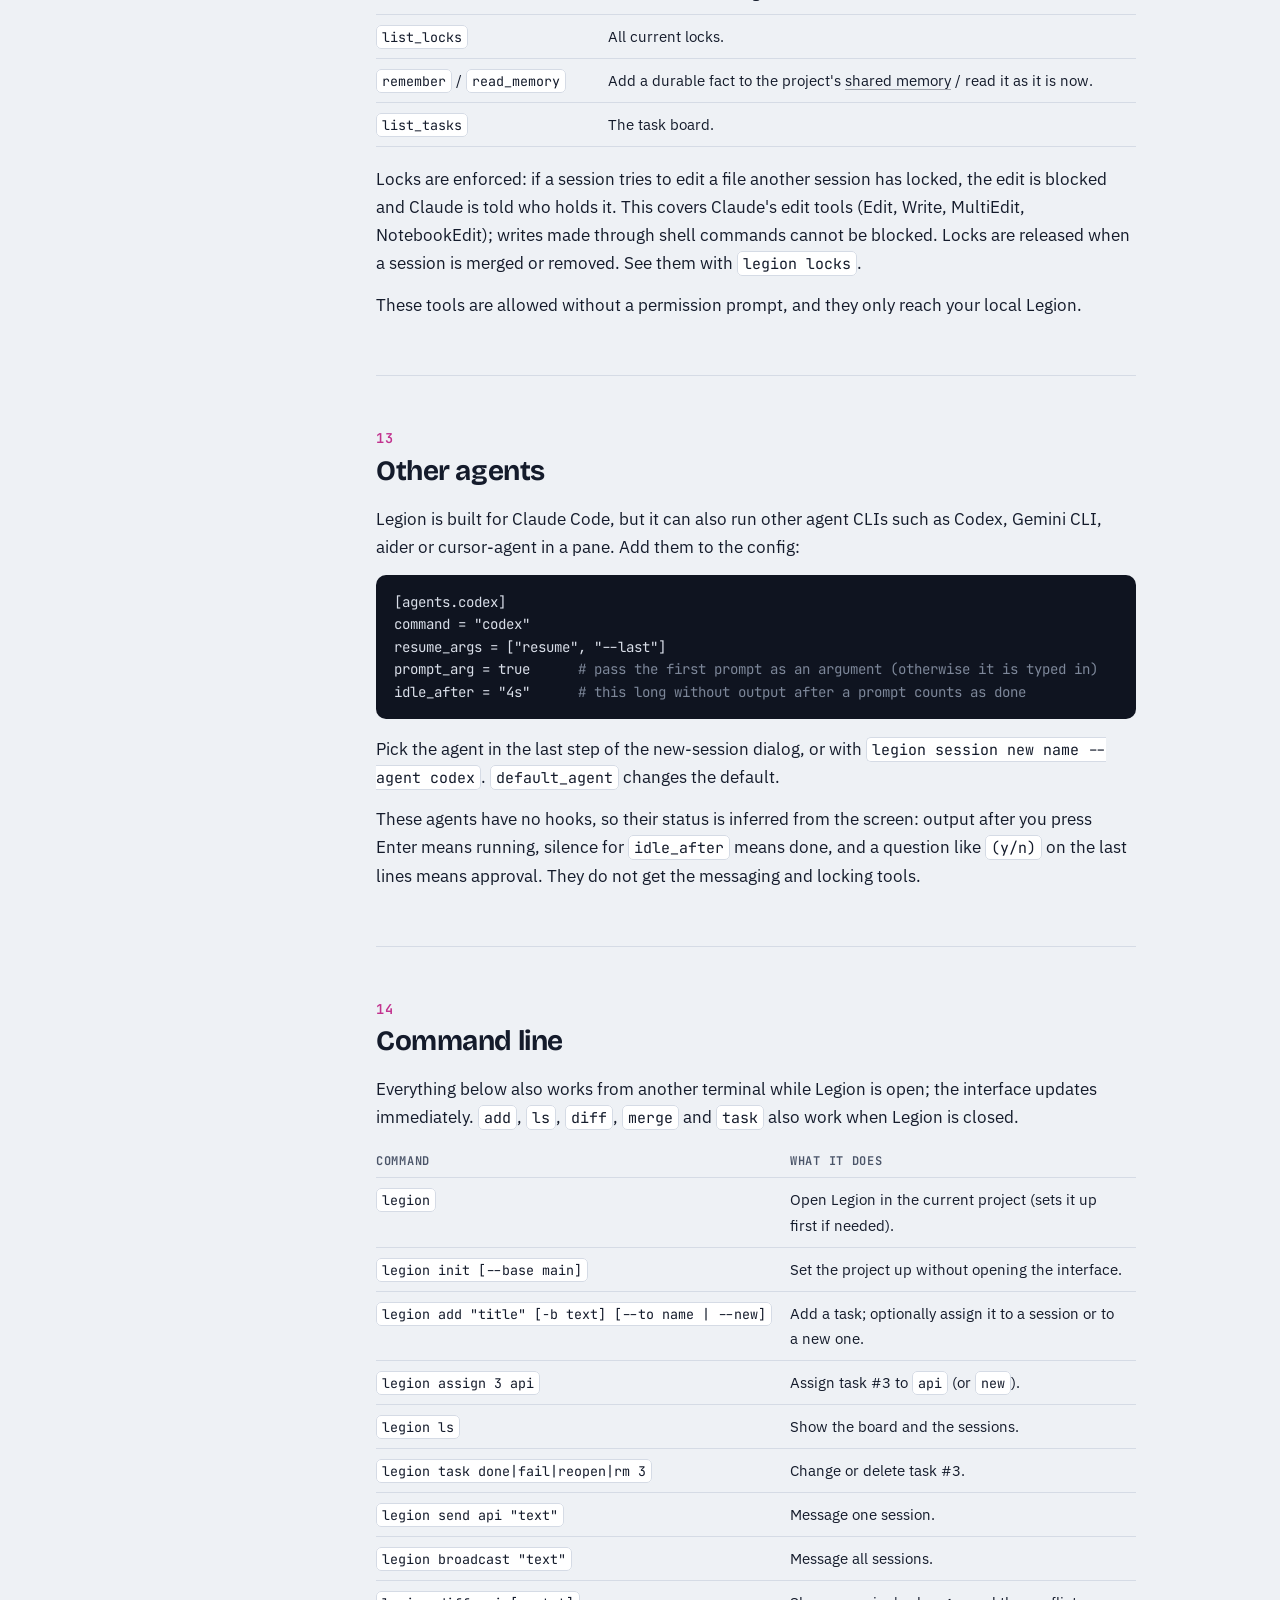
==== commit c9a9c52d: "Update site from Legion v0.1.39" ====
--- a/docs/index.html
+++ b/docs/index.html
@@ -179,7 +179,7 @@
       <ul>
         <li><strong>Activity feed</strong> (closed at start; click the <strong>▸ Activity</strong> button at the right end of the status bar, or press prefix <kbd>f</kbd>, to open it; the <strong>×</strong> in its title or the button again closes it): a panel on the right that lists, in order, every message between sessions (<code>commander → api</code>), messages you broadcast, task assignments, finished turns with the session's last message, questions, merge proposals, merges and file locks. <kbd>↑</kbd> <kbd>↓</kbd> select an entry, <kbd>Enter</kbd> jumps to that session. While it is closed, the button counts new entries.</li>
         <li><strong>Latest message on each pane</strong>: the bottom border of a pane shows the last message that session received and who sent it, for example <code>← commander: add a test for 429</code>, for 30 minutes.</li>
-        <li><strong>What happened</strong> (prefix <kbd>i</kbd>): a summary per session (finished turns and their last message, messages received and from whom, merges) plus what is waiting for you: open questions, a merge proposal, tasks ready for review. When you come back to the terminal after five minutes or more and something happened, it opens by itself as “While you were away”. It is built from Legion's own log, so it is instant and uses no tokens.</li>
+        <li><strong>What happened</strong> (prefix <kbd>i</kbd>): a summary per session (finished turns and their last message, messages received and from whom, merges) plus what is waiting for you: open questions, a merge proposal, tasks ready for review. It never opens by itself. It is built from Legion's own log, so it is instant and uses no tokens.</li>
       </ul>
       <h3 id="notifications">Notifications</h3>
       <p>When a session needs approval or asks a question, Legion shows a desktop notification right away. Notifications are silent: the terminal bell is off unless you set <code>bell = true</code>. Finished turns are collected instead: once no session is working any more and things have stayed quiet for about 20 seconds, you get <em>one</em> notification, such as “All sessions finished: api ✓, web ✓, auth ✗”. The desktop notification is skipped while Legion is in the foreground. While a commander is running it speaks for the workers: only the commander rings and notifies, and workers just light up their pane border (their questions still open the dialog). In iTerm2, Ghostty, WezTerm and kitty the notification comes from the terminal itself, and clicking it brings the terminal to the front. In other terminals Legion uses <code>terminal-notifier</code> on macOS (<code>brew install terminal-notifier</code>) or <code>notify-send</code> on Linux; without them (and with the bell off) you only see the pane border light up. <code>legion doctor</code> shows which one is used. Nothing is sent for the pane you are looking at while Legion is in the foreground. Both can be switched off under <a href="#config"><code>[notify]</code></a>.</p>
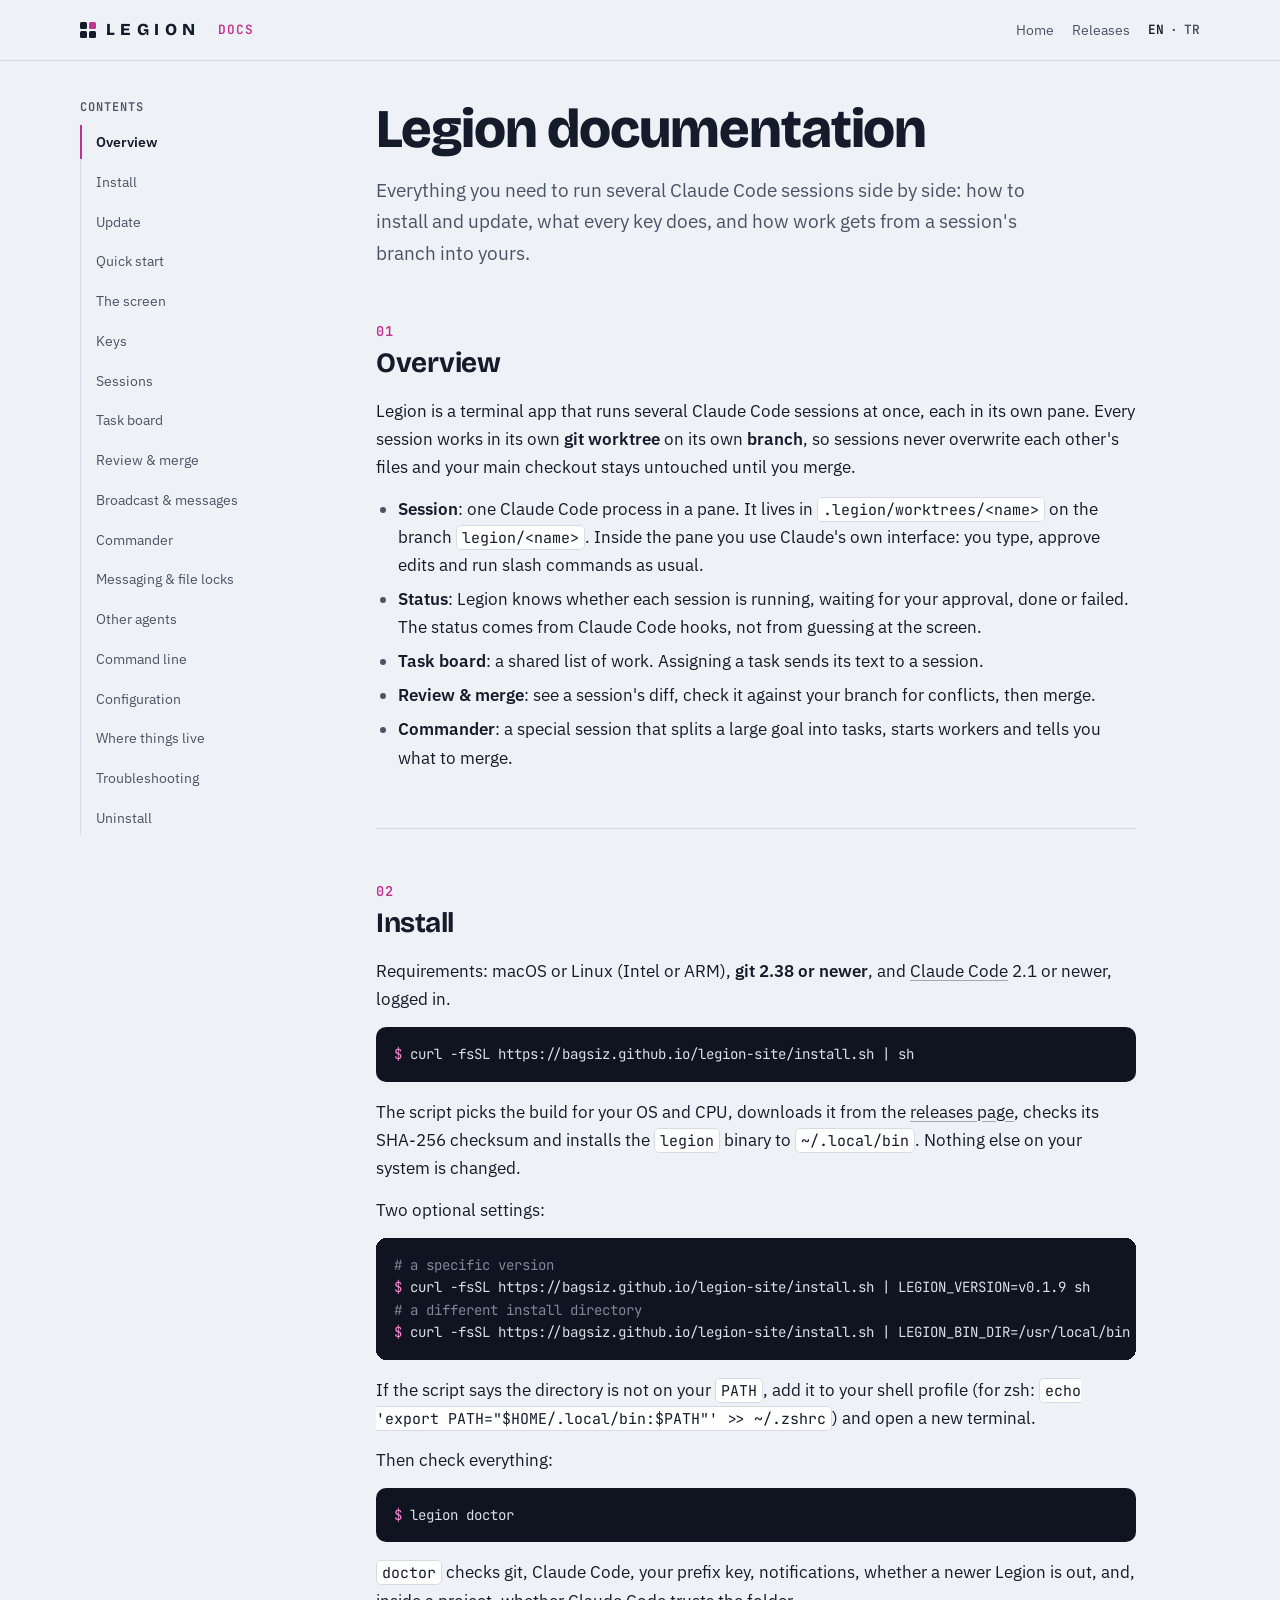
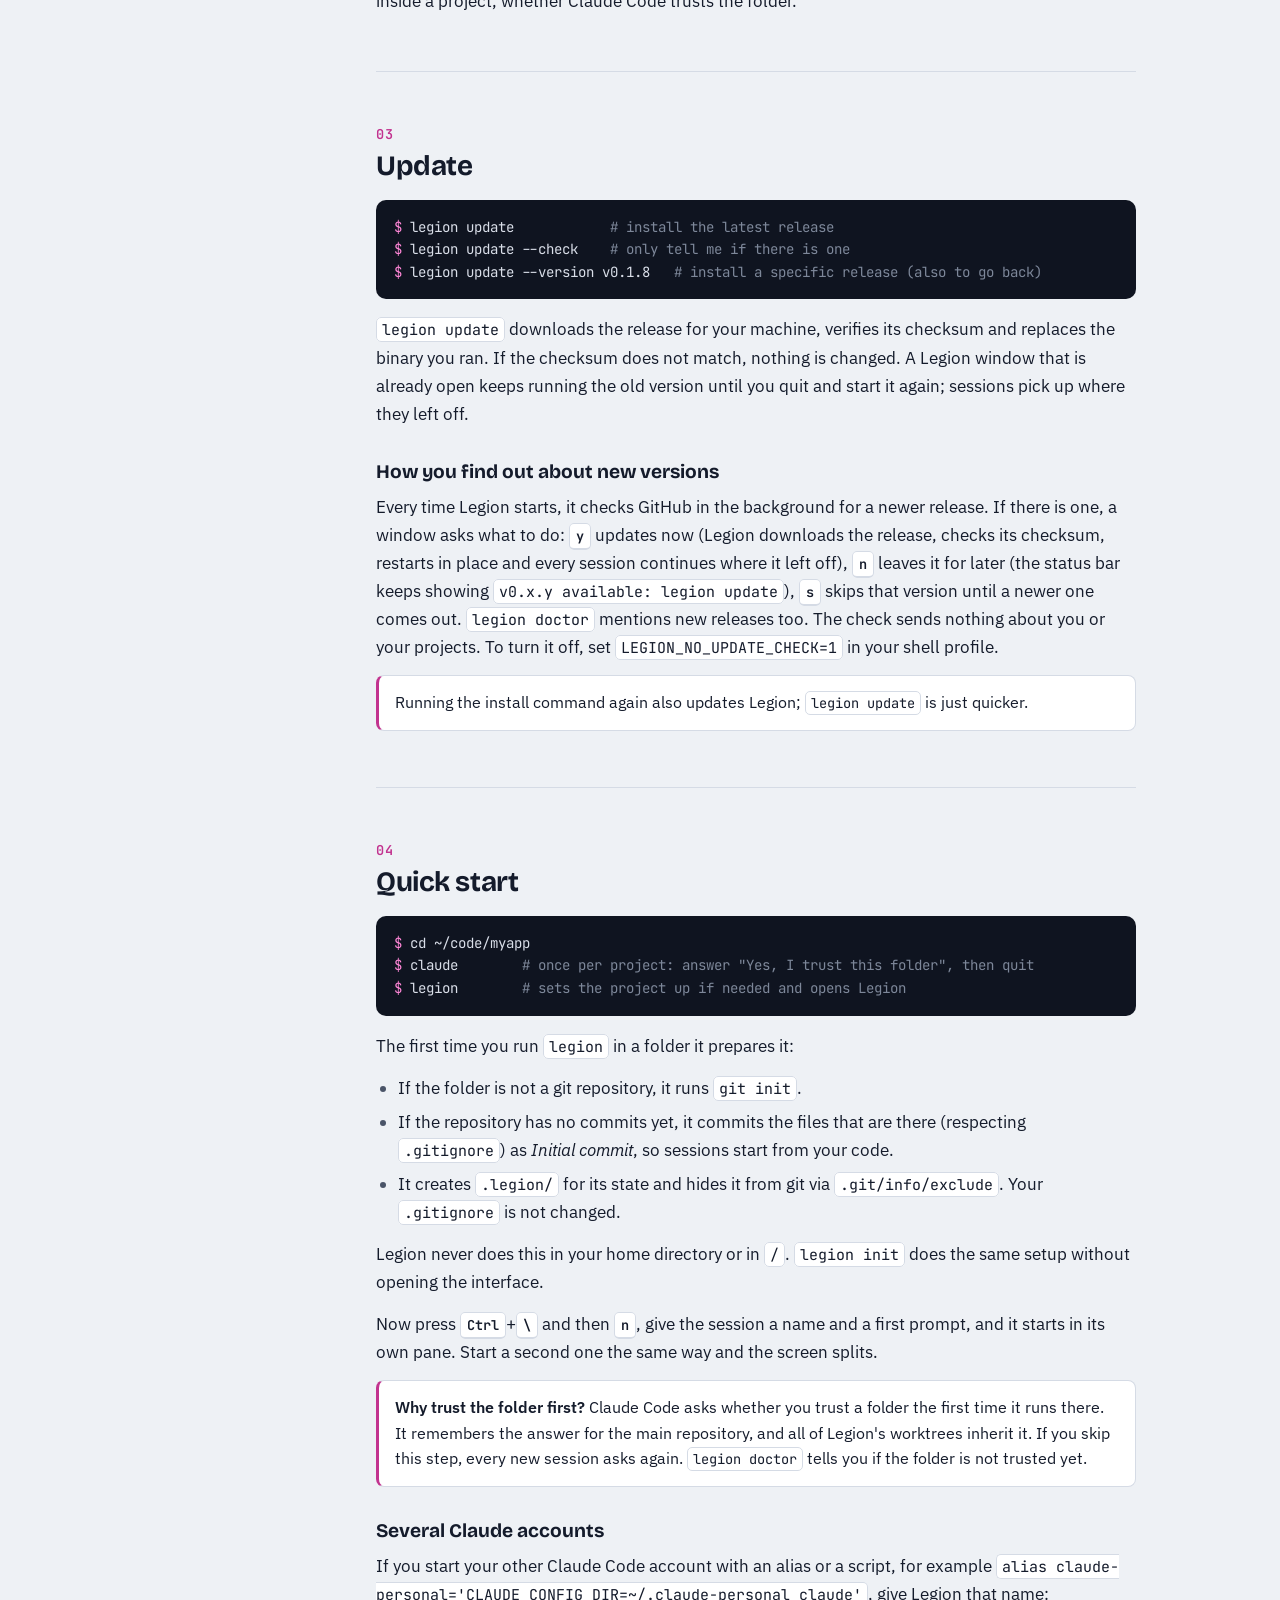
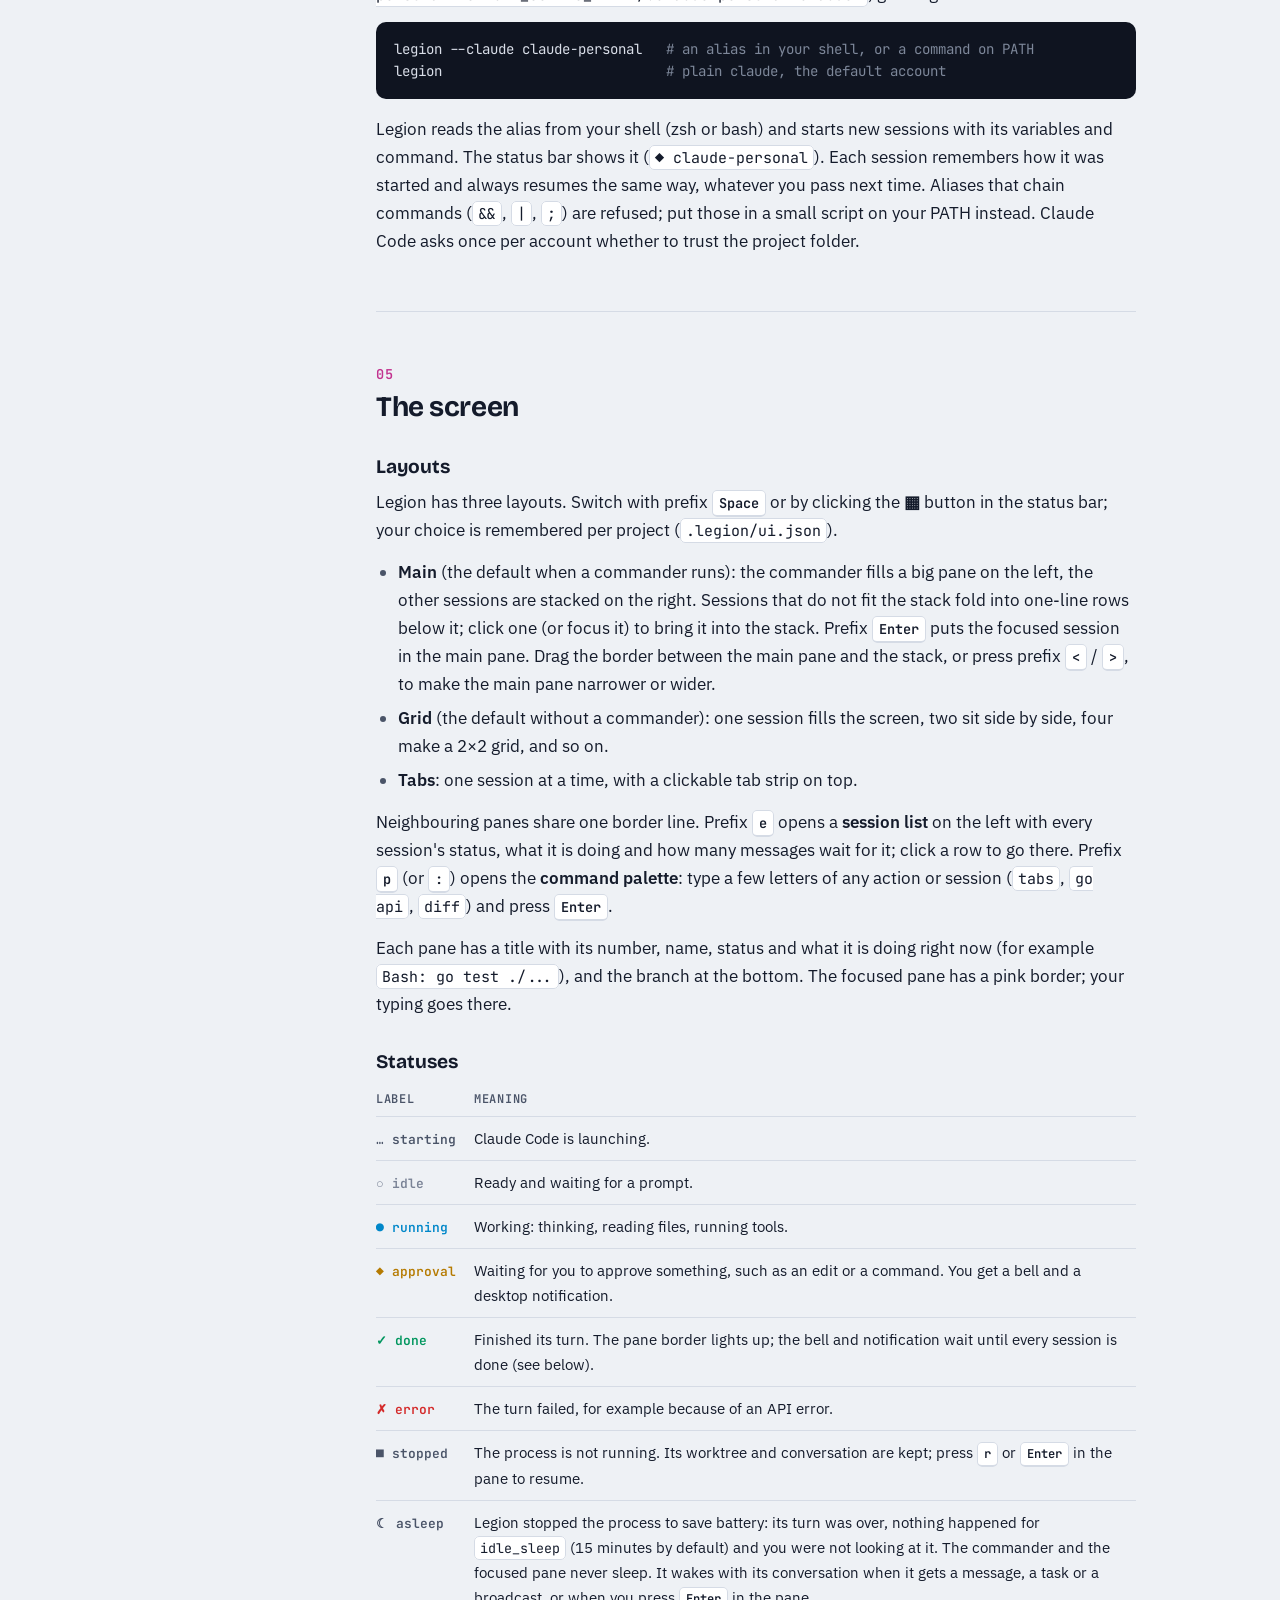
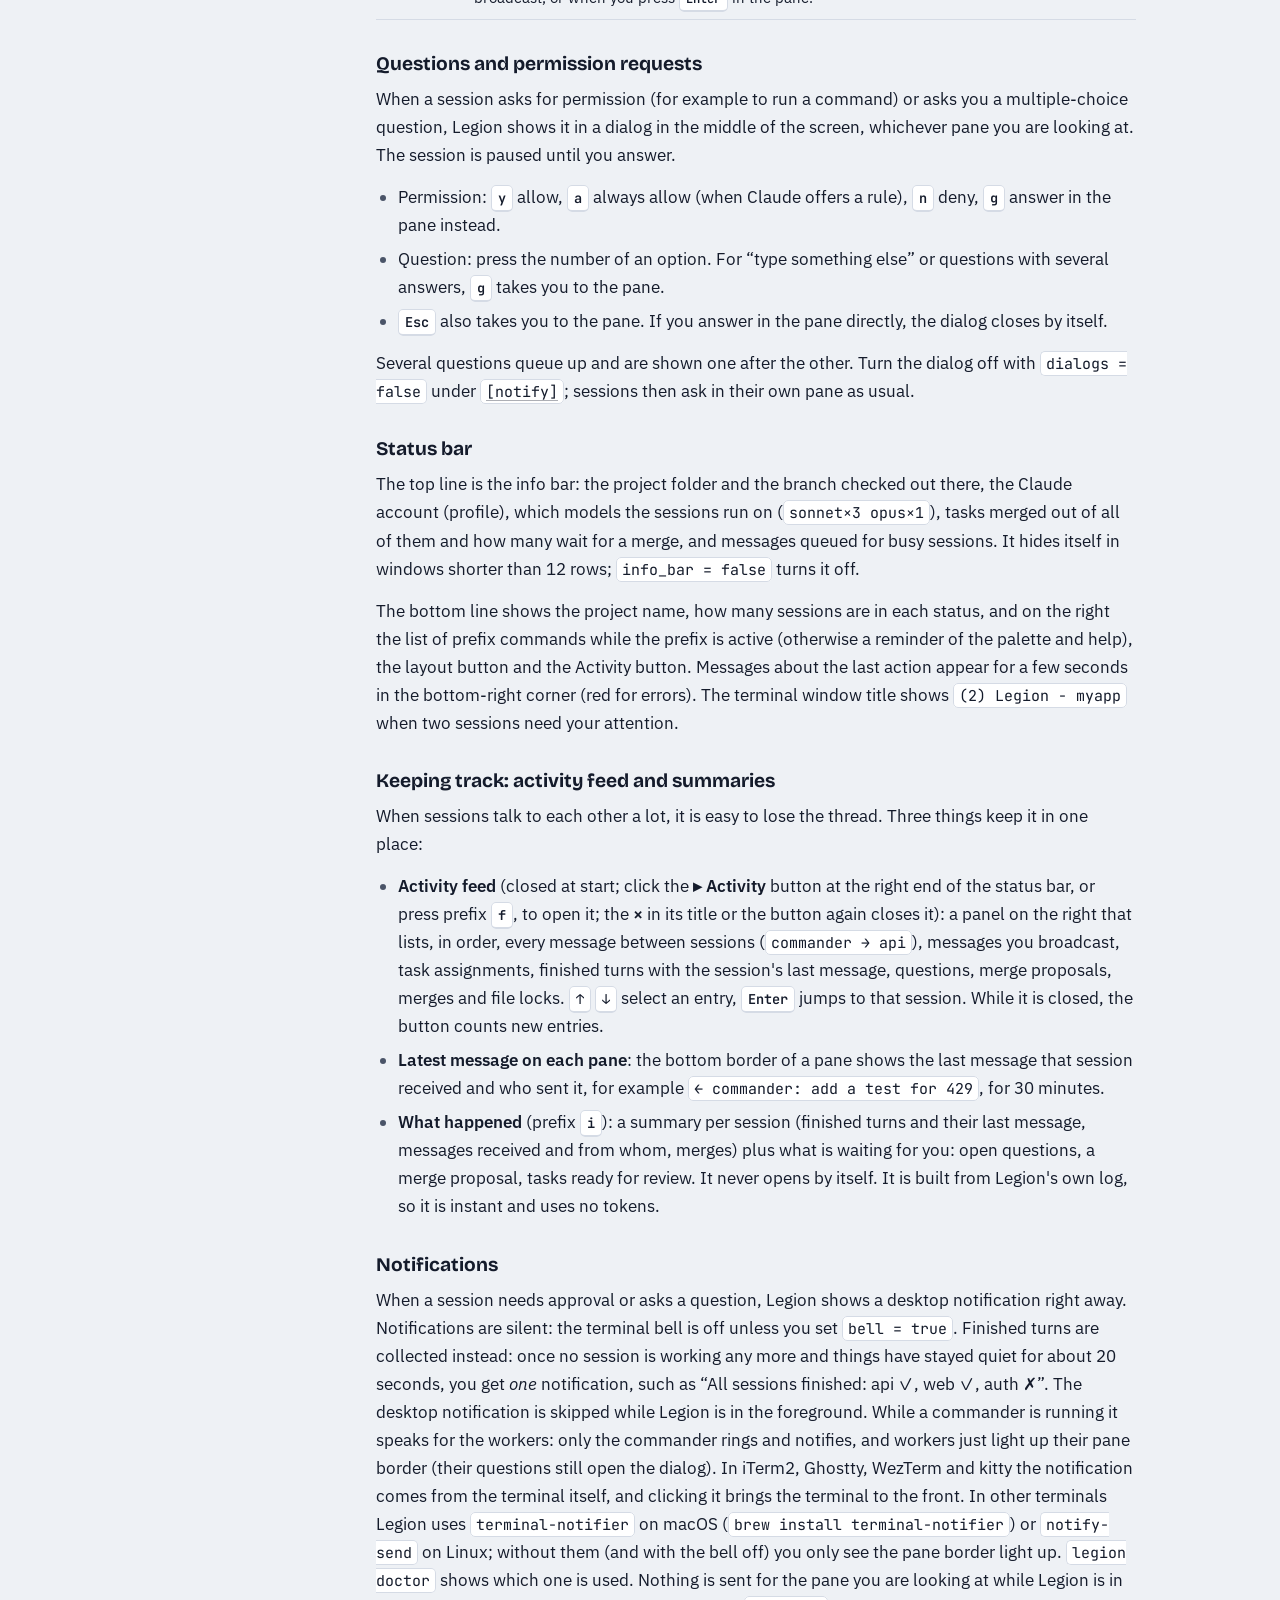
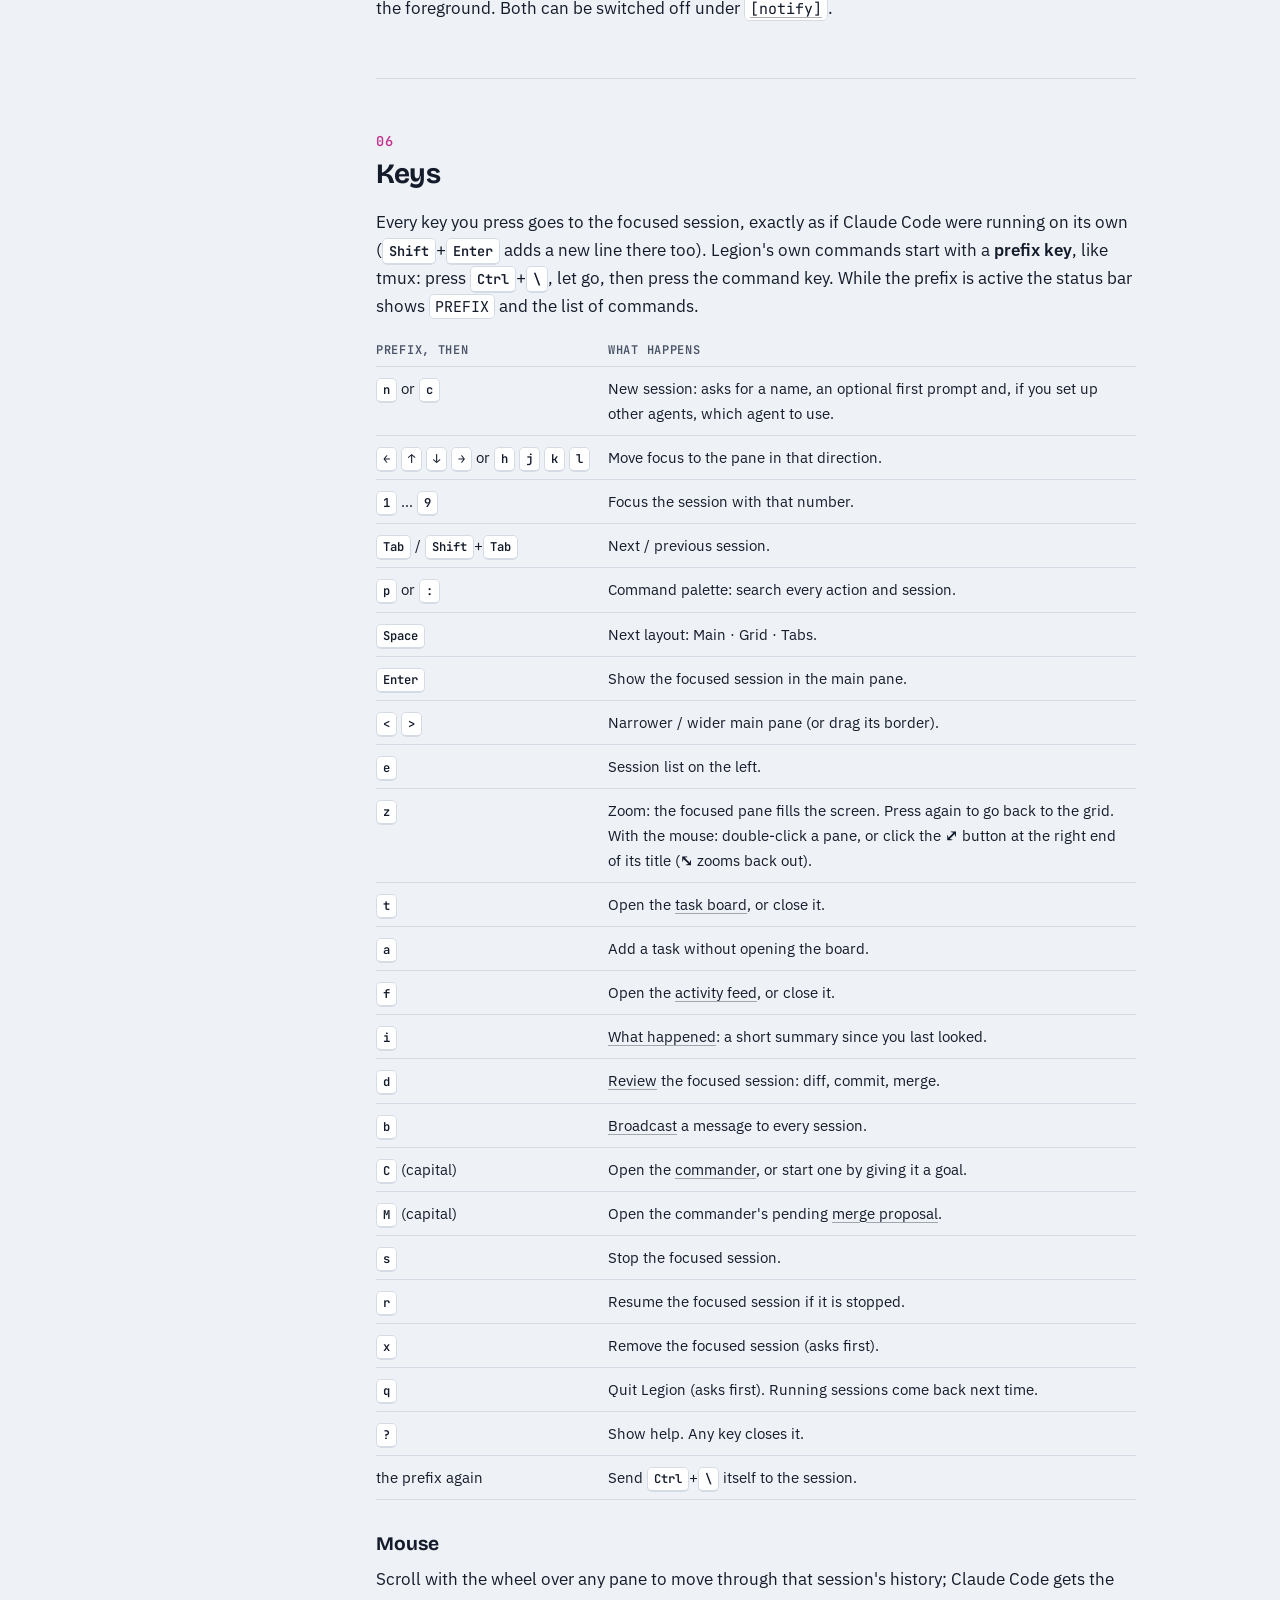
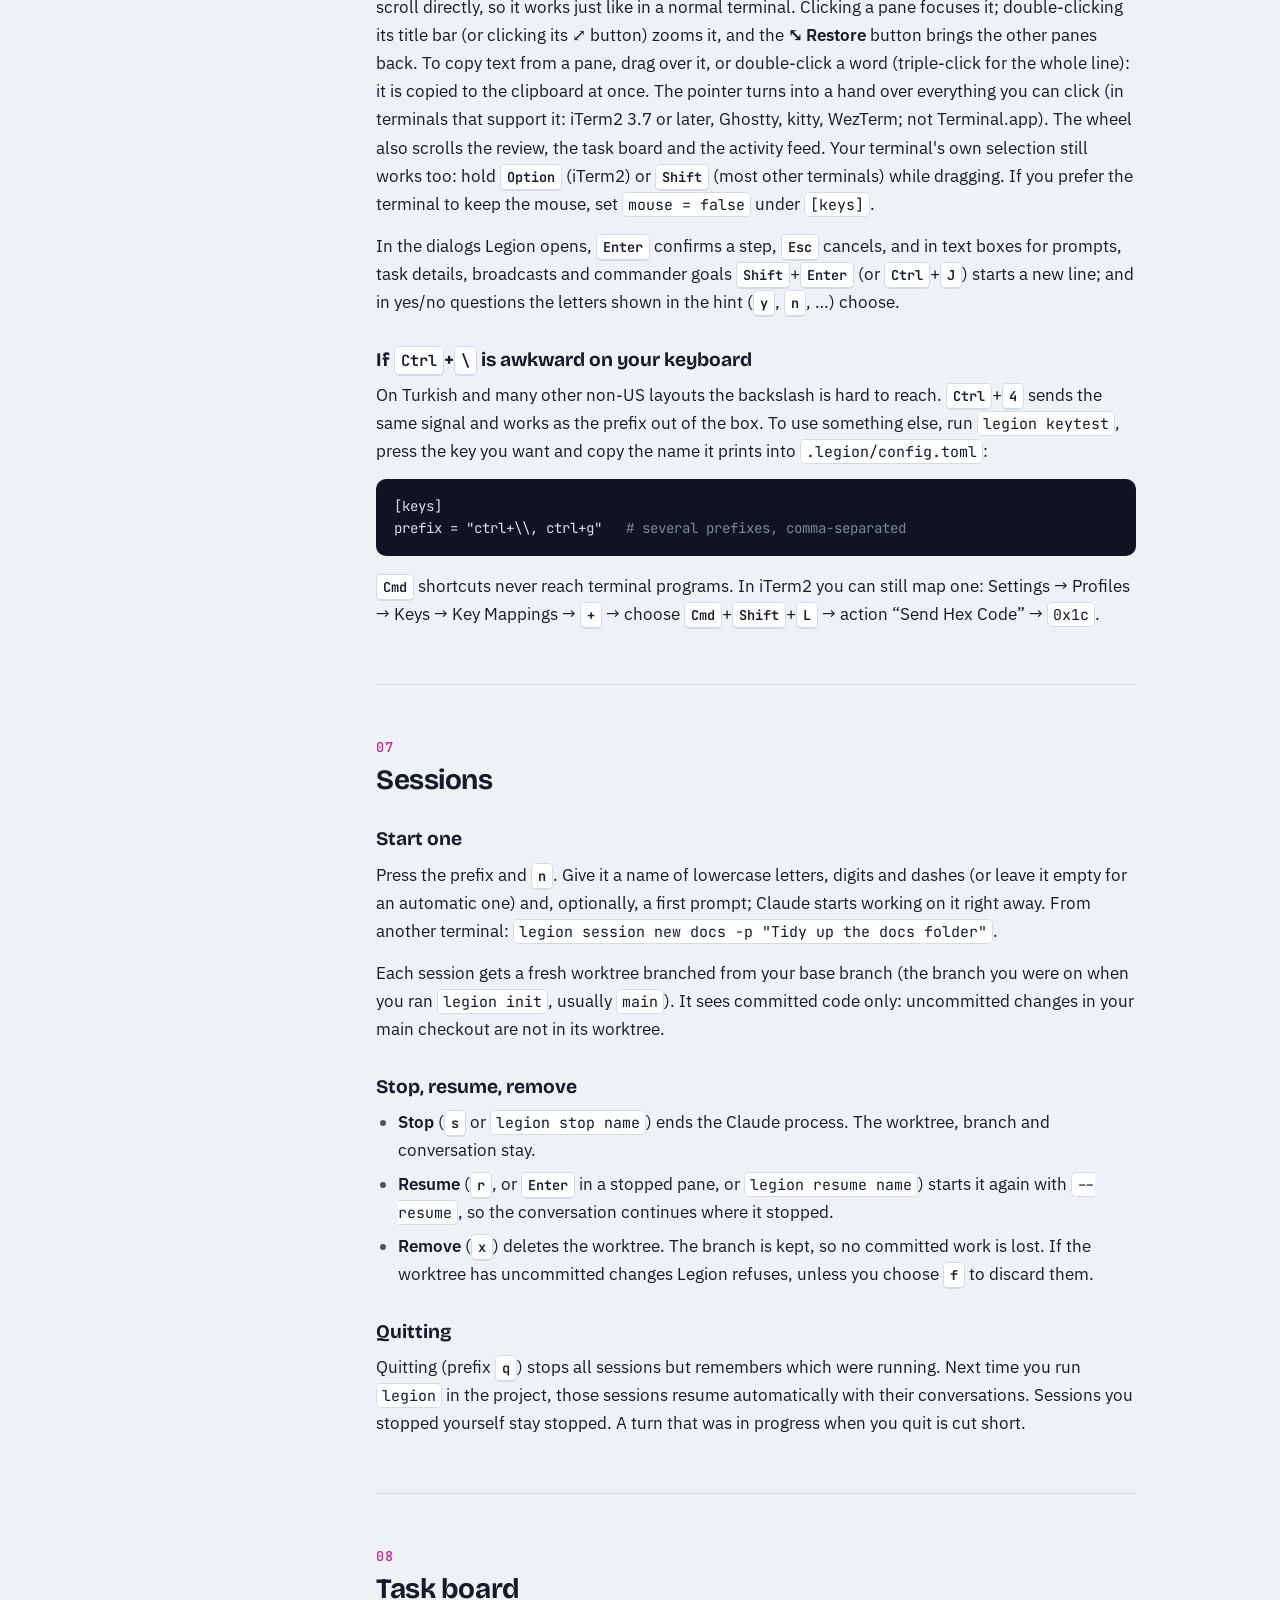
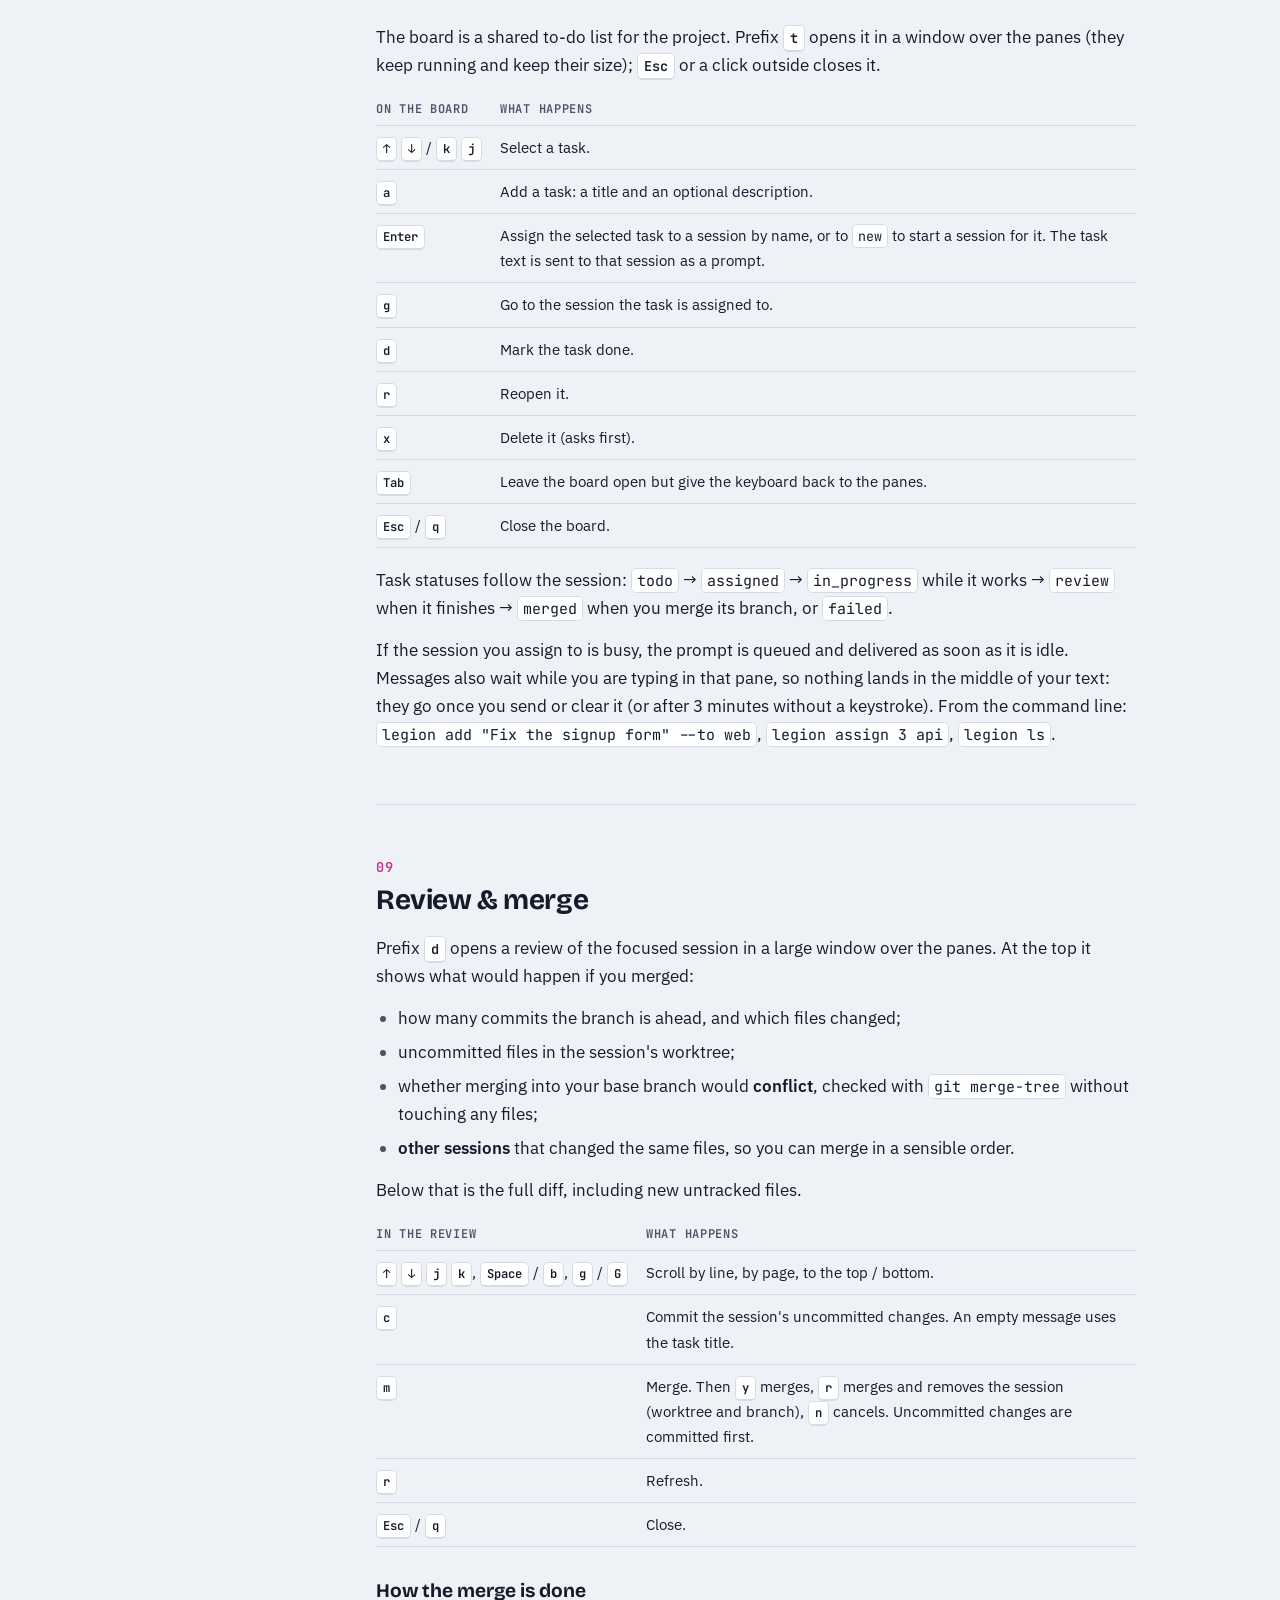
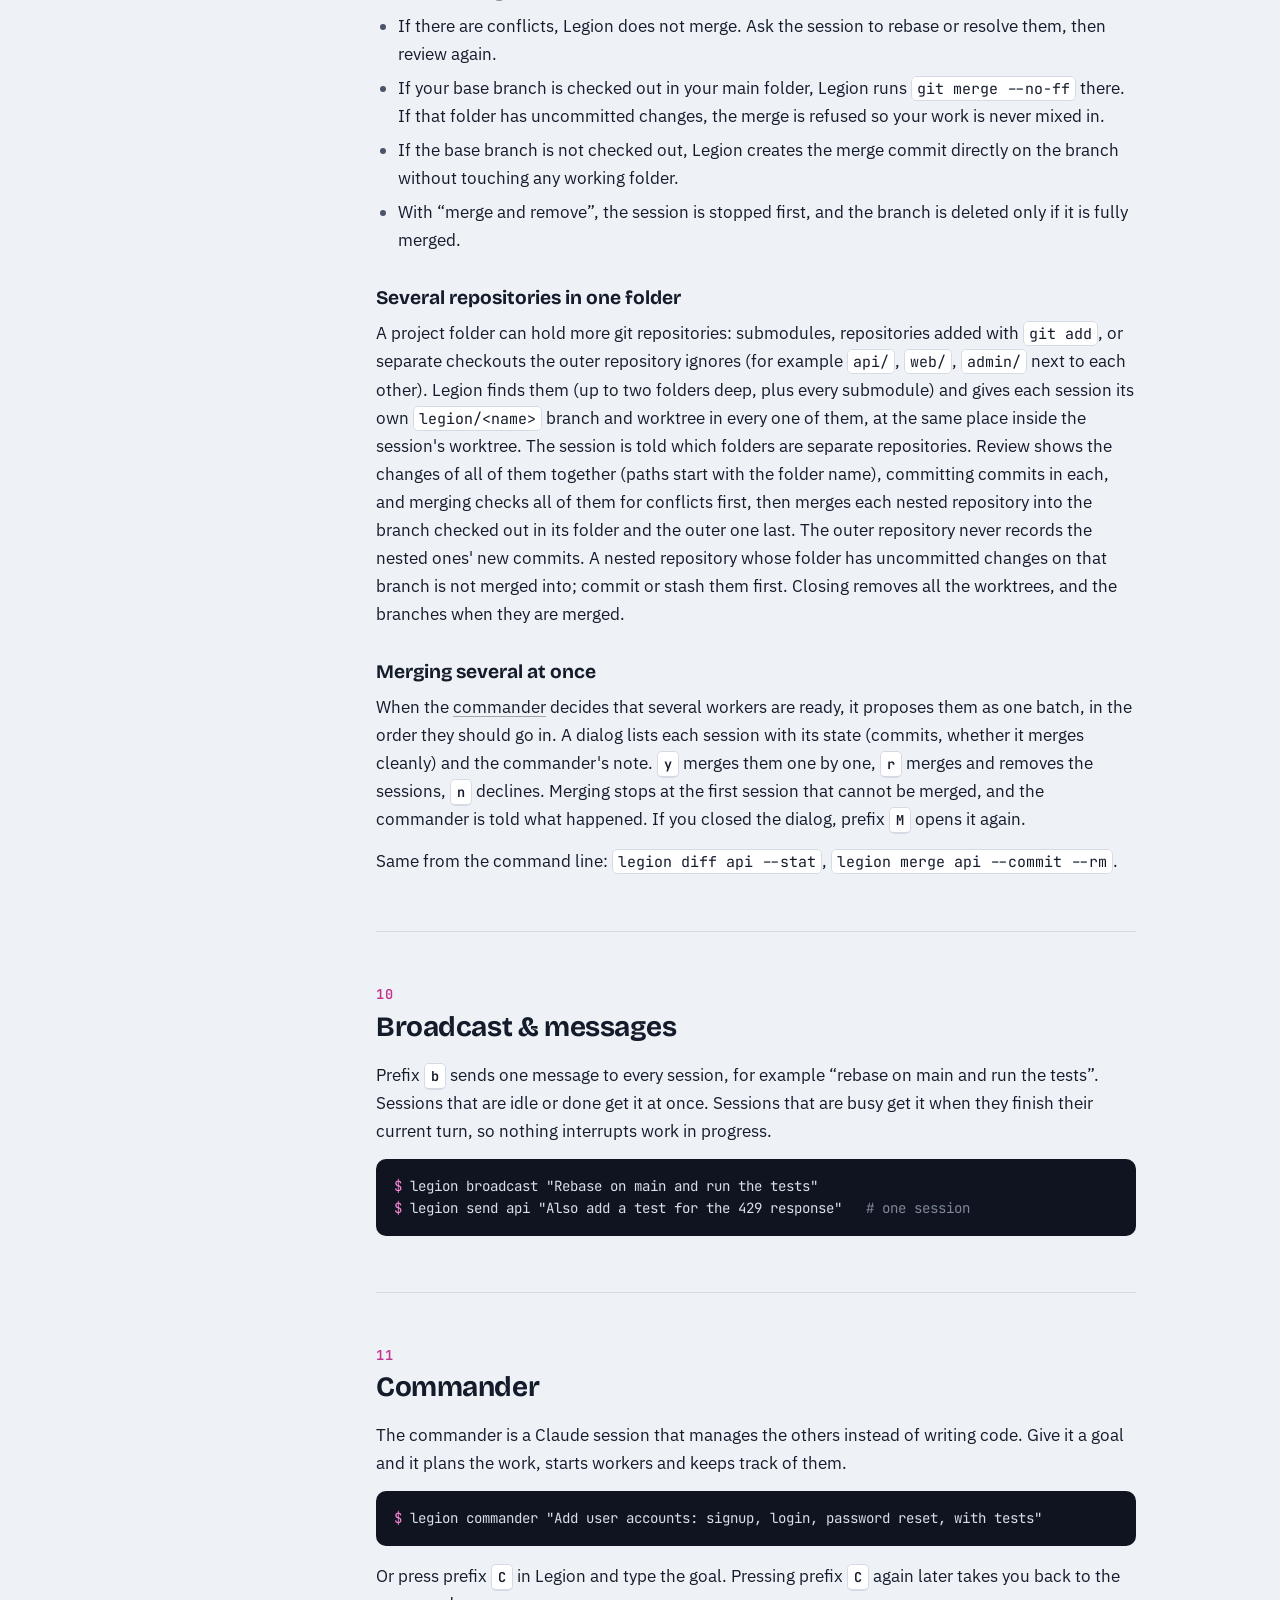
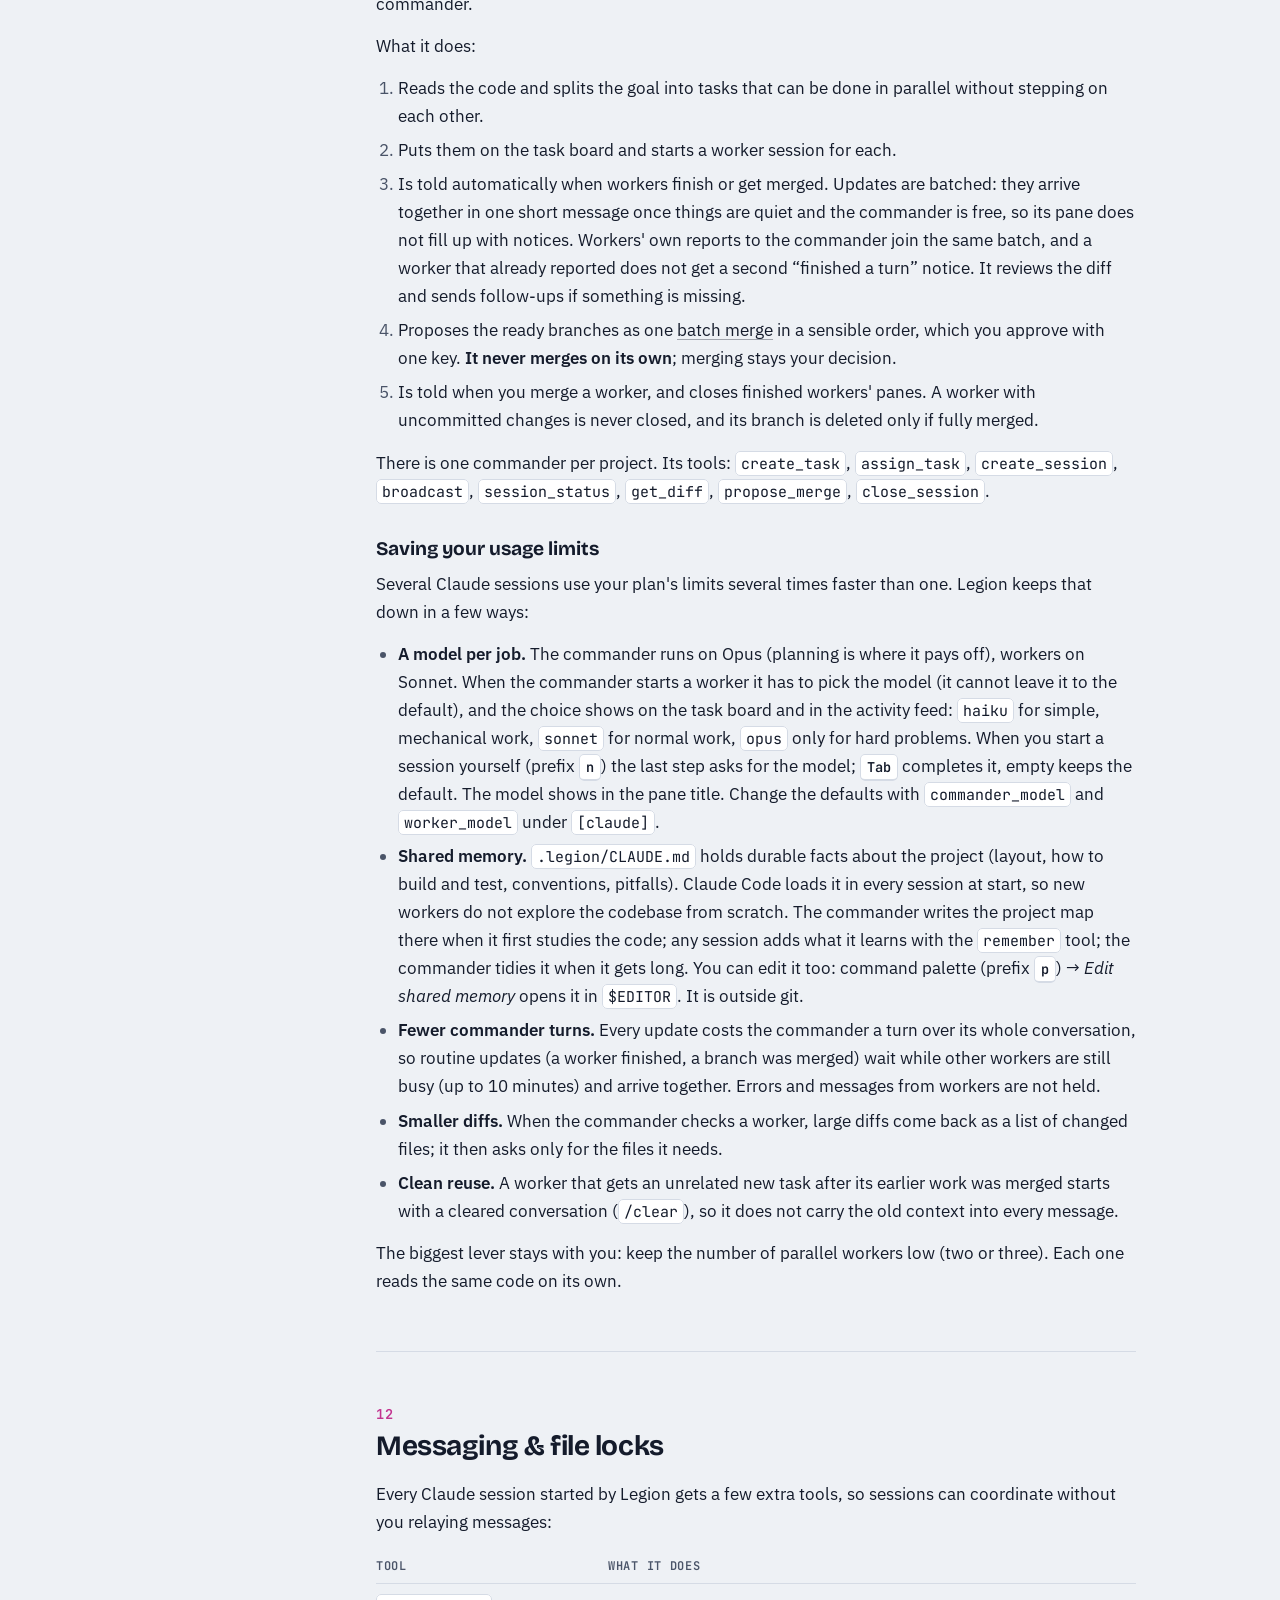
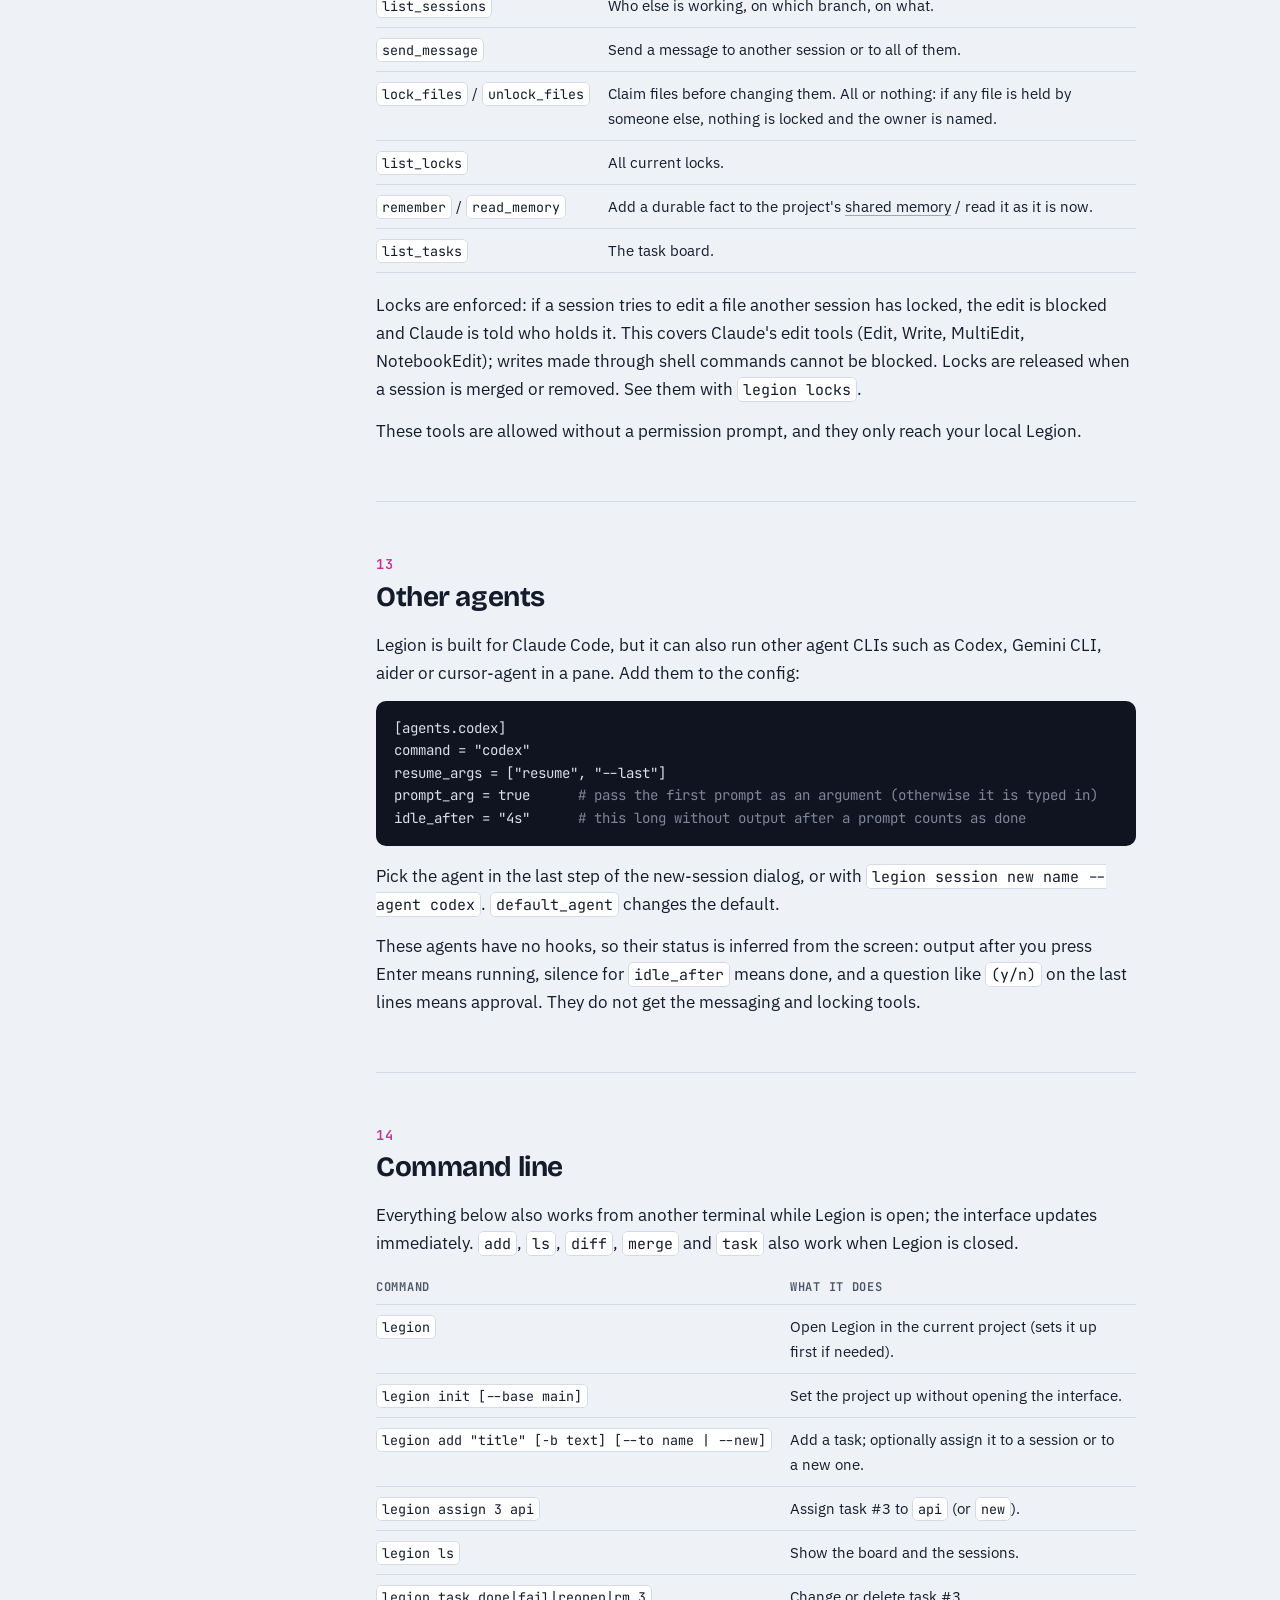
==== commit 28953576: "Update site from Legion v0.1.40" ====
--- a/docs/index.html
+++ b/docs/index.html
@@ -173,6 +173,7 @@
       </ul>
       <p>Several questions queue up and are shown one after the other. Turn the dialog off with <code>dialogs = false</code> under <a href="#config"><code>[notify]</code></a>; sessions then ask in their own pane as usual.</p>
       <h3>Status bar</h3>
+      <p>The top line is the info bar: the project folder and the branch checked out there, the Claude account (profile), which models the sessions run on (<code>sonnet×3 opus×1</code>), tasks merged out of all of them and how many wait for a merge, and messages queued for busy sessions. It hides itself in windows shorter than 12 rows; <code>info_bar = false</code> turns it off.</p>
       <p>The bottom line shows the project name, how many sessions are in each status, and on the right the list of prefix commands while the prefix is active (otherwise a reminder of the palette and help), the layout button and the Activity button. Messages about the last action appear for a few seconds in the bottom-right corner (red for errors). The terminal window title shows <code>(2) Legion - myapp</code> when two sessions need your attention.</p>
       <h3 id="activity">Keeping track: activity feed and summaries</h3>
       <p>When sessions talk to each other a lot, it is easy to lose the thread. Three things keep it in one place:</p>
@@ -397,6 +398,7 @@
 branch_prefix = "legion/"   <span class="c"># session branches are legion/&lt;name&gt;</span>
 max_sessions = 8            <span class="c"># at most this many running at once</span>
 idle_sleep = "15m"          <span class="c"># stop idle sessions after this long to save battery; "0" = never</span>
+info_bar = true             <span class="c"># line above the panes: folder, branch, account, models, tasks</span>
 <span class="c"># default_agent = "claude"</span>
 
 [keys]
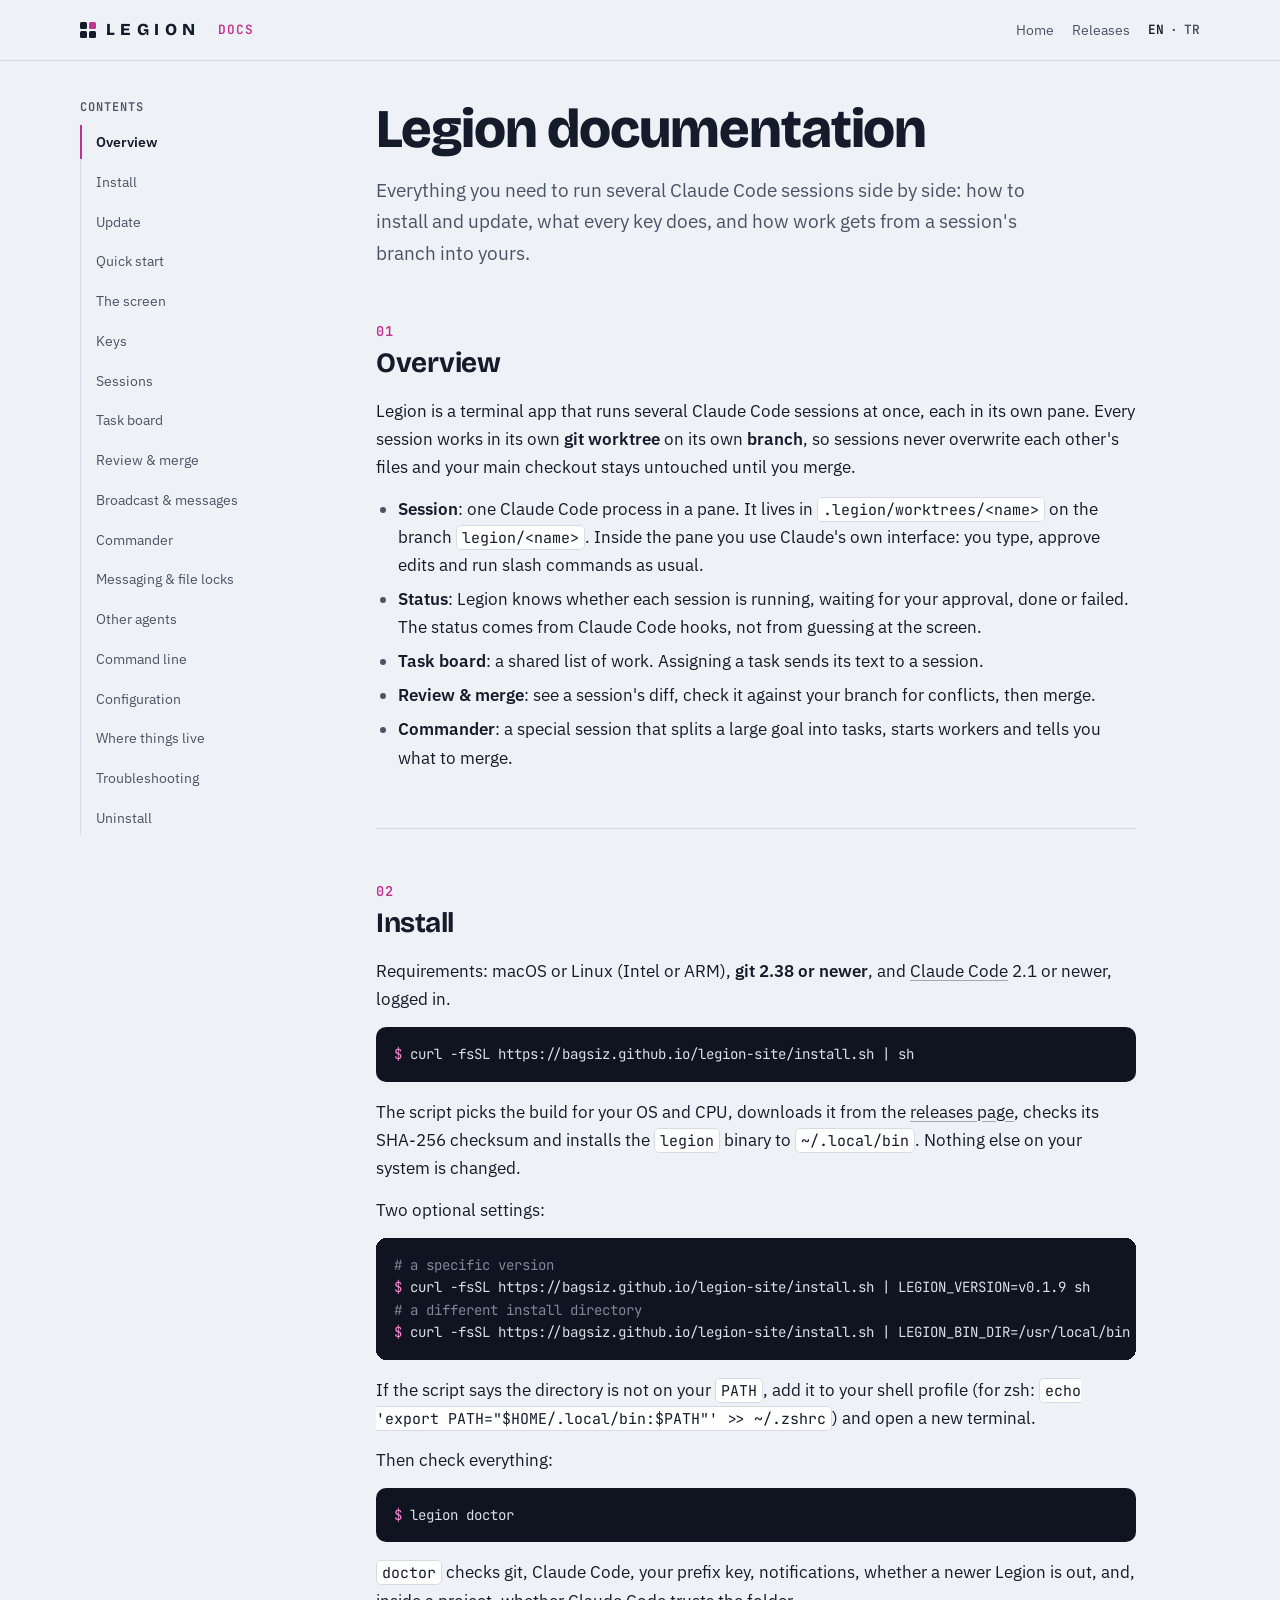
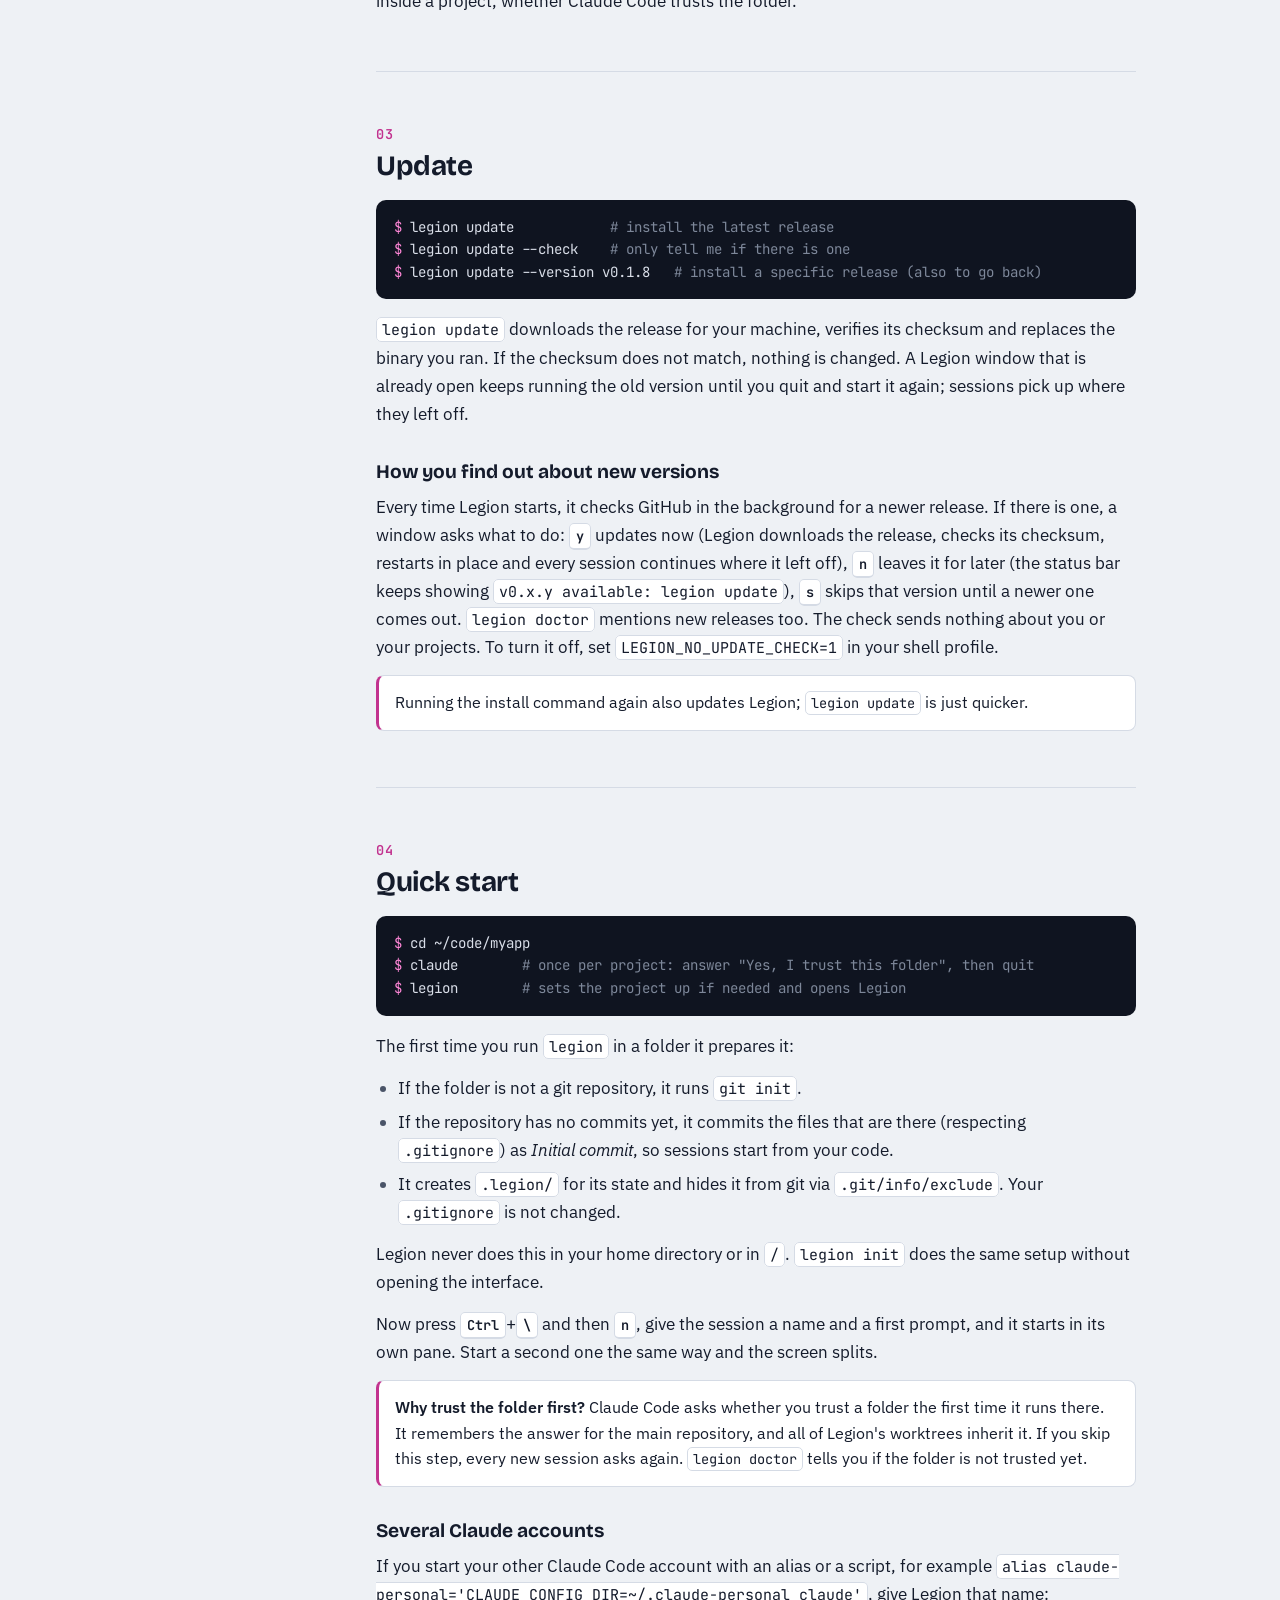
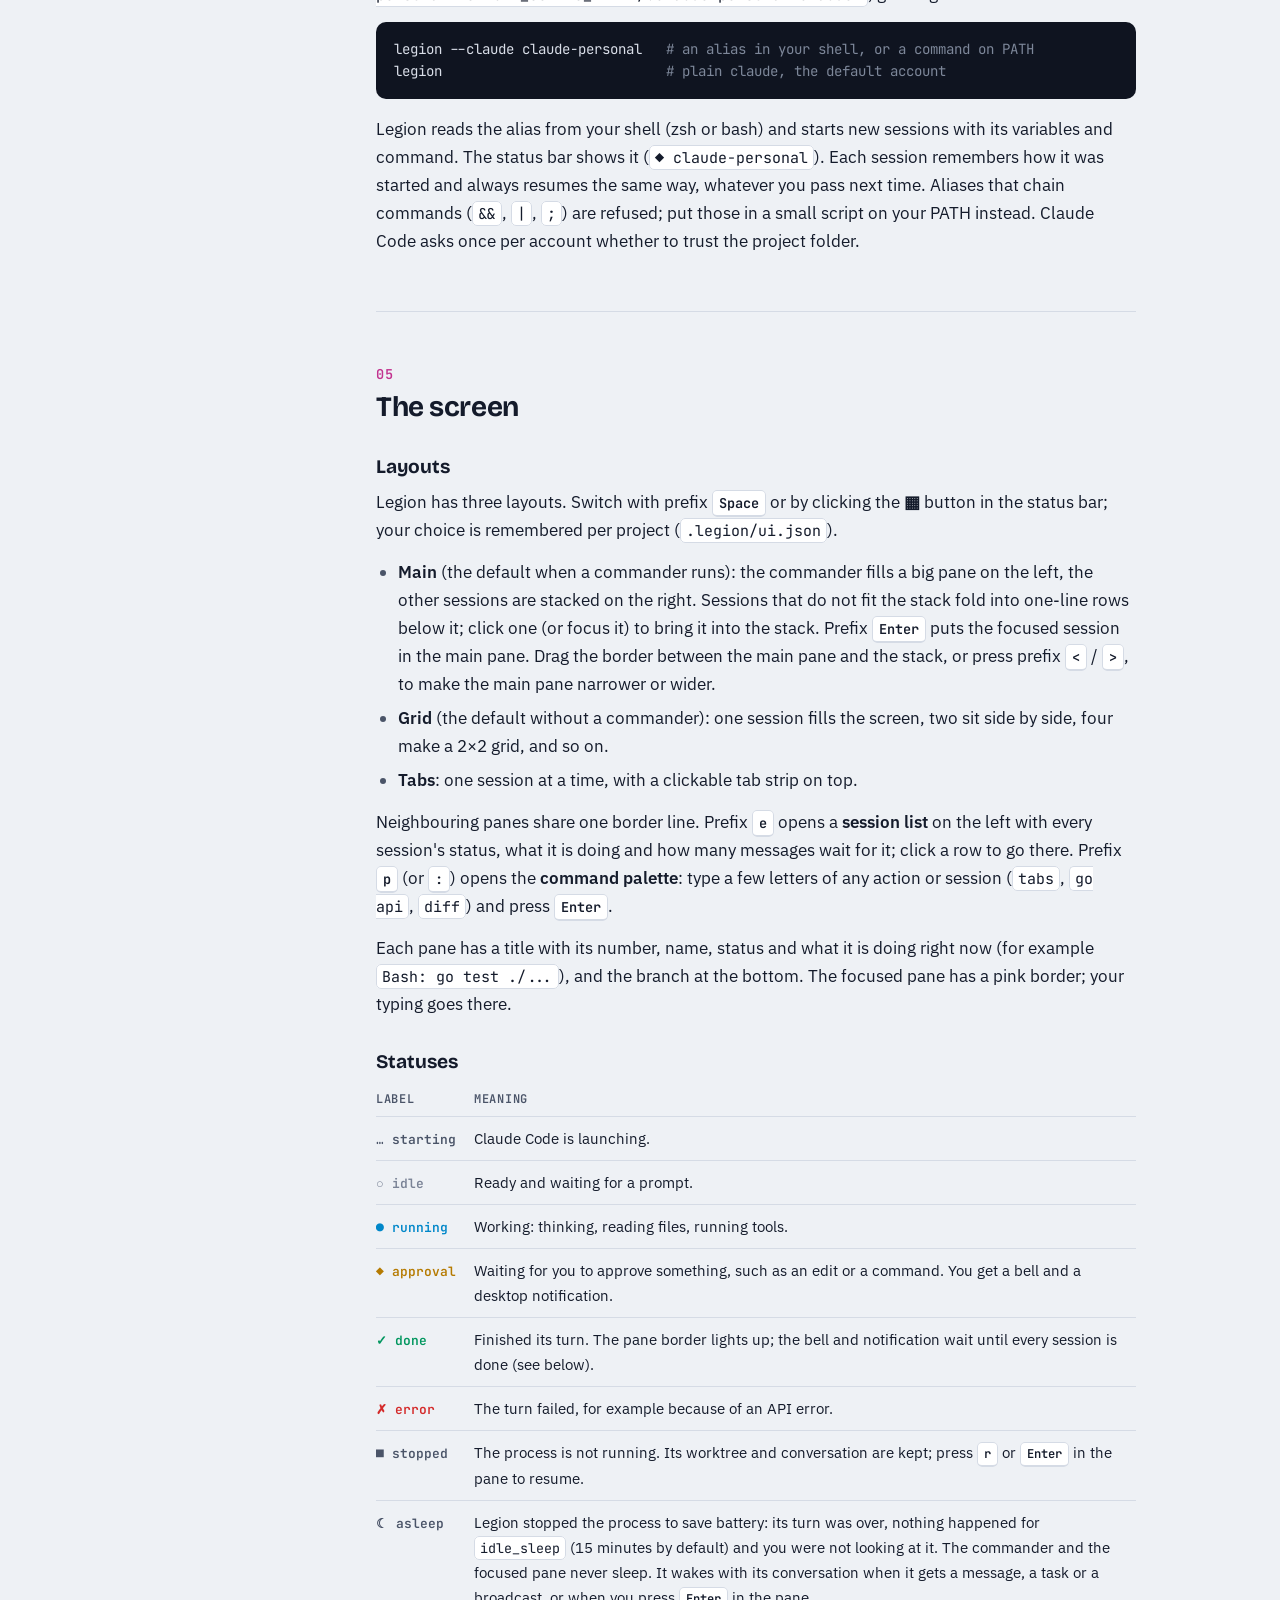
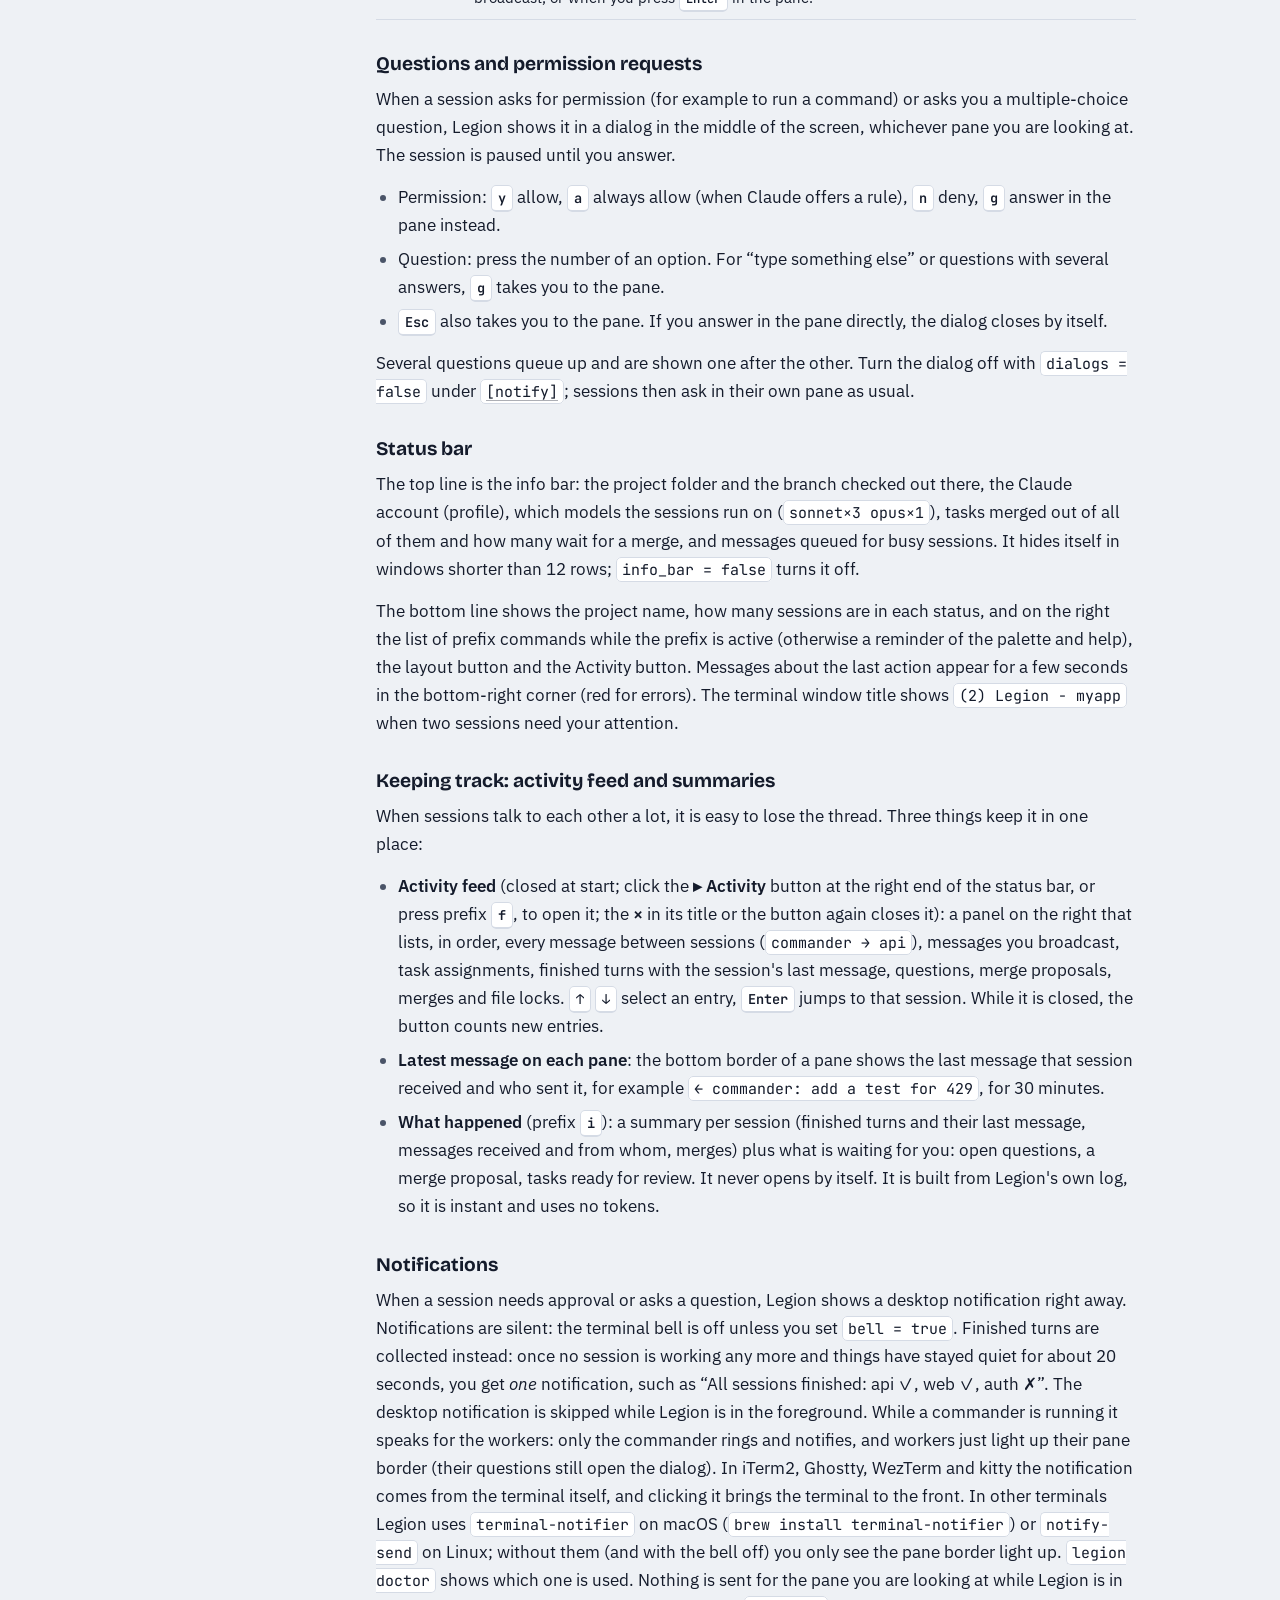
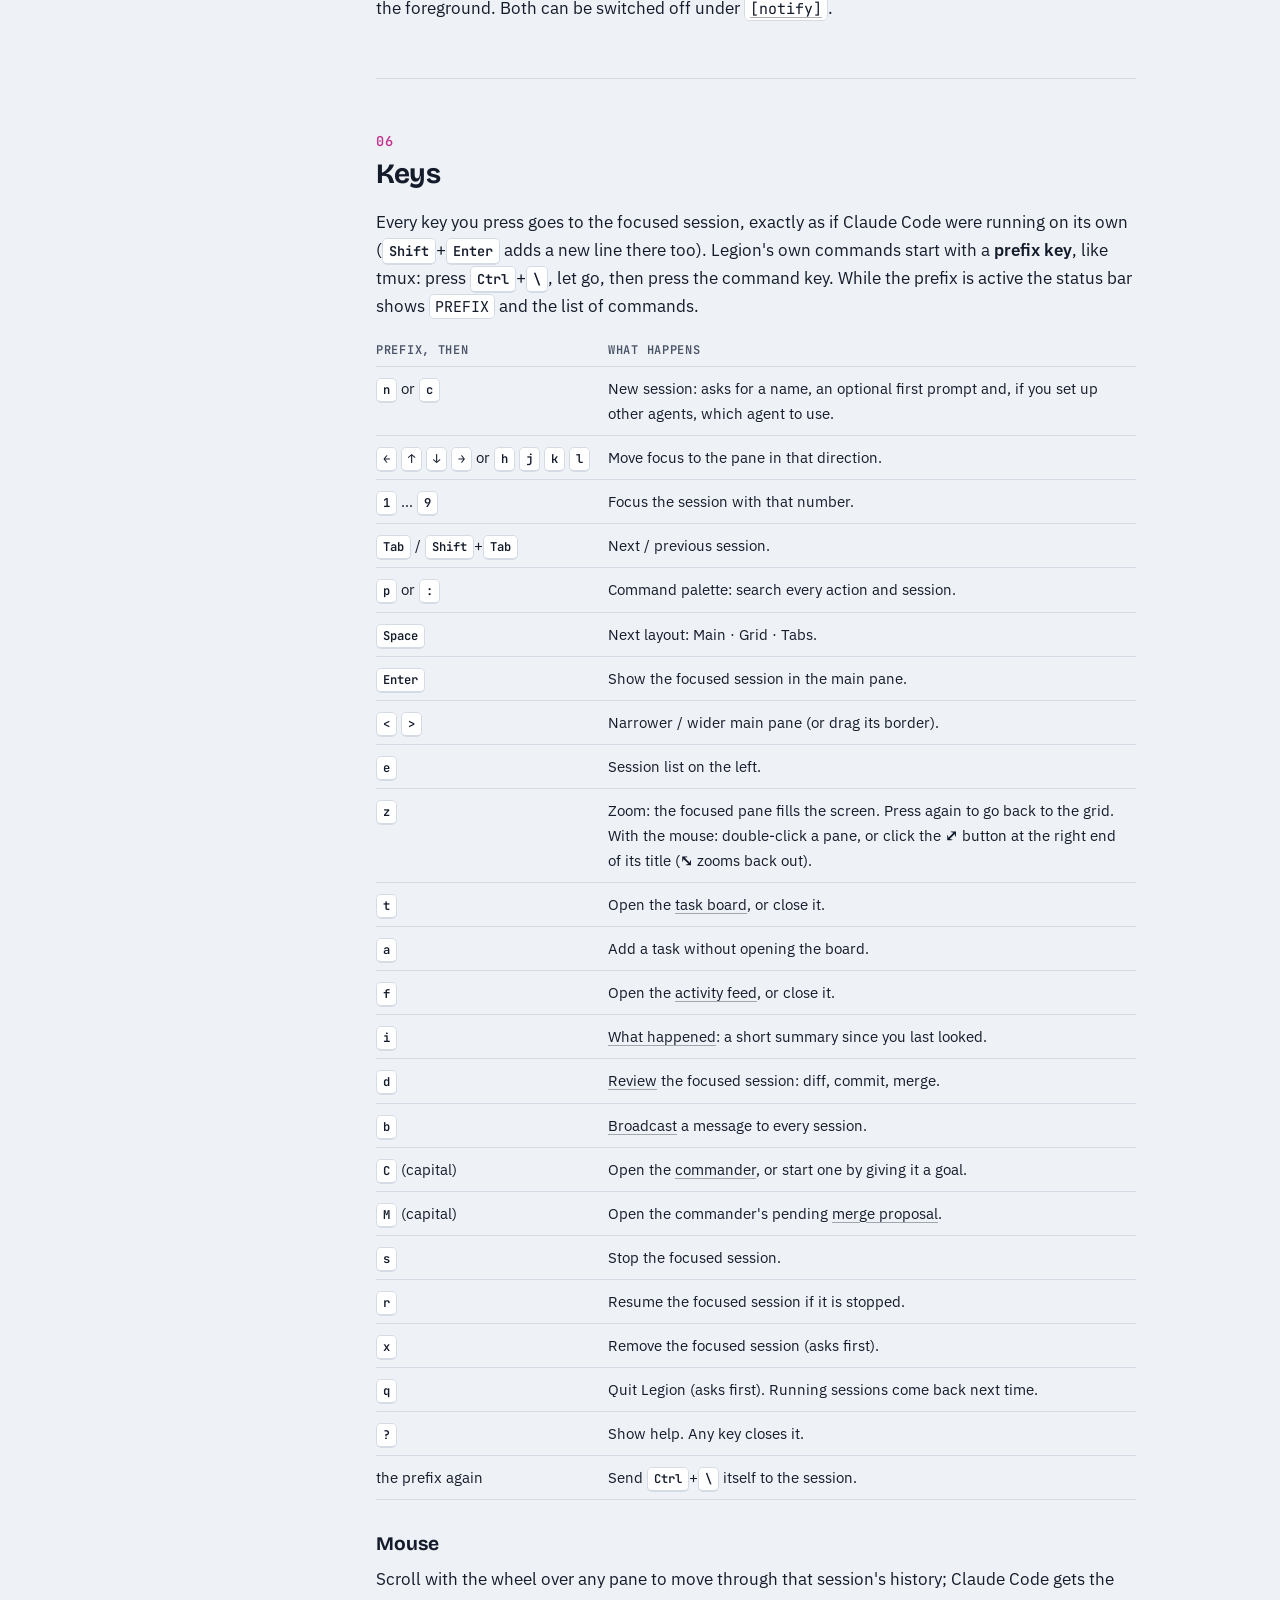
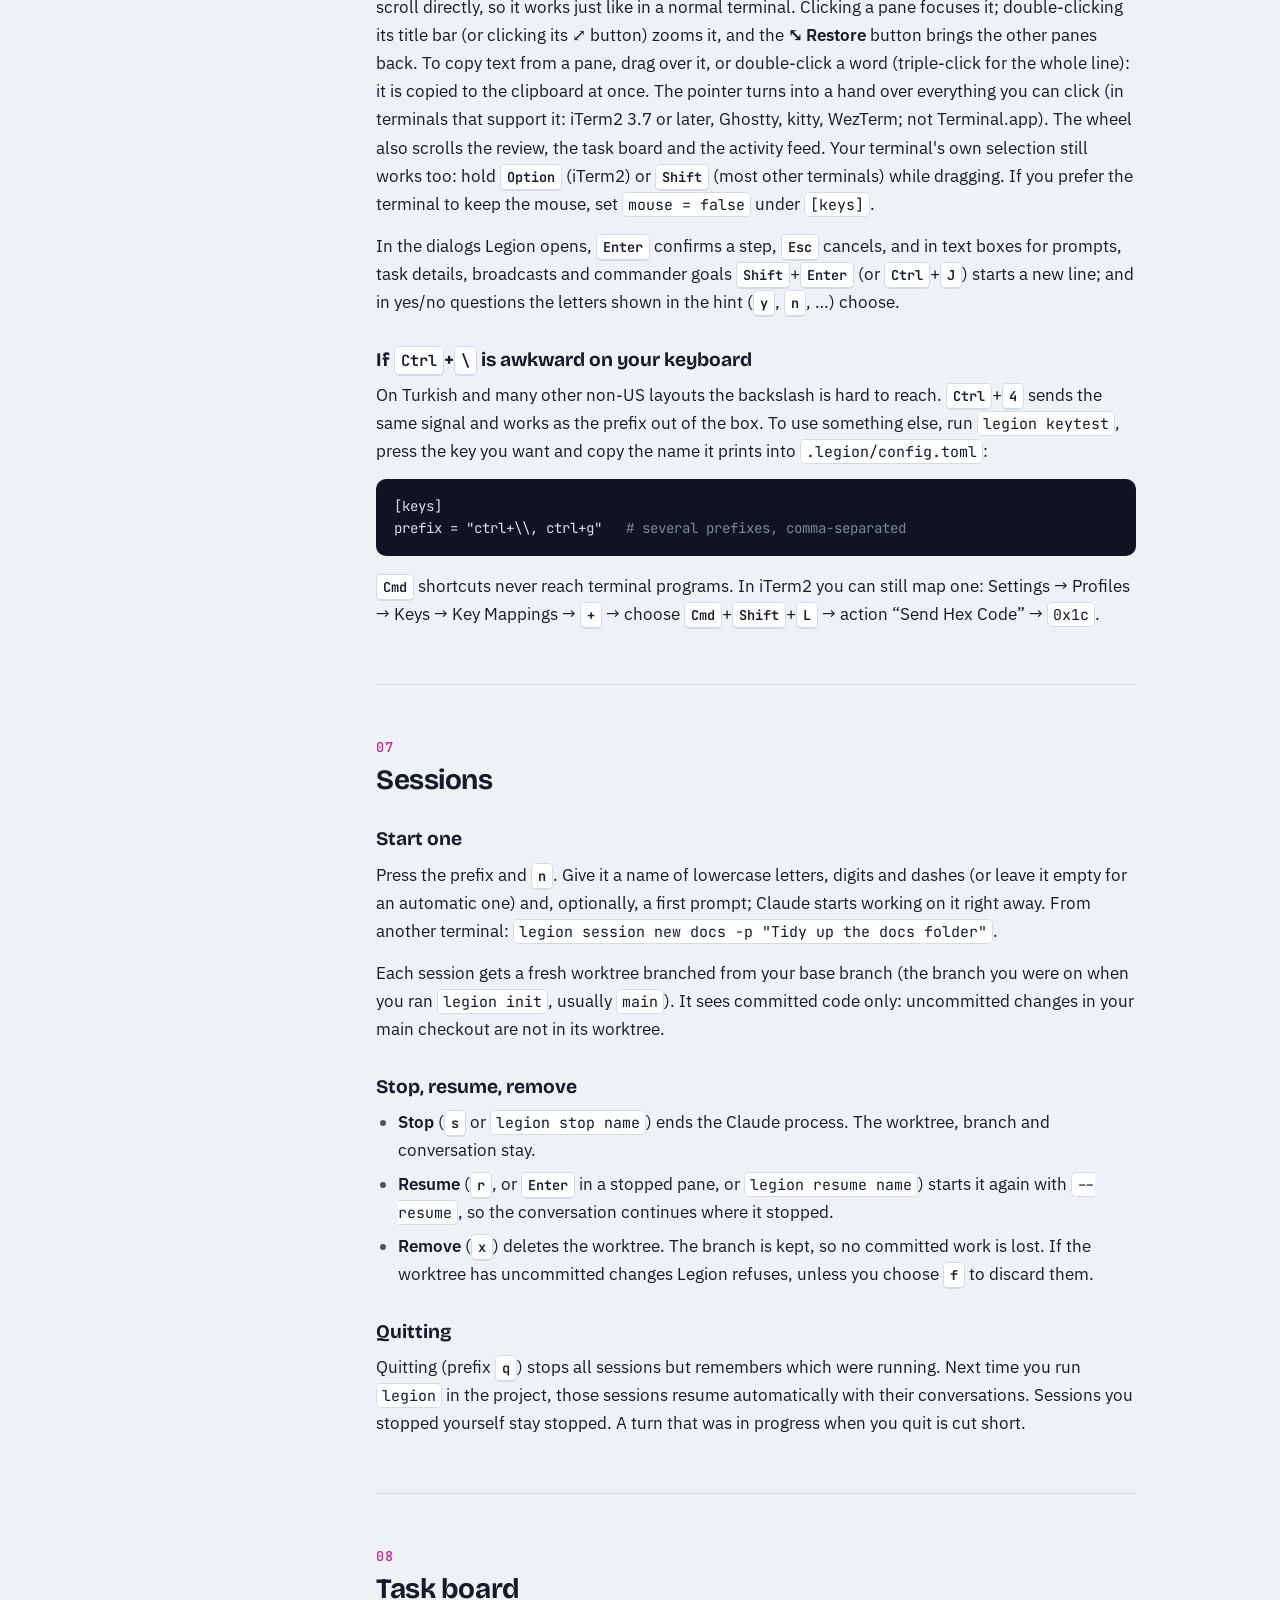
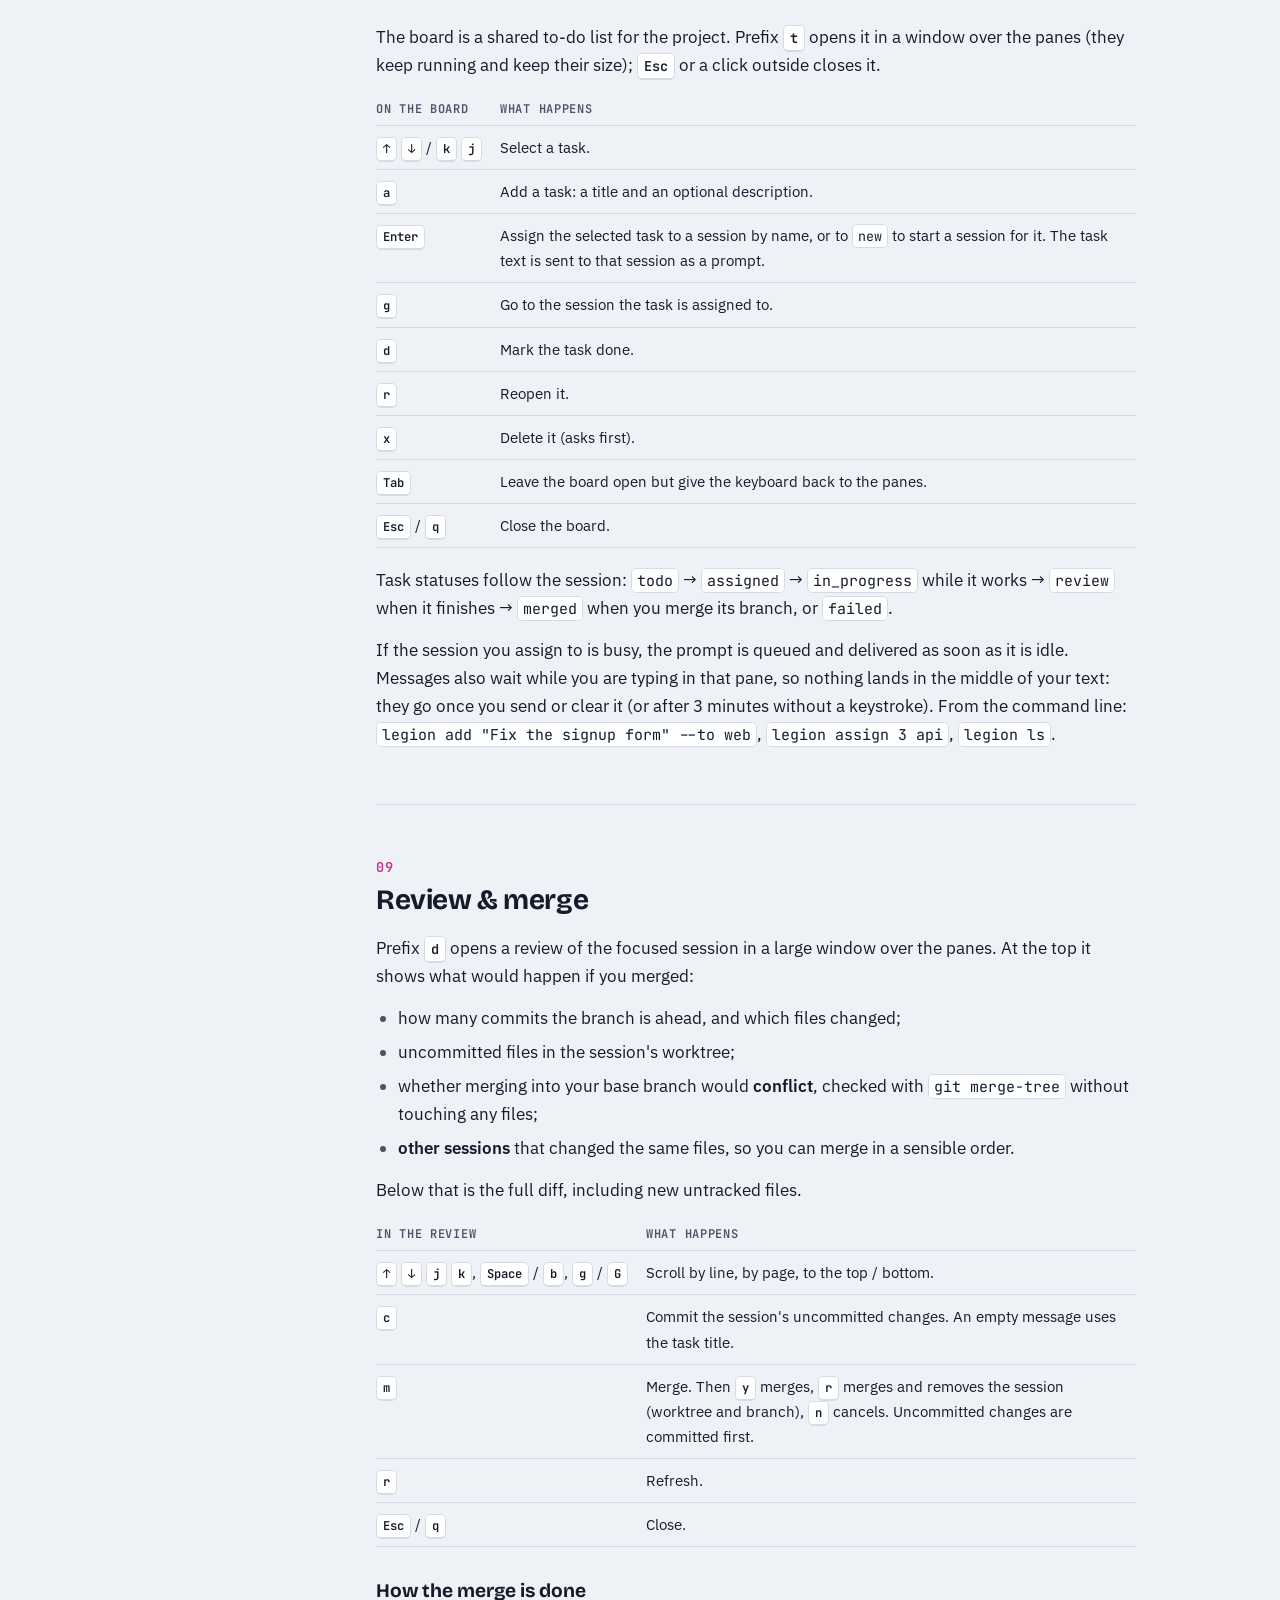
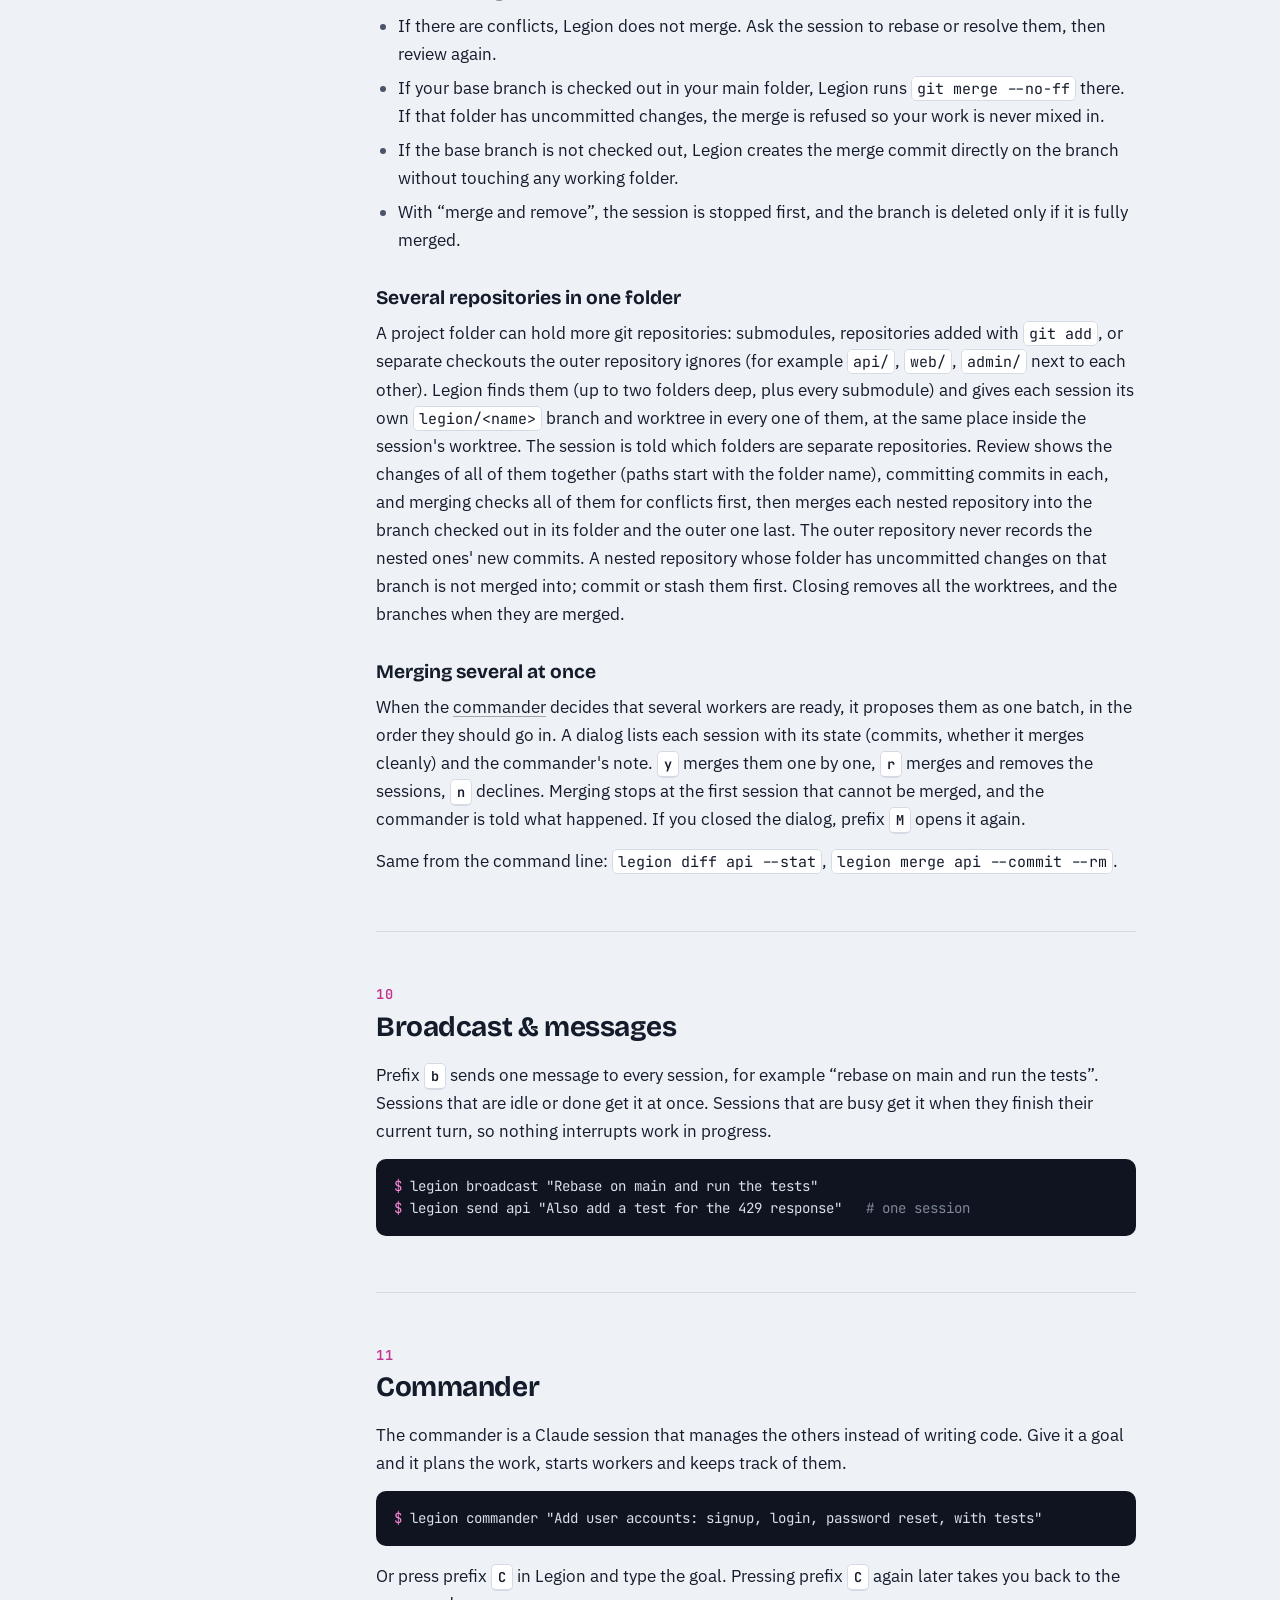
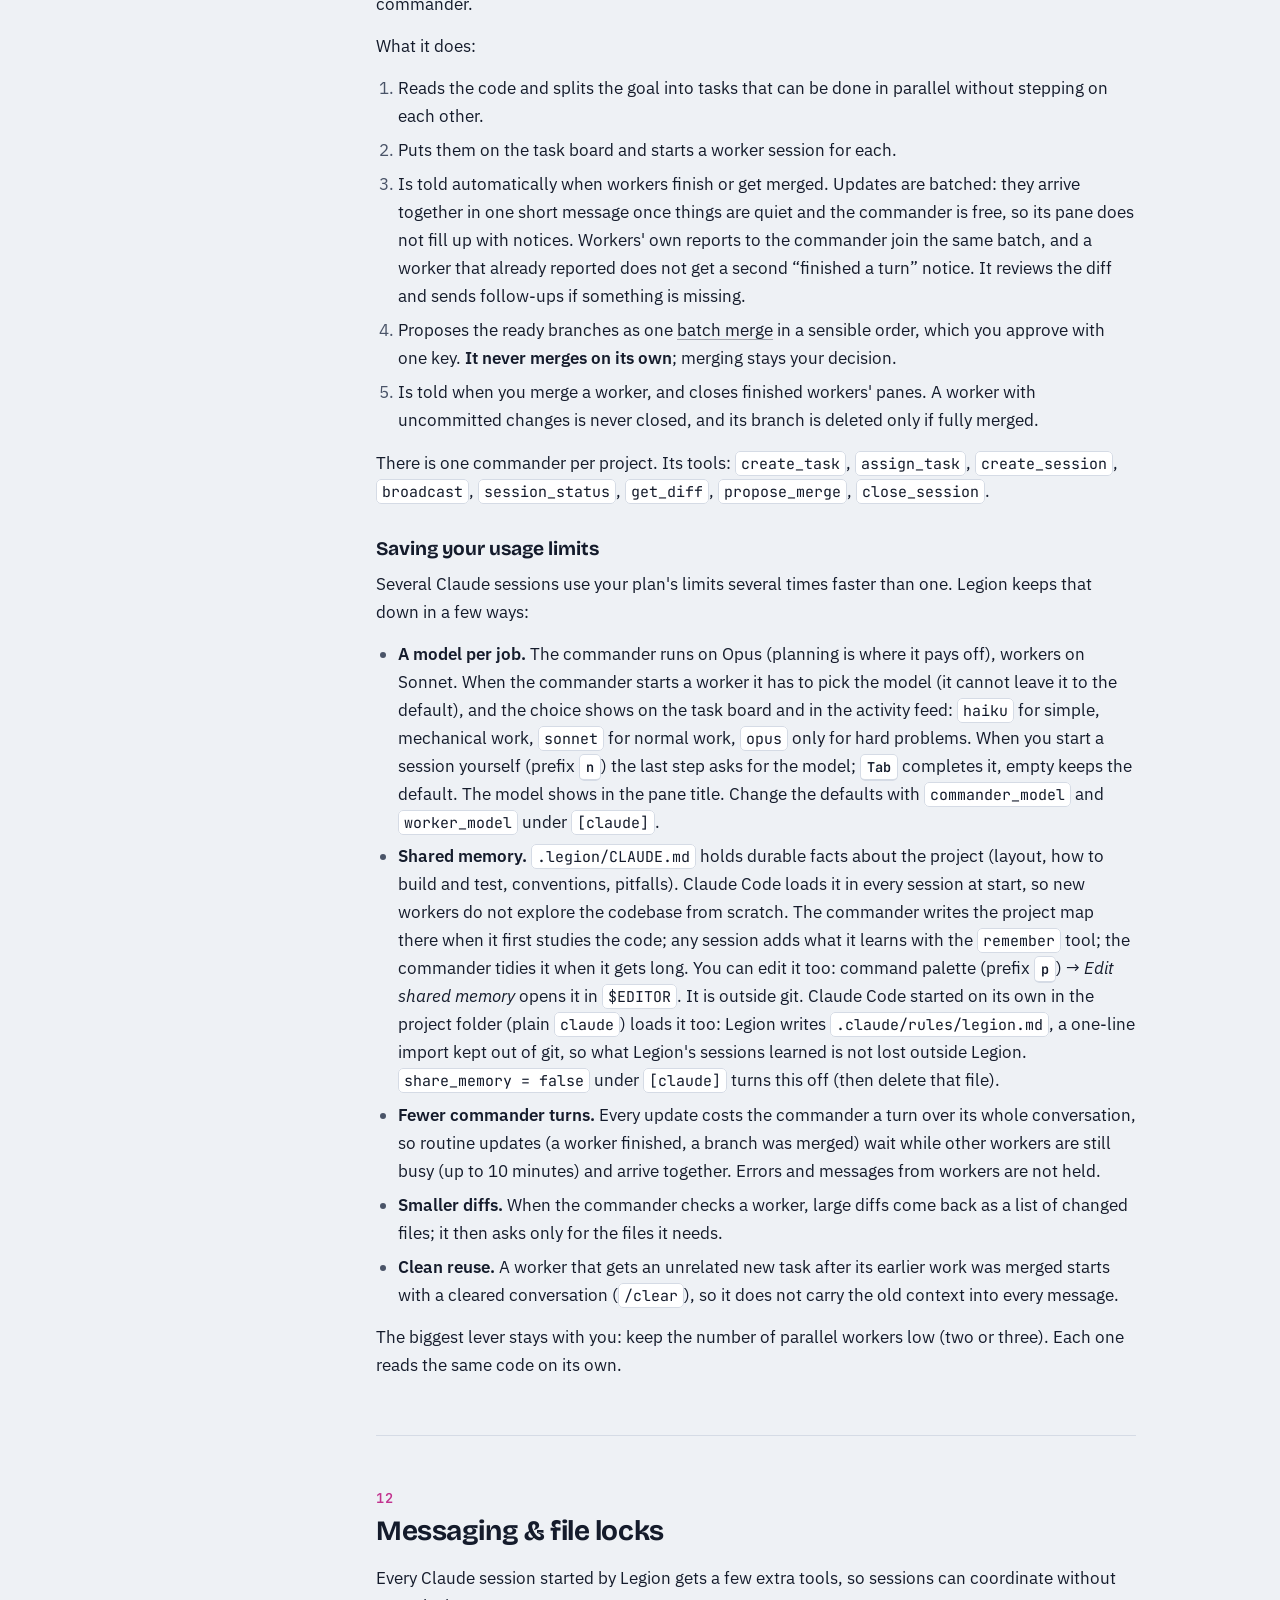
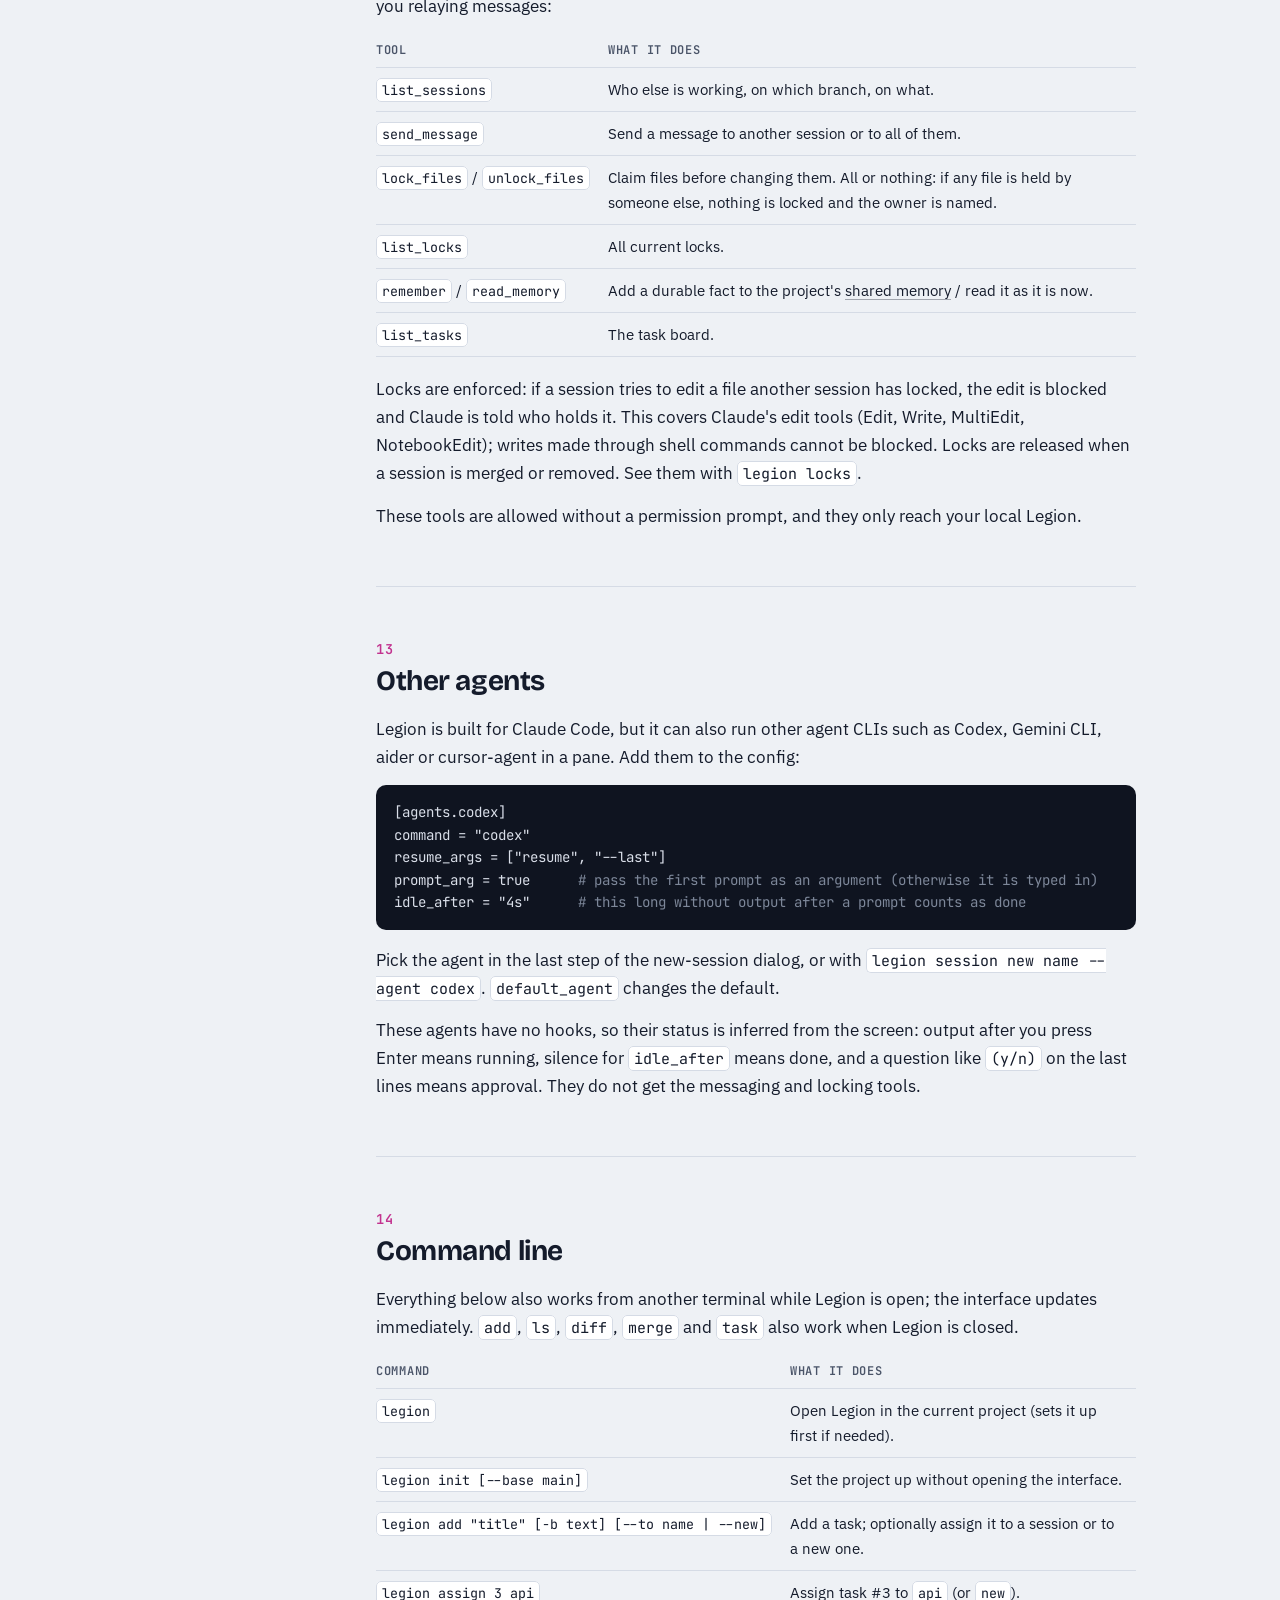
==== commit 9c609c94: "Update site from Legion v0.1.41" ====
--- a/docs/index.html
+++ b/docs/index.html
@@ -323,7 +323,7 @@
       <p>Several Claude sessions use your plan's limits several times faster than one. Legion keeps that down in a few ways:</p>
       <ul>
         <li><strong>A model per job.</strong> The commander runs on Opus (planning is where it pays off), workers on Sonnet. When the commander starts a worker it has to pick the model (it cannot leave it to the default), and the choice shows on the task board and in the activity feed: <code>haiku</code> for simple, mechanical work, <code>sonnet</code> for normal work, <code>opus</code> only for hard problems. When you start a session yourself (prefix <kbd>n</kbd>) the last step asks for the model; <kbd>Tab</kbd> completes it, empty keeps the default. The model shows in the pane title. Change the defaults with <code>commander_model</code> and <code>worker_model</code> under <code>[claude]</code>.</li>
-        <li><strong>Shared memory.</strong> <code>.legion/CLAUDE.md</code> holds durable facts about the project (layout, how to build and test, conventions, pitfalls). Claude Code loads it in every session at start, so new workers do not explore the codebase from scratch. The commander writes the project map there when it first studies the code; any session adds what it learns with the <code>remember</code> tool; the commander tidies it when it gets long. You can edit it too: command palette (prefix <kbd>p</kbd>) → <em>Edit shared memory</em> opens it in <code>$EDITOR</code>. It is outside git.</li>
+        <li><strong>Shared memory.</strong> <code>.legion/CLAUDE.md</code> holds durable facts about the project (layout, how to build and test, conventions, pitfalls). Claude Code loads it in every session at start, so new workers do not explore the codebase from scratch. The commander writes the project map there when it first studies the code; any session adds what it learns with the <code>remember</code> tool; the commander tidies it when it gets long. You can edit it too: command palette (prefix <kbd>p</kbd>) → <em>Edit shared memory</em> opens it in <code>$EDITOR</code>. It is outside git. Claude Code started on its own in the project folder (plain <code>claude</code>) loads it too: Legion writes <code>.claude/rules/legion.md</code>, a one-line import kept out of git, so what Legion's sessions learned is not lost outside Legion. <code>share_memory = false</code> under <code>[claude]</code> turns this off (then delete that file).</li>
         <li><strong>Fewer commander turns.</strong> Every update costs the commander a turn over its whole conversation, so routine updates (a worker finished, a branch was merged) wait while other workers are still busy (up to 10 minutes) and arrive together. Errors and messages from workers are not held.</li>
         <li><strong>Smaller diffs.</strong> When the commander checks a worker, large diffs come back as a list of changed files; it then asks only for the files it needs.</li>
         <li><strong>Clean reuse.</strong> A worker that gets an unrelated new task after its earlier work was merged starts with a cleared conversation (<code>/clear</code>), so it does not carry the old context into every message.</li>
@@ -410,6 +410,7 @@
 reduce_motion = true        <span class="c"># no spinner animations in Legion's sessions (less CPU and battery)</span>
 commander_model = "opus"    <span class="c"># opus | sonnet | haiku | a model id; "" = Claude Code's default</span>
 worker_model = "sonnet"     <span class="c"># new workers; the commander picks haiku for simple tasks</span>
+share_memory = true         <span class="c"># plain claude in this folder loads the shared memory too</span>
 <span class="c"># permission_mode = "acceptEdits"   # default | acceptEdits | plan | auto | bypassPermissions</span>
 <span class="c"># extra_args = ["--model", "opus"]</span>
 
@@ -437,6 +438,7 @@
           <tr><td><code>&lt;project&gt;/.legion/state.db</code></td><td>Sessions, tasks, locks and the event log (SQLite).</td></tr>
           <tr><td><code>&lt;project&gt;/.legion/worktrees/&lt;name&gt;</code></td><td>Each session's working folder.</td></tr>
           <tr><td><code>&lt;project&gt;/.legion/CLAUDE.md</code></td><td>Shared memory every session loads at start.</td></tr>
+          <tr><td><code>&lt;project&gt;/.claude/rules/legion.md</code></td><td>Imports the shared memory for plain <code>claude</code> in the project folder (git-excluded).</td></tr>
           <tr><td><code>&lt;project&gt;/.legion/logs/</code></td><td>Logs.</td></tr>
           <tr><td><code>~/.legion/projects.json</code></td><td>The list behind <code>legion projects</code>.</td></tr>
           <tr><td><code>~/.legion/run/</code></td><td>Sockets that let the CLI and hooks talk to a running Legion.</td></tr>
